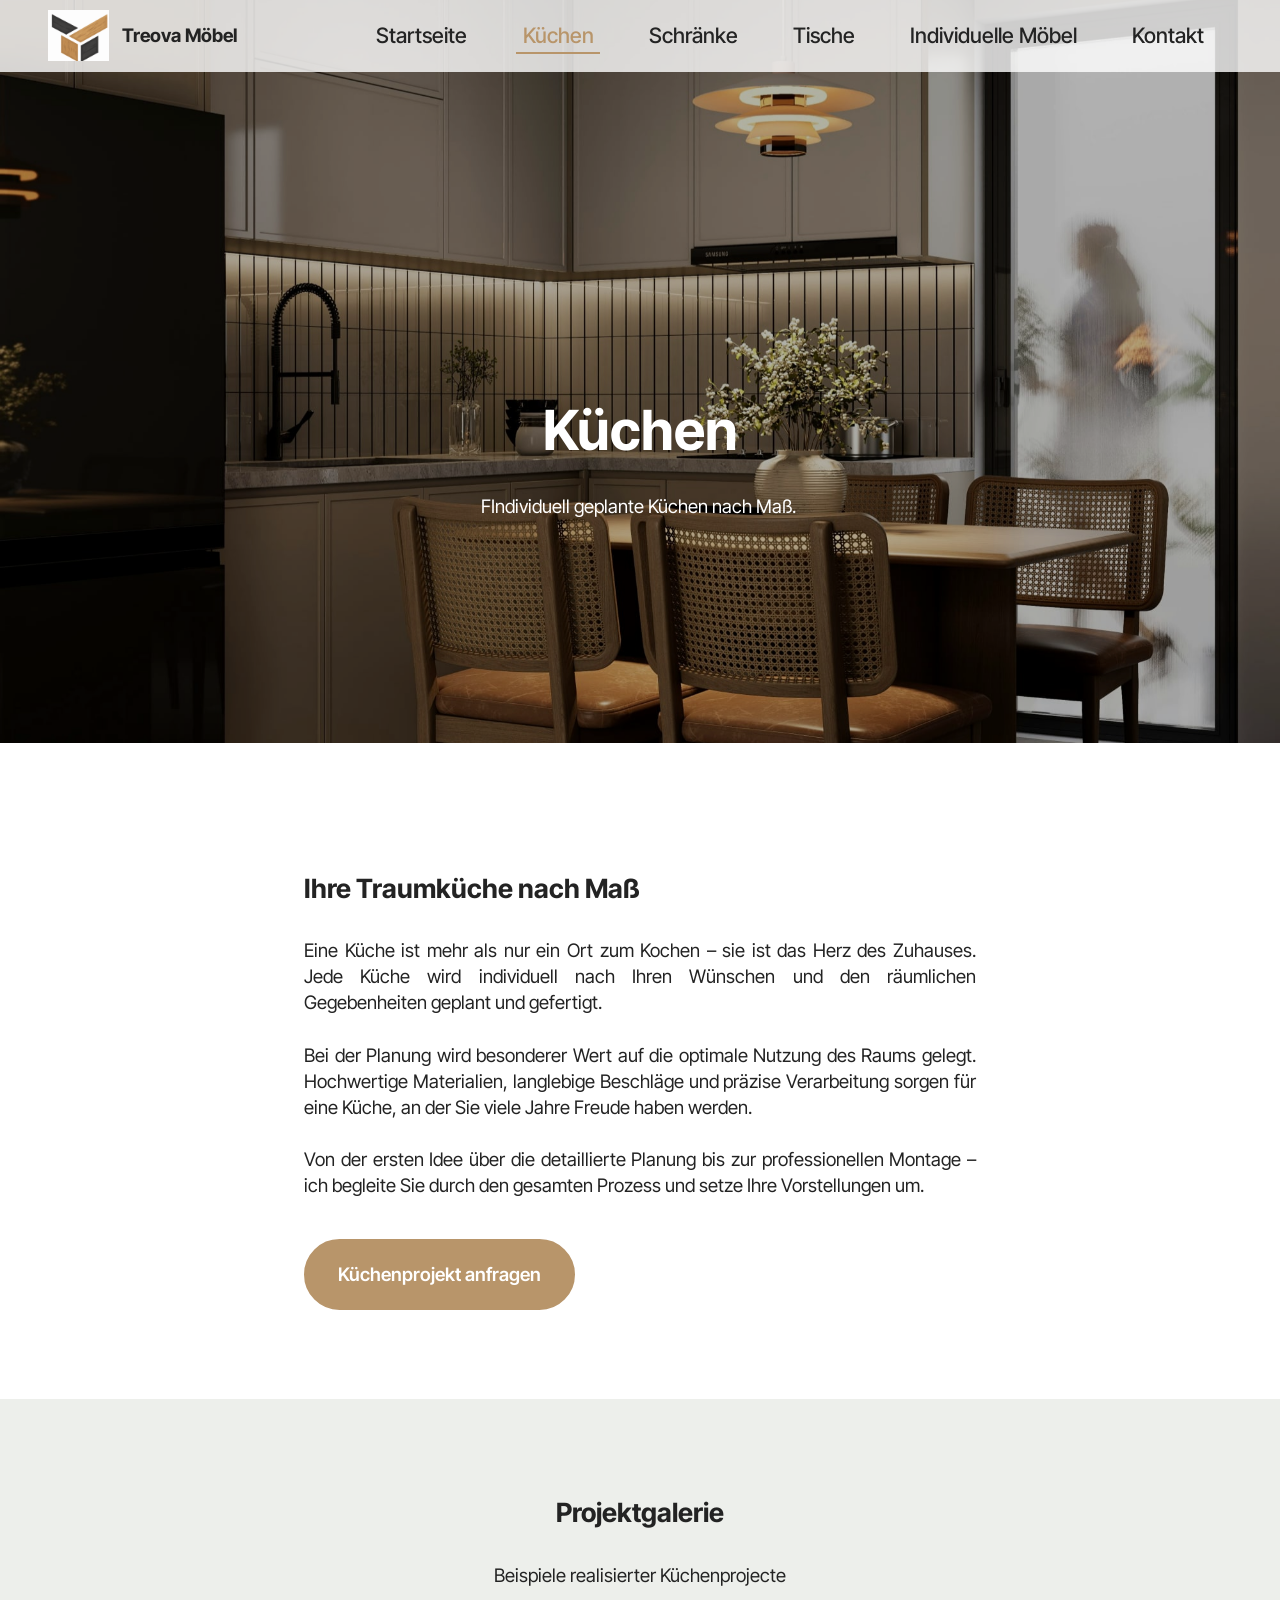
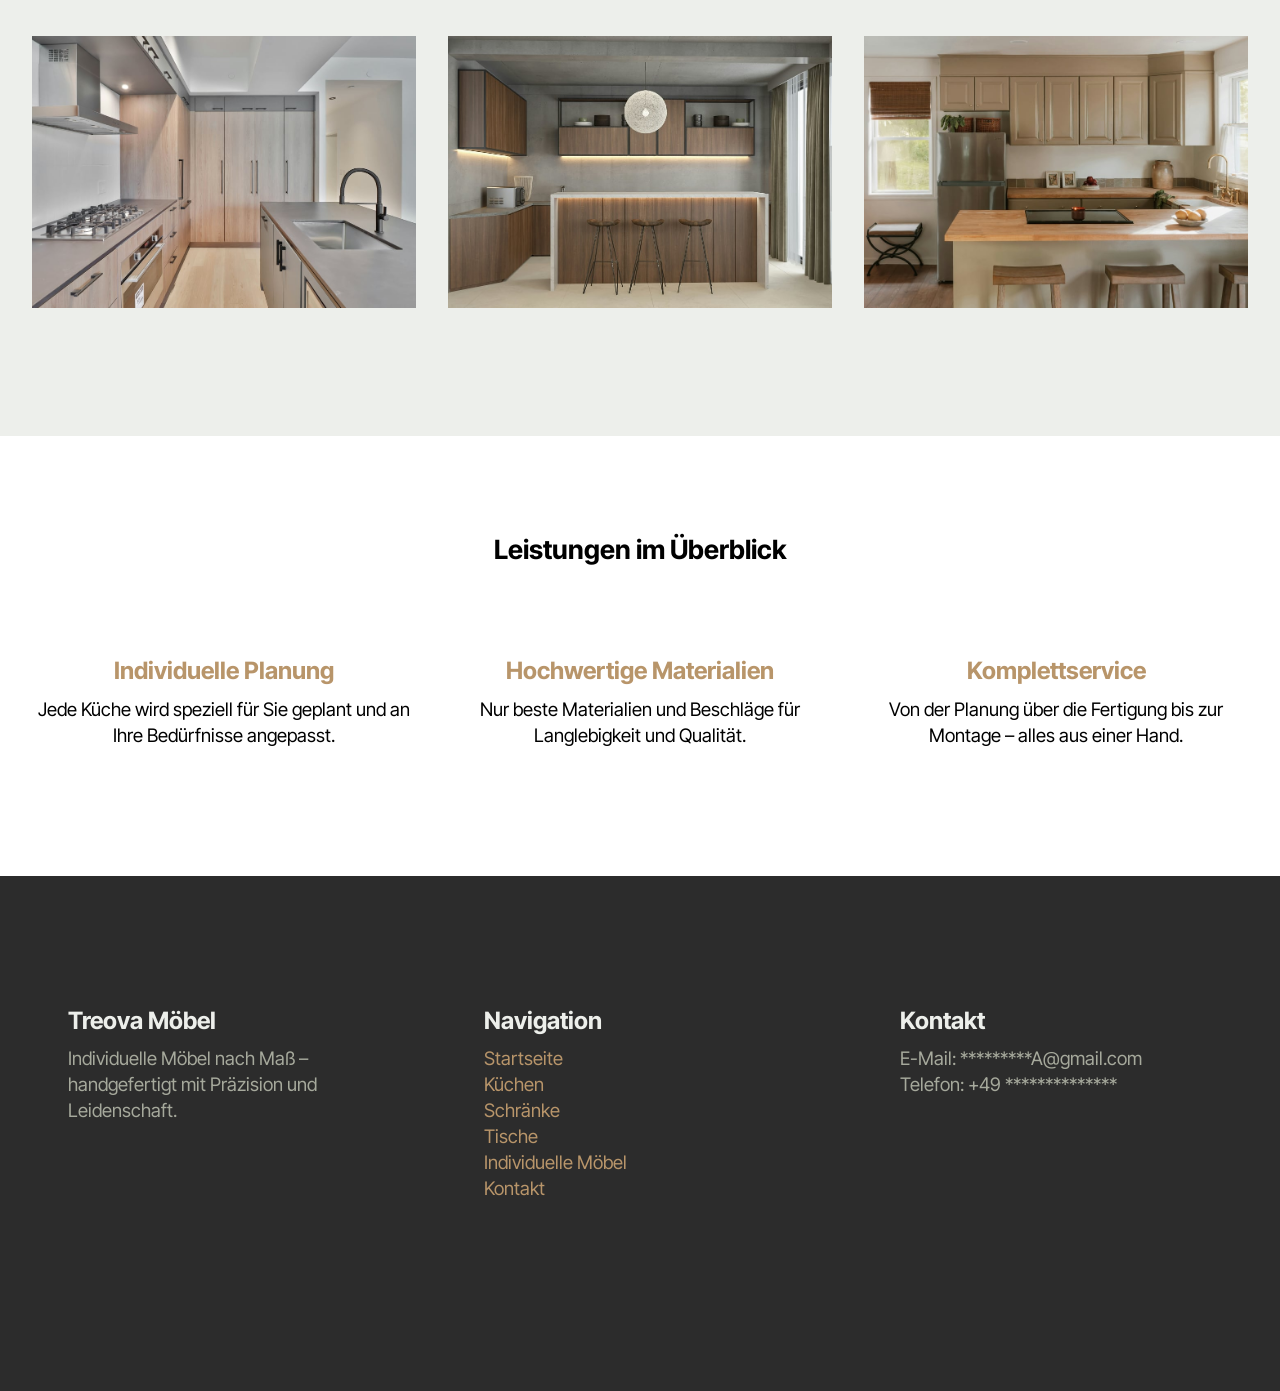
==== page1.html @ fdf32ff4 "3 коммит сдобавил все страницы" ====
<!DOCTYPE html>
<html  lang="de">
<head>
  <!-- Site made with Mobirise Website Builder v6.1.9, https://mobirise.com -->
  <meta charset="UTF-8">
  <meta http-equiv="X-UA-Compatible" content="IE=edge">
  <meta name="generator" content="Mobirise v6.1.9, mobirise.com">
  <meta name="viewport" content="width=device-width, initial-scale=1, minimum-scale=1">
  <link rel="shortcut icon" href="assets/images/logo-t20e2809420d0bad0bed0bfd0b8d18f-128x108.png" type="image/x-icon">
  <meta name="description" content="">
  
  
  <title>Küchen</title>
  <link rel="stylesheet" href="assets/web/assets/mobirise-icons2/mobirise2.css">
  <link rel="stylesheet" href="assets/bootstrap/css/bootstrap.min.css">
  <link rel="stylesheet" href="assets/parallax/jarallax.css">
  <link rel="stylesheet" href="assets/dropdown/css/style.css">
  <link rel="stylesheet" href="assets/socicon/css/styles.css">
  <link rel="stylesheet" href="assets/theme/css/style.css">
  <link rel="preload" href="https://fonts.googleapis.com/css?family=Inter+Tight:100,200,300,400,500,600,700,800,900,100i,200i,300i,400i,500i,600i,700i,800i,900i&display=swap" as="style" onload="this.onload=null;this.rel='stylesheet'">
  <noscript><link rel="stylesheet" href="https://fonts.googleapis.com/css?family=Inter+Tight:100,200,300,400,500,600,700,800,900,100i,200i,300i,400i,500i,600i,700i,800i,900i&display=swap"></noscript>
  <link rel="preload" as="style" href="assets/mobirise/css/mbr-additional.css?v=OpJB13"><link rel="stylesheet" href="assets/mobirise/css/mbr-additional.css?v=OpJB13" type="text/css">

  
  
  
</head>
<body>
  
  <section data-bs-version="5.1" class="menu menu1 cid-v5mU62yUip" once="menu" id="menu1-1c">
    

    <nav class="navbar navbar-dropdown navbar-fixed-top navbar-expand-lg">
        <div class="container-fluid">
            <div class="navbar-brand">
                <span class="navbar-logo">
                    <a href="index.html#header18-1">
                        <img src="assets/images/logo-t20e2809420d0bad0bed0bfd0b8d18f-102x86.webp" alt="" style="height: 3.2rem;">
                    </a>
                </span>
                <span class="navbar-caption-wrap"><a class="navbar-caption text-black display-7" href="index.html">Treova Möbel</a></span>
            </div>
            <button class="navbar-toggler" type="button" data-toggle="collapse" data-bs-toggle="collapse" data-target="#navbarSupportedContent" data-bs-target="#navbarSupportedContent" aria-controls="navbarNavAltMarkup" aria-expanded="false" aria-label="Toggle navigation">
                <div class="hamburger">
                    <span></span>
                    <span></span>
                    <span></span>
                    <span></span>
                </div>
            </button>
            <div class="collapse navbar-collapse" id="navbarSupportedContent">
                <ul class="navbar-nav nav-dropdown nav-right" data-app-modern-menu="true"><li class="nav-item"><a class="nav-link link text-black text-primary display-4" href="index.html#header18-1">Startseite</a></li>
                    <li class="nav-item"><a class="nav-link link text-black text-primary display-4" href="page1.html#header17-1d">
                            Küchen</a></li>
                    <li class="nav-item"><a class="nav-link link text-black text-primary display-4" href="page6.html#header17-1s">Schränke</a>
                    </li><li class="nav-item"><a class="nav-link link text-black text-primary display-4" href="page7.html#header17-1y">Tische</a></li><li class="nav-item"><a class="nav-link link text-black text-primary display-4" href="page8.html#header17-24">Individuelle Möbel</a></li><li class="nav-item"><a class="nav-link link text-black text-primary display-4" href="page5.html#header09-2h">Kontakt</a></li></ul>
                
                
            </div>
        </div>
    </nav>
</section>

<section data-bs-version="5.1" class="header16 cid-vdWvMymVgK mbr-parallax-background" id="header17-1d">
  
  <div class="mbr-overlay" style="opacity: 0.3; background-color: rgb(0, 0, 0);"></div>
  <div class="container-fluid">
    <div class="row">
      <div class="content-wrap col-12 col-md-4">
        <h1 class="mbr-section-title mbr-fonts-style mbr-white mb-4 display-1"><strong>Küchen</strong>
        </h1>
        
        <p class="mbr-fonts-style mbr-text mbr-white mb-4 display-7">FIndividuell geplante Küchen nach Maß.&nbsp;</p>
        
      </div>
    </div>
  </div>
</section>

<section data-bs-version="5.1" class="header14 cid-vdWwwZgrdV" id="header14-1e">
	

	
	
	<div class="container">
		<div class="row justify-content-center">
			<div class="card col-12 col-md-12 col-lg-8">
				<div class="card-wrapper">
					<div class="card-box align-center">
						<h1 class="card-title mbr-fonts-style mb-4 display-2"><strong>Ihre Traumküche nach Maß</strong></h1>
						<p class="mbr-text mbr-fonts-style mb-4 display-7">Eine Küche ist mehr als nur ein Ort zum Kochen – sie ist das Herz des Zuhauses. Jede Küche wird individuell nach Ihren Wünschen und den räumlichen Gegebenheiten geplant und gefertigt.
<br>
<br>Bei der Planung wird besonderer Wert auf die optimale Nutzung des Raums gelegt. Hochwertige Materialien, langlebige Beschläge und präzise Verarbeitung sorgen für eine Küche, an der Sie viele Jahre Freude haben werden.
<br>
<br>Von der ersten Idee über die detaillierte Planung bis zur professionellen Montage – ich begleite Sie durch den gesamten Prozess und setze Ihre Vorstellungen um.</p>
						<div class="mbr-section-btn mt-4"><a class="btn btn-primary display-7" href="page5.html">Küchenprojekt anfragen</a></div>
					</div>
				</div>
			</div>
		</div>
	</div>
</section>

<section data-bs-version="5.1" class="gallery1 mbr-gallery cid-vdWyjhDkTN" id="gallery01-1h">
    
    

    <div class="container-fluid">
        <div class="row justify-content-center">
            <div class="col-12 content-head">
                <div class="mb-5">
                    <h3 class="mbr-section-title mbr-fonts-style align-center m-0 display-2"><strong>Projektgalerie</strong></h3>
                    <h4 class="mbr-section-subtitle mbr-fonts-style align-center mb-0 mt-4 display-7">Beispiele realisierter Küchenprojecte</h4>
                </div>
            </div>
        </div>
        
        <div class="row mbr-gallery">
            <div class="col-12 col-md-6 col-lg-4 item gallery-image">
                <div class="item-wrapper mb-3" data-toggle="modal" data-bs-toggle="modal" data-target="#vdXbenD6Dq-modal" data-bs-target="#vdXbenD6Dq-modal">
                    <img class="w-100" src="assets/images/lotus-design-n-print-9b7wgjqascw-unsplash-997x665.webp" alt="Mobirise Website Builder" data-slide-to="0" data-bs-slide-to="0" data-target="#lb-vdXbenD6Dq" data-bs-target="#lb-vdXbenD6Dq">
                    <div class="icon-wrapper">
                        <span class="mobi-mbri mobi-mbri-search mbr-iconfont mbr-iconfont-btn"></span>
                    </div>
                </div>
                
            </div>
            <div class="col-12 col-md-6 col-lg-4 item gallery-image">
                <div class="item-wrapper mb-3" data-toggle="modal" data-bs-toggle="modal" data-target="#vdXbenD6Dq-modal" data-bs-target="#vdXbenD6Dq-modal">
                    <img class="w-100" src="assets/images/saiful-islam-80dabtnfh4k-unsplash-997x665.webp" alt="Mobirise Website Builder" data-slide-to="1" data-bs-slide-to="1" data-target="#lb-vdXbenD6Dq" data-bs-target="#lb-vdXbenD6Dq">
                    <div class="icon-wrapper">
                        <span class="mobi-mbri mobi-mbri-search mbr-iconfont mbr-iconfont-btn"></span>
                    </div>
                </div>
                
            </div>
            
            
            
            
            
            <div class="col-12 col-md-6 col-lg-4 item gallery-image">
                <div class="item-wrapper mb-3" data-toggle="modal" data-bs-toggle="modal" data-target="#vdXbenD6Dq-modal" data-bs-target="#vdXbenD6Dq-modal">
                    <img class="w-100" src="assets/images/clay-banks-mhdeeovbs9o-unsplash-997x665.webp" alt="Mobirise Website Builder" data-slide-to="2" data-bs-slide-to="2" data-target="#lb-vdXbenD6Dq" data-bs-target="#lb-vdXbenD6Dq">
                    <div class="icon-wrapper">
                        <span class="mobi-mbri mobi-mbri-search mbr-iconfont mbr-iconfont-btn"></span>
                    </div>
                </div>
                
            </div>
        </div>

        <div class="modal mbr-slider" tabindex="-1" role="dialog" aria-hidden="true" id="vdXbenD6Dq-modal">
            <div class="modal-dialog" role="document">
                <div class="modal-content">
                    <div class="modal-body">
                        <div class="carousel slide" data-pause="false" data-bs-pause="false" id="lb-vdXbenD6Dq" data-interval="5000" data-bs-interval="5000">
                            <div class="carousel-inner">
                                <div class="carousel-item active">
                                    <img class="d-block w-100" src="assets/images/lotus-design-n-print-9b7wgjqascw-unsplash-997x665.webp" alt="Mobirise Website Builder">
                                </div>
                                <div class="carousel-item">
                                    <img class="d-block w-100" src="assets/images/saiful-islam-80dabtnfh4k-unsplash-997x665.webp" alt="Mobirise Website Builder">
                                </div>
                                
                                
                                
                                
                                
                                <div class="carousel-item">
                                    <img class="d-block w-100" src="assets/images/clay-banks-mhdeeovbs9o-unsplash-997x665.webp" alt="Mobirise Website Builder">
                                </div>
                            </div>
                            <ol class="carousel-indicators">
                                <li data-slide-to="0" data-bs-slide-to="0" class="active" data-target="#lb-vdXbenD6Dq" data-bs-target="#lb-vdXbenD6Dq"></li>
                                <li data-slide-to="1" data-bs-slide-to="1" data-target="#lb-vdXbenD6Dq" data-bs-target="#lb-vdXbenD6Dq"></li>
                                <li data-slide-to="2" data-bs-slide-to="2" data-target="#lb-vdXbenD6Dq" data-bs-target="#lb-vdXbenD6Dq"></li>
                                
                                
                                
                                
                                
                            </ol>
                            <a role="button" href="" class="close" data-dismiss="modal" data-bs-dismiss="modal" aria-label="Close">
                            </a>
                            <a class="carousel-control-prev carousel-control" role="button" data-slide="prev" data-bs-slide="prev" href="#lb-vdXbenD6Dq">
                                <span class="mobi-mbri mobi-mbri-arrow-prev" aria-hidden="true"></span>
                                <span class="sr-only visually-hidden">Previous</span>
                            </a>
                            <a class="carousel-control-next carousel-control" role="button" data-slide="next" data-bs-slide="next" href="#lb-vdXbenD6Dq">
                                <span class="mobi-mbri mobi-mbri-arrow-next" aria-hidden="true"></span>
                                <span class="sr-only visually-hidden">Next</span>
                            </a>
                        </div>
                    </div>
                </div>
            </div>
        </div>
    </div>
</section>

<section data-bs-version="5.1" class="features10 cid-vdWBom36sv" id="features010-1i">
  

  
  
  <div class="container">
    <div class="row justify-content-center mb-5">
      <div class="col-12 mb-0 content-head">
        <h3 class="mbr-section-title mbr-fonts-style align-center display-2"><strong>Leistungen im Überblick</strong></h3>
        
      </div>
    </div>
    <div class="row">
      <div class="item features-without-image col-12 col-md-6 col-lg-4">
        <div class="item-wrapper">
          <div class="card-box align-left">
            
            <h5 class="card-title mbr-fonts-style display-5"><strong>Individuelle Planung</strong></h5>
            <p class="card-text mbr-fonts-style mb-3 display-7">
              Jede Küche wird speziell für Sie geplant und an Ihre Bedürfnisse angepasst.
            </p>
            
          </div>
        </div>
      </div>
      <div class="item features-without-image col-12 col-md-6 col-lg-4">
        <div class="item-wrapper">
          <div class="card-box align-left">
            
            <h5 class="card-title mbr-fonts-style display-5"><strong>Hochwertige Materialien</strong></h5>
            <p class="card-text mbr-fonts-style mb-3 display-7">
              Nur beste Materialien und Beschläge für Langlebigkeit und Qualität.
            </p>
            
          </div>
        </div>
      </div>
      <div class="item features-without-image col-12 col-md-6 col-lg-4">
        <div class="item-wrapper">
          <div class="card-box align-left">
            
            <h5 class="card-title mbr-fonts-style display-5">
              <strong>Komplettservice</strong>
            </h5>
            <p class="card-text mbr-fonts-style mb-3 display-7">
              Von der Planung über die Fertigung bis zur Montage – alles aus einer Hand.
            </p>
            
          </div>
        </div>
      </div>
    </div>
  </div>
</section>

<section data-bs-version="5.1" class="numbers01 cid-vdWTNvtXqt" id="numbers01-2a">
	
	
	<div class="container">
		<div class="row justify-content-center">
			<div class="col-12 content-head">
				
			</div>
		</div>
		<div class="row">
			<div class="item features-without-image col-12 col-md-6 col-lg-4 active">
				<div class="item-wrapper">
					<div class="item-content">
						
						<h4 class="card-title mbr-fonts-style display-5"><strong>Treova Möbel</strong></h4>
						<p class="card-text mbr-fonts-style mt-0 mb-3 display-7">
							Individuelle Möbel nach Maß – handgefertigt mit Präzision und Leidenschaft.
						</p>
						
					</div>

				</div>
			</div>
			<div class="item features-without-image col-12 col-md-6 col-lg-4">
				<div class="item-wrapper">
					<div class="item-content">
						
						<h4 class="card-title mbr-fonts-style display-5">
							<strong>Navigation</strong>
						</h4>
						<p class="card-text mbr-fonts-style mt-0 mb-3 display-7">
							<a href="index.html" class="text-primary">Startseite</a><br><a href="page1.html#header17-1d" class="text-primary">Küchen</a><br><a href="page6.html#header17-1s" class="text-primary">Schränke</a><br><a href="page7.html#header17-1y" class="text-primary">Tische</a><br><a href="page8.html#header17-24" class="text-primary">Individuelle Möbel</a><br><a href="page5.html" class="text-primary">Kontakt</a><br><br>
						</p>
						
					</div>

				</div>
			</div>
			<div class="item features-without-image col-12 col-md-6 col-lg-4">
				<div class="item-wrapper">
					<div class="item-content">
						
						<h4 class="card-title mbr-fonts-style display-5">
							<strong>Kontakt</strong>
						</h4>
						<p class="card-text mbr-fonts-style mt-0 mb-3 display-7">E-Mail: *********A@gmail.com
<br>Telefon: +49 **************</p>
						
					</div>
				</div>
			</div>
		</div>
	</div>
</section><section class="display-7" style="padding: 0;align-items: center;justify-content: center;flex-wrap: wrap;    align-content: center;display: flex;position: relative;height: 4rem;"><a href="https://mobiri.se/4233459" style="flex: 1 1;height: 4rem;position: absolute;width: 100%;z-index: 1;"><img alt="Mobirise" style="height: 4rem;" src="[data-uri]"></a><p style="margin: 0;text-align: center;" class="display-7">Made with &#8204;</p><a style="z-index:1" href="https://mobirise.com">Mobirise </a></section><script src="assets/bootstrap/js/bootstrap.bundle.min.js"></script>  <script src="assets/parallax/jarallax.js"></script>  <script src="assets/smoothscroll/smooth-scroll.js"></script>  <script src="assets/ytplayer/index.js"></script>  <script src="assets/dropdown/js/navbar-dropdown.js"></script>  <script src="assets/theme/js/script.js"></script>  
  
  
</body>
</html>
---- assets/web/assets/mobirise-icons2/mobirise2.css ----
@font-face {
  font-family: 'Moririse2';
  font-display: swap;
  src:  url('mobirise2.eot?f2bix4');
  src:  url('mobirise2.eot?f2bix4#iefix') format('embedded-opentype'),
    url('mobirise2.woff2?f2bix4') format('woff2'),
    url('mobirise2.woff?f2bix4') format('woff'),
    url('mobirise2.ttf?f2bix4') format('truetype'),
    url('mobirise2.svg?f2bix4#mobirise2') format('svg');
  font-weight: normal;
  font-style: normal;
}

[class^="mobi-"], [class*=" mobi-"] {
  /* use !important to prevent issues with browser extensions that change fonts */
  font-family: 'Moririse2' !important;
  speak: none;
  font-style: normal;
  font-weight: normal;
  font-variant: normal;
  text-transform: none;
  line-height: 1;

  /* Better Font Rendering =========== */
  -webkit-font-smoothing: antialiased;
  -moz-osx-font-smoothing: grayscale;
}

.mobi-mbri-add-submenu:before {
  content: "\e900";
}
.mobi-mbri-alert:before {
  content: "\e901";
}
.mobi-mbri-align-center:before {
  content: "\e902";
}
.mobi-mbri-align-justify:before {
  content: "\e903";
}
.mobi-mbri-align-left:before {
  content: "\e904";
}
.mobi-mbri-align-right:before {
  content: "\e905";
}
.mobi-mbri-android:before {
  content: "\e906";
}
.mobi-mbri-apple:before {
  content: "\e907";
}
.mobi-mbri-arrow-down:before {
  content: "\e908";
}
.mobi-mbri-arrow-next:before {
  content: "\e909";
}
.mobi-mbri-arrow-prev:before {
  content: "\e90a";
}
.mobi-mbri-arrow-up:before {
  content: "\e90b";
}
.mobi-mbri-bold:before {
  content: "\e90c";
}
.mobi-mbri-bookmark:before {
  content: "\e90d";
}
.mobi-mbri-bootstrap:before {
  content: "\e90e";
}
.mobi-mbri-briefcase:before {
  content: "\e90f";
}
.mobi-mbri-browse:before {
  content: "\e910";
}
.mobi-mbri-bulleted-list:before {
  content: "\e911";
}
.mobi-mbri-calendar:before {
  content: "\e912";
}
.mobi-mbri-camera:before {
  content: "\e913";
}
.mobi-mbri-cart-add:before {
  content: "\e914";
}
.mobi-mbri-cart-full:before {
  content: "\e915";
}
.mobi-mbri-cash:before {
  content: "\e916";
}
.mobi-mbri-change-style:before {
  content: "\e917";
}
.mobi-mbri-chat:before {
  content: "\e918";
}
.mobi-mbri-clock:before {
  content: "\e919";
}
.mobi-mbri-close:before {
  content: "\e91a";
}
.mobi-mbri-cloud:before {
  content: "\e91b";
}
.mobi-mbri-code:before {
  content: "\e91c";
}
.mobi-mbri-contact-form:before {
  content: "\e91d";
}
.mobi-mbri-credit-card:before {
  content: "\e91e";
}
.mobi-mbri-cursor-click:before {
  content: "\e91f";
}
.mobi-mbri-cust-feedback:before {
  content: "\e920";
}
.mobi-mbri-database:before {
  content: "\e921";
}
.mobi-mbri-delivery:before {
  content: "\e922";
}
.mobi-mbri-desktop:before {
  content: "\e923";
}
.mobi-mbri-devices:before {
  content: "\e924";
}
.mobi-mbri-down:before {
  content: "\e925";
}
.mobi-mbri-download-2:before {
  content: "\e926";
}
.mobi-mbri-download:before {
  content: "\e927";
}
.mobi-mbri-drag-n-drop-2:before {
  content: "\e928";
}
.mobi-mbri-drag-n-drop:before {
  content: "\e929";
}
.mobi-mbri-edit-2:before {
  content: "\e92a";
}
.mobi-mbri-edit:before {
  content: "\e92b";
}
.mobi-mbri-error:before {
  content: "\e92c";
}
.mobi-mbri-extension:before {
  content: "\e92d";
}
.mobi-mbri-features:before {
  content: "\e92e";
}
.mobi-mbri-file:before {
  content: "\e92f";
}
.mobi-mbri-flag:before {
  content: "\e930";
}
.mobi-mbri-folder:before {
  content: "\e931";
}
.mobi-mbri-gift:before {
  content: "\e932";
}
.mobi-mbri-github:before {
  content: "\e933";
}
.mobi-mbri-globe-2:before {
  content: "\e934";
}
.mobi-mbri-globe:before {
  content: "\e935";
}
.mobi-mbri-growing-chart:before {
  content: "\e936";
}
.mobi-mbri-hearth:before {
  content: "\e937";
}
.mobi-mbri-help:before {
  content: "\e938";
}
.mobi-mbri-home:before {
  content: "\e939";
}
.mobi-mbri-hot-cup:before {
  content: "\e93a";
}
.mobi-mbri-idea:before {
  content: "\e93b";
}
.mobi-mbri-image-gallery:before {
  content: "\e93c";
}
.mobi-mbri-image-slider:before {
  content: "\e93d";
}
.mobi-mbri-info:before {
  content: "\e93e";
}
.mobi-mbri-italic:before {
  content: "\e93f";
}
.mobi-mbri-key:before {
  content: "\e940";
}
.mobi-mbri-laptop:before {
  content: "\e941";
}
.mobi-mbri-layers:before {
  content: "\e942";
}
.mobi-mbri-left-right:before {
  content: "\e943";
}
.mobi-mbri-left:before {
  content: "\e944";
}
.mobi-mbri-letter:before {
  content: "\e945";
}
.mobi-mbri-like:before {
  content: "\e946";
}
.mobi-mbri-link:before {
  content: "\e947";
}
.mobi-mbri-lock:before {
  content: "\e948";
}
.mobi-mbri-login:before {
  content: "\e949";
}
.mobi-mbri-logout:before {
  content: "\e94a";
}
.mobi-mbri-magic-stick:before {
  content: "\e94b";
}
.mobi-mbri-map-pin:before {
  content: "\e94c";
}
.mobi-mbri-menu:before {
  content: "\e94d";
}
.mobi-mbri-mobile-2:before {
  content: "\e94e";
}
.mobi-mbri-mobile-horizontal:before {
  content: "\e94f";
}
.mobi-mbri-mobile:before {
  content: "\e950";
}
.mobi-mbri-mobirise:before {
  content: "\e951";
}
.mobi-mbri-more-horizontal:before {
  content: "\e952";
}
.mobi-mbri-more-vertical:before {
  content: "\e953";
}
.mobi-mbri-music:before {
  content: "\e954";
}
.mobi-mbri-new-file:before {
  content: "\e955";
}
.mobi-mbri-numbered-list:before {
  content: "\e956";
}
.mobi-mbri-opened-folder:before {
  content: "\e957";
}
.mobi-mbri-pages:before {
  content: "\e958";
}
.mobi-mbri-paper-plane:before {
  content: "\e959";
}
.mobi-mbri-paperclip:before {
  content: "\e95a";
}
.mobi-mbri-phone:before {
  content: "\e95b";
}
.mobi-mbri-photo:before {
  content: "\e95c";
}
.mobi-mbri-photos:before {
  content: "\e95d";
}
.mobi-mbri-pin:before {
  content: "\e95e";
}
.mobi-mbri-play:before {
  content: "\e95f";
}
.mobi-mbri-plus:before {
  content: "\e960";
}
.mobi-mbri-preview:before {
  content: "\e961";
}
.mobi-mbri-print:before {
  content: "\e962";
}
.mobi-mbri-protect:before {
  content: "\e963";
}
.mobi-mbri-question:before {
  content: "\e964";
}
.mobi-mbri-quote-left:before {
  content: "\e965";
}
.mobi-mbri-quote-right:before {
  content: "\e966";
}
.mobi-mbri-redo:before {
  content: "\e967";
}
.mobi-mbri-refresh:before {
  content: "\e968";
}
.mobi-mbri-responsive-2:before {
  content: "\e969";
}
.mobi-mbri-responsive:before {
  content: "\e96a";
}
.mobi-mbri-right:before {
  content: "\e96b";
}
.mobi-mbri-rocket:before {
  content: "\e96c";
}
.mobi-mbri-sad-face:before {
  content: "\e96d";
}
.mobi-mbri-sale:before {
  content: "\e96e";
}
.mobi-mbri-save:before {
  content: "\e96f";
}
.mobi-mbri-search:before {
  content: "\e970";
}
.mobi-mbri-setting-2:before {
  content: "\e971";
}
.mobi-mbri-setting-3:before {
  content: "\e972";
}
.mobi-mbri-setting:before {
  content: "\e973";
}
.mobi-mbri-share:before {
  content: "\e974";
}
.mobi-mbri-shopping-bag:before {
  content: "\e975";
}
.mobi-mbri-shopping-basket:before {
  content: "\e976";
}
.mobi-mbri-shopping-cart:before {
  content: "\e977";
}
.mobi-mbri-sites:before {
  content: "\e978";
}
.mobi-mbri-smile-face:before {
  content: "\e979";
}
.mobi-mbri-speed:before {
  content: "\e97a";
}
.mobi-mbri-star:before {
  content: "\e97b";
}
.mobi-mbri-success:before {
  content: "\e97c";
}
.mobi-mbri-sun:before {
  content: "\e97d";
}
.mobi-mbri-sun2:before {
  content: "\e97e";
}
.mobi-mbri-tablet-vertical:before {
  content: "\e97f";
}
.mobi-mbri-tablet:before {
  content: "\e980";
}
.mobi-mbri-target:before {
  content: "\e981";
}
.mobi-mbri-timer:before {
  content: "\e982";
}
.mobi-mbri-to-ftp:before {
  content: "\e983";
}
.mobi-mbri-to-local-drive:before {
  content: "\e984";
}
.mobi-mbri-touch-swipe:before {
  content: "\e985";
}
.mobi-mbri-touch:before {
  content: "\e986";
}
.mobi-mbri-trash:before {
  content: "\e987";
}
.mobi-mbri-underline:before {
  content: "\e988";
}
.mobi-mbri-undo:before {
  content: "\e989";
}
.mobi-mbri-unlink:before {
  content: "\e98a";
}
.mobi-mbri-unlock:before {
  content: "\e98b";
}
.mobi-mbri-up-down:before {
  content: "\e98c";
}
.mobi-mbri-up:before {
  content: "\e98d";
}
.mobi-mbri-update:before {
  content: "\e98e";
}
.mobi-mbri-upload-2:before {
  content: "\e98f";
}
.mobi-mbri-upload:before {
  content: "\e990";
}
.mobi-mbri-user-2:before {
  content: "\e991";
}
.mobi-mbri-user:before {
  content: "\e992";
}
.mobi-mbri-users:before {
  content: "\e993";
}
.mobi-mbri-video-play:before {
  content: "\e994";
}
.mobi-mbri-video:before {
  content: "\e995";
}
.mobi-mbri-watch:before {
  content: "\e996";
}
.mobi-mbri-website-theme-2:before {
  content: "\e997";
}
.mobi-mbri-website-theme:before {
  content: "\e998";
}
.mobi-mbri-wifi:before {
  content: "\e999";
}
.mobi-mbri-windows:before {
  content: "\e99a";
}
.mobi-mbri-zoom-in:before {
  content: "\e99b";
}
.mobi-mbri-zoom-out:before {
  content: "\e99c";
}
---- assets/parallax/jarallax.css ----
.jarallax {
    position: relative;
    z-index: 0;
}
.jarallax > .jarallax-img {
    position: absolute;
    object-fit: cover;
    /* support for plugin https://github.com/bfred-it/object-fit-images */
    font-family: 'object-fit: cover;';
    top: 0;
    left: 0;
    width: 100%;
    height: 100%;
    z-index: -1;
}
---- assets/dropdown/css/style.css ----
.navbar-dropdown {
  left: 0;
  padding: 0;
  position: absolute;
  right: 0;
  top: 0;
  transition: all 0.45s ease;
  z-index: 1030;
  background: #282828; }
  .navbar-dropdown .navbar-logo {
    margin-right: 0.8rem;
    transition: margin 0.3s ease-in-out;
    vertical-align: middle; }
    .navbar-dropdown .navbar-logo img {
      height: 3.125rem;
      transition: all 0.3s ease-in-out; }
    .navbar-dropdown .navbar-logo.mbr-iconfont {
      font-size: 3.125rem;
      line-height: 3.125rem; }
  .navbar-dropdown .navbar-caption {
    font-weight: 700;
    white-space: normal;
    vertical-align: -4px;
    line-height: 3.125rem !important; }
    .navbar-dropdown .navbar-caption, .navbar-dropdown .navbar-caption:hover {
      color: inherit;
      text-decoration: none; }
  .navbar-dropdown .mbr-iconfont + .navbar-caption {
    vertical-align: -1px; }
  .navbar-dropdown.navbar-fixed-top {
    position: fixed; }
  .navbar-dropdown .navbar-brand span {
    vertical-align: -4px; }
  .navbar-dropdown.bg-color.transparent {
    background: none; }
  .navbar-dropdown.navbar-short .navbar-brand {
    padding: 0.625rem 0; }
    .navbar-dropdown.navbar-short .navbar-brand span {
      vertical-align: -1px; }
  .navbar-dropdown.navbar-short .navbar-caption {
    line-height: 2.375rem !important;
    vertical-align: -2px; }
  .navbar-dropdown.navbar-short .navbar-logo {
    margin-right: 0.5rem; }
    .navbar-dropdown.navbar-short .navbar-logo img {
      height: 2.375rem; }
    .navbar-dropdown.navbar-short .navbar-logo.mbr-iconfont {
      font-size: 2.375rem;
      line-height: 2.375rem; }
  .navbar-dropdown.navbar-short .mbr-table-cell {
    height: 3.625rem; }
  .navbar-dropdown .navbar-close {
    left: 0.6875rem;
    position: fixed;
    top: 0.75rem;
    z-index: 1000; }
  .navbar-dropdown .hamburger-icon {
    content: "";
    display: inline-block;
    vertical-align: middle;
    width: 16px;
    -webkit-box-shadow: 0 -6px 0 1px #282828,0 0 0 1px #282828,0 6px 0 1px #282828;
    -moz-box-shadow: 0 -6px 0 1px #282828,0 0 0 1px #282828,0 6px 0 1px #282828;
    box-shadow: 0 -6px 0 1px #282828,0 0 0 1px #282828,0 6px 0 1px #282828; }

.dropdown-menu .dropdown-toggle[data-toggle="dropdown-submenu"]::after {
  border-bottom: 0.35em solid transparent;
  border-left: 0.35em solid;
  border-right: 0;
  border-top: 0.35em solid transparent;
  margin-left: 0.3rem; }

.dropdown-menu .dropdown-item:focus {
  outline: 0; }

.nav-dropdown {
  font-size: 0.75rem;
  font-weight: 500;
  height: auto !important; }
  .nav-dropdown .nav-btn {
    padding-left: 1rem; }
  .nav-dropdown .link {
    margin: .667em 1.667em;
    font-weight: 500;
    padding: 0;
    transition: color .2s ease-in-out; }
    .nav-dropdown .link.dropdown-toggle {
      margin-right: 2.583em; }
      .nav-dropdown .link.dropdown-toggle::after {
        margin-left: .25rem;
        border-top: 0.35em solid;
        border-right: 0.35em solid transparent;
        border-left: 0.35em solid transparent;
        border-bottom: 0; }
      .nav-dropdown .link.dropdown-toggle[aria-expanded="true"] {
        margin: 0;
        padding: 0.667em 3.263em  0.667em 1.667em; }
  .nav-dropdown .link::after,
  .nav-dropdown .dropdown-item::after {
    color: inherit; }
  .nav-dropdown .btn {
    font-size: 0.75rem;
    font-weight: 700;
    letter-spacing: 0;
    margin-bottom: 0;
    padding-left: 1.25rem;
    padding-right: 1.25rem; }
  .nav-dropdown .dropdown-menu {
    border-radius: 0;
    border: 0;
    left: 0;
    margin: 0;
    padding-bottom: 1.25rem;
    padding-top: 1.25rem;
    position: relative; }
  .nav-dropdown .dropdown-submenu {
    margin-left: 0.125rem;
    top: 0; }
  .nav-dropdown .dropdown-item {
    font-weight: 500;
    line-height: 2;
    padding: 0.3846em 4.615em 0.3846em 1.5385em;
    position: relative;
    transition: color .2s ease-in-out, background-color .2s ease-in-out; }
    .nav-dropdown .dropdown-item::after {
      margin-top: -0.3077em;
      position: absolute;
      right: 1.1538em;
      top: 50%; }
    .nav-dropdown .dropdown-item:focus, .nav-dropdown .dropdown-item:hover {
      background: none; }

@media (max-width: 767px) {
  .nav-dropdown.navbar-toggleable-sm {
    bottom: 0;
    display: none;
    left: 0;
    overflow-x: hidden;
    position: fixed;
    top: 0;
    transform: translateX(-100%);
    -ms-transform: translateX(-100%);
    -webkit-transform: translateX(-100%);
    width: 18.75rem;
    z-index: 999; } }
.nav-dropdown.navbar-toggleable-xl {
  bottom: 0;
  display: none;
  left: 0;
  overflow-x: hidden;
  position: fixed;
  top: 0;
  transform: translateX(-100%);
  -ms-transform: translateX(-100%);
  -webkit-transform: translateX(-100%);
  width: 18.75rem;
  z-index: 999; }

.nav-dropdown-sm {
  display: block !important;
  overflow-x: hidden;
  overflow: auto;
  padding-top: 3.875rem; }
  .nav-dropdown-sm::after {
    content: "";
    display: block;
    height: 3rem;
    width: 100%; }
  .nav-dropdown-sm.collapse.in ~ .navbar-close {
    display: block !important; }
  .nav-dropdown-sm.collapsing, .nav-dropdown-sm.collapse.in {
    transform: translateX(0);
    -ms-transform: translateX(0);
    -webkit-transform: translateX(0);
    transition: all 0.25s ease-out;
    -webkit-transition: all 0.25s ease-out;
    background: #282828; }
  .nav-dropdown-sm.collapsing[aria-expanded="false"] {
    transform: translateX(-100%);
    -ms-transform: translateX(-100%);
    -webkit-transform: translateX(-100%); }
  .nav-dropdown-sm .nav-item {
    display: block;
    margin-left: 0 !important;
    padding-left: 0; }
  .nav-dropdown-sm .link,
  .nav-dropdown-sm .dropdown-item {
    border-top: 1px dotted rgba(255, 255, 255, 0.1);
    font-size: 0.8125rem;
    line-height: 1.6;
    margin: 0 !important;
    padding: 0.875rem 2.4rem 0.875rem 1.5625rem !important;
    position: relative;
    white-space: normal; }
    .nav-dropdown-sm .link:focus, .nav-dropdown-sm .link:hover,
    .nav-dropdown-sm .dropdown-item:focus,
    .nav-dropdown-sm .dropdown-item:hover {
      background: rgba(0, 0, 0, 0.2) !important;
      color: #c0a375; }
  .nav-dropdown-sm .nav-btn {
    position: relative;
    padding: 1.5625rem 1.5625rem 0 1.5625rem; }
    .nav-dropdown-sm .nav-btn::before {
      border-top: 1px dotted rgba(255, 255, 255, 0.1);
      content: "";
      left: 0;
      position: absolute;
      top: 0;
      width: 100%; }
    .nav-dropdown-sm .nav-btn + .nav-btn {
      padding-top: 0.625rem; }
      .nav-dropdown-sm .nav-btn + .nav-btn::before {
        display: none; }
  .nav-dropdown-sm .btn {
    padding: 0.625rem 0; }
  .nav-dropdown-sm .dropdown-toggle[data-toggle="dropdown-submenu"]::after {
    margin-left: .25rem;
    border-top: 0.35em solid;
    border-right: 0.35em solid transparent;
    border-left: 0.35em solid transparent;
    border-bottom: 0; }
  .nav-dropdown-sm .dropdown-toggle[data-toggle="dropdown-submenu"][aria-expanded="true"]::after {
    border-top: 0;
    border-right: 0.35em solid transparent;
    border-left: 0.35em solid transparent;
    border-bottom: 0.35em solid; }
  .nav-dropdown-sm .dropdown-menu {
    margin: 0;
    padding: 0;
    position: relative;
    top: 0;
    left: 0;
    width: 100%;
    border: 0;
    float: none;
    border-radius: 0;
    background: none; }
  .nav-dropdown-sm .dropdown-submenu {
    left: 100%;
    margin-left: 0.125rem;
    margin-top: -1.25rem;
    top: 0; }

.navbar-toggleable-sm .nav-dropdown .dropdown-menu {
  position: absolute; }

.navbar-toggleable-sm .nav-dropdown .dropdown-submenu {
  left: 100%;
  margin-left: 0.125rem;
  margin-top: -1.25rem;
  top: 0; }

.navbar-toggleable-sm.opened .nav-dropdown .dropdown-menu {
  position: relative; }

.navbar-toggleable-sm.opened .nav-dropdown .dropdown-submenu {
  left: 0;
  margin-left: 00rem;
  margin-top: 0rem;
  top: 0; }

.is-builder .nav-dropdown.collapsing {
  transition: none !important; }
---- assets/socicon/css/styles.css ----
@charset "UTF-8";

@font-face {
  font-family: 'Socicon';
  src:  url('../fonts/socicon.eot');
  src:  url('../fonts/socicon.eot?#iefix') format('embedded-opentype'),
    url('../fonts/socicon.woff2') format('woff2'),
    url('../fonts/socicon.ttf') format('truetype'),
    url('../fonts/socicon.woff') format('woff'),
    url('../fonts/socicon.svg#socicon') format('svg');
  font-weight: normal;
  font-style: normal;
  font-display: swap;
}

[data-icon]:before {
  font-family: "socicon" !important;
  content: attr(data-icon);
  font-style: normal !important;
  font-weight: normal !important;
  font-variant: normal !important;
  text-transform: none !important;
  speak: none;
  line-height: 1;
  -webkit-font-smoothing: antialiased;
  -moz-osx-font-smoothing: grayscale;
}

[class^="socicon-"], [class*=" socicon-"] {
  /* use !important to prevent issues with browser extensions that change fonts */
  font-family: 'Socicon' !important;
  speak: none;
  font-style: normal;
  font-weight: normal;
  font-variant: normal;
  text-transform: none;
  line-height: 1;

  /* Better Font Rendering =========== */
  -webkit-font-smoothing: antialiased;
  -moz-osx-font-smoothing: grayscale;
}

.socicon-500px:before {
  content: "\e000";
}
.socicon-8tracks:before {
  content: "\e001";
}
.socicon-airbnb:before {
  content: "\e002";
}
.socicon-alliance:before {
  content: "\e003";
}
.socicon-amazon:before {
  content: "\e004";
}
.socicon-amplement:before {
  content: "\e005";
}
.socicon-android:before {
  content: "\e006";
}
.socicon-angellist:before {
  content: "\e007";
}
.socicon-apple:before {
  content: "\e008";
}
.socicon-appnet:before {
  content: "\e009";
}
.socicon-baidu:before {
  content: "\e00a";
}
.socicon-bandcamp:before {
  content: "\e00b";
}
.socicon-battlenet:before {
  content: "\e00c";
}
.socicon-mixer:before {
  content: "\e00d";
}
.socicon-bebee:before {
  content: "\e00e";
}
.socicon-bebo:before {
  content: "\e00f";
}
.socicon-behance:before {
  content: "\e010";
}
.socicon-blizzard:before {
  content: "\e011";
}
.socicon-blogger:before {
  content: "\e012";
}
.socicon-buffer:before {
  content: "\e013";
}
.socicon-chrome:before {
  content: "\e014";
}
.socicon-coderwall:before {
  content: "\e015";
}
.socicon-curse:before {
  content: "\e016";
}
.socicon-dailymotion:before {
  content: "\e017";
}
.socicon-deezer:before {
  content: "\e018";
}
.socicon-delicious:before {
  content: "\e019";
}
.socicon-deviantart:before {
  content: "\e01a";
}
.socicon-diablo:before {
  content: "\e01b";
}
.socicon-digg:before {
  content: "\e01c";
}
.socicon-discord:before {
  content: "\e01d";
}
.socicon-disqus:before {
  content: "\e01e";
}
.socicon-douban:before {
  content: "\e01f";
}
.socicon-draugiem:before {
  content: "\e020";
}
.socicon-dribbble:before {
  content: "\e021";
}
.socicon-drupal:before {
  content: "\e022";
}
.socicon-ebay:before {
  content: "\e023";
}
.socicon-ello:before {
  content: "\e024";
}
.socicon-endomodo:before {
  content: "\e025";
}
.socicon-envato:before {
  content: "\e026";
}
.socicon-etsy:before {
  content: "\e027";
}
.socicon-facebook:before {
  content: "\e028";
}
.socicon-feedburner:before {
  content: "\e029";
}
.socicon-filmweb:before {
  content: "\e02a";
}
.socicon-firefox:before {
  content: "\e02b";
}
.socicon-flattr:before {
  content: "\e02c";
}
.socicon-flickr:before {
  content: "\e02d";
}
.socicon-formulr:before {
  content: "\e02e";
}
.socicon-forrst:before {
  content: "\e02f";
}
.socicon-foursquare:before {
  content: "\e030";
}
.socicon-friendfeed:before {
  content: "\e031";
}
.socicon-github:before {
  content: "\e032";
}
.socicon-goodreads:before {
  content: "\e033";
}
.socicon-google:before {
  content: "\e034";
}
.socicon-googlescholar:before {
  content: "\e035";
}
.socicon-googlegroups:before {
  content: "\e036";
}
.socicon-googlephotos:before {
  content: "\e037";
}
.socicon-googleplus:before {
  content: "\e038";
}
.socicon-grooveshark:before {
  content: "\e039";
}
.socicon-hackerrank:before {
  content: "\e03a";
}
.socicon-hearthstone:before {
  content: "\e03b";
}
.socicon-hellocoton:before {
  content: "\e03c";
}
.socicon-heroes:before {
  content: "\e03d";
}
.socicon-smashcast:before {
  content: "\e03e";
}
.socicon-horde:before {
  content: "\e03f";
}
.socicon-houzz:before {
  content: "\e040";
}
.socicon-icq:before {
  content: "\e041";
}
.socicon-identica:before {
  content: "\e042";
}
.socicon-imdb:before {
  content: "\e043";
}
.socicon-instagram:before {
  content: "\e044";
}
.socicon-issuu:before {
  content: "\e045";
}
.socicon-istock:before {
  content: "\e046";
}
.socicon-itunes:before {
  content: "\e047";
}
.socicon-keybase:before {
  content: "\e048";
}
.socicon-lanyrd:before {
  content: "\e049";
}
.socicon-lastfm:before {
  content: "\e04a";
}
.socicon-line:before {
  content: "\e04b";
}
.socicon-linkedin:before {
  content: "\e04c";
}
.socicon-livejournal:before {
  content: "\e04d";
}
.socicon-lyft:before {
  content: "\e04e";
}
.socicon-macos:before {
  content: "\e04f";
}
.socicon-mail:before {
  content: "\e050";
}
.socicon-medium:before {
  content: "\e051";
}
.socicon-meetup:before {
  content: "\e052";
}
.socicon-mixcloud:before {
  content: "\e053";
}
.socicon-modelmayhem:before {
  content: "\e054";
}
.socicon-mumble:before {
  content: "\e055";
}
.socicon-myspace:before {
  content: "\e056";
}
.socicon-newsvine:before {
  content: "\e057";
}
.socicon-nintendo:before {
  content: "\e058";
}
.socicon-npm:before {
  content: "\e059";
}
.socicon-odnoklassniki:before {
  content: "\e05a";
}
.socicon-openid:before {
  content: "\e05b";
}
.socicon-opera:before {
  content: "\e05c";
}
.socicon-outlook:before {
  content: "\e05d";
}
.socicon-overwatch:before {
  content: "\e05e";
}
.socicon-patreon:before {
  content: "\e05f";
}
.socicon-paypal:before {
  content: "\e060";
}
.socicon-periscope:before {
  content: "\e061";
}
.socicon-persona:before {
  content: "\e062";
}
.socicon-pinterest:before {
  content: "\e063";
}
.socicon-play:before {
  content: "\e064";
}
.socicon-player:before {
  content: "\e065";
}
.socicon-playstation:before {
  content: "\e066";
}
.socicon-pocket:before {
  content: "\e067";
}
.socicon-qq:before {
  content: "\e068";
}
.socicon-quora:before {
  content: "\e069";
}
.socicon-raidcall:before {
  content: "\e06a";
}
.socicon-ravelry:before {
  content: "\e06b";
}
.socicon-reddit:before {
  content: "\e06c";
}
.socicon-renren:before {
  content: "\e06d";
}
.socicon-researchgate:before {
  content: "\e06e";
}
.socicon-residentadvisor:before {
  content: "\e06f";
}
.socicon-reverbnation:before {
  content: "\e070";
}
.socicon-rss:before {
  content: "\e071";
}
.socicon-sharethis:before {
  content: "\e072";
}
.socicon-skype:before {
  content: "\e073";
}
.socicon-slideshare:before {
  content: "\e074";
}
.socicon-smugmug:before {
  content: "\e075";
}
.socicon-snapchat:before {
  content: "\e076";
}
.socicon-songkick:before {
  content: "\e077";
}
.socicon-soundcloud:before {
  content: "\e078";
}
.socicon-spotify:before {
  content: "\e079";
}
.socicon-stackexchange:before {
  content: "\e07a";
}
.socicon-stackoverflow:before {
  content: "\e07b";
}
.socicon-starcraft:before {
  content: "\e07c";
}
.socicon-stayfriends:before {
  content: "\e07d";
}
.socicon-steam:before {
  content: "\e07e";
}
.socicon-storehouse:before {
  content: "\e07f";
}
.socicon-strava:before {
  content: "\e080";
}
.socicon-streamjar:before {
  content: "\e081";
}
.socicon-stumbleupon:before {
  content: "\e082";
}
.socicon-swarm:before {
  content: "\e083";
}
.socicon-teamspeak:before {
  content: "\e084";
}
.socicon-teamviewer:before {
  content: "\e085";
}
.socicon-technorati:before {
  content: "\e086";
}
.socicon-telegram:before {
  content: "\e087";
}
.socicon-tripadvisor:before {
  content: "\e088";
}
.socicon-tripit:before {
  content: "\e089";
}
.socicon-triplej:before {
  content: "\e08a";
}
.socicon-tumblr:before {
  content: "\e08b";
}
.socicon-twitch:before {
  content: "\e08c";
}
.socicon-twitter:before {
  content: "\e08d";
}
.socicon-uber:before {
  content: "\e08e";
}
.socicon-ventrilo:before {
  content: "\e08f";
}
.socicon-viadeo:before {
  content: "\e090";
}
.socicon-viber:before {
  content: "\e091";
}
.socicon-viewbug:before {
  content: "\e092";
}
.socicon-vimeo:before {
  content: "\e093";
}
.socicon-vine:before {
  content: "\e094";
}
.socicon-vkontakte:before {
  content: "\e095";
}
.socicon-warcraft:before {
  content: "\e096";
}
.socicon-wechat:before {
  content: "\e097";
}
.socicon-weibo:before {
  content: "\e098";
}
.socicon-whatsapp:before {
  content: "\e099";
}
.socicon-wikipedia:before {
  content: "\e09a";
}
.socicon-windows:before {
  content: "\e09b";
}
.socicon-wordpress:before {
  content: "\e09c";
}
.socicon-wykop:before {
  content: "\e09d";
}
.socicon-xbox:before {
  content: "\e09e";
}
.socicon-xing:before {
  content: "\e09f";
}
.socicon-yahoo:before {
  content: "\e0a0";
}
.socicon-yammer:before {
  content: "\e0a1";
}
.socicon-yandex:before {
  content: "\e0a2";
}
.socicon-yelp:before {
  content: "\e0a3";
}
.socicon-younow:before {
  content: "\e0a4";
}
.socicon-youtube:before {
  content: "\e0a5";
}
.socicon-zapier:before {
  content: "\e0a6";
}
.socicon-zerply:before {
  content: "\e0a7";
}
.socicon-zomato:before {
  content: "\e0a8";
}
.socicon-zynga:before {
  content: "\e0a9";
}
.socicon-bluesky:before {
  content: "\e0aa";
}
.socicon-threads:before {
  content: "\e0ab";
}
.socicon-spreadshirt:before {
  content: "\e901";
}
.socicon-gamejolt:before {
  content: "\e902";
}
.socicon-trello:before {
  content: "\e903";
}
.socicon-tunein:before {
  content: "\e904";
}
.socicon-bloglovin:before {
  content: "\e905";
}
.socicon-gamewisp:before {
  content: "\e906";
}
.socicon-messenger:before {
  content: "\e907";
}
.socicon-pandora:before {
  content: "\e908";
}
.socicon-augment:before {
  content: "\e909";
}
.socicon-bitbucket:before {
  content: "\e90a";
}
.socicon-fyuse:before {
  content: "\e90b";
}
.socicon-yt-gaming:before {
  content: "\e90c";
}
.socicon-sketchfab:before {
  content: "\e90d";
}
.socicon-mobcrush:before {
  content: "\e90e";
}
.socicon-microsoft:before {
  content: "\e90f";
}
.socicon-realtor:before {
  content: "\e910";
}
.socicon-tidal:before {
  content: "\e911";
}
.socicon-qobuz:before {
  content: "\e912";
}
.socicon-natgeo:before {
  content: "\e913";
}
.socicon-mastodon:before {
  content: "\e914";
}
.socicon-unsplash:before {
  content: "\e915";
}
.socicon-homeadvisor:before {
  content: "\e916";
}
.socicon-angieslist:before {
  content: "\e917";
}
.socicon-codepen:before {
  content: "\e918";
}
.socicon-slack:before {
  content: "\e919";
}
.socicon-openaigym:before {
  content: "\e91a";
}
.socicon-logmein:before {
  content: "\e91b";
}
.socicon-fiverr:before {
  content: "\e91c";
}
.socicon-gotomeeting:before {
  content: "\e91d";
}
.socicon-aliexpress:before {
  content: "\e91e";
}
.socicon-guru:before {
  content: "\e91f";
}
.socicon-appstore:before {
  content: "\e920";
}
.socicon-homes:before {
  content: "\e921";
}
.socicon-zoom:before {
  content: "\e922";
}
.socicon-alibaba:before {
  content: "\e923";
}
.socicon-craigslist:before {
  content: "\e924";
}
.socicon-wix:before {
  content: "\e925";
}
.socicon-redfin:before {
  content: "\e926";
}
.socicon-googlecalendar:before {
  content: "\e927";
}
.socicon-shopify:before {
  content: "\e928";
}
.socicon-freelancer:before {
  content: "\e929";
}
.socicon-seedrs:before {
  content: "\e92a";
}
.socicon-bing:before {
  content: "\e92b";
}
.socicon-doodle:before {
  content: "\e92c";
}
.socicon-bonanza:before {
  content: "\e92d";
}
.socicon-squarespace:before {
  content: "\e92e";
}
.socicon-toptal:before {
  content: "\e92f";
}
.socicon-gust:before {
  content: "\e930";
}
.socicon-ask:before {
  content: "\e931";
}
.socicon-trulia:before {
  content: "\e932";
}
.socicon-loomly:before {
  content: "\e933";
}
.socicon-ghost:before {
  content: "\e934";
}
.socicon-upwork:before {
  content: "\e935";
}
.socicon-fundable:before {
  content: "\e936";
}
.socicon-booking:before {
  content: "\e937";
}
.socicon-googlemaps:before {
  content: "\e938";
}
.socicon-zillow:before {
  content: "\e939";
}
.socicon-niconico:before {
  content: "\e93a";
}
.socicon-toneden:before {
  content: "\e93b";
}
.socicon-crunchbase:before {
  content: "\e93c";
}
.socicon-homefy:before {
  content: "\e93d";
}
.socicon-calendly:before {
  content: "\e93e";
}
.socicon-livemaster:before {
  content: "\e93f";
}
.socicon-udemy:before {
  content: "\e940";
}
.socicon-codered:before {
  content: "\e941";
}
.socicon-origin:before {
  content: "\e942";
}
.socicon-nextdoor:before {
  content: "\e943";
}
.socicon-portfolio:before {
  content: "\e944";
}
.socicon-instructables:before {
  content: "\e945";
}
.socicon-gitlab:before {
  content: "\e946";
}
.socicon-hackernews:before {
  content: "\e947";
}
.socicon-smashwords:before {
  content: "\e948";
}
.socicon-kobo:before {
  content: "\e949";
}
.socicon-bookbub:before {
  content: "\e94a";
}
.socicon-mailru:before {
  content: "\e94b";
}
.socicon-moddb:before {
  content: "\e94c";
}
.socicon-indiedb:before {
  content: "\e94d";
}
.socicon-traxsource:before {
  content: "\e94e";
}
.socicon-gamefor:before {
  content: "\e94f";
}
.socicon-pixiv:before {
  content: "\e950";
}
.socicon-myanimelist:before {
  content: "\e951";
}
.socicon-blackberry:before {
  content: "\e952";
}
.socicon-wickr:before {
  content: "\e953";
}
.socicon-spip:before {
  content: "\e954";
}
.socicon-napster:before {
  content: "\e955";
}
.socicon-beatport:before {
  content: "\e956";
}
.socicon-hackerone:before {
  content: "\e957";
}
.socicon-internet:before {
  content: "\e958";
}
.socicon-ubuntu:before {
  content: "\e959";
}
.socicon-artstation:before {
  content: "\e95a";
}
.socicon-invision:before {
  content: "\e95b";
}
.socicon-torial:before {
  content: "\e95c";
}
.socicon-collectorz:before {
  content: "\e95d";
}
.socicon-seenthis:before {
  content: "\e95e";
}
.socicon-googleplaymusic:before {
  content: "\e95f";
}
.socicon-debian:before {
  content: "\e960";
}
.socicon-filmfreeway:before {
  content: "\e961";
}
.socicon-gnome:before {
  content: "\e962";
}
.socicon-itchio:before {
  content: "\e963";
}
.socicon-jamendo:before {
  content: "\e964";
}
.socicon-mix:before {
  content: "\e965";
}
.socicon-sharepoint:before {
  content: "\e966";
}
.socicon-tinder:before {
  content: "\e967";
}
.socicon-windguru:before {
  content: "\e968";
}
.socicon-cdbaby:before {
  content: "\e969";
}
.socicon-elementaryos:before {
  content: "\e96a";
}
.socicon-stage32:before {
  content: "\e96b";
}
.socicon-tiktok:before {
  content: "\e96c";
}
.socicon-gitter:before {
  content: "\e96d";
}
.socicon-letterboxd:before {
  content: "\e96e";
}
.socicon-threema:before {
  content: "\e96f";
}
.socicon-splice:before {
  content: "\e970";
}
.socicon-metapop:before {
  content: "\e971";
}
.socicon-naver:before {
  content: "\e972";
}
.socicon-remote:before {
  content: "\e973";
}
.socicon-flipboard:before {
  content: "\e974";
}
.socicon-googlehangouts:before {
  content: "\e975";
}
.socicon-dlive:before {
  content: "\e976";
}
.socicon-vsco:before {
  content: "\e977";
}
.socicon-stitcher:before {
  content: "\e978";
}
.socicon-avvo:before {
  content: "\e979";
}
.socicon-redbubble:before {
  content: "\e97a";
}
.socicon-society6:before {
  content: "\e97b";
}
.socicon-zazzle:before {
  content: "\e97c";
}
.socicon-eitaa:before {
  content: "\e97d";
}
.socicon-soroush:before {
  content: "\e97e";
}
.socicon-bale:before {
  content: "\e97f";
}
---- assets/theme/css/style.css ----
@charset "UTF-8";
section {
  background-color: #ffffff;
}

body {
  font-style: normal;
  line-height: 1.5;
  font-weight: 400;
  color: #232323;
  position: relative;
}

button {
  background-color: transparent;
  border-color: transparent;
}

.embla__button,
.carousel-control {
  background-color: #edefea !important;
  opacity: 0.8 !important;
  color: #464845 !important;
  border-color: #edefea !important;
}

.carousel .close,
.modalWindow .close {
  background-color: #edefea !important;
  color: #464845 !important;
  border-color: #edefea !important;
  opacity: 0.8 !important;
}

.carousel .close:hover,
.modalWindow .close:hover {
  opacity: 1 !important;
}

.carousel-indicators li {
  background-color: #edefea !important;
  border: 2px solid #464845 !important;
}

.carousel-indicators li:hover,
.carousel-indicators li:active {
  opacity: 0.8 !important;
}

.embla__button:hover,
.carousel-control:hover {
  background-color: #edefea !important;
  opacity: 1 !important;
}

.modalWindow-video-container {
  height: 80%;
}

section,
.container,
.container-fluid {
  position: relative;
  word-wrap: break-word;
}

a.mbr-iconfont:hover {
  text-decoration: none;
}

.article .lead p,
.article .lead ul,
.article .lead ol,
.article .lead pre,
.article .lead blockquote {
  margin-bottom: 0;
}

a {
  font-style: normal;
  font-weight: 400;
  cursor: pointer;
}
a, a:hover {
  text-decoration: none;
}

.mbr-section-title {
  font-style: normal;
  line-height: 1.3;
}

.mbr-section-subtitle {
  line-height: 1.3;
}

.mbr-text {
  font-style: normal;
  line-height: 1.7;
}

h1,
h2,
h3,
h4,
h5,
h6,
.display-1,
.display-2,
.display-4,
.display-5,
.display-7,
span,
p,
a {
  line-height: 1;
  word-break: break-word;
  word-wrap: break-word;
  font-weight: 400;
}

b,
strong {
  font-weight: bold;
}

input:-webkit-autofill, input:-webkit-autofill:hover, input:-webkit-autofill:focus, input:-webkit-autofill:active {
  transition-delay: 9999s;
  -webkit-transition-property: background-color, color;
  transition-property: background-color, color;
}

textarea[type=hidden] {
  display: none;
}

section {
  background-position: 50% 50%;
  background-repeat: no-repeat;
  background-size: cover;
}
section .mbr-background-video,
section .mbr-background-video-preview {
  position: absolute;
  bottom: 0;
  left: 0;
  right: 0;
  top: 0;
}

.hidden {
  visibility: hidden;
}

.mbr-z-index20 {
  z-index: 20;
}

/*! Base colors */
.mbr-white {
  color: #ffffff;
}

.mbr-black {
  color: #111111;
}

.mbr-bg-white {
  background-color: #ffffff;
}

.mbr-bg-black {
  background-color: #000000;
}

/*! Text-aligns */
.align-left {
  text-align: left;
}

.align-center {
  text-align: center;
}

.align-right {
  text-align: right;
}

/*! Font-weight  */
.mbr-light {
  font-weight: 300;
}

.mbr-regular {
  font-weight: 400;
}

.mbr-semibold {
  font-weight: 500;
}

.mbr-bold {
  font-weight: 700;
}

/*! Media  */
.media-content {
  flex-basis: 100%;
}

.media-container-row {
  display: flex;
  flex-direction: row;
  flex-wrap: wrap;
  justify-content: center;
  align-content: center;
  align-items: start;
}
.media-container-row .media-size-item {
  width: 400px;
}

.media-container-column {
  display: flex;
  flex-direction: column;
  flex-wrap: wrap;
  justify-content: center;
  align-content: center;
  align-items: stretch;
}
.media-container-column > * {
  width: 100%;
}

@media (min-width: 992px) {
  .media-container-row {
    flex-wrap: nowrap;
  }
}
figure {
  margin-bottom: 0;
  overflow: hidden;
}

figure[mbr-media-size] {
  transition: width 0.1s;
}

img,
iframe {
  display: block;
  width: 100%;
}

.card {
  background-color: transparent;
  border: none;
}

.card-box {
  width: 100%;
}

.card-img {
  text-align: center;
  flex-shrink: 0;
  -webkit-flex-shrink: 0;
}

.media {
  max-width: 100%;
  margin: 0 auto;
}

.mbr-figure {
  align-self: center;
}

.media-container > div {
  max-width: 100%;
}

.mbr-figure img,
.card-img img {
  width: 100%;
}

@media (max-width: 991px) {
  .media-size-item {
    width: auto !important;
  }
  .media {
    width: auto;
  }
  .mbr-figure {
    width: 100% !important;
  }
}
/*! Buttons */
.mbr-section-btn {
  margin-left: -0.6rem;
  margin-right: -0.6rem;
  font-size: 0;
}

.btn {
  font-weight: 600;
  border-width: 1px;
  font-style: normal;
  margin: 0.6rem 0.6rem;
  white-space: normal;
  transition: all 0.2s ease-in-out;
  display: inline-flex;
  align-items: center;
  justify-content: center;
  word-break: break-word;
}

.btn-sm {
  font-weight: 600;
  letter-spacing: 0px;
  transition: all 0.3s ease-in-out;
}

.btn-md {
  font-weight: 600;
  letter-spacing: 0px;
  transition: all 0.3s ease-in-out;
}

.btn-lg {
  font-weight: 600;
  letter-spacing: 0px;
  transition: all 0.3s ease-in-out;
}

.btn-form {
  margin: 0;
}
.btn-form:hover {
  cursor: pointer;
}

nav .mbr-section-btn {
  margin-left: 0rem;
  margin-right: 0rem;
}

/*! Btn icon margin */
.btn .mbr-iconfont,
.btn.btn-sm .mbr-iconfont {
  order: 1;
  cursor: pointer;
  margin-left: 0.5rem;
  vertical-align: sub;
}

.btn.btn-md .mbr-iconfont,
.btn.btn-md .mbr-iconfont {
  margin-left: 0.8rem;
}

.mbr-regular {
  font-weight: 400;
}

.mbr-semibold {
  font-weight: 500;
}

.mbr-bold {
  font-weight: 700;
}

[type=submit] {
  -webkit-appearance: none;
}

/*! Full-screen */
.mbr-fullscreen .mbr-overlay {
  min-height: 100vh;
}

.mbr-fullscreen {
  display: flex;
  display: -moz-flex;
  display: -ms-flex;
  display: -o-flex;
  align-items: center;
  min-height: 100vh;
  padding-top: 3rem;
  padding-bottom: 3rem;
}

/*! Map */
.map {
  height: 25rem;
  position: relative;
}
.map iframe {
  width: 100%;
  height: 100%;
}

/*! Scroll to top arrow */
.mbr-arrow-up {
  bottom: 25px;
  right: 90px;
  position: fixed;
  text-align: right;
  z-index: 5000;
  color: #ffffff;
  font-size: 22px;
}

.mbr-arrow-up a {
  background: rgba(0, 0, 0, 0.2);
  border-radius: 50%;
  color: #fff;
  display: inline-block;
  height: 60px;
  width: 60px;
  border: 2px solid #fff;
  outline-style: none !important;
  position: relative;
  text-decoration: none;
  transition: all 0.3s ease-in-out;
  cursor: pointer;
  text-align: center;
}
.mbr-arrow-up a:hover {
  background-color: rgba(0, 0, 0, 0.4);
}
.mbr-arrow-up a i {
  line-height: 60px;
}

.mbr-arrow-up-icon {
  display: block;
  color: #fff;
}

.mbr-arrow-up-icon::before {
  content: "›";
  display: inline-block;
  font-family: serif;
  font-size: 22px;
  line-height: 1;
  font-style: normal;
  position: relative;
  top: 6px;
  left: -4px;
  transform: rotate(-90deg);
}

/*! Arrow Down */
.mbr-arrow {
  position: absolute;
  bottom: 45px;
  left: 50%;
  width: 60px;
  height: 60px;
  cursor: pointer;
  background-color: rgba(80, 80, 80, 0.5);
  border-radius: 50%;
  transform: translateX(-50%);
}
@media (max-width: 767px) {
  .mbr-arrow {
    display: none;
  }
}
.mbr-arrow > a {
  display: inline-block;
  text-decoration: none;
  outline-style: none;
  animation: arrowdown 1.7s ease-in-out infinite;
  color: #ffffff;
}
.mbr-arrow > a > i {
  position: absolute;
  top: -2px;
  left: 15px;
  font-size: 2rem;
}

#scrollToTop a i::before {
  content: "";
  position: absolute;
  display: block;
  border-bottom: 2.5px solid #fff;
  border-left: 2.5px solid #fff;
  width: 27.8%;
  height: 27.8%;
  left: 50%;
  top: 51%;
  transform: translateY(-30%) translateX(-50%) rotate(135deg);
}

@keyframes arrowdown {
  0% {
    transform: translateY(0px);
  }
  50% {
    transform: translateY(-5px);
  }
  100% {
    transform: translateY(0px);
  }
}
@media (max-width: 500px) {
  .mbr-arrow-up {
    left: 0;
    right: 0;
    text-align: center;
  }
}
/*Gradients animation*/
@keyframes gradient-animation {
  from {
    background-position: 0% 100%;
    animation-timing-function: ease-in-out;
  }
  to {
    background-position: 100% 0%;
    animation-timing-function: ease-in-out;
  }
}
.bg-gradient {
  background-size: 200% 200%;
  animation: gradient-animation 5s infinite alternate;
  -webkit-animation: gradient-animation 5s infinite alternate;
}

.menu .navbar-brand {
  display: -webkit-flex;
}
.menu .navbar-brand span {
  display: flex;
  display: -webkit-flex;
}
.menu .navbar-brand .navbar-caption-wrap {
  display: -webkit-flex;
}
.menu .navbar-brand .navbar-logo img {
  display: -webkit-flex;
  width: auto;
}
@media (min-width: 768px) and (max-width: 991px) {
  .menu .navbar-toggleable-sm .navbar-nav {
    display: -ms-flexbox;
  }
}
@media (max-width: 991px) {
  .menu .navbar-collapse {
    max-height: 93.5vh;
  }
  .menu .navbar-collapse.show {
    overflow: auto;
  }
}
@media (min-width: 992px) {
  .menu .navbar-nav.nav-dropdown {
    display: -webkit-flex;
  }
  .menu .navbar-toggleable-sm .navbar-collapse {
    display: -webkit-flex !important;
  }
  .menu .collapsed .navbar-collapse {
    max-height: 93.5vh;
  }
  .menu .collapsed .navbar-collapse.show {
    overflow: auto;
  }
}
@media (max-width: 767px) {
  .menu .navbar-collapse {
    max-height: 80vh;
  }
}

.nav-link .mbr-iconfont {
  margin-right: 0.5rem;
}

.navbar {
  display: -webkit-flex;
  -webkit-flex-wrap: wrap;
  -webkit-align-items: center;
  -webkit-justify-content: space-between;
}

.navbar-collapse {
  -webkit-flex-basis: 100%;
  -webkit-flex-grow: 1;
  -webkit-align-items: center;
}

.nav-dropdown .link {
  padding: 0.667em 1.667em !important;
  margin: 0 !important;
}

.nav {
  display: -webkit-flex;
  -webkit-flex-wrap: wrap;
}

.row {
  display: -webkit-flex;
  -webkit-flex-wrap: wrap;
}

.justify-content-center {
  -webkit-justify-content: center;
}

.form-inline {
  display: -webkit-flex;
}

.card-wrapper {
  -webkit-flex: 1;
}

.carousel-control {
  z-index: 10;
  display: -webkit-flex;
}

.carousel-controls {
  display: -webkit-flex;
}

.media {
  display: -webkit-flex;
}

.form-group:focus {
  outline: none;
}

.jq-selectbox__select {
  padding: 7px 0;
  position: relative;
}

.jq-selectbox__dropdown {
  overflow: hidden;
  border-radius: 10px;
  position: absolute;
  top: 100%;
  left: 0 !important;
  width: 100% !important;
}

.jq-selectbox__trigger-arrow {
  right: 0;
  transform: translateY(-50%);
}

.jq-selectbox li {
  padding: 1.07em 0.5em;
}

input[type=range] {
  padding-left: 0 !important;
  padding-right: 0 !important;
}

.modal-dialog,
.modal-content {
  height: 100%;
}

.modal-dialog .carousel-inner {
  height: calc(100vh - 1.75rem);
}
@media (max-width: 575px) {
  .modal-dialog .carousel-inner {
    height: calc(100vh - 1rem);
  }
}

.carousel-item {
  text-align: center;
}

.carousel-item img {
  margin: auto;
}

.navbar-toggler {
  align-self: flex-start;
  padding: 0.25rem 0.75rem;
  font-size: 1.25rem;
  line-height: 1;
  background: transparent;
  border: 1px solid transparent;
  border-radius: 0.25rem;
}

.navbar-toggler:focus,
.navbar-toggler:hover {
  text-decoration: none;
  box-shadow: none;
}

.navbar-toggler-icon {
  display: inline-block;
  width: 1.5em;
  height: 1.5em;
  vertical-align: middle;
  content: "";
  background: no-repeat center center;
  background-size: 100% 100%;
}

.navbar-toggler-left {
  position: absolute;
  left: 1rem;
}

.navbar-toggler-right {
  position: absolute;
  right: 1rem;
}

.card-img {
  width: auto;
}

.menu .navbar.collapsed:not(.beta-menu) {
  flex-direction: column;
}

.carousel-item.active,
.carousel-item-next,
.carousel-item-prev {
  display: flex;
}

.note-air-layout .dropup .dropdown-menu,
.note-air-layout .navbar-fixed-bottom .dropdown .dropdown-menu {
  bottom: initial !important;
}

html,
body {
  height: auto;
  min-height: 100vh;
}

.dropup .dropdown-toggle::after {
  display: none;
}

.form-asterisk {
  font-family: initial;
  position: absolute;
  top: -2px;
  font-weight: normal;
}

.form-control-label {
  position: relative;
  cursor: pointer;
  margin-bottom: 0.357em;
  padding: 0;
}

.alert {
  color: #ffffff;
  border-radius: 0;
  border: 0;
  font-size: 1.1rem;
  line-height: 1.5;
  margin-bottom: 1.875rem;
  padding: 1.25rem;
  position: relative;
  text-align: center;
}
.alert.alert-form::after {
  background-color: inherit;
  bottom: -7px;
  content: "";
  display: block;
  height: 14px;
  left: 50%;
  margin-left: -7px;
  position: absolute;
  transform: rotate(45deg);
  width: 14px;
}

.form-control {
  background-color: #ffffff;
  background-clip: border-box;
  color: #232323;
  line-height: 1rem !important;
  height: auto;
  padding: 1.2rem 2rem;
  transition: border-color 0.25s ease 0s;
  border: 1px solid transparent !important;
  border-radius: 4px;
  box-shadow: rgba(0, 0, 0, 0.07) 0px 1px 1px 0px, rgba(0, 0, 0, 0.07) 0px 1px 3px 0px, rgba(0, 0, 0, 0.03) 0px 0px 0px 1px;
}
.form-active .form-control:invalid {
  border-color: red;
}

.row > * {
  padding-right: 1rem;
  padding-left: 1rem;
}

form .row {
  margin-left: -0.6rem;
  margin-right: -0.6rem;
}
form .row [class*=col] {
  padding-left: 0.6rem;
  padding-right: 0.6rem;
}

form .mbr-section-btn {
  padding-left: 0.6rem;
  padding-right: 0.6rem;
}

form .form-check-input {
  margin-top: 0.5;
}

textarea.form-control {
  line-height: 1.5rem !important;
}

.form-group {
  margin-bottom: 1.2rem;
}

.form-control,
form .btn {
  min-height: 48px;
}

.gdpr-block label span.textGDPR input[name=gdpr] {
  top: 7px;
}

.form-control:focus {
  box-shadow: none;
}

:focus {
  outline: none;
}

.mbr-overlay {
  background-color: #000;
  bottom: 0;
  left: 0;
  opacity: 0.5;
  position: absolute;
  right: 0;
  top: 0;
  z-index: 0;
  pointer-events: none;
}

blockquote {
  font-style: italic;
  padding: 3rem;
  font-size: 1.09rem;
  position: relative;
  border-left: 3px solid;
}

ul,
ol,
pre,
blockquote {
  margin-bottom: 2.3125rem;
}

.mt-4 {
  margin-top: 2rem !important;
}

.mb-4 {
  margin-bottom: 2rem !important;
}

.container,
.container-fluid {
  padding-left: 16px;
  padding-right: 16px;
}

.row {
  margin-left: -16px;
  margin-right: -16px;
}
.row > [class*=col] {
  padding-left: 16px;
  padding-right: 16px;
}

@media (min-width: 992px) {
  .container-fluid {
    padding-left: 32px;
    padding-right: 32px;
  }
}
@media (max-width: 991px) {
  .mbr-container {
    padding-left: 16px;
    padding-right: 16px;
  }
}
.app-video-wrapper > img {
  opacity: 1;
}

.app-video-wrapper {
  background: transparent;
}

.item {
  position: relative;
}

.dropdown-menu .dropdown-menu {
  left: 100%;
}

.dropdown-item + .dropdown-menu {
  display: none;
}

.dropdown-item:hover + .dropdown-menu,
.dropdown-menu:hover {
  display: block;
}

@media (min-aspect-ratio: 16/9) {
  .mbr-video-foreground {
    height: 300% !important;
    top: -100% !important;
  }
}
@media (max-aspect-ratio: 16/9) {
  .mbr-video-foreground {
    width: 300% !important;
    left: -100% !important;
  }
}.engine {
	position: absolute;
	text-indent: -2400px;
	text-align: center;
	padding: 0;
	top: 0;
	left: -2400px;
}


section.display-7 {
  display: none !important;
}



/* Active menu item */
.navbar .nav-link.active {
  color: #b8956a !important;
  position: relative;
}

.navbar .nav-link.active::after {
  content: "";
  position: absolute;
  left: 0;
  bottom: -4px;
  width: 100%;
  height: 2px;
  background-color: #b8956a;
}
---- assets/mobirise/css/mbr-additional.css ----
.btn {
  border-width: 2px;
}
img,
.card-wrap,
.card-wrapper,
.video-wrapper,
.mbr-figure iframe,
.google-map iframe,
.slide-content,
.plan,
.card,
.item-wrapper,
.item-wrapper .mbr-overlay {
  border-radius: 0 !important;
}
.video-wrapper {
  overflow: hidden;
}
body {
  font-family: Inter Tight;
}
.display-1 {
  font-family: 'Inter Tight', sans-serif;
  font-size: 4rem;
  line-height: 1;
}
.display-1 > .mbr-iconfont {
  font-size: 5rem;
}
.display-2 {
  font-family: 'Inter Tight', sans-serif;
  font-size: 1.8rem;
  line-height: 1;
}
.display-2 > .mbr-iconfont {
  font-size: 2.25rem;
}
.display-4 {
  font-family: 'Inter Tight', sans-serif;
  font-size: 1.4rem;
  line-height: 1.5;
}
.display-4 > .mbr-iconfont {
  font-size: 1.75rem;
}
.display-5 {
  font-family: 'Inter Tight', sans-serif;
  font-size: 1.6rem;
  line-height: 1.5;
}
.display-5 > .mbr-iconfont {
  font-size: 2rem;
}
.display-7 {
  font-family: 'Inter Tight', sans-serif;
  font-size: 1.2rem;
  line-height: 1.3;
}
.display-7 > .mbr-iconfont {
  font-size: 1.5rem;
}
/* ---- Fluid typography for mobile devices ---- */
/* 1.4 - font scale ratio ( bootstrap == 1.42857 ) */
/* 100vw - current viewport width */
/* (48 - 20)  48 == 48rem == 768px, 20 == 20rem == 320px(minimal supported viewport) */
/* 0.65 - min scale variable, may vary */
@media (max-width: 992px) {
  .display-1 {
    font-size: 3.2rem;
  }
}
@media (max-width: 768px) {
  .display-1 {
    font-size: 2.8rem;
    font-size: calc( 2.05rem + (4 - 2.05) * ((100vw - 20rem) / (48 - 20)));
    line-height: calc( 1.1 * (2.05rem + (4 - 2.05) * ((100vw - 20rem) / (48 - 20))));
  }
  .display-2 {
    font-size: 1.44rem;
    font-size: calc( 1.28rem + (1.8 - 1.28) * ((100vw - 20rem) / (48 - 20)));
    line-height: calc( 1.3 * (1.28rem + (1.8 - 1.28) * ((100vw - 20rem) / (48 - 20))));
  }
  .display-4 {
    font-size: 1.12rem;
    font-size: calc( 1.14rem + (1.4 - 1.14) * ((100vw - 20rem) / (48 - 20)));
    line-height: calc( 1.4 * (1.14rem + (1.4 - 1.14) * ((100vw - 20rem) / (48 - 20))));
  }
  .display-5 {
    font-size: 1.28rem;
    font-size: calc( 1.21rem + (1.6 - 1.21) * ((100vw - 20rem) / (48 - 20)));
    line-height: calc( 1.4 * (1.21rem + (1.6 - 1.21) * ((100vw - 20rem) / (48 - 20))));
  }
  .display-7 {
    font-size: 0.96rem;
    font-size: calc( 1.07rem + (1.2 - 1.07) * ((100vw - 20rem) / (48 - 20)));
    line-height: calc( 1.4 * (1.07rem + (1.2 - 1.07) * ((100vw - 20rem) / (48 - 20))));
  }
}
@media (min-width: 992px) and (max-width: 1400px) {
  .display-1 {
    font-size: 2.8rem;
    font-size: calc( 2.05rem + (4 - 2.05) * ((100vw - 62rem) / (87 - 62)));
    line-height: calc( 1.1 * (2.05rem + (4 - 2.05) * ((100vw - 62rem) / (87 - 62))));
  }
  .display-2 {
    font-size: 1.44rem;
    font-size: calc( 1.28rem + (1.8 - 1.28) * ((100vw - 62rem) / (87 - 62)));
    line-height: calc( 1.3 * (1.28rem + (1.8 - 1.28) * ((100vw - 62rem) / (87 - 62))));
  }
  .display-4 {
    font-size: 1.12rem;
    font-size: calc( 1.14rem + (1.4 - 1.14) * ((100vw - 62rem) / (87 - 62)));
    line-height: calc( 1.4 * (1.14rem + (1.4 - 1.14) * ((100vw - 62rem) / (87 - 62))));
  }
  .display-5 {
    font-size: 1.28rem;
    font-size: calc( 1.21rem + (1.6 - 1.21) * ((100vw - 62rem) / (87 - 62)));
    line-height: calc( 1.4 * (1.21rem + (1.6 - 1.21) * ((100vw - 62rem) / (87 - 62))));
  }
  .display-7 {
    font-size: 0.96rem;
    font-size: calc( 1.07rem + (1.2 - 1.07) * ((100vw - 62rem) / (87 - 62)));
    line-height: calc( 1.4 * (1.07rem + (1.2 - 1.07) * ((100vw - 62rem) / (87 - 62))));
  }
}
/* Buttons */
.btn {
  padding: 1.25rem 2rem;
  border-radius: 4px;
}
@media (max-width: 767px) {
  .btn {
    padding: 0.75rem 1.5rem;
  }
}
.btn-sm {
  padding: 0.6rem 1.2rem;
  border-radius: 4px;
}
.btn-md {
  padding: 0.6rem 1.2rem;
  border-radius: 4px;
}
.btn-lg {
  padding: 1.25rem 2rem;
  border-radius: 4px;
}
.bg-primary {
  background-color: #b8956a !important;
}
.bg-success {
  background-color: #3a341c !important;
}
.bg-info {
  background-color: #320707 !important;
}
.bg-warning {
  background-color: #a0e2e1 !important;
}
.bg-danger {
  background-color: #ffea64 !important;
}
.btn-primary,
.btn-primary:active {
  background-color: #b8956a !important;
  border-color: #b8956a !important;
  color: #ffffff !important;
  box-shadow: none;
}
.btn-primary:hover,
.btn-primary:focus,
.btn-primary.focus,
.btn-primary.active {
  color: inherit;
  background-color: #c8ae8d !important;
  border-color: #c8ae8d !important;
  box-shadow: none;
}
.btn-primary.disabled,
.btn-primary:disabled {
  color: #ffffff !important;
  background-color: #c8ae8d !important;
  border-color: #c8ae8d !important;
}
.btn-secondary,
.btn-secondary:active {
  background-color: #ff6b00 !important;
  border-color: #ff6b00 !important;
  color: #ffffff !important;
  box-shadow: none;
}
.btn-secondary:hover,
.btn-secondary:focus,
.btn-secondary.focus,
.btn-secondary.active {
  color: inherit;
  background-color: #ff8933 !important;
  border-color: #ff8933 !important;
  box-shadow: none;
}
.btn-secondary.disabled,
.btn-secondary:disabled {
  color: #ffffff !important;
  background-color: #ff8933 !important;
  border-color: #ff8933 !important;
}
.btn-info,
.btn-info:active {
  background-color: #320707 !important;
  border-color: #320707 !important;
  color: #ffffff !important;
  box-shadow: none;
}
.btn-info:hover,
.btn-info:focus,
.btn-info.focus,
.btn-info.active {
  color: inherit;
  background-color: #5f0d0d !important;
  border-color: #5f0d0d !important;
  box-shadow: none;
}
.btn-info.disabled,
.btn-info:disabled {
  color: #ffffff !important;
  background-color: #5f0d0d !important;
  border-color: #5f0d0d !important;
}
.btn-success,
.btn-success:active {
  background-color: #3a341c !important;
  border-color: #3a341c !important;
  color: #ffffff !important;
  box-shadow: none;
}
.btn-success:hover,
.btn-success:focus,
.btn-success.focus,
.btn-success.active {
  color: inherit;
  background-color: #5c532d !important;
  border-color: #5c532d !important;
  box-shadow: none;
}
.btn-success.disabled,
.btn-success:disabled {
  color: #ffffff !important;
  background-color: #5c532d !important;
  border-color: #5c532d !important;
}
.btn-warning,
.btn-warning:active {
  background-color: #a0e2e1 !important;
  border-color: #a0e2e1 !important;
  color: #1f6463 !important;
  box-shadow: none;
}
.btn-warning:hover,
.btn-warning:focus,
.btn-warning.focus,
.btn-warning.active {
  color: inherit;
  background-color: #c7eeed !important;
  border-color: #c7eeed !important;
  box-shadow: none;
}
.btn-warning.disabled,
.btn-warning:disabled {
  color: #1f6463 !important;
  background-color: #c7eeed !important;
  border-color: #c7eeed !important;
}
.btn-danger,
.btn-danger:active {
  background-color: #ffea64 !important;
  border-color: #ffea64 !important;
  color: #645600 !important;
  box-shadow: none;
}
.btn-danger:hover,
.btn-danger:focus,
.btn-danger.focus,
.btn-danger.active {
  color: inherit;
  background-color: #fff197 !important;
  border-color: #fff197 !important;
  box-shadow: none;
}
.btn-danger.disabled,
.btn-danger:disabled {
  color: #645600 !important;
  background-color: #fff197 !important;
  border-color: #fff197 !important;
}
.btn-white,
.btn-white:active {
  background-color: #eff0ec !important;
  border-color: #eff0ec !important;
  color: #757b62 !important;
  box-shadow: none;
}
.btn-white:hover,
.btn-white:focus,
.btn-white.focus,
.btn-white.active {
  color: inherit;
  background-color: #ffffff !important;
  border-color: #ffffff !important;
  box-shadow: none;
}
.btn-white.disabled,
.btn-white:disabled {
  color: #757b62 !important;
  background-color: #ffffff !important;
  border-color: #ffffff !important;
}
.btn-black,
.btn-black:active {
  background-color: #232323 !important;
  border-color: #232323 !important;
  color: #ffffff !important;
  box-shadow: none;
}
.btn-black:hover,
.btn-black:focus,
.btn-black.focus,
.btn-black.active {
  color: inherit;
  background-color: #3d3d3d !important;
  border-color: #3d3d3d !important;
  box-shadow: none;
}
.btn-black.disabled,
.btn-black:disabled {
  color: #ffffff !important;
  background-color: #3d3d3d !important;
  border-color: #3d3d3d !important;
}
.btn-primary-outline,
.btn-primary-outline:active {
  background-color: transparent !important;
  border-color: #b8956a;
  color: #b8956a;
}
.btn-primary-outline:hover,
.btn-primary-outline:focus,
.btn-primary-outline.focus,
.btn-primary-outline.active {
  color: #8a6942 !important;
  background-color: transparent !important;
  border-color: #8a6942 !important;
  box-shadow: none !important;
}
.btn-primary-outline.disabled,
.btn-primary-outline:disabled {
  color: #ffffff !important;
  background-color: #b8956a !important;
  border-color: #b8956a !important;
}
.btn-secondary-outline,
.btn-secondary-outline:active {
  background-color: transparent !important;
  border-color: #ff6b00;
  color: #ff6b00;
}
.btn-secondary-outline:hover,
.btn-secondary-outline:focus,
.btn-secondary-outline.focus,
.btn-secondary-outline.active {
  color: #a84700 !important;
  background-color: transparent !important;
  border-color: #a84700 !important;
  box-shadow: none !important;
}
.btn-secondary-outline.disabled,
.btn-secondary-outline:disabled {
  color: #ffffff !important;
  background-color: #ff6b00 !important;
  border-color: #ff6b00 !important;
}
.btn-info-outline,
.btn-info-outline:active {
  background-color: transparent !important;
  border-color: #320707;
  color: #320707;
}
.btn-info-outline:hover,
.btn-info-outline:focus,
.btn-info-outline.focus,
.btn-info-outline.active {
  color: #000000 !important;
  background-color: transparent !important;
  border-color: #000000 !important;
  box-shadow: none !important;
}
.btn-info-outline.disabled,
.btn-info-outline:disabled {
  color: #ffffff !important;
  background-color: #320707 !important;
  border-color: #320707 !important;
}
.btn-success-outline,
.btn-success-outline:active {
  background-color: transparent !important;
  border-color: #3a341c;
  color: #3a341c;
}
.btn-success-outline:hover,
.btn-success-outline:focus,
.btn-success-outline.focus,
.btn-success-outline.active {
  color: #000000 !important;
  background-color: transparent !important;
  border-color: #000000 !important;
  box-shadow: none !important;
}
.btn-success-outline.disabled,
.btn-success-outline:disabled {
  color: #ffffff !important;
  background-color: #3a341c !important;
  border-color: #3a341c !important;
}
.btn-warning-outline,
.btn-warning-outline:active {
  background-color: transparent !important;
  border-color: #a0e2e1;
  color: #a0e2e1;
}
.btn-warning-outline:hover,
.btn-warning-outline:focus,
.btn-warning-outline.focus,
.btn-warning-outline.active {
  color: #5ececc !important;
  background-color: transparent !important;
  border-color: #5ececc !important;
  box-shadow: none !important;
}
.btn-warning-outline.disabled,
.btn-warning-outline:disabled {
  color: #1f6463 !important;
  background-color: #a0e2e1 !important;
  border-color: #a0e2e1 !important;
}
.btn-danger-outline,
.btn-danger-outline:active {
  background-color: transparent !important;
  border-color: #ffea64;
  color: #ffea64;
}
.btn-danger-outline:hover,
.btn-danger-outline:focus,
.btn-danger-outline.focus,
.btn-danger-outline.active {
  color: #ffde0d !important;
  background-color: transparent !important;
  border-color: #ffde0d !important;
  box-shadow: none !important;
}
.btn-danger-outline.disabled,
.btn-danger-outline:disabled {
  color: #645600 !important;
  background-color: #ffea64 !important;
  border-color: #ffea64 !important;
}
.btn-black-outline,
.btn-black-outline:active {
  background-color: transparent !important;
  border-color: #232323;
  color: #232323;
}
.btn-black-outline:hover,
.btn-black-outline:focus,
.btn-black-outline.focus,
.btn-black-outline.active {
  color: #000000 !important;
  background-color: transparent !important;
  border-color: #000000 !important;
  box-shadow: none !important;
}
.btn-black-outline.disabled,
.btn-black-outline:disabled {
  color: #ffffff !important;
  background-color: #232323 !important;
  border-color: #232323 !important;
}
.btn-white-outline,
.btn-white-outline:active {
  background-color: transparent !important;
  border-color: #fafafa;
  color: #fafafa;
}
.btn-white-outline:hover,
.btn-white-outline:focus,
.btn-white-outline.focus,
.btn-white-outline.active {
  color: #cfcfcf !important;
  background-color: transparent !important;
  border-color: #cfcfcf !important;
  box-shadow: none !important;
}
.btn-white-outline.disabled,
.btn-white-outline:disabled {
  color: #7a7a7a !important;
  background-color: #fafafa !important;
  border-color: #fafafa !important;
}
.text-primary {
  color: #b8956a !important;
}
.text-secondary {
  color: #ff6b00 !important;
}
.text-success {
  color: #3a341c !important;
}
.text-info {
  color: #320707 !important;
}
.text-warning {
  color: #a0e2e1 !important;
}
.text-danger {
  color: #ffea64 !important;
}
.text-white {
  color: #fafafa !important;
}
.text-black {
  color: #232323 !important;
}
a.text-primary:hover,
a.text-primary:focus,
a.text-primary.active {
  color: #7f613d !important;
}
a.text-secondary:hover,
a.text-secondary:focus,
a.text-secondary.active {
  color: #994000 !important;
}
a.text-success:hover,
a.text-success:focus,
a.text-success.active {
  color: #000000 !important;
}
a.text-info:hover,
a.text-info:focus,
a.text-info.active {
  color: #000000 !important;
}
a.text-warning:hover,
a.text-warning:focus,
a.text-warning.active {
  color: #52cac8 !important;
}
a.text-danger:hover,
a.text-danger:focus,
a.text-danger.active {
  color: #fddb00 !important;
}
a.text-white:hover,
a.text-white:focus,
a.text-white.active {
  color: #c7c7c7 !important;
}
a.text-black:hover,
a.text-black:focus,
a.text-black.active {
  color: #000000 !important;
}
a[class*="text-"]:not(.nav-link):not(.dropdown-item):not([role]):not(.navbar-caption) {
  position: relative;
  background-image: transparent;
  background-size: 10000px 2px;
  background-repeat: no-repeat;
  background-position: 0px 1.2em;
  background-position: -10000px 1.2em;
}
a[class*="text-"]:not(.nav-link):not(.dropdown-item):not([role]):not(.navbar-caption):hover {
  transition: background-position 2s ease-in-out;
  background-image: linear-gradient(currentColor 50%, currentColor 50%);
  background-position: 0px 1.2em;
}
.nav-tabs .nav-link.active {
  color: #b8956a;
}
.nav-tabs .nav-link:not(.active) {
  color: #232323;
}
.alert-success {
  background-color: #70c770;
}
.alert-info {
  background-color: #320707;
}
.alert-warning {
  background-color: #a0e2e1;
}
.alert-danger {
  background-color: #ffea64;
}
.mbr-section-btn .btn:not(.btn-form) {
  border-radius: 100px;
}
.mbr-gallery-filter li a {
  border-radius: 100px !important;
}
.mbr-gallery-filter li.active .btn {
  background-color: #b8956a;
  border-color: #b8956a;
  color: #ffffff;
}
.mbr-gallery-filter li.active .btn:focus {
  box-shadow: none;
}
.nav-tabs .nav-link {
  border-radius: 100px !important;
}
a,
a:hover {
  color: #b8956a;
}
.mbr-plan-header.bg-primary .mbr-plan-subtitle,
.mbr-plan-header.bg-primary .mbr-plan-price-desc {
  color: #e1d2c0;
}
.mbr-plan-header.bg-success .mbr-plan-subtitle,
.mbr-plan-header.bg-success .mbr-plan-price-desc {
  color: #c0b27c;
}
.mbr-plan-header.bg-info .mbr-plan-subtitle,
.mbr-plan-header.bg-info .mbr-plan-price-desc {
  color: #f3abab;
}
.mbr-plan-header.bg-warning .mbr-plan-subtitle,
.mbr-plan-header.bg-warning .mbr-plan-price-desc {
  color: #ffffff;
}
.mbr-plan-header.bg-danger .mbr-plan-subtitle,
.mbr-plan-header.bg-danger .mbr-plan-price-desc {
  color: #ffffff;
}
/* Scroll to top button*/
.scrollToTop_wraper {
  display: none;
}
.form-control {
  font-family: 'Inter Tight', sans-serif;
  font-size: 1.2rem;
  line-height: 1.3;
  font-weight: 400;
  border-radius: 40px !important;
}
.form-control > .mbr-iconfont {
  font-size: 1.5rem;
}
.form-control:hover,
.form-control:focus {
  box-shadow: rgba(0, 0, 0, 0.07) 0px 1px 1px 0px, rgba(0, 0, 0, 0.07) 0px 1px 3px 0px, rgba(0, 0, 0, 0.03) 0px 0px 0px 1px;
  border-color: #b8956a !important;
}
.form-control:-webkit-input-placeholder {
  font-family: 'Inter Tight', sans-serif;
  font-size: 1.2rem;
  line-height: 1.3;
  font-weight: 400;
}
.form-control:-webkit-input-placeholder > .mbr-iconfont {
  font-size: 1.5rem;
}
blockquote {
  border-color: #b8956a;
}
/* Forms */
.mbr-form .input-group-btn .btn {
  border-radius: 100px !important;
}
.mbr-form .input-group-btn .btn:hover {
  box-shadow: 0 10px 40px 0 rgba(0, 0, 0, 0.2);
}
.mbr-form .input-group-btn button[type="submit"] {
  border-radius: 100px !important;
  padding: 1rem 3rem;
}
.mbr-form .input-group-btn button[type="submit"]:hover {
  box-shadow: 0 10px 40px 0 rgba(0, 0, 0, 0.2);
}
.jq-selectbox li:hover,
.jq-selectbox li.selected {
  background-color: #b8956a;
  color: #ffffff;
}
.jq-number__spin {
  transition: 0.25s ease;
}
.jq-number__spin:hover {
  border-color: #b8956a;
}
.jq-selectbox .jq-selectbox__trigger-arrow,
.jq-number__spin.minus:after,
.jq-number__spin.plus:after {
  transition: 0.4s;
  border-top-color: #232323;
  border-bottom-color: #232323;
}
.jq-selectbox:hover .jq-selectbox__trigger-arrow,
.jq-number__spin.minus:hover:after,
.jq-number__spin.plus:hover:after {
  border-top-color: #b8956a;
  border-bottom-color: #b8956a;
}
.xdsoft_datetimepicker .xdsoft_calendar td.xdsoft_default,
.xdsoft_datetimepicker .xdsoft_calendar td.xdsoft_current,
.xdsoft_datetimepicker .xdsoft_timepicker .xdsoft_time_box > div > div.xdsoft_current {
  color: #000000 !important;
  background-color: #b8956a !important;
  box-shadow: none !important;
}
.xdsoft_datetimepicker .xdsoft_calendar td:hover,
.xdsoft_datetimepicker .xdsoft_timepicker .xdsoft_time_box > div > div:hover {
  color: #000000 !important;
  background: #ff6b00 !important;
  box-shadow: none !important;
}
.lazy-bg {
  background-image: none !important;
}
.lazy-placeholder:not(section),
.lazy-none {
  display: block;
  position: relative;
  padding-bottom: 56.25%;
  width: 100%;
  height: auto;
}
iframe.lazy-placeholder,
.lazy-placeholder:after {
  content: '';
  position: absolute;
  width: 200px;
  height: 200px;
  background: transparent no-repeat center;
  background-size: contain;
  top: 50%;
  left: 50%;
  transform: translateX(-50%) translateY(-50%);
  background-image: url("data:image/svg+xml;charset=UTF-8,%3csvg width='32' height='32' viewBox='0 0 64 64' xmlns='http://www.w3.org/2000/svg' stroke='%23b8956a' %3e%3cg fill='none' fill-rule='evenodd'%3e%3cg transform='translate(16 16)' stroke-width='2'%3e%3ccircle stroke-opacity='.5' cx='16' cy='16' r='16'/%3e%3cpath d='M32 16c0-9.94-8.06-16-16-16'%3e%3canimateTransform attributeName='transform' type='rotate' from='0 16 16' to='360 16 16' dur='1s' repeatCount='indefinite'/%3e%3c/path%3e%3c/g%3e%3c/g%3e%3c/svg%3e");
}
section.lazy-placeholder:after {
  opacity: 0.5;
}
body {
  overflow-x: hidden;
}
a {
  transition: color 0.6s;
}
@media (max-width: 1400px) {
  .container {
    max-width: 100%;
  }
}
@media (max-width: 1400px) and (min-width: 768px) {
  .container {
    padding-left: 32px;
    padding-right: 32px;
  }
}
@media (max-width: 1400px) and (min-width: 768px) {
  .container-fluid {
    padding-left: 32px;
    padding-right: 32px;
  }
}
@media (max-width: 767px) {
  .container-fluid {
    padding-left: 16px;
    padding-right: 16px;
  }
}
*:focus-visible {
  outline: red solid 2px !important;
  outline-offset: 2px !important;
  transition: outline 0.2s ease-in-out;
}
.new-font {
  font-family: 'Inter Tight', sans-serif;
  font-size: 0.6rem;
  line-height: 1.5;
}
.new-font > .mbr-iconfont {
  font-size: 0.6rem;
}
.cid-v5mU62yUip {
  z-index: 1000;
  width: 100%;
}
.cid-v5mU62yUip nav.navbar {
  position: fixed;
}
.cid-v5mU62yUip .dropdown-item:before {
  font-family: Moririse2 !important;
  content: "\e966";
  display: inline-block;
  width: 0;
  position: absolute;
  left: 1rem;
  top: 0.5rem;
  margin-right: 0.5rem;
  line-height: 1;
  font-size: inherit;
  vertical-align: middle;
  text-align: center;
  overflow: hidden;
  transform: scale(0, 1);
  transition: all 0.25s ease-in-out;
}
.cid-v5mU62yUip .dropdown-menu {
  padding: 0;
  border-radius: 4px;
  box-shadow: 0 1px 3px 0 rgba(0, 0, 0, 0.1);
}
.cid-v5mU62yUip .dropdown-item {
  border-bottom: 1px solid #e6e6e6;
}
.cid-v5mU62yUip .dropdown-item:hover,
.cid-v5mU62yUip .dropdown-item:focus {
  background: #b8956a !important;
  color: white !important;
}
.cid-v5mU62yUip .dropdown-item:hover span {
  color: white;
}
.cid-v5mU62yUip .dropdown-item:first-child {
  border-top-left-radius: 4px;
  border-top-right-radius: 4px;
}
.cid-v5mU62yUip .dropdown-item:last-child {
  border-bottom: none;
  border-bottom-left-radius: 4px;
  border-bottom-right-radius: 4px;
}
.cid-v5mU62yUip .nav-dropdown .link {
  padding: 0 0.3em !important;
  margin: 0.667em 1em !important;
}
.cid-v5mU62yUip .nav-dropdown .link.dropdown-toggle::after {
  margin-left: 0.5rem;
  margin-top: 0.2rem;
}
.cid-v5mU62yUip .nav-link {
  position: relative;
}
.cid-v5mU62yUip .container {
  display: flex;
  margin: auto;
}
@media (min-width: 992px) {
  .cid-v5mU62yUip .container {
    flex-wrap: nowrap;
  }
}
.cid-v5mU62yUip .iconfont-wrapper {
  color: #000000 !important;
  font-size: 1.5rem;
  padding-right: 0.5rem;
}
.cid-v5mU62yUip .dropdown-menu,
.cid-v5mU62yUip .navbar.opened {
  background: #ffffff !important;
}
.cid-v5mU62yUip .nav-item:focus,
.cid-v5mU62yUip .nav-link:focus {
  outline: none;
}
.cid-v5mU62yUip .dropdown .dropdown-menu .dropdown-item {
  width: auto;
  transition: all 0.25s ease-in-out;
}
.cid-v5mU62yUip .dropdown .dropdown-menu .dropdown-item::after {
  right: 0.5rem;
}
.cid-v5mU62yUip .dropdown .dropdown-menu .dropdown-item .mbr-iconfont {
  margin-right: 0.5rem;
  vertical-align: sub;
}
.cid-v5mU62yUip .dropdown .dropdown-menu .dropdown-item .mbr-iconfont:before {
  display: inline-block;
  transform: scale(1, 1);
  transition: all 0.25s ease-in-out;
}
.cid-v5mU62yUip .collapsed .dropdown-menu .dropdown-item:before {
  display: none;
}
.cid-v5mU62yUip .collapsed .dropdown .dropdown-menu .dropdown-item {
  padding: 0.235em 1.5em 0.235em 1.5em !important;
  transition: none;
  margin: 0 !important;
}
.cid-v5mU62yUip .navbar {
  min-height: 70px;
  transition: all 0.3s;
  border-bottom: 1px solid transparent;
  background: rgba(255, 255, 255, 0.8);
}
.cid-v5mU62yUip .navbar.opened {
  transition: all 0.3s;
}
.cid-v5mU62yUip .navbar .dropdown-item {
  padding: 0.5rem 1.8rem;
}
.cid-v5mU62yUip .navbar .navbar-logo img {
  width: auto;
}
.cid-v5mU62yUip .navbar .navbar-collapse {
  justify-content: flex-end;
  z-index: 1;
}
.cid-v5mU62yUip .navbar.collapsed {
  justify-content: center;
}
.cid-v5mU62yUip .navbar.collapsed .nav-item .nav-link::before {
  display: none;
}
.cid-v5mU62yUip .navbar.collapsed.opened .dropdown-menu {
  top: 0;
}
@media (min-width: 992px) {
  .cid-v5mU62yUip .navbar.collapsed.opened:not(.navbar-short) .navbar-collapse {
    max-height: calc(98.5vh - 3.2rem);
  }
}
.cid-v5mU62yUip .navbar.collapsed .dropdown-menu .dropdown-submenu {
  left: 0 !important;
}
.cid-v5mU62yUip .navbar.collapsed .dropdown-menu .dropdown-item:after {
  right: auto;
}
.cid-v5mU62yUip .navbar.collapsed .dropdown-menu .dropdown-toggle[data-toggle="dropdown-submenu"]:after {
  margin-left: 0.5rem;
  margin-top: 0.2rem;
  border-top: 0.35em solid;
  border-right: 0.35em solid transparent;
  border-left: 0.35em solid transparent;
  border-bottom: 0;
  top: 41%;
}
.cid-v5mU62yUip .navbar.collapsed ul.navbar-nav li {
  margin: auto;
}
.cid-v5mU62yUip .navbar.collapsed .dropdown-menu .dropdown-item {
  padding: 0.25rem 1.5rem;
  text-align: center;
}
.cid-v5mU62yUip .navbar.collapsed .icons-menu {
  padding-left: 0;
  padding-right: 0;
  padding-top: 0.5rem;
  padding-bottom: 0.5rem;
}
@media (max-width: 991px) {
  .cid-v5mU62yUip .navbar .nav-item .nav-link::before {
    display: none;
  }
  .cid-v5mU62yUip .navbar.opened .dropdown-menu {
    top: 0;
  }
  .cid-v5mU62yUip .navbar .dropdown-menu .dropdown-submenu {
    left: 0 !important;
  }
  .cid-v5mU62yUip .navbar .dropdown-menu .dropdown-item:after {
    right: auto;
  }
  .cid-v5mU62yUip .navbar .dropdown-menu .dropdown-toggle[data-toggle="dropdown-submenu"]:after {
    margin-left: 0.5rem;
    margin-top: 0.2rem;
    border-top: 0.35em solid;
    border-right: 0.35em solid transparent;
    border-left: 0.35em solid transparent;
    border-bottom: 0;
    top: 40%;
  }
  .cid-v5mU62yUip .navbar .navbar-logo img {
    height: 3rem !important;
  }
  .cid-v5mU62yUip .navbar ul.navbar-nav li {
    margin: auto;
  }
  .cid-v5mU62yUip .navbar .dropdown-menu .dropdown-item {
    padding: 0.25rem 1.5rem !important;
    text-align: center;
  }
  .cid-v5mU62yUip .navbar .navbar-brand {
    flex-shrink: initial;
    flex-basis: auto;
    word-break: break-word;
    padding-right: 2rem;
  }
  .cid-v5mU62yUip .navbar .navbar-toggler {
    flex-basis: auto;
  }
  .cid-v5mU62yUip .navbar .icons-menu {
    padding-left: 0;
    padding-top: 0.5rem;
    padding-bottom: 0.5rem;
  }
}
@media (max-width: 991px) and (max-width: 767px) {
  .cid-v5mU62yUip .navbar .navbar-brand {
    width: calc(100% - 31px);
  }
}
.cid-v5mU62yUip .navbar.navbar-short {
  min-height: 60px;
}
.cid-v5mU62yUip .navbar.navbar-short .navbar-logo img {
  height: 2.5rem !important;
}
.cid-v5mU62yUip .navbar.navbar-short .navbar-brand {
  min-height: 60px;
  padding: 0;
}
.cid-v5mU62yUip .navbar-brand {
  min-height: 70px;
  flex-shrink: 0;
  align-items: center;
  margin-right: 0;
  padding: 10px 0;
  transition: all 0.3s;
  word-break: break-word;
  z-index: 1;
}
.cid-v5mU62yUip .navbar-brand .navbar-caption {
  line-height: inherit !important;
}
.cid-v5mU62yUip .navbar-brand .navbar-logo a {
  outline: none;
}
.cid-v5mU62yUip .dropdown-item.active,
.cid-v5mU62yUip .dropdown-item:active {
  background-color: transparent;
}
.cid-v5mU62yUip .navbar-expand-lg .navbar-nav .nav-link {
  padding: 0;
}
.cid-v5mU62yUip .nav-dropdown .link.dropdown-toggle {
  margin-right: 1.667em;
}
.cid-v5mU62yUip .nav-dropdown .link.dropdown-toggle[aria-expanded="true"] {
  margin-right: 0;
  padding: 0.667em 1.667em;
}
.cid-v5mU62yUip .navbar.navbar-expand-lg .dropdown .dropdown-menu {
  background: #ffffff;
}
.cid-v5mU62yUip .navbar.navbar-expand-lg .dropdown .dropdown-menu .dropdown-submenu {
  margin: 0;
  left: 100%;
}
.cid-v5mU62yUip .navbar .dropdown.open > .dropdown-menu {
  display: block;
}
.cid-v5mU62yUip ul.navbar-nav {
  flex-wrap: wrap;
}
.cid-v5mU62yUip .navbar-buttons {
  text-align: center;
  min-width: 170px;
}
.cid-v5mU62yUip button.navbar-toggler {
  outline: none;
  width: 31px;
  height: 20px;
  cursor: pointer;
  transition: all 0.2s;
  position: relative;
  align-self: center;
}
.cid-v5mU62yUip button.navbar-toggler .hamburger span {
  position: absolute;
  right: 0;
  width: 30px;
  height: 2px;
  border-right: 5px;
  background-color: #edefeb;
}
.cid-v5mU62yUip button.navbar-toggler .hamburger span:nth-child(1) {
  top: 0;
  transition: all 0.2s;
}
.cid-v5mU62yUip button.navbar-toggler .hamburger span:nth-child(2) {
  top: 8px;
  transition: all 0.15s;
}
.cid-v5mU62yUip button.navbar-toggler .hamburger span:nth-child(3) {
  top: 8px;
  transition: all 0.15s;
}
.cid-v5mU62yUip button.navbar-toggler .hamburger span:nth-child(4) {
  top: 16px;
  transition: all 0.2s;
}
.cid-v5mU62yUip nav.opened .hamburger span:nth-child(1) {
  top: 8px;
  width: 0;
  opacity: 0;
  right: 50%;
  transition: all 0.2s;
}
.cid-v5mU62yUip nav.opened .hamburger span:nth-child(2) {
  transform: rotate(45deg);
  transition: all 0.25s;
}
.cid-v5mU62yUip nav.opened .hamburger span:nth-child(3) {
  transform: rotate(-45deg);
  transition: all 0.25s;
}
.cid-v5mU62yUip nav.opened .hamburger span:nth-child(4) {
  top: 8px;
  width: 0;
  opacity: 0;
  right: 50%;
  transition: all 0.2s;
}
.cid-v5mU62yUip .navbar-dropdown {
  padding: 0 1rem;
  position: fixed;
}
.cid-v5mU62yUip a.nav-link {
  display: flex;
  align-items: center;
  justify-content: center;
}
.cid-v5mU62yUip .icons-menu {
  flex-wrap: nowrap;
  display: flex;
  justify-content: center;
  padding-left: 1rem;
  padding-right: 1rem;
  padding-top: 0.3rem;
  text-align: center;
}
@media screen and (-ms-high-contrast: active), (-ms-high-contrast: none) {
  .cid-v5mU62yUip .navbar {
    height: 70px;
  }
  .cid-v5mU62yUip .navbar.opened {
    height: auto;
  }
  .cid-v5mU62yUip .nav-item .nav-link:hover::before {
    width: 175%;
    max-width: calc(100% + 2rem);
    left: -1rem;
  }
}
.cid-v5iQ4t1JHs {
  background-image: url("../../../assets/images/kuchnia.proekt.schwarz-1-1536x1024.webp");
}
.cid-v5iQ4t1JHs .mbr-fallback-image.disabled {
  display: none;
}
.cid-v5iQ4t1JHs .mbr-fallback-image {
  display: block;
  background-size: cover;
  background-position: center center;
  width: 100%;
  height: 100%;
  position: absolute;
  top: 0;
}
.cid-v5iQ4t1JHs .mbr-section-title {
  text-align: center;
  color: #edefeb;
}
.cid-v5iQ4t1JHs .mbr-text,
.cid-v5iQ4t1JHs .mbr-section-btn {
  text-align: justify;
  color: #f7f7f7;
}
.cid-v5iQ4t1JHs .mbr-section-subtitle {
  text-align: center;
  color: #f7f7f7;
}
.cid-v5iQ4t1JHs .mbr-section-subtitle DIV {
  text-align: center;
}
.cid-v5na5n8tZS {
  padding-top: 4rem;
  padding-bottom: 2rem;
  background-color: #ffffff;
}
.cid-v5na5n8tZS .mbr-fallback-image.disabled {
  display: none;
}
.cid-v5na5n8tZS .mbr-fallback-image {
  display: block;
  background-size: cover;
  background-position: center center;
  width: 100%;
  height: 100%;
  position: absolute;
  top: 0;
}
.cid-v5na5n8tZS .mbr-section-subtitle {
  text-align: justify;
  color: #2c2c2c;
}
.cid-v5na5n8tZS .mbr-section-title {
  text-align: center;
  color: #2c2c2c;
}
.cid-v5na5n8tZS .mbr-section-subtitle P {
  text-align: center;
}
.cid-vdRN24aabG {
  padding-top: 6rem;
  padding-bottom: 6rem;
  background-color: #f9fafb;
}
.cid-vdRN24aabG .mbr-fallback-image.disabled {
  display: none;
}
.cid-vdRN24aabG .item-wrapper {
  margin-bottom: 2rem;
  margin-top: 2rem;
}
@media (max-width: 767px) {
  .cid-vdRN24aabG .item-wrapper {
    margin-bottom: 1rem;
  }
}
.cid-vdRN24aabG .mbr-fallback-image {
  display: block;
  background-size: cover;
  background-position: center center;
  width: 100%;
  height: 100%;
  position: absolute;
  top: 0;
}
.cid-vdRN24aabG .mbr-iconfont {
  display: inline-flex;
  font-size: 2rem;
  color: #b8956a;
  width: 80px;
  justify-content: center;
  align-items: center;
  background: #b8956a;
  height: 80px;
  border-radius: 50%;
}
.cid-vdRN24aabG .card-title,
.cid-vdRN24aabG .iconfont-wrapper,
.cid-vdRN24aabG .card-text {
  color: #000000;
  text-align: center;
}
.cid-vdRN24aabG .content-head {
  max-width: 800px;
}
.cid-vdRN24aabG .mbr-section-title {
  color: #000000;
}
.cid-vdRN24aabG .mbr-section-btn {
  text-align: center;
}
.cid-vdRN24aabG .card-text,
.cid-vdRN24aabG .mbr-section-btn {
  text-align: right;
}
.cid-vdRN24aabG .card-title,
.cid-vdRN24aabG .iconfont-wrapper {
  color: #2c2c2c;
}
.cid-vdS11C3sQA {
  padding-top: 5rem;
  padding-bottom: 5rem;
  background-color: #ffffff;
}
.cid-vdS11C3sQA .mbr-text {
  color: #000000;
  text-align: justify;
}
.cid-vdS11C3sQA .mbr-section-subtitle {
  color: #000000;
}
.cid-vdS11C3sQA .mbr-section-title {
  color: #000000;
  text-align: center;
}
.cid-vdS1R44DK9 {
  padding-top: 5rem;
  padding-bottom: 4rem;
  background-color: #ffffff;
}
.cid-vdS1R44DK9 img,
.cid-vdS1R44DK9 .item-img {
  width: 100%;
  height: 100%;
  height: 400px;
  object-fit: cover;
}
@media (max-width: 767px) {
  .cid-vdS1R44DK9 img,
  .cid-vdS1R44DK9 .item-img {
    max-height: 300px;
  }
}
.cid-vdS1R44DK9 .item:focus,
.cid-vdS1R44DK9 span:focus {
  outline: none;
}
.cid-vdS1R44DK9 .item-wrapper {
  position: relative;
}
.cid-vdS1R44DK9 .slide-content {
  position: relative;
  border-radius: 4px;
  background: #ffffff;
  height: 100%;
  display: flex;
  overflow: hidden;
  flex-flow: column nowrap;
}
.cid-vdS1R44DK9 .slide-content .item-content {
  padding: 2.25rem 2.25rem 0;
}
.cid-vdS1R44DK9 .slide-content .item-footer {
  padding: 0 2.25rem 2.25rem;
}
@media (min-width: 992px) and (max-width: 1200px) {
  .cid-vdS1R44DK9 .slide-content .item-content {
    padding: 2rem 1.5rem 0;
  }
  .cid-vdS1R44DK9 .slide-content .item-footer {
    padding: 0 1.5rem 1.5rem;
  }
}
@media (max-width: 767px) {
  .cid-vdS1R44DK9 .slide-content .item-content {
    padding: 1.5rem 1.5rem 0;
  }
  .cid-vdS1R44DK9 .slide-content .item-footer {
    padding: 0 1.5rem 1.5rem;
  }
}
.cid-vdS1R44DK9 .mbr-section-btn {
  margin-top: auto !important;
}
.cid-vdS1R44DK9 .mbr-section-title {
  color: #232323;
}
.cid-vdS1R44DK9 .mbr-text,
.cid-vdS1R44DK9 .mbr-section-btn {
  text-align: left;
}
.cid-vdS1R44DK9 .item-title {
  text-align: left;
}
.cid-vdS1R44DK9 .item-subtitle {
  text-align: left;
  color: #bbbbbb;
}
.cid-vdS1R44DK9 .embla__slide {
  display: flex;
  justify-content: center;
  position: relative;
  min-width: 370px;
  max-width: 370px;
}
@media (max-width: 768px) {
  .cid-vdS1R44DK9 .embla__slide {
    min-width: 85%;
    max-width: initial;
  }
}
.cid-vdS1R44DK9 .embla__button--next,
.cid-vdS1R44DK9 .embla__button--prev {
  display: flex;
}
.cid-vdS1R44DK9 .embla__button {
  top: 50%;
  width: 60px;
  height: 60px;
  margin-top: -1.5rem;
  font-size: 22px;
  background-color: rgba(0, 0, 0, 0.5);
  color: #fff;
  border: 2px solid #fff;
  border-radius: 50%;
  transition: all 0.3s;
  position: absolute;
  display: flex;
  justify-content: center;
  align-items: center;
}
@media (max-width: 768px) {
  .cid-vdS1R44DK9 .embla__button {
    display: none;
  }
}
.cid-vdS1R44DK9 .embla__button:disabled {
  cursor: default;
  display: none;
}
.cid-vdS1R44DK9 .embla__button:hover {
  background: #000;
  color: rgba(255, 255, 255, 0.5);
}
.cid-vdS1R44DK9 .embla__button.embla__button--prev {
  left: 0;
  margin-left: 2.5rem;
}
.cid-vdS1R44DK9 .embla__button.embla__button--next {
  right: 0;
  margin-right: 2.5rem;
}
@media (max-width: 767px) {
  .cid-vdS1R44DK9 .embla__button {
    top: auto;
  }
}
.cid-vdS1R44DK9 .embla {
  position: relative;
  width: 100%;
}
.cid-vdS1R44DK9 .embla__viewport {
  overflow: hidden;
  width: 100%;
}
.cid-vdS1R44DK9 .embla__viewport.is-draggable {
  cursor: grab;
}
.cid-vdS1R44DK9 .embla__viewport.is-dragging {
  cursor: grabbing;
}
.cid-vdS1R44DK9 .embla__container {
  display: flex;
  user-select: none;
  -webkit-touch-callout: none;
  -khtml-user-select: none;
  -webkit-tap-highlight-color: transparent;
}
@media (max-width: 768px) {
  .cid-vdS1R44DK9 .embla__container .embla__slide:first-child {
    margin-left: 2rem !important;
  }
  .cid-vdS1R44DK9 .embla__container .embla__slide:last-child {
    margin-right: 2rem !important;
  }
}
.cid-vdS1R44DK9 .content-head {
  max-width: 800px;
}
.cid-vdS9AsMY2x {
  padding-top: 6rem;
  padding-bottom: 6rem;
  background-color: #f9fafb;
}
.cid-vdS9AsMY2x .item {
  margin-bottom: 2rem;
}
@media (max-width: 767px) {
  .cid-vdS9AsMY2x .item {
    margin-bottom: 1rem;
  }
}
.cid-vdS9AsMY2x .item-wrapper {
  height: 100%;
  position: relative;
}
.cid-vdS9AsMY2x .item-wrapper img {
  height: 100%;
  object-fit: cover;
}
.cid-vdS9AsMY2x .item-wrapper .icon-wrapper {
  pointer-events: none;
  position: absolute;
  width: 60px;
  height: 60px;
  font-size: 22px;
  left: 50%;
  top: 50%;
  display: flex;
  align-items: center;
  justify-content: center;
  border: 2px solid transparent;
  border-radius: 50%;
  opacity: 0;
  color: #464845 !important;
  transform: translateX(-50%) translateY(-50%);
  background-color: #edefea !important;
  transition: 0.2s;
}
.cid-vdS9AsMY2x .item-wrapper:hover .icon-wrapper {
  opacity: 1;
}
.cid-vdS9AsMY2x .carousel-control,
.cid-vdS9AsMY2x .close {
  background: #1b1b1b;
}
.cid-vdS9AsMY2x .carousel-control-prev {
  margin-left: 2.5rem;
}
.cid-vdS9AsMY2x .carousel-control-prev span {
  margin-right: 5px;
}
.cid-vdS9AsMY2x .carousel-control-next {
  margin-right: 2.5rem;
}
.cid-vdS9AsMY2x .carousel-control-next span {
  margin-left: 5px;
}
.cid-vdS9AsMY2x .close {
  position: fixed;
  opacity: 0.5;
  font-size: 22px;
  font-weight: 300;
  width: 60px;
  height: 60px;
  border-radius: 50%;
  color: #fff;
  top: 2.5rem;
  right: 2.5rem;
  border: 2px solid #fff;
  text-shadow: none;
  z-index: 5;
  transition: opacity 0.3s ease;
  font-family: 'Moririse2';
  align-items: center;
  justify-content: center;
  display: flex;
}
.cid-vdS9AsMY2x .close::before {
  content: '\e91a';
}
.cid-vdS9AsMY2x .close:hover {
  opacity: 1;
  background: #000;
  color: #fff;
}
.cid-vdS9AsMY2x .carousel-control {
  display: flex;
  top: 50%;
  width: 60px;
  height: 60px;
  margin-top: -1.5rem;
  font-size: 22px;
  background-color: rgba(0, 0, 0, 0.5);
  border: 2px solid #fff;
  border-radius: 50%;
  transition: all 0.3s;
}
.cid-vdS9AsMY2x .carousel-control.carousel-control-prev {
  left: 0;
  margin-left: 2.5rem;
}
.cid-vdS9AsMY2x .carousel-control.carousel-control-next {
  right: 0;
  margin-right: 2.5rem;
}
@media (max-width: 767px) {
  .cid-vdS9AsMY2x .carousel-control {
    top: auto;
    bottom: 1rem;
  }
}
.cid-vdS9AsMY2x .carousel-indicators {
  position: absolute;
  bottom: 0;
  margin-bottom: 3px;
}
.cid-vdS9AsMY2x .carousel-indicators li {
  max-width: 15px;
  height: 15px;
  width: 15px;
  max-height: 15px;
  margin: 3px;
  background-color: rgba(0, 0, 0, 0.5);
  border: 2px solid #fff;
  border-radius: 50%;
  opacity: 0.5;
  transition: all 0.3s;
}
.cid-vdS9AsMY2x .carousel-indicators li.active,
.cid-vdS9AsMY2x .carousel-indicators li:hover {
  opacity: 0.9;
}
.cid-vdS9AsMY2x .carousel-indicators li::after,
.cid-vdS9AsMY2x .carousel-indicators li::before {
  content: none;
}
.cid-vdS9AsMY2x .carousel-indicators.ie-fix {
  left: 50%;
  display: block;
  width: 60%;
  margin-left: -30%;
  text-align: center;
}
@media (max-width: 768px) {
  .cid-vdS9AsMY2x .carousel-indicators {
    display: none !important;
  }
}
@media (max-width: 991px) {
  .cid-vdS9AsMY2x .carousel-indicators {
    margin-bottom: 3.625rem !important;
    padding-left: 2.5rem;
    padding-right: 2.5rem;
  }
}
@media (max-width: 767px) {
  .cid-vdS9AsMY2x .carousel-indicators {
    display: none;
  }
}
.cid-vdS9AsMY2x .carousel-inner {
  display: flex;
  align-items: center;
}
.cid-vdS9AsMY2x .carousel-inner > .active {
  display: block;
}
.cid-vdS9AsMY2x .carousel-control.left {
  left: 0;
  margin-left: 2.5rem;
}
.cid-vdS9AsMY2x .carousel-control.right {
  right: 0;
  margin-right: 2.5rem;
}
.cid-vdS9AsMY2x .carousel-control:hover {
  background: #1b1b1b;
  color: #fff;
  opacity: 1;
}
@media (max-width: 768px) {
  .cid-vdS9AsMY2x .carousel-control,
  .cid-vdS9AsMY2x .carousel-indicators,
  .cid-vdS9AsMY2x .modal .close {
    position: fixed;
  }
}
@media (max-width: 767px) {
  .cid-vdS9AsMY2x .mbr-slider .carousel-control {
    top: auto;
    bottom: 20px;
  }
  .cid-vdS9AsMY2x .mbr-slider > .container .carousel-control {
    margin-bottom: 0;
  }
}
.cid-vdS9AsMY2x .carousel-indicators .active,
.cid-vdS9AsMY2x .carousel-indicators li {
  width: 7px;
  height: 7px;
  margin: 3px;
  background: #000000;
  opacity: 0.5;
  border: 4px solid #000000;
}
.cid-vdS9AsMY2x .carousel-indicators .active {
  background: #fff;
}
.cid-vdS9AsMY2x .carousel-indicators li {
  max-width: 15px;
  max-height: 15px;
  border-radius: 50%;
}
.cid-vdS9AsMY2x .modal {
  padding-left: 0 !important;
  position: fixed;
  overflow: hidden;
  padding-right: 0 !important;
}
.cid-vdS9AsMY2x .modal-dialog {
  margin: 0 auto;
  max-width: 100%;
  padding-left: 1rem;
  padding-right: 1rem;
}
.cid-vdS9AsMY2x .modal-content {
  border-radius: 0;
  border: none;
  background: transparent;
}
.cid-vdS9AsMY2x .modal-body {
  padding: 0;
  display: flex;
  align-items: center;
}
.cid-vdS9AsMY2x .modal-body img {
  width: 100%;
  object-fit: contain;
  max-height: calc(100vh - 1.75rem);
}
.cid-vdS9AsMY2x .carousel {
  width: 100%;
}
.cid-vdS9AsMY2x .modal-backdrop.in {
  opacity: 0.8;
}
.cid-vdS9AsMY2x .modal.fade .modal-dialog {
  transition: margin-top 0.3s ease-out;
}
.cid-vdS9AsMY2x .modal.fade .modal-dialog,
.cid-vdS9AsMY2x .modal.in .modal-dialog {
  transform: none;
}
.cid-vdS9AsMY2x .mbr-gallery .item-wrapper {
  cursor: pointer;
}
.cid-vdS9AsMY2x .content-head {
  max-width: 800px;
}
.cid-vdSbtx95A5 {
  padding-top: 6rem;
  padding-bottom: 6rem;
  background-color: #2c2c2c;
}
.cid-vdSbtx95A5 .mbr-fallback-image.disabled {
  display: none;
}
.cid-vdSbtx95A5 .mbr-fallback-image {
  display: block;
  background-size: cover;
  background-position: center center;
  width: 100%;
  height: 100%;
  position: absolute;
  top: 0;
}
.cid-vdSbtx95A5 .mbr-section-title {
  color: #edefeb;
}
.cid-vdSbtx95A5 .mbr-section-subtitle {
  color: #edefeb;
}
.cid-vdScfgJIbc {
  padding-top: 7rem;
  padding-bottom: 0rem;
  background-color: #ffffff;
}
.cid-vdScfgJIbc .mbr-fallback-image.disabled {
  display: none;
}
.cid-vdScfgJIbc .mbr-fallback-image {
  display: block;
  background-size: cover;
  background-position: center center;
  width: 100%;
  height: 100%;
  position: absolute;
  top: 0;
}
.cid-vdWCFkhLcB {
  padding-top: 6rem;
  padding-bottom: 5rem;
  background-color: #2c2c2c;
}
.cid-vdWCFkhLcB .item:focus,
.cid-vdWCFkhLcB span:focus {
  outline: none;
}
.cid-vdWCFkhLcB .item {
  margin-bottom: 2rem;
}
@media (max-width: 767px) {
  .cid-vdWCFkhLcB .item {
    margin-bottom: 1rem;
  }
}
.cid-vdWCFkhLcB .item-content {
  margin-top: 2rem;
  padding: 0 2.25rem 2.25rem;
  display: flex;
  flex-direction: column;
  height: 100%;
}
@media (min-width: 992px) and (max-width: 1200px) {
  .cid-vdWCFkhLcB .item-content {
    padding: 2rem 1.5rem;
    padding-top: 1rem;
    margin-top: 1rem;
  }
}
@media (max-width: 767px) {
  .cid-vdWCFkhLcB .item-content {
    padding: 2rem 1.5rem;
    padding-top: 1rem;
    margin-top: 1rem;
  }
}
.cid-vdWCFkhLcB .item-wrapper {
  position: relative;
  background: #2c2c2c;
  height: 100%;
  display: flex;
  flex-flow: column nowrap;
}
.cid-vdWCFkhLcB .item-wrapper .item-footer {
  margin-top: auto;
}
.cid-vdWCFkhLcB .mbr-section-title {
  color: #edefeb;
  text-align: center;
}
.cid-vdWCFkhLcB .mbr-text,
.cid-vdWCFkhLcB .item .mbr-section-btn {
  text-align: center;
}
.cid-vdWCFkhLcB .content-head {
  max-width: 800px;
}
.cid-vdWCFkhLcB .mbr-number {
  color: #9fe870;
}
.cid-vdWCFkhLcB .mbr-section-subtitle,
.cid-vdWCFkhLcB .mbr-section-head .mbr-section-btn {
  text-align: center;
}
.cid-vdWCFkhLcB .mbr-text {
  text-align: left;
}
.cid-vdWCFkhLcB .mbr-text,
.cid-vdWCFkhLcB .mbr-card-btn {
  text-align: left;
}
.cid-vdWCFkhLcB .mbr-text,
.cid-vdWCFkhLcB .mbr-section-btn {
  text-align: left;
}
.cid-vdWCFkhLcB .mbr-text,
.cid-vdWCFkhLcB .item-footer .mbr-section-btn {
  text-align: left;
}
.cid-vdWCFkhLcB .card-text,
.cid-vdWCFkhLcB .item .mbr-section-btn {
  text-align: left;
  color: #a6a99c;
}
.cid-vdWCFkhLcB .card-title {
  text-align: left;
  color: #edefeb;
}
.cid-v5mU62yUip {
  z-index: 1000;
  width: 100%;
}
.cid-v5mU62yUip nav.navbar {
  position: fixed;
}
.cid-v5mU62yUip .dropdown-item:before {
  font-family: Moririse2 !important;
  content: "\e966";
  display: inline-block;
  width: 0;
  position: absolute;
  left: 1rem;
  top: 0.5rem;
  margin-right: 0.5rem;
  line-height: 1;
  font-size: inherit;
  vertical-align: middle;
  text-align: center;
  overflow: hidden;
  transform: scale(0, 1);
  transition: all 0.25s ease-in-out;
}
.cid-v5mU62yUip .dropdown-menu {
  padding: 0;
  border-radius: 4px;
  box-shadow: 0 1px 3px 0 rgba(0, 0, 0, 0.1);
}
.cid-v5mU62yUip .dropdown-item {
  border-bottom: 1px solid #e6e6e6;
}
.cid-v5mU62yUip .dropdown-item:hover,
.cid-v5mU62yUip .dropdown-item:focus {
  background: #b8956a !important;
  color: white !important;
}
.cid-v5mU62yUip .dropdown-item:hover span {
  color: white;
}
.cid-v5mU62yUip .dropdown-item:first-child {
  border-top-left-radius: 4px;
  border-top-right-radius: 4px;
}
.cid-v5mU62yUip .dropdown-item:last-child {
  border-bottom: none;
  border-bottom-left-radius: 4px;
  border-bottom-right-radius: 4px;
}
.cid-v5mU62yUip .nav-dropdown .link {
  padding: 0 0.3em !important;
  margin: 0.667em 1em !important;
}
.cid-v5mU62yUip .nav-dropdown .link.dropdown-toggle::after {
  margin-left: 0.5rem;
  margin-top: 0.2rem;
}
.cid-v5mU62yUip .nav-link {
  position: relative;
}
.cid-v5mU62yUip .container {
  display: flex;
  margin: auto;
}
@media (min-width: 992px) {
  .cid-v5mU62yUip .container {
    flex-wrap: nowrap;
  }
}
.cid-v5mU62yUip .iconfont-wrapper {
  color: #000000 !important;
  font-size: 1.5rem;
  padding-right: 0.5rem;
}
.cid-v5mU62yUip .dropdown-menu,
.cid-v5mU62yUip .navbar.opened {
  background: #ffffff !important;
}
.cid-v5mU62yUip .nav-item:focus,
.cid-v5mU62yUip .nav-link:focus {
  outline: none;
}
.cid-v5mU62yUip .dropdown .dropdown-menu .dropdown-item {
  width: auto;
  transition: all 0.25s ease-in-out;
}
.cid-v5mU62yUip .dropdown .dropdown-menu .dropdown-item::after {
  right: 0.5rem;
}
.cid-v5mU62yUip .dropdown .dropdown-menu .dropdown-item .mbr-iconfont {
  margin-right: 0.5rem;
  vertical-align: sub;
}
.cid-v5mU62yUip .dropdown .dropdown-menu .dropdown-item .mbr-iconfont:before {
  display: inline-block;
  transform: scale(1, 1);
  transition: all 0.25s ease-in-out;
}
.cid-v5mU62yUip .collapsed .dropdown-menu .dropdown-item:before {
  display: none;
}
.cid-v5mU62yUip .collapsed .dropdown .dropdown-menu .dropdown-item {
  padding: 0.235em 1.5em 0.235em 1.5em !important;
  transition: none;
  margin: 0 !important;
}
.cid-v5mU62yUip .navbar {
  min-height: 70px;
  transition: all 0.3s;
  border-bottom: 1px solid transparent;
  background: rgba(255, 255, 255, 0.8);
}
.cid-v5mU62yUip .navbar.opened {
  transition: all 0.3s;
}
.cid-v5mU62yUip .navbar .dropdown-item {
  padding: 0.5rem 1.8rem;
}
.cid-v5mU62yUip .navbar .navbar-logo img {
  width: auto;
}
.cid-v5mU62yUip .navbar .navbar-collapse {
  justify-content: flex-end;
  z-index: 1;
}
.cid-v5mU62yUip .navbar.collapsed {
  justify-content: center;
}
.cid-v5mU62yUip .navbar.collapsed .nav-item .nav-link::before {
  display: none;
}
.cid-v5mU62yUip .navbar.collapsed.opened .dropdown-menu {
  top: 0;
}
@media (min-width: 992px) {
  .cid-v5mU62yUip .navbar.collapsed.opened:not(.navbar-short) .navbar-collapse {
    max-height: calc(98.5vh - 3.2rem);
  }
}
.cid-v5mU62yUip .navbar.collapsed .dropdown-menu .dropdown-submenu {
  left: 0 !important;
}
.cid-v5mU62yUip .navbar.collapsed .dropdown-menu .dropdown-item:after {
  right: auto;
}
.cid-v5mU62yUip .navbar.collapsed .dropdown-menu .dropdown-toggle[data-toggle="dropdown-submenu"]:after {
  margin-left: 0.5rem;
  margin-top: 0.2rem;
  border-top: 0.35em solid;
  border-right: 0.35em solid transparent;
  border-left: 0.35em solid transparent;
  border-bottom: 0;
  top: 41%;
}
.cid-v5mU62yUip .navbar.collapsed ul.navbar-nav li {
  margin: auto;
}
.cid-v5mU62yUip .navbar.collapsed .dropdown-menu .dropdown-item {
  padding: 0.25rem 1.5rem;
  text-align: center;
}
.cid-v5mU62yUip .navbar.collapsed .icons-menu {
  padding-left: 0;
  padding-right: 0;
  padding-top: 0.5rem;
  padding-bottom: 0.5rem;
}
@media (max-width: 991px) {
  .cid-v5mU62yUip .navbar .nav-item .nav-link::before {
    display: none;
  }
  .cid-v5mU62yUip .navbar.opened .dropdown-menu {
    top: 0;
  }
  .cid-v5mU62yUip .navbar .dropdown-menu .dropdown-submenu {
    left: 0 !important;
  }
  .cid-v5mU62yUip .navbar .dropdown-menu .dropdown-item:after {
    right: auto;
  }
  .cid-v5mU62yUip .navbar .dropdown-menu .dropdown-toggle[data-toggle="dropdown-submenu"]:after {
    margin-left: 0.5rem;
    margin-top: 0.2rem;
    border-top: 0.35em solid;
    border-right: 0.35em solid transparent;
    border-left: 0.35em solid transparent;
    border-bottom: 0;
    top: 40%;
  }
  .cid-v5mU62yUip .navbar .navbar-logo img {
    height: 3rem !important;
  }
  .cid-v5mU62yUip .navbar ul.navbar-nav li {
    margin: auto;
  }
  .cid-v5mU62yUip .navbar .dropdown-menu .dropdown-item {
    padding: 0.25rem 1.5rem !important;
    text-align: center;
  }
  .cid-v5mU62yUip .navbar .navbar-brand {
    flex-shrink: initial;
    flex-basis: auto;
    word-break: break-word;
    padding-right: 2rem;
  }
  .cid-v5mU62yUip .navbar .navbar-toggler {
    flex-basis: auto;
  }
  .cid-v5mU62yUip .navbar .icons-menu {
    padding-left: 0;
    padding-top: 0.5rem;
    padding-bottom: 0.5rem;
  }
}
@media (max-width: 991px) and (max-width: 767px) {
  .cid-v5mU62yUip .navbar .navbar-brand {
    width: calc(100% - 31px);
  }
}
.cid-v5mU62yUip .navbar.navbar-short {
  min-height: 60px;
}
.cid-v5mU62yUip .navbar.navbar-short .navbar-logo img {
  height: 2.5rem !important;
}
.cid-v5mU62yUip .navbar.navbar-short .navbar-brand {
  min-height: 60px;
  padding: 0;
}
.cid-v5mU62yUip .navbar-brand {
  min-height: 70px;
  flex-shrink: 0;
  align-items: center;
  margin-right: 0;
  padding: 10px 0;
  transition: all 0.3s;
  word-break: break-word;
  z-index: 1;
}
.cid-v5mU62yUip .navbar-brand .navbar-caption {
  line-height: inherit !important;
}
.cid-v5mU62yUip .navbar-brand .navbar-logo a {
  outline: none;
}
.cid-v5mU62yUip .dropdown-item.active,
.cid-v5mU62yUip .dropdown-item:active {
  background-color: transparent;
}
.cid-v5mU62yUip .navbar-expand-lg .navbar-nav .nav-link {
  padding: 0;
}
.cid-v5mU62yUip .nav-dropdown .link.dropdown-toggle {
  margin-right: 1.667em;
}
.cid-v5mU62yUip .nav-dropdown .link.dropdown-toggle[aria-expanded="true"] {
  margin-right: 0;
  padding: 0.667em 1.667em;
}
.cid-v5mU62yUip .navbar.navbar-expand-lg .dropdown .dropdown-menu {
  background: #ffffff;
}
.cid-v5mU62yUip .navbar.navbar-expand-lg .dropdown .dropdown-menu .dropdown-submenu {
  margin: 0;
  left: 100%;
}
.cid-v5mU62yUip .navbar .dropdown.open > .dropdown-menu {
  display: block;
}
.cid-v5mU62yUip ul.navbar-nav {
  flex-wrap: wrap;
}
.cid-v5mU62yUip .navbar-buttons {
  text-align: center;
  min-width: 170px;
}
.cid-v5mU62yUip button.navbar-toggler {
  outline: none;
  width: 31px;
  height: 20px;
  cursor: pointer;
  transition: all 0.2s;
  position: relative;
  align-self: center;
}
.cid-v5mU62yUip button.navbar-toggler .hamburger span {
  position: absolute;
  right: 0;
  width: 30px;
  height: 2px;
  border-right: 5px;
  background-color: #edefeb;
}
.cid-v5mU62yUip button.navbar-toggler .hamburger span:nth-child(1) {
  top: 0;
  transition: all 0.2s;
}
.cid-v5mU62yUip button.navbar-toggler .hamburger span:nth-child(2) {
  top: 8px;
  transition: all 0.15s;
}
.cid-v5mU62yUip button.navbar-toggler .hamburger span:nth-child(3) {
  top: 8px;
  transition: all 0.15s;
}
.cid-v5mU62yUip button.navbar-toggler .hamburger span:nth-child(4) {
  top: 16px;
  transition: all 0.2s;
}
.cid-v5mU62yUip nav.opened .hamburger span:nth-child(1) {
  top: 8px;
  width: 0;
  opacity: 0;
  right: 50%;
  transition: all 0.2s;
}
.cid-v5mU62yUip nav.opened .hamburger span:nth-child(2) {
  transform: rotate(45deg);
  transition: all 0.25s;
}
.cid-v5mU62yUip nav.opened .hamburger span:nth-child(3) {
  transform: rotate(-45deg);
  transition: all 0.25s;
}
.cid-v5mU62yUip nav.opened .hamburger span:nth-child(4) {
  top: 8px;
  width: 0;
  opacity: 0;
  right: 50%;
  transition: all 0.2s;
}
.cid-v5mU62yUip .navbar-dropdown {
  padding: 0 1rem;
  position: fixed;
}
.cid-v5mU62yUip a.nav-link {
  display: flex;
  align-items: center;
  justify-content: center;
}
.cid-v5mU62yUip .icons-menu {
  flex-wrap: nowrap;
  display: flex;
  justify-content: center;
  padding-left: 1rem;
  padding-right: 1rem;
  padding-top: 0.3rem;
  text-align: center;
}
@media screen and (-ms-high-contrast: active), (-ms-high-contrast: none) {
  .cid-v5mU62yUip .navbar {
    height: 70px;
  }
  .cid-v5mU62yUip .navbar.opened {
    height: auto;
  }
  .cid-v5mU62yUip .nav-item .nav-link:hover::before {
    width: 175%;
    max-width: calc(100% + 2rem);
    left: -1rem;
  }
}
.cid-vdWvMymVgK {
  display: flex;
  padding-top: 24rem;
  padding-bottom: 11rem;
  background-image: url("../../../assets/images/poojan-thanekar-cmuuvd2osws-unsplash-2000x1332.webp");
}
.cid-vdWvMymVgK .mbr-overlay {
  background-color: #000000;
  opacity: 0.3;
}
@media (min-width: 768px) {
  .cid-vdWvMymVgK {
    align-items: flex-end;
  }
  .cid-vdWvMymVgK .row {
    justify-content: center;
  }
  .cid-vdWvMymVgK .content-wrap {
    padding: 1rem 3rem;
  }
}
@media (max-width: 991px) and (min-width: 768px) {
  .cid-vdWvMymVgK .content-wrap {
    min-width: 50%;
  }
}
@media (max-width: 767px) {
  .cid-vdWvMymVgK {
    -webkit-align-items: center;
    align-items: flex-end;
  }
  .cid-vdWvMymVgK .mbr-row {
    -webkit-justify-content: center;
    justify-content: center;
  }
  .cid-vdWvMymVgK .content-wrap {
    width: 100%;
  }
}
.cid-vdWvMymVgK .mbr-section-title,
.cid-vdWvMymVgK .mbr-section-subtitle {
  text-align: center;
}
.cid-vdWvMymVgK .mbr-text,
.cid-vdWvMymVgK .mbr-section-btn {
  text-align: center;
}
.cid-vdWwwZgrdV {
  padding-top: 4rem;
  padding-bottom: 1rem;
  background-color: #ffffff;
}
.cid-vdWwwZgrdV .mbr-fallback-image.disabled {
  display: none;
}
.cid-vdWwwZgrdV .mbr-fallback-image {
  display: block;
  background-size: cover;
  background-position: center center;
  width: 100%;
  height: 100%;
  position: absolute;
  top: 0;
}
.cid-vdWwwZgrdV .card-wrapper {
  background: #ffffff;
}
@media (max-width: 767px) {
  .cid-vdWwwZgrdV .card-wrapper {
    padding: 2rem 1.5rem;
    margin-bottom: 1rem;
  }
}
@media (min-width: 768px) and (max-width: 991px) {
  .cid-vdWwwZgrdV .card-wrapper {
    padding: 2.25rem;
  }
}
@media (min-width: 992px) {
  .cid-vdWwwZgrdV .card-wrapper {
    padding: 4rem;
  }
}
.cid-vdWwwZgrdV .mbr-text,
.cid-vdWwwZgrdV .mbr-section-btn {
  text-align: justify;
}
.cid-vdWwwZgrdV .card-title {
  text-align: justify;
}
.cid-vdWyjhDkTN {
  padding-top: 6rem;
  padding-bottom: 6rem;
  background-color: #edefeb;
}
.cid-vdWyjhDkTN .item {
  margin-bottom: 2rem;
}
@media (max-width: 767px) {
  .cid-vdWyjhDkTN .item {
    margin-bottom: 1rem;
  }
}
.cid-vdWyjhDkTN .item-wrapper {
  height: 100%;
  position: relative;
}
.cid-vdWyjhDkTN .item-wrapper img {
  height: 100%;
  object-fit: cover;
}
.cid-vdWyjhDkTN .item-wrapper .icon-wrapper {
  pointer-events: none;
  position: absolute;
  width: 60px;
  height: 60px;
  font-size: 22px;
  left: 50%;
  top: 50%;
  display: flex;
  align-items: center;
  justify-content: center;
  border: 2px solid transparent;
  border-radius: 50%;
  opacity: 0;
  color: #464845 !important;
  transform: translateX(-50%) translateY(-50%);
  background-color: #edefea !important;
  transition: 0.2s;
}
.cid-vdWyjhDkTN .item-wrapper:hover .icon-wrapper {
  opacity: 1;
}
.cid-vdWyjhDkTN .carousel-control,
.cid-vdWyjhDkTN .close {
  background: #1b1b1b;
}
.cid-vdWyjhDkTN .carousel-control-prev {
  margin-left: 2.5rem;
}
.cid-vdWyjhDkTN .carousel-control-prev span {
  margin-right: 5px;
}
.cid-vdWyjhDkTN .carousel-control-next {
  margin-right: 2.5rem;
}
.cid-vdWyjhDkTN .carousel-control-next span {
  margin-left: 5px;
}
.cid-vdWyjhDkTN .close {
  position: fixed;
  opacity: 0.5;
  font-size: 22px;
  font-weight: 300;
  width: 60px;
  height: 60px;
  border-radius: 50%;
  color: #fff;
  top: 2.5rem;
  right: 2.5rem;
  border: 2px solid #fff;
  text-shadow: none;
  z-index: 5;
  transition: opacity 0.3s ease;
  font-family: 'Moririse2';
  align-items: center;
  justify-content: center;
  display: flex;
}
.cid-vdWyjhDkTN .close::before {
  content: '\e91a';
}
.cid-vdWyjhDkTN .close:hover {
  opacity: 1;
  background: #000;
  color: #fff;
}
.cid-vdWyjhDkTN .carousel-control {
  display: flex;
  top: 50%;
  width: 60px;
  height: 60px;
  margin-top: -1.5rem;
  font-size: 22px;
  background-color: rgba(0, 0, 0, 0.5);
  border: 2px solid #fff;
  border-radius: 50%;
  transition: all 0.3s;
}
.cid-vdWyjhDkTN .carousel-control.carousel-control-prev {
  left: 0;
  margin-left: 2.5rem;
}
.cid-vdWyjhDkTN .carousel-control.carousel-control-next {
  right: 0;
  margin-right: 2.5rem;
}
@media (max-width: 767px) {
  .cid-vdWyjhDkTN .carousel-control {
    top: auto;
    bottom: 1rem;
  }
}
.cid-vdWyjhDkTN .carousel-indicators {
  position: absolute;
  bottom: 0;
  margin-bottom: 3px;
}
.cid-vdWyjhDkTN .carousel-indicators li {
  max-width: 15px;
  height: 15px;
  width: 15px;
  max-height: 15px;
  margin: 3px;
  background-color: rgba(0, 0, 0, 0.5);
  border: 2px solid #fff;
  border-radius: 50%;
  opacity: 0.5;
  transition: all 0.3s;
}
.cid-vdWyjhDkTN .carousel-indicators li.active,
.cid-vdWyjhDkTN .carousel-indicators li:hover {
  opacity: 0.9;
}
.cid-vdWyjhDkTN .carousel-indicators li::after,
.cid-vdWyjhDkTN .carousel-indicators li::before {
  content: none;
}
.cid-vdWyjhDkTN .carousel-indicators.ie-fix {
  left: 50%;
  display: block;
  width: 60%;
  margin-left: -30%;
  text-align: center;
}
@media (max-width: 768px) {
  .cid-vdWyjhDkTN .carousel-indicators {
    display: none !important;
  }
}
@media (max-width: 991px) {
  .cid-vdWyjhDkTN .carousel-indicators {
    margin-bottom: 3.625rem !important;
    padding-left: 2.5rem;
    padding-right: 2.5rem;
  }
}
@media (max-width: 767px) {
  .cid-vdWyjhDkTN .carousel-indicators {
    display: none;
  }
}
.cid-vdWyjhDkTN .carousel-inner {
  display: flex;
  align-items: center;
}
.cid-vdWyjhDkTN .carousel-inner > .active {
  display: block;
}
.cid-vdWyjhDkTN .carousel-control.left {
  left: 0;
  margin-left: 2.5rem;
}
.cid-vdWyjhDkTN .carousel-control.right {
  right: 0;
  margin-right: 2.5rem;
}
.cid-vdWyjhDkTN .carousel-control:hover {
  background: #1b1b1b;
  color: #fff;
  opacity: 1;
}
@media (max-width: 768px) {
  .cid-vdWyjhDkTN .carousel-control,
  .cid-vdWyjhDkTN .carousel-indicators,
  .cid-vdWyjhDkTN .modal .close {
    position: fixed;
  }
}
@media (max-width: 767px) {
  .cid-vdWyjhDkTN .mbr-slider .carousel-control {
    top: auto;
    bottom: 20px;
  }
  .cid-vdWyjhDkTN .mbr-slider > .container .carousel-control {
    margin-bottom: 0;
  }
}
.cid-vdWyjhDkTN .carousel-indicators .active,
.cid-vdWyjhDkTN .carousel-indicators li {
  width: 7px;
  height: 7px;
  margin: 3px;
  background: #000000;
  opacity: 0.5;
  border: 4px solid #000000;
}
.cid-vdWyjhDkTN .carousel-indicators .active {
  background: #fff;
}
.cid-vdWyjhDkTN .carousel-indicators li {
  max-width: 15px;
  max-height: 15px;
  border-radius: 50%;
}
.cid-vdWyjhDkTN .modal {
  padding-left: 0 !important;
  position: fixed;
  overflow: hidden;
  padding-right: 0 !important;
}
.cid-vdWyjhDkTN .modal-dialog {
  margin: 0 auto;
  max-width: 100%;
  padding-left: 1rem;
  padding-right: 1rem;
}
.cid-vdWyjhDkTN .modal-content {
  border-radius: 0;
  border: none;
  background: transparent;
}
.cid-vdWyjhDkTN .modal-body {
  padding: 0;
  display: flex;
  align-items: center;
}
.cid-vdWyjhDkTN .modal-body img {
  width: 100%;
  object-fit: contain;
  max-height: calc(100vh - 1.75rem);
}
.cid-vdWyjhDkTN .carousel {
  width: 100%;
}
.cid-vdWyjhDkTN .modal-backdrop.in {
  opacity: 0.8;
}
.cid-vdWyjhDkTN .modal.fade .modal-dialog {
  transition: margin-top 0.3s ease-out;
}
.cid-vdWyjhDkTN .modal.fade .modal-dialog,
.cid-vdWyjhDkTN .modal.in .modal-dialog {
  transform: none;
}
.cid-vdWyjhDkTN .mbr-gallery .item-wrapper {
  cursor: pointer;
}
.cid-vdWyjhDkTN .content-head {
  max-width: 800px;
}
.cid-vdWBom36sv {
  padding-top: 6rem;
  padding-bottom: 6rem;
  background-color: #ffffff;
}
.cid-vdWBom36sv .mbr-fallback-image.disabled {
  display: none;
}
.cid-vdWBom36sv .item-wrapper {
  margin-bottom: 2rem;
  margin-top: 2rem;
}
@media (max-width: 767px) {
  .cid-vdWBom36sv .item-wrapper {
    margin-bottom: 1rem;
  }
}
.cid-vdWBom36sv .mbr-fallback-image {
  display: block;
  background-size: cover;
  background-position: center center;
  width: 100%;
  height: 100%;
  position: absolute;
  top: 0;
}
.cid-vdWBom36sv .mbr-iconfont {
  display: inline-flex;
  font-size: 2rem;
  color: #d70081;
  width: 80px;
  justify-content: center;
  align-items: center;
  background: #ffd7ef;
  height: 80px;
  border-radius: 50%;
}
.cid-vdWBom36sv .card-title,
.cid-vdWBom36sv .iconfont-wrapper,
.cid-vdWBom36sv .card-text {
  color: #000000;
  text-align: center;
}
.cid-vdWBom36sv .content-head {
  max-width: 800px;
}
.cid-vdWBom36sv .mbr-section-title {
  color: #000000;
}
.cid-vdWBom36sv .mbr-section-btn {
  text-align: center;
}
.cid-vdWBom36sv .card-title,
.cid-vdWBom36sv .iconfont-wrapper {
  color: #b8956a;
  text-align: center;
}
.cid-vdWBom36sv .card-text,
.cid-vdWBom36sv .mbr-section-btn {
  text-align: center;
}
.cid-vdWTNvtXqt {
  padding-top: 6rem;
  padding-bottom: 5rem;
  background-color: #2c2c2c;
}
.cid-vdWTNvtXqt .item:focus,
.cid-vdWTNvtXqt span:focus {
  outline: none;
}
.cid-vdWTNvtXqt .item {
  margin-bottom: 2rem;
}
@media (max-width: 767px) {
  .cid-vdWTNvtXqt .item {
    margin-bottom: 1rem;
  }
}
.cid-vdWTNvtXqt .item-content {
  margin-top: 2rem;
  padding: 0 2.25rem 2.25rem;
  display: flex;
  flex-direction: column;
  height: 100%;
}
@media (min-width: 992px) and (max-width: 1200px) {
  .cid-vdWTNvtXqt .item-content {
    padding: 2rem 1.5rem;
    padding-top: 1rem;
    margin-top: 1rem;
  }
}
@media (max-width: 767px) {
  .cid-vdWTNvtXqt .item-content {
    padding: 2rem 1.5rem;
    padding-top: 1rem;
    margin-top: 1rem;
  }
}
.cid-vdWTNvtXqt .item-wrapper {
  position: relative;
  background: #2c2c2c;
  height: 100%;
  display: flex;
  flex-flow: column nowrap;
}
.cid-vdWTNvtXqt .item-wrapper .item-footer {
  margin-top: auto;
}
.cid-vdWTNvtXqt .mbr-section-title {
  color: #edefeb;
  text-align: center;
}
.cid-vdWTNvtXqt .mbr-text,
.cid-vdWTNvtXqt .item .mbr-section-btn {
  text-align: center;
}
.cid-vdWTNvtXqt .content-head {
  max-width: 800px;
}
.cid-vdWTNvtXqt .mbr-number {
  color: #9fe870;
}
.cid-vdWTNvtXqt .mbr-section-subtitle,
.cid-vdWTNvtXqt .mbr-section-head .mbr-section-btn {
  text-align: center;
}
.cid-vdWTNvtXqt .mbr-text {
  text-align: left;
}
.cid-vdWTNvtXqt .mbr-text,
.cid-vdWTNvtXqt .mbr-card-btn {
  text-align: left;
}
.cid-vdWTNvtXqt .mbr-text,
.cid-vdWTNvtXqt .mbr-section-btn {
  text-align: left;
}
.cid-vdWTNvtXqt .mbr-text,
.cid-vdWTNvtXqt .item-footer .mbr-section-btn {
  text-align: left;
}
.cid-vdWTNvtXqt .card-text,
.cid-vdWTNvtXqt .item .mbr-section-btn {
  text-align: left;
  color: #a6a99c;
}
.cid-vdWTNvtXqt .card-title {
  text-align: left;
  color: #edefeb;
}
.cid-v5mU62yUip {
  z-index: 1000;
  width: 100%;
}
.cid-v5mU62yUip nav.navbar {
  position: fixed;
}
.cid-v5mU62yUip .dropdown-item:before {
  font-family: Moririse2 !important;
  content: "\e966";
  display: inline-block;
  width: 0;
  position: absolute;
  left: 1rem;
  top: 0.5rem;
  margin-right: 0.5rem;
  line-height: 1;
  font-size: inherit;
  vertical-align: middle;
  text-align: center;
  overflow: hidden;
  transform: scale(0, 1);
  transition: all 0.25s ease-in-out;
}
.cid-v5mU62yUip .dropdown-menu {
  padding: 0;
  border-radius: 4px;
  box-shadow: 0 1px 3px 0 rgba(0, 0, 0, 0.1);
}
.cid-v5mU62yUip .dropdown-item {
  border-bottom: 1px solid #e6e6e6;
}
.cid-v5mU62yUip .dropdown-item:hover,
.cid-v5mU62yUip .dropdown-item:focus {
  background: #b8956a !important;
  color: white !important;
}
.cid-v5mU62yUip .dropdown-item:hover span {
  color: white;
}
.cid-v5mU62yUip .dropdown-item:first-child {
  border-top-left-radius: 4px;
  border-top-right-radius: 4px;
}
.cid-v5mU62yUip .dropdown-item:last-child {
  border-bottom: none;
  border-bottom-left-radius: 4px;
  border-bottom-right-radius: 4px;
}
.cid-v5mU62yUip .nav-dropdown .link {
  padding: 0 0.3em !important;
  margin: 0.667em 1em !important;
}
.cid-v5mU62yUip .nav-dropdown .link.dropdown-toggle::after {
  margin-left: 0.5rem;
  margin-top: 0.2rem;
}
.cid-v5mU62yUip .nav-link {
  position: relative;
}
.cid-v5mU62yUip .container {
  display: flex;
  margin: auto;
}
@media (min-width: 992px) {
  .cid-v5mU62yUip .container {
    flex-wrap: nowrap;
  }
}
.cid-v5mU62yUip .iconfont-wrapper {
  color: #000000 !important;
  font-size: 1.5rem;
  padding-right: 0.5rem;
}
.cid-v5mU62yUip .dropdown-menu,
.cid-v5mU62yUip .navbar.opened {
  background: #ffffff !important;
}
.cid-v5mU62yUip .nav-item:focus,
.cid-v5mU62yUip .nav-link:focus {
  outline: none;
}
.cid-v5mU62yUip .dropdown .dropdown-menu .dropdown-item {
  width: auto;
  transition: all 0.25s ease-in-out;
}
.cid-v5mU62yUip .dropdown .dropdown-menu .dropdown-item::after {
  right: 0.5rem;
}
.cid-v5mU62yUip .dropdown .dropdown-menu .dropdown-item .mbr-iconfont {
  margin-right: 0.5rem;
  vertical-align: sub;
}
.cid-v5mU62yUip .dropdown .dropdown-menu .dropdown-item .mbr-iconfont:before {
  display: inline-block;
  transform: scale(1, 1);
  transition: all 0.25s ease-in-out;
}
.cid-v5mU62yUip .collapsed .dropdown-menu .dropdown-item:before {
  display: none;
}
.cid-v5mU62yUip .collapsed .dropdown .dropdown-menu .dropdown-item {
  padding: 0.235em 1.5em 0.235em 1.5em !important;
  transition: none;
  margin: 0 !important;
}
.cid-v5mU62yUip .navbar {
  min-height: 70px;
  transition: all 0.3s;
  border-bottom: 1px solid transparent;
  background: rgba(255, 255, 255, 0.8);
}
.cid-v5mU62yUip .navbar.opened {
  transition: all 0.3s;
}
.cid-v5mU62yUip .navbar .dropdown-item {
  padding: 0.5rem 1.8rem;
}
.cid-v5mU62yUip .navbar .navbar-logo img {
  width: auto;
}
.cid-v5mU62yUip .navbar .navbar-collapse {
  justify-content: flex-end;
  z-index: 1;
}
.cid-v5mU62yUip .navbar.collapsed {
  justify-content: center;
}
.cid-v5mU62yUip .navbar.collapsed .nav-item .nav-link::before {
  display: none;
}
.cid-v5mU62yUip .navbar.collapsed.opened .dropdown-menu {
  top: 0;
}
@media (min-width: 992px) {
  .cid-v5mU62yUip .navbar.collapsed.opened:not(.navbar-short) .navbar-collapse {
    max-height: calc(98.5vh - 3.2rem);
  }
}
.cid-v5mU62yUip .navbar.collapsed .dropdown-menu .dropdown-submenu {
  left: 0 !important;
}
.cid-v5mU62yUip .navbar.collapsed .dropdown-menu .dropdown-item:after {
  right: auto;
}
.cid-v5mU62yUip .navbar.collapsed .dropdown-menu .dropdown-toggle[data-toggle="dropdown-submenu"]:after {
  margin-left: 0.5rem;
  margin-top: 0.2rem;
  border-top: 0.35em solid;
  border-right: 0.35em solid transparent;
  border-left: 0.35em solid transparent;
  border-bottom: 0;
  top: 41%;
}
.cid-v5mU62yUip .navbar.collapsed ul.navbar-nav li {
  margin: auto;
}
.cid-v5mU62yUip .navbar.collapsed .dropdown-menu .dropdown-item {
  padding: 0.25rem 1.5rem;
  text-align: center;
}
.cid-v5mU62yUip .navbar.collapsed .icons-menu {
  padding-left: 0;
  padding-right: 0;
  padding-top: 0.5rem;
  padding-bottom: 0.5rem;
}
@media (max-width: 991px) {
  .cid-v5mU62yUip .navbar .nav-item .nav-link::before {
    display: none;
  }
  .cid-v5mU62yUip .navbar.opened .dropdown-menu {
    top: 0;
  }
  .cid-v5mU62yUip .navbar .dropdown-menu .dropdown-submenu {
    left: 0 !important;
  }
  .cid-v5mU62yUip .navbar .dropdown-menu .dropdown-item:after {
    right: auto;
  }
  .cid-v5mU62yUip .navbar .dropdown-menu .dropdown-toggle[data-toggle="dropdown-submenu"]:after {
    margin-left: 0.5rem;
    margin-top: 0.2rem;
    border-top: 0.35em solid;
    border-right: 0.35em solid transparent;
    border-left: 0.35em solid transparent;
    border-bottom: 0;
    top: 40%;
  }
  .cid-v5mU62yUip .navbar .navbar-logo img {
    height: 3rem !important;
  }
  .cid-v5mU62yUip .navbar ul.navbar-nav li {
    margin: auto;
  }
  .cid-v5mU62yUip .navbar .dropdown-menu .dropdown-item {
    padding: 0.25rem 1.5rem !important;
    text-align: center;
  }
  .cid-v5mU62yUip .navbar .navbar-brand {
    flex-shrink: initial;
    flex-basis: auto;
    word-break: break-word;
    padding-right: 2rem;
  }
  .cid-v5mU62yUip .navbar .navbar-toggler {
    flex-basis: auto;
  }
  .cid-v5mU62yUip .navbar .icons-menu {
    padding-left: 0;
    padding-top: 0.5rem;
    padding-bottom: 0.5rem;
  }
}
@media (max-width: 991px) and (max-width: 767px) {
  .cid-v5mU62yUip .navbar .navbar-brand {
    width: calc(100% - 31px);
  }
}
.cid-v5mU62yUip .navbar.navbar-short {
  min-height: 60px;
}
.cid-v5mU62yUip .navbar.navbar-short .navbar-logo img {
  height: 2.5rem !important;
}
.cid-v5mU62yUip .navbar.navbar-short .navbar-brand {
  min-height: 60px;
  padding: 0;
}
.cid-v5mU62yUip .navbar-brand {
  min-height: 70px;
  flex-shrink: 0;
  align-items: center;
  margin-right: 0;
  padding: 10px 0;
  transition: all 0.3s;
  word-break: break-word;
  z-index: 1;
}
.cid-v5mU62yUip .navbar-brand .navbar-caption {
  line-height: inherit !important;
}
.cid-v5mU62yUip .navbar-brand .navbar-logo a {
  outline: none;
}
.cid-v5mU62yUip .dropdown-item.active,
.cid-v5mU62yUip .dropdown-item:active {
  background-color: transparent;
}
.cid-v5mU62yUip .navbar-expand-lg .navbar-nav .nav-link {
  padding: 0;
}
.cid-v5mU62yUip .nav-dropdown .link.dropdown-toggle {
  margin-right: 1.667em;
}
.cid-v5mU62yUip .nav-dropdown .link.dropdown-toggle[aria-expanded="true"] {
  margin-right: 0;
  padding: 0.667em 1.667em;
}
.cid-v5mU62yUip .navbar.navbar-expand-lg .dropdown .dropdown-menu {
  background: #ffffff;
}
.cid-v5mU62yUip .navbar.navbar-expand-lg .dropdown .dropdown-menu .dropdown-submenu {
  margin: 0;
  left: 100%;
}
.cid-v5mU62yUip .navbar .dropdown.open > .dropdown-menu {
  display: block;
}
.cid-v5mU62yUip ul.navbar-nav {
  flex-wrap: wrap;
}
.cid-v5mU62yUip .navbar-buttons {
  text-align: center;
  min-width: 170px;
}
.cid-v5mU62yUip button.navbar-toggler {
  outline: none;
  width: 31px;
  height: 20px;
  cursor: pointer;
  transition: all 0.2s;
  position: relative;
  align-self: center;
}
.cid-v5mU62yUip button.navbar-toggler .hamburger span {
  position: absolute;
  right: 0;
  width: 30px;
  height: 2px;
  border-right: 5px;
  background-color: #edefeb;
}
.cid-v5mU62yUip button.navbar-toggler .hamburger span:nth-child(1) {
  top: 0;
  transition: all 0.2s;
}
.cid-v5mU62yUip button.navbar-toggler .hamburger span:nth-child(2) {
  top: 8px;
  transition: all 0.15s;
}
.cid-v5mU62yUip button.navbar-toggler .hamburger span:nth-child(3) {
  top: 8px;
  transition: all 0.15s;
}
.cid-v5mU62yUip button.navbar-toggler .hamburger span:nth-child(4) {
  top: 16px;
  transition: all 0.2s;
}
.cid-v5mU62yUip nav.opened .hamburger span:nth-child(1) {
  top: 8px;
  width: 0;
  opacity: 0;
  right: 50%;
  transition: all 0.2s;
}
.cid-v5mU62yUip nav.opened .hamburger span:nth-child(2) {
  transform: rotate(45deg);
  transition: all 0.25s;
}
.cid-v5mU62yUip nav.opened .hamburger span:nth-child(3) {
  transform: rotate(-45deg);
  transition: all 0.25s;
}
.cid-v5mU62yUip nav.opened .hamburger span:nth-child(4) {
  top: 8px;
  width: 0;
  opacity: 0;
  right: 50%;
  transition: all 0.2s;
}
.cid-v5mU62yUip .navbar-dropdown {
  padding: 0 1rem;
  position: fixed;
}
.cid-v5mU62yUip a.nav-link {
  display: flex;
  align-items: center;
  justify-content: center;
}
.cid-v5mU62yUip .icons-menu {
  flex-wrap: nowrap;
  display: flex;
  justify-content: center;
  padding-left: 1rem;
  padding-right: 1rem;
  padding-top: 0.3rem;
  text-align: center;
}
@media screen and (-ms-high-contrast: active), (-ms-high-contrast: none) {
  .cid-v5mU62yUip .navbar {
    height: 70px;
  }
  .cid-v5mU62yUip .navbar.opened {
    height: auto;
  }
  .cid-v5mU62yUip .nav-item .nav-link:hover::before {
    width: 175%;
    max-width: calc(100% + 2rem);
    left: -1rem;
  }
}
.cid-vdWZOsB16x {
  display: flex;
  background-image: url("../../../assets/images/luca-bravo-9l-326fiszk-unsplash-2000x1333.webp");
}
.cid-vdWZOsB16x .mbr-overlay {
  background-color: #1e2b3f;
  opacity: 0.3;
}
.cid-vdWZOsB16x .mbr-fallback-image.disabled {
  display: none;
}
.cid-vdWZOsB16x .mbr-fallback-image {
  display: block;
  background-size: cover;
  background-position: center center;
  width: 100%;
  height: 100%;
  position: absolute;
  top: 0;
}
.cid-vdWZOsB16x .content-wrap {
  padding: 5rem 1rem;
}
@media (min-width: 992px) {
  .cid-vdWZOsB16x .content-wrap {
    padding: 5rem 3rem;
  }
}
@media (min-width: 768px) {
  .cid-vdWZOsB16x {
    align-items: center;
  }
  .cid-vdWZOsB16x .row {
    justify-content: center;
  }
}
@media (max-width: 991px) and (min-width: 768px) {
  .cid-vdWZOsB16x .content-wrap {
    min-width: 50%;
  }
}
@media (max-width: 767px) {
  .cid-vdWZOsB16x {
    -webkit-align-items: center;
    align-items: center;
  }
  .cid-vdWZOsB16x .mbr-row {
    -webkit-justify-content: center;
    justify-content: center;
  }
  .cid-vdWZOsB16x .content-wrap {
    width: 100%;
  }
}
.cid-vdWZOsB16x .mbr-section-title {
  text-align: center;
}
.cid-vdWZOsB16x .mbr-text,
.cid-vdWZOsB16x .mbr-section-btn {
  text-align: center;
}
.cid-vdX8KTSs1L {
  padding-top: 6rem;
  padding-bottom: 6rem;
  background-color: #edefeb;
}
.cid-vdX8KTSs1L .item:focus,
.cid-vdX8KTSs1L span:focus {
  outline: none;
}
.cid-vdX8KTSs1L .item {
  margin-bottom: 2rem;
}
@media (max-width: 767px) {
  .cid-vdX8KTSs1L .item {
    margin-bottom: 1rem;
  }
}
.cid-vdX8KTSs1L .item-content {
  margin-top: 2rem;
  padding: 0 2.25rem 2.25rem;
  display: flex;
  flex-direction: column;
  height: 100%;
}
@media (min-width: 992px) and (max-width: 1200px) {
  .cid-vdX8KTSs1L .item-content {
    padding: 2rem 1.5rem;
    padding-top: 1rem;
    margin-top: 1rem;
  }
}
@media (max-width: 767px) {
  .cid-vdX8KTSs1L .item-content {
    padding: 2rem 1.5rem;
    padding-top: 1rem;
    margin-top: 1rem;
  }
}
.cid-vdX8KTSs1L .item-wrapper {
  position: relative;
  background: #ffffff;
  height: 100%;
  display: flex;
  flex-flow: column nowrap;
}
.cid-vdX8KTSs1L .item-wrapper .item-footer {
  margin-top: auto;
}
.cid-vdX8KTSs1L .mbr-section-title {
  color: #000000;
  text-align: center;
}
.cid-vdX8KTSs1L .mbr-text,
.cid-vdX8KTSs1L .item .mbr-section-btn {
  text-align: center;
}
.cid-vdX8KTSs1L .content-head {
  max-width: 800px;
}
.cid-vdX8KTSs1L .mbr-number {
  color: #b8956a;
}
.cid-vdX8KTSs1L .mbr-section-subtitle,
.cid-vdX8KTSs1L .mbr-section-head .mbr-section-btn {
  text-align: center;
}
.cid-vdX8KTSs1L .mbr-text {
  text-align: left;
}
.cid-vdX8KTSs1L .mbr-text,
.cid-vdX8KTSs1L .mbr-card-btn {
  text-align: left;
}
.cid-vdX8KTSs1L .mbr-text,
.cid-vdX8KTSs1L .mbr-section-btn {
  text-align: left;
}
.cid-vdX8KTSs1L .mbr-text,
.cid-vdX8KTSs1L .item-footer .mbr-section-btn {
  text-align: left;
}
.cid-vdX8KTSs1L .card-text,
.cid-vdX8KTSs1L .item .mbr-section-btn {
  text-align: left;
}
.cid-vdX8KTSs1L .card-title {
  text-align: left;
}
.cid-vdX9ul4Nzd {
  padding-top: 6rem;
  padding-bottom: 6rem;
  background-color: #ffffff;
}
.cid-vdX9ul4Nzd .mbr-fallback-image.disabled {
  display: none;
}
.cid-vdX9ul4Nzd .item-wrapper img {
  width: 80px;
  height: 80px;
  object-fit: cover;
  border-radius: 50% !important;
}
.cid-vdX9ul4Nzd .item-mb {
  margin-bottom: 2rem;
}
@media (max-width: 767px) {
  .cid-vdX9ul4Nzd .item-mb {
    margin-bottom: 1rem;
  }
}
.cid-vdX9ul4Nzd .mbr-fallback-image {
  display: block;
  background-size: cover;
  background-position: center center;
  width: 100%;
  height: 100%;
  position: absolute;
  top: 0;
}
.cid-vdX9ul4Nzd .item-wrapper {
  background: #ffffff;
  padding: 2.25rem;
  height: 100%;
}
@media (min-width: 992px) and (max-width: 1200px) {
  .cid-vdX9ul4Nzd .item-wrapper {
    padding: 2rem 1.5rem;
  }
}
@media (max-width: 767px) {
  .cid-vdX9ul4Nzd .item-wrapper {
    padding: 2rem 1.5rem;
  }
}
.cid-vdX9ul4Nzd .card-title,
.cid-vdX9ul4Nzd .iconfont-wrapper {
  color: #000000;
}
.cid-vdX9ul4Nzd .card-text {
  color: #000000;
}
.cid-vdX9ul4Nzd .content-head {
  max-width: 800px;
}
.cid-vdX9ul4Nzd .mbr-section-title {
  color: #000000;
}
.cid-vdX82ZR5CW {
  display: flex;
  background-color: #2c2c2c;
}
.cid-vdX82ZR5CW .mbr-fallback-image.disabled {
  display: none;
}
.cid-vdX82ZR5CW .mbr-fallback-image {
  display: block;
  background-size: cover;
  background-position: center center;
  width: 100%;
  height: 100%;
  position: absolute;
  top: 0;
}
.cid-vdX82ZR5CW .content-wrap {
  padding: 5rem 1rem;
}
@media (min-width: 992px) {
  .cid-vdX82ZR5CW .content-wrap {
    padding: 5rem 3rem;
  }
}
@media (min-width: 768px) {
  .cid-vdX82ZR5CW {
    align-items: center;
  }
  .cid-vdX82ZR5CW .row {
    justify-content: center;
  }
}
@media (max-width: 991px) and (min-width: 768px) {
  .cid-vdX82ZR5CW .content-wrap {
    min-width: 50%;
  }
}
@media (max-width: 767px) {
  .cid-vdX82ZR5CW {
    -webkit-align-items: center;
    align-items: center;
  }
  .cid-vdX82ZR5CW .mbr-row {
    -webkit-justify-content: center;
    justify-content: center;
  }
  .cid-vdX82ZR5CW .content-wrap {
    width: 100%;
  }
}
.cid-vdX82ZR5CW .mbr-section-title {
  text-align: center;
}
.cid-vdX82ZR5CW .mbr-text,
.cid-vdX82ZR5CW .mbr-section-btn {
  text-align: center;
}
.cid-vdX1KNucoh {
  padding-top: 2rem;
  padding-bottom: 1rem;
  background-color: #2c2c2c;
}
.cid-vdX1KNucoh .item:focus,
.cid-vdX1KNucoh span:focus {
  outline: none;
}
.cid-vdX1KNucoh .item {
  margin-bottom: 2rem;
}
@media (max-width: 767px) {
  .cid-vdX1KNucoh .item {
    margin-bottom: 1rem;
  }
}
.cid-vdX1KNucoh .item-content {
  margin-top: 2rem;
  padding: 0 2.25rem 2.25rem;
  display: flex;
  flex-direction: column;
  height: 100%;
}
@media (min-width: 992px) and (max-width: 1200px) {
  .cid-vdX1KNucoh .item-content {
    padding: 2rem 1.5rem;
    padding-top: 1rem;
    margin-top: 1rem;
  }
}
@media (max-width: 767px) {
  .cid-vdX1KNucoh .item-content {
    padding: 2rem 1.5rem;
    padding-top: 1rem;
    margin-top: 1rem;
  }
}
.cid-vdX1KNucoh .item-wrapper {
  position: relative;
  background: #2c2c2c;
  height: 100%;
  display: flex;
  flex-flow: column nowrap;
}
.cid-vdX1KNucoh .item-wrapper .item-footer {
  margin-top: auto;
}
.cid-vdX1KNucoh .mbr-section-title {
  color: #edefeb;
  text-align: center;
}
.cid-vdX1KNucoh .mbr-text,
.cid-vdX1KNucoh .item .mbr-section-btn {
  text-align: center;
}
.cid-vdX1KNucoh .content-head {
  max-width: 800px;
}
.cid-vdX1KNucoh .mbr-number {
  color: #9fe870;
}
.cid-vdX1KNucoh .mbr-section-subtitle,
.cid-vdX1KNucoh .mbr-section-head .mbr-section-btn {
  text-align: center;
}
.cid-vdX1KNucoh .mbr-text {
  text-align: left;
}
.cid-vdX1KNucoh .mbr-text,
.cid-vdX1KNucoh .mbr-card-btn {
  text-align: left;
}
.cid-vdX1KNucoh .mbr-text,
.cid-vdX1KNucoh .mbr-section-btn {
  text-align: left;
}
.cid-vdX1KNucoh .mbr-text,
.cid-vdX1KNucoh .item-footer .mbr-section-btn {
  text-align: left;
}
.cid-vdX1KNucoh .card-text,
.cid-vdX1KNucoh .item .mbr-section-btn {
  text-align: left;
  color: #a6a99c;
}
.cid-vdX1KNucoh .card-title {
  text-align: left;
  color: #edefeb;
}
.cid-vdX1ArQX4W {
  padding-top: 9rem;
  padding-bottom: 0rem;
  background-color: #232323;
}
.cid-vdX1ArQX4W .mbr-fallback-image.disabled {
  display: none;
}
.cid-vdX1ArQX4W .mbr-fallback-image {
  display: block;
  background-size: cover;
  background-position: center center;
  width: 100%;
  height: 100%;
  position: absolute;
  top: 0;
}
.cid-vdX1ArQX4W .item-wrapper {
  display: flex;
}
@media (max-width: 991px) {
  .cid-vdX1ArQX4W .item-wrapper {
    margin-bottom: 2rem;
  }
}
.cid-vdX1ArQX4W .mbr-iconfont {
  font-size: 2rem;
  color: #6592e6;
  padding-right: 1.5rem;
}
.cid-vdX1ArQX4W .card-text {
  color: #a6a99c;
}
.cid-vdWFTGJRYg {
  z-index: 1000;
  width: 100%;
}
.cid-vdWFTGJRYg nav.navbar {
  position: fixed;
}
.cid-vdWFTGJRYg .dropdown-item:before {
  font-family: Moririse2 !important;
  content: "\e966";
  display: inline-block;
  width: 0;
  position: absolute;
  left: 1rem;
  top: 0.5rem;
  margin-right: 0.5rem;
  line-height: 1;
  font-size: inherit;
  vertical-align: middle;
  text-align: center;
  overflow: hidden;
  transform: scale(0, 1);
  transition: all 0.25s ease-in-out;
}
.cid-vdWFTGJRYg .dropdown-menu {
  padding: 0;
  border-radius: 4px;
  box-shadow: 0 1px 3px 0 rgba(0, 0, 0, 0.1);
}
.cid-vdWFTGJRYg .dropdown-item {
  border-bottom: 1px solid #e6e6e6;
}
.cid-vdWFTGJRYg .dropdown-item:hover,
.cid-vdWFTGJRYg .dropdown-item:focus {
  background: #b8956a !important;
  color: white !important;
}
.cid-vdWFTGJRYg .dropdown-item:hover span {
  color: white;
}
.cid-vdWFTGJRYg .dropdown-item:first-child {
  border-top-left-radius: 4px;
  border-top-right-radius: 4px;
}
.cid-vdWFTGJRYg .dropdown-item:last-child {
  border-bottom: none;
  border-bottom-left-radius: 4px;
  border-bottom-right-radius: 4px;
}
.cid-vdWFTGJRYg .nav-dropdown .link {
  padding: 0 0.3em !important;
  margin: 0.667em 1em !important;
}
.cid-vdWFTGJRYg .nav-dropdown .link.dropdown-toggle::after {
  margin-left: 0.5rem;
  margin-top: 0.2rem;
}
.cid-vdWFTGJRYg .nav-link {
  position: relative;
}
.cid-vdWFTGJRYg .container {
  display: flex;
  margin: auto;
}
@media (min-width: 992px) {
  .cid-vdWFTGJRYg .container {
    flex-wrap: nowrap;
  }
}
.cid-vdWFTGJRYg .iconfont-wrapper {
  color: #000000 !important;
  font-size: 1.5rem;
  padding-right: 0.5rem;
}
.cid-vdWFTGJRYg .dropdown-menu,
.cid-vdWFTGJRYg .navbar.opened {
  background: #ffffff !important;
}
.cid-vdWFTGJRYg .nav-item:focus,
.cid-vdWFTGJRYg .nav-link:focus {
  outline: none;
}
.cid-vdWFTGJRYg .dropdown .dropdown-menu .dropdown-item {
  width: auto;
  transition: all 0.25s ease-in-out;
}
.cid-vdWFTGJRYg .dropdown .dropdown-menu .dropdown-item::after {
  right: 0.5rem;
}
.cid-vdWFTGJRYg .dropdown .dropdown-menu .dropdown-item .mbr-iconfont {
  margin-right: 0.5rem;
  vertical-align: sub;
}
.cid-vdWFTGJRYg .dropdown .dropdown-menu .dropdown-item .mbr-iconfont:before {
  display: inline-block;
  transform: scale(1, 1);
  transition: all 0.25s ease-in-out;
}
.cid-vdWFTGJRYg .collapsed .dropdown-menu .dropdown-item:before {
  display: none;
}
.cid-vdWFTGJRYg .collapsed .dropdown .dropdown-menu .dropdown-item {
  padding: 0.235em 1.5em 0.235em 1.5em !important;
  transition: none;
  margin: 0 !important;
}
.cid-vdWFTGJRYg .navbar {
  min-height: 70px;
  transition: all 0.3s;
  border-bottom: 1px solid transparent;
  background: rgba(255, 255, 255, 0.8);
}
.cid-vdWFTGJRYg .navbar.opened {
  transition: all 0.3s;
}
.cid-vdWFTGJRYg .navbar .dropdown-item {
  padding: 0.5rem 1.8rem;
}
.cid-vdWFTGJRYg .navbar .navbar-logo img {
  width: auto;
}
.cid-vdWFTGJRYg .navbar .navbar-collapse {
  justify-content: flex-end;
  z-index: 1;
}
.cid-vdWFTGJRYg .navbar.collapsed {
  justify-content: center;
}
.cid-vdWFTGJRYg .navbar.collapsed .nav-item .nav-link::before {
  display: none;
}
.cid-vdWFTGJRYg .navbar.collapsed.opened .dropdown-menu {
  top: 0;
}
@media (min-width: 992px) {
  .cid-vdWFTGJRYg .navbar.collapsed.opened:not(.navbar-short) .navbar-collapse {
    max-height: calc(98.5vh - 3.2rem);
  }
}
.cid-vdWFTGJRYg .navbar.collapsed .dropdown-menu .dropdown-submenu {
  left: 0 !important;
}
.cid-vdWFTGJRYg .navbar.collapsed .dropdown-menu .dropdown-item:after {
  right: auto;
}
.cid-vdWFTGJRYg .navbar.collapsed .dropdown-menu .dropdown-toggle[data-toggle="dropdown-submenu"]:after {
  margin-left: 0.5rem;
  margin-top: 0.2rem;
  border-top: 0.35em solid;
  border-right: 0.35em solid transparent;
  border-left: 0.35em solid transparent;
  border-bottom: 0;
  top: 41%;
}
.cid-vdWFTGJRYg .navbar.collapsed ul.navbar-nav li {
  margin: auto;
}
.cid-vdWFTGJRYg .navbar.collapsed .dropdown-menu .dropdown-item {
  padding: 0.25rem 1.5rem;
  text-align: center;
}
.cid-vdWFTGJRYg .navbar.collapsed .icons-menu {
  padding-left: 0;
  padding-right: 0;
  padding-top: 0.5rem;
  padding-bottom: 0.5rem;
}
@media (max-width: 991px) {
  .cid-vdWFTGJRYg .navbar .nav-item .nav-link::before {
    display: none;
  }
  .cid-vdWFTGJRYg .navbar.opened .dropdown-menu {
    top: 0;
  }
  .cid-vdWFTGJRYg .navbar .dropdown-menu .dropdown-submenu {
    left: 0 !important;
  }
  .cid-vdWFTGJRYg .navbar .dropdown-menu .dropdown-item:after {
    right: auto;
  }
  .cid-vdWFTGJRYg .navbar .dropdown-menu .dropdown-toggle[data-toggle="dropdown-submenu"]:after {
    margin-left: 0.5rem;
    margin-top: 0.2rem;
    border-top: 0.35em solid;
    border-right: 0.35em solid transparent;
    border-left: 0.35em solid transparent;
    border-bottom: 0;
    top: 40%;
  }
  .cid-vdWFTGJRYg .navbar .navbar-logo img {
    height: 3rem !important;
  }
  .cid-vdWFTGJRYg .navbar ul.navbar-nav li {
    margin: auto;
  }
  .cid-vdWFTGJRYg .navbar .dropdown-menu .dropdown-item {
    padding: 0.25rem 1.5rem !important;
    text-align: center;
  }
  .cid-vdWFTGJRYg .navbar .navbar-brand {
    flex-shrink: initial;
    flex-basis: auto;
    word-break: break-word;
    padding-right: 2rem;
  }
  .cid-vdWFTGJRYg .navbar .navbar-toggler {
    flex-basis: auto;
  }
  .cid-vdWFTGJRYg .navbar .icons-menu {
    padding-left: 0;
    padding-top: 0.5rem;
    padding-bottom: 0.5rem;
  }
}
@media (max-width: 991px) and (max-width: 767px) {
  .cid-vdWFTGJRYg .navbar .navbar-brand {
    width: calc(100% - 31px);
  }
}
.cid-vdWFTGJRYg .navbar.navbar-short {
  min-height: 60px;
}
.cid-vdWFTGJRYg .navbar.navbar-short .navbar-logo img {
  height: 2.5rem !important;
}
.cid-vdWFTGJRYg .navbar.navbar-short .navbar-brand {
  min-height: 60px;
  padding: 0;
}
.cid-vdWFTGJRYg .navbar-brand {
  min-height: 70px;
  flex-shrink: 0;
  align-items: center;
  margin-right: 0;
  padding: 10px 0;
  transition: all 0.3s;
  word-break: break-word;
  z-index: 1;
}
.cid-vdWFTGJRYg .navbar-brand .navbar-caption {
  line-height: inherit !important;
}
.cid-vdWFTGJRYg .navbar-brand .navbar-logo a {
  outline: none;
}
.cid-vdWFTGJRYg .dropdown-item.active,
.cid-vdWFTGJRYg .dropdown-item:active {
  background-color: transparent;
}
.cid-vdWFTGJRYg .navbar-expand-lg .navbar-nav .nav-link {
  padding: 0;
}
.cid-vdWFTGJRYg .nav-dropdown .link.dropdown-toggle {
  margin-right: 1.667em;
}
.cid-vdWFTGJRYg .nav-dropdown .link.dropdown-toggle[aria-expanded="true"] {
  margin-right: 0;
  padding: 0.667em 1.667em;
}
.cid-vdWFTGJRYg .navbar.navbar-expand-lg .dropdown .dropdown-menu {
  background: #ffffff;
}
.cid-vdWFTGJRYg .navbar.navbar-expand-lg .dropdown .dropdown-menu .dropdown-submenu {
  margin: 0;
  left: 100%;
}
.cid-vdWFTGJRYg .navbar .dropdown.open > .dropdown-menu {
  display: block;
}
.cid-vdWFTGJRYg ul.navbar-nav {
  flex-wrap: wrap;
}
.cid-vdWFTGJRYg .navbar-buttons {
  text-align: center;
  min-width: 170px;
}
.cid-vdWFTGJRYg button.navbar-toggler {
  outline: none;
  width: 31px;
  height: 20px;
  cursor: pointer;
  transition: all 0.2s;
  position: relative;
  align-self: center;
}
.cid-vdWFTGJRYg button.navbar-toggler .hamburger span {
  position: absolute;
  right: 0;
  width: 30px;
  height: 2px;
  border-right: 5px;
  background-color: #edefeb;
}
.cid-vdWFTGJRYg button.navbar-toggler .hamburger span:nth-child(1) {
  top: 0;
  transition: all 0.2s;
}
.cid-vdWFTGJRYg button.navbar-toggler .hamburger span:nth-child(2) {
  top: 8px;
  transition: all 0.15s;
}
.cid-vdWFTGJRYg button.navbar-toggler .hamburger span:nth-child(3) {
  top: 8px;
  transition: all 0.15s;
}
.cid-vdWFTGJRYg button.navbar-toggler .hamburger span:nth-child(4) {
  top: 16px;
  transition: all 0.2s;
}
.cid-vdWFTGJRYg nav.opened .hamburger span:nth-child(1) {
  top: 8px;
  width: 0;
  opacity: 0;
  right: 50%;
  transition: all 0.2s;
}
.cid-vdWFTGJRYg nav.opened .hamburger span:nth-child(2) {
  transform: rotate(45deg);
  transition: all 0.25s;
}
.cid-vdWFTGJRYg nav.opened .hamburger span:nth-child(3) {
  transform: rotate(-45deg);
  transition: all 0.25s;
}
.cid-vdWFTGJRYg nav.opened .hamburger span:nth-child(4) {
  top: 8px;
  width: 0;
  opacity: 0;
  right: 50%;
  transition: all 0.2s;
}
.cid-vdWFTGJRYg .navbar-dropdown {
  padding: 0 1rem;
  position: fixed;
}
.cid-vdWFTGJRYg a.nav-link {
  display: flex;
  align-items: center;
  justify-content: center;
}
.cid-vdWFTGJRYg .icons-menu {
  flex-wrap: nowrap;
  display: flex;
  justify-content: center;
  padding-left: 1rem;
  padding-right: 1rem;
  padding-top: 0.3rem;
  text-align: center;
}
@media screen and (-ms-high-contrast: active), (-ms-high-contrast: none) {
  .cid-vdWFTGJRYg .navbar {
    height: 70px;
  }
  .cid-vdWFTGJRYg .navbar.opened {
    height: auto;
  }
  .cid-vdWFTGJRYg .nav-item .nav-link:hover::before {
    width: 175%;
    max-width: calc(100% + 2rem);
    left: -1rem;
  }
}
.cid-vdWFTH0h8R {
  display: flex;
  padding-top: 24rem;
  padding-bottom: 11rem;
  background-image: url("../../../assets/images/billy-jo-catbagan-ssenv6ycb1c-unsplash-2000x1500.webp");
}
.cid-vdWFTH0h8R .mbr-overlay {
  background-color: #000000;
  opacity: 0.3;
}
@media (min-width: 768px) {
  .cid-vdWFTH0h8R {
    align-items: flex-end;
  }
  .cid-vdWFTH0h8R .row {
    justify-content: center;
  }
  .cid-vdWFTH0h8R .content-wrap {
    padding: 1rem 3rem;
  }
}
@media (max-width: 991px) and (min-width: 768px) {
  .cid-vdWFTH0h8R .content-wrap {
    min-width: 50%;
  }
}
@media (max-width: 767px) {
  .cid-vdWFTH0h8R {
    -webkit-align-items: center;
    align-items: flex-end;
  }
  .cid-vdWFTH0h8R .mbr-row {
    -webkit-justify-content: center;
    justify-content: center;
  }
  .cid-vdWFTH0h8R .content-wrap {
    width: 100%;
  }
}
.cid-vdWFTH0h8R .mbr-section-title,
.cid-vdWFTH0h8R .mbr-section-subtitle {
  text-align: center;
}
.cid-vdWFTH0h8R .mbr-text,
.cid-vdWFTH0h8R .mbr-section-btn {
  text-align: center;
}
.cid-vdWFTHaD7p {
  padding-top: 4rem;
  padding-bottom: 1rem;
  background-color: #ffffff;
}
.cid-vdWFTHaD7p .mbr-fallback-image.disabled {
  display: none;
}
.cid-vdWFTHaD7p .mbr-fallback-image {
  display: block;
  background-size: cover;
  background-position: center center;
  width: 100%;
  height: 100%;
  position: absolute;
  top: 0;
}
.cid-vdWFTHaD7p .card-wrapper {
  background: #ffffff;
}
@media (max-width: 767px) {
  .cid-vdWFTHaD7p .card-wrapper {
    padding: 2rem 1.5rem;
    margin-bottom: 1rem;
  }
}
@media (min-width: 768px) and (max-width: 991px) {
  .cid-vdWFTHaD7p .card-wrapper {
    padding: 2.25rem;
  }
}
@media (min-width: 992px) {
  .cid-vdWFTHaD7p .card-wrapper {
    padding: 4rem;
  }
}
.cid-vdWFTHaD7p .mbr-text,
.cid-vdWFTHaD7p .mbr-section-btn {
  text-align: justify;
}
.cid-vdWFTHaD7p .card-title {
  text-align: justify;
}
.cid-vdWFTHkvj8 {
  padding-top: 6rem;
  padding-bottom: 7rem;
  background-color: #edefeb;
}
.cid-vdWFTHkvj8 .item {
  margin-bottom: 2rem;
}
@media (max-width: 767px) {
  .cid-vdWFTHkvj8 .item {
    margin-bottom: 1rem;
  }
}
.cid-vdWFTHkvj8 .item-wrapper {
  height: 500px;
  position: relative;
}
.cid-vdWFTHkvj8 .item-wrapper img {
  height: 100%;
  object-fit: cover;
}
.cid-vdWFTHkvj8 .item-wrapper .icon-wrapper {
  pointer-events: none;
  position: absolute;
  width: 60px;
  height: 60px;
  font-size: 22px;
  left: 50%;
  top: 50%;
  display: flex;
  align-items: center;
  justify-content: center;
  border: 2px solid transparent;
  border-radius: 50%;
  opacity: 0;
  color: #464845 !important;
  transform: translateX(-50%) translateY(-50%);
  background-color: #edefea !important;
  transition: 0.2s;
}
.cid-vdWFTHkvj8 .item-wrapper:hover .icon-wrapper {
  opacity: 1;
}
.cid-vdWFTHkvj8 .carousel-control,
.cid-vdWFTHkvj8 .close {
  background: #1b1b1b;
}
.cid-vdWFTHkvj8 .carousel-control-prev {
  margin-left: 2.5rem;
}
.cid-vdWFTHkvj8 .carousel-control-prev span {
  margin-right: 5px;
}
.cid-vdWFTHkvj8 .carousel-control-next {
  margin-right: 2.5rem;
}
.cid-vdWFTHkvj8 .carousel-control-next span {
  margin-left: 5px;
}
.cid-vdWFTHkvj8 .close {
  position: fixed;
  opacity: 0.5;
  font-size: 22px;
  font-weight: 300;
  width: 60px;
  height: 60px;
  border-radius: 50%;
  color: #fff;
  top: 2.5rem;
  right: 2.5rem;
  border: 2px solid #fff;
  text-shadow: none;
  z-index: 5;
  transition: opacity 0.3s ease;
  font-family: 'Moririse2';
  align-items: center;
  justify-content: center;
  display: flex;
}
.cid-vdWFTHkvj8 .close::before {
  content: '\e91a';
}
.cid-vdWFTHkvj8 .close:hover {
  opacity: 1;
  background: #000;
  color: #fff;
}
.cid-vdWFTHkvj8 .carousel-control {
  display: flex;
  top: 50%;
  width: 60px;
  height: 60px;
  margin-top: -1.5rem;
  font-size: 22px;
  background-color: rgba(0, 0, 0, 0.5);
  border: 2px solid #fff;
  border-radius: 50%;
  transition: all 0.3s;
}
.cid-vdWFTHkvj8 .carousel-control.carousel-control-prev {
  left: 0;
  margin-left: 2.5rem;
}
.cid-vdWFTHkvj8 .carousel-control.carousel-control-next {
  right: 0;
  margin-right: 2.5rem;
}
@media (max-width: 767px) {
  .cid-vdWFTHkvj8 .carousel-control {
    top: auto;
    bottom: 1rem;
  }
}
.cid-vdWFTHkvj8 .carousel-indicators {
  position: absolute;
  bottom: 0;
  margin-bottom: 3px;
}
.cid-vdWFTHkvj8 .carousel-indicators li {
  max-width: 15px;
  height: 15px;
  width: 15px;
  max-height: 15px;
  margin: 3px;
  background-color: rgba(0, 0, 0, 0.5);
  border: 2px solid #fff;
  border-radius: 50%;
  opacity: 0.5;
  transition: all 0.3s;
}
.cid-vdWFTHkvj8 .carousel-indicators li.active,
.cid-vdWFTHkvj8 .carousel-indicators li:hover {
  opacity: 0.9;
}
.cid-vdWFTHkvj8 .carousel-indicators li::after,
.cid-vdWFTHkvj8 .carousel-indicators li::before {
  content: none;
}
.cid-vdWFTHkvj8 .carousel-indicators.ie-fix {
  left: 50%;
  display: block;
  width: 60%;
  margin-left: -30%;
  text-align: center;
}
@media (max-width: 768px) {
  .cid-vdWFTHkvj8 .carousel-indicators {
    display: none !important;
  }
}
@media (max-width: 991px) {
  .cid-vdWFTHkvj8 .carousel-indicators {
    margin-bottom: 3.625rem !important;
    padding-left: 2.5rem;
    padding-right: 2.5rem;
  }
}
@media (max-width: 767px) {
  .cid-vdWFTHkvj8 .carousel-indicators {
    display: none;
  }
}
.cid-vdWFTHkvj8 .carousel-inner {
  display: flex;
  align-items: center;
}
.cid-vdWFTHkvj8 .carousel-inner > .active {
  display: block;
}
.cid-vdWFTHkvj8 .carousel-control.left {
  left: 0;
  margin-left: 2.5rem;
}
.cid-vdWFTHkvj8 .carousel-control.right {
  right: 0;
  margin-right: 2.5rem;
}
.cid-vdWFTHkvj8 .carousel-control:hover {
  background: #1b1b1b;
  color: #fff;
  opacity: 1;
}
@media (max-width: 768px) {
  .cid-vdWFTHkvj8 .carousel-control,
  .cid-vdWFTHkvj8 .carousel-indicators,
  .cid-vdWFTHkvj8 .modal .close {
    position: fixed;
  }
}
@media (max-width: 767px) {
  .cid-vdWFTHkvj8 .mbr-slider .carousel-control {
    top: auto;
    bottom: 20px;
  }
  .cid-vdWFTHkvj8 .mbr-slider > .container .carousel-control {
    margin-bottom: 0;
  }
}
.cid-vdWFTHkvj8 .carousel-indicators .active,
.cid-vdWFTHkvj8 .carousel-indicators li {
  width: 7px;
  height: 7px;
  margin: 3px;
  background: #000000;
  opacity: 0.5;
  border: 4px solid #000000;
}
.cid-vdWFTHkvj8 .carousel-indicators .active {
  background: #fff;
}
.cid-vdWFTHkvj8 .carousel-indicators li {
  max-width: 15px;
  max-height: 15px;
  border-radius: 50%;
}
.cid-vdWFTHkvj8 .modal {
  padding-left: 0 !important;
  position: fixed;
  overflow: hidden;
  padding-right: 0 !important;
}
.cid-vdWFTHkvj8 .modal-dialog {
  margin: 0 auto;
  max-width: 100%;
  padding-left: 1rem;
  padding-right: 1rem;
}
.cid-vdWFTHkvj8 .modal-content {
  border-radius: 0;
  border: none;
  background: transparent;
}
.cid-vdWFTHkvj8 .modal-body {
  padding: 0;
  display: flex;
  align-items: center;
}
.cid-vdWFTHkvj8 .modal-body img {
  width: 100%;
  object-fit: contain;
  max-height: calc(100vh - 1.75rem);
}
.cid-vdWFTHkvj8 .carousel {
  width: 100%;
}
.cid-vdWFTHkvj8 .modal-backdrop.in {
  opacity: 0.8;
}
.cid-vdWFTHkvj8 .modal.fade .modal-dialog {
  transition: margin-top 0.3s ease-out;
}
.cid-vdWFTHkvj8 .modal.fade .modal-dialog,
.cid-vdWFTHkvj8 .modal.in .modal-dialog {
  transform: none;
}
.cid-vdWFTHkvj8 .mbr-gallery .item-wrapper {
  cursor: pointer;
}
.cid-vdWFTHkvj8 .content-head {
  max-width: 800px;
}
.cid-vdWFTHCcVp {
  padding-top: 6rem;
  padding-bottom: 6rem;
  background-color: #ffffff;
}
.cid-vdWFTHCcVp .mbr-fallback-image.disabled {
  display: none;
}
.cid-vdWFTHCcVp .item-wrapper {
  margin-bottom: 2rem;
  margin-top: 2rem;
}
@media (max-width: 767px) {
  .cid-vdWFTHCcVp .item-wrapper {
    margin-bottom: 1rem;
  }
}
.cid-vdWFTHCcVp .mbr-fallback-image {
  display: block;
  background-size: cover;
  background-position: center center;
  width: 100%;
  height: 100%;
  position: absolute;
  top: 0;
}
.cid-vdWFTHCcVp .mbr-iconfont {
  display: inline-flex;
  font-size: 2rem;
  color: #d70081;
  width: 80px;
  justify-content: center;
  align-items: center;
  background: #ffd7ef;
  height: 80px;
  border-radius: 50%;
}
.cid-vdWFTHCcVp .card-title,
.cid-vdWFTHCcVp .iconfont-wrapper,
.cid-vdWFTHCcVp .card-text {
  color: #000000;
  text-align: center;
}
.cid-vdWFTHCcVp .content-head {
  max-width: 800px;
}
.cid-vdWFTHCcVp .mbr-section-title {
  color: #000000;
}
.cid-vdWFTHCcVp .mbr-section-btn {
  text-align: center;
}
.cid-vdWFTHCcVp .card-title,
.cid-vdWFTHCcVp .iconfont-wrapper {
  color: #b8956a;
  text-align: center;
}
.cid-vdWFTHCcVp .card-text,
.cid-vdWFTHCcVp .mbr-section-btn {
  text-align: center;
}
.cid-vdWTSeDoze {
  padding-top: 6rem;
  padding-bottom: 5rem;
  background-color: #2c2c2c;
}
.cid-vdWTSeDoze .item:focus,
.cid-vdWTSeDoze span:focus {
  outline: none;
}
.cid-vdWTSeDoze .item {
  margin-bottom: 2rem;
}
@media (max-width: 767px) {
  .cid-vdWTSeDoze .item {
    margin-bottom: 1rem;
  }
}
.cid-vdWTSeDoze .item-content {
  margin-top: 2rem;
  padding: 0 2.25rem 2.25rem;
  display: flex;
  flex-direction: column;
  height: 100%;
}
@media (min-width: 992px) and (max-width: 1200px) {
  .cid-vdWTSeDoze .item-content {
    padding: 2rem 1.5rem;
    padding-top: 1rem;
    margin-top: 1rem;
  }
}
@media (max-width: 767px) {
  .cid-vdWTSeDoze .item-content {
    padding: 2rem 1.5rem;
    padding-top: 1rem;
    margin-top: 1rem;
  }
}
.cid-vdWTSeDoze .item-wrapper {
  position: relative;
  background: #2c2c2c;
  height: 100%;
  display: flex;
  flex-flow: column nowrap;
}
.cid-vdWTSeDoze .item-wrapper .item-footer {
  margin-top: auto;
}
.cid-vdWTSeDoze .mbr-section-title {
  color: #edefeb;
  text-align: center;
}
.cid-vdWTSeDoze .mbr-text,
.cid-vdWTSeDoze .item .mbr-section-btn {
  text-align: center;
}
.cid-vdWTSeDoze .content-head {
  max-width: 800px;
}
.cid-vdWTSeDoze .mbr-number {
  color: #9fe870;
}
.cid-vdWTSeDoze .mbr-section-subtitle,
.cid-vdWTSeDoze .mbr-section-head .mbr-section-btn {
  text-align: center;
}
.cid-vdWTSeDoze .mbr-text {
  text-align: left;
}
.cid-vdWTSeDoze .mbr-text,
.cid-vdWTSeDoze .mbr-card-btn {
  text-align: left;
}
.cid-vdWTSeDoze .mbr-text,
.cid-vdWTSeDoze .mbr-section-btn {
  text-align: left;
}
.cid-vdWTSeDoze .mbr-text,
.cid-vdWTSeDoze .item-footer .mbr-section-btn {
  text-align: left;
}
.cid-vdWTSeDoze .card-text,
.cid-vdWTSeDoze .item .mbr-section-btn {
  text-align: left;
  color: #a6a99c;
}
.cid-vdWTSeDoze .card-title {
  text-align: left;
  color: #edefeb;
}
.cid-vdWKCxwnR6 {
  z-index: 1000;
  width: 100%;
}
.cid-vdWKCxwnR6 nav.navbar {
  position: fixed;
}
.cid-vdWKCxwnR6 .dropdown-item:before {
  font-family: Moririse2 !important;
  content: "\e966";
  display: inline-block;
  width: 0;
  position: absolute;
  left: 1rem;
  top: 0.5rem;
  margin-right: 0.5rem;
  line-height: 1;
  font-size: inherit;
  vertical-align: middle;
  text-align: center;
  overflow: hidden;
  transform: scale(0, 1);
  transition: all 0.25s ease-in-out;
}
.cid-vdWKCxwnR6 .dropdown-menu {
  padding: 0;
  border-radius: 4px;
  box-shadow: 0 1px 3px 0 rgba(0, 0, 0, 0.1);
}
.cid-vdWKCxwnR6 .dropdown-item {
  border-bottom: 1px solid #e6e6e6;
}
.cid-vdWKCxwnR6 .dropdown-item:hover,
.cid-vdWKCxwnR6 .dropdown-item:focus {
  background: #b8956a !important;
  color: white !important;
}
.cid-vdWKCxwnR6 .dropdown-item:hover span {
  color: white;
}
.cid-vdWKCxwnR6 .dropdown-item:first-child {
  border-top-left-radius: 4px;
  border-top-right-radius: 4px;
}
.cid-vdWKCxwnR6 .dropdown-item:last-child {
  border-bottom: none;
  border-bottom-left-radius: 4px;
  border-bottom-right-radius: 4px;
}
.cid-vdWKCxwnR6 .nav-dropdown .link {
  padding: 0 0.3em !important;
  margin: 0.667em 1em !important;
}
.cid-vdWKCxwnR6 .nav-dropdown .link.dropdown-toggle::after {
  margin-left: 0.5rem;
  margin-top: 0.2rem;
}
.cid-vdWKCxwnR6 .nav-link {
  position: relative;
}
.cid-vdWKCxwnR6 .container {
  display: flex;
  margin: auto;
}
@media (min-width: 992px) {
  .cid-vdWKCxwnR6 .container {
    flex-wrap: nowrap;
  }
}
.cid-vdWKCxwnR6 .iconfont-wrapper {
  color: #000000 !important;
  font-size: 1.5rem;
  padding-right: 0.5rem;
}
.cid-vdWKCxwnR6 .dropdown-menu,
.cid-vdWKCxwnR6 .navbar.opened {
  background: #ffffff !important;
}
.cid-vdWKCxwnR6 .nav-item:focus,
.cid-vdWKCxwnR6 .nav-link:focus {
  outline: none;
}
.cid-vdWKCxwnR6 .dropdown .dropdown-menu .dropdown-item {
  width: auto;
  transition: all 0.25s ease-in-out;
}
.cid-vdWKCxwnR6 .dropdown .dropdown-menu .dropdown-item::after {
  right: 0.5rem;
}
.cid-vdWKCxwnR6 .dropdown .dropdown-menu .dropdown-item .mbr-iconfont {
  margin-right: 0.5rem;
  vertical-align: sub;
}
.cid-vdWKCxwnR6 .dropdown .dropdown-menu .dropdown-item .mbr-iconfont:before {
  display: inline-block;
  transform: scale(1, 1);
  transition: all 0.25s ease-in-out;
}
.cid-vdWKCxwnR6 .collapsed .dropdown-menu .dropdown-item:before {
  display: none;
}
.cid-vdWKCxwnR6 .collapsed .dropdown .dropdown-menu .dropdown-item {
  padding: 0.235em 1.5em 0.235em 1.5em !important;
  transition: none;
  margin: 0 !important;
}
.cid-vdWKCxwnR6 .navbar {
  min-height: 70px;
  transition: all 0.3s;
  border-bottom: 1px solid transparent;
  background: rgba(255, 255, 255, 0.8);
}
.cid-vdWKCxwnR6 .navbar.opened {
  transition: all 0.3s;
}
.cid-vdWKCxwnR6 .navbar .dropdown-item {
  padding: 0.5rem 1.8rem;
}
.cid-vdWKCxwnR6 .navbar .navbar-logo img {
  width: auto;
}
.cid-vdWKCxwnR6 .navbar .navbar-collapse {
  justify-content: flex-end;
  z-index: 1;
}
.cid-vdWKCxwnR6 .navbar.collapsed {
  justify-content: center;
}
.cid-vdWKCxwnR6 .navbar.collapsed .nav-item .nav-link::before {
  display: none;
}
.cid-vdWKCxwnR6 .navbar.collapsed.opened .dropdown-menu {
  top: 0;
}
@media (min-width: 992px) {
  .cid-vdWKCxwnR6 .navbar.collapsed.opened:not(.navbar-short) .navbar-collapse {
    max-height: calc(98.5vh - 3.2rem);
  }
}
.cid-vdWKCxwnR6 .navbar.collapsed .dropdown-menu .dropdown-submenu {
  left: 0 !important;
}
.cid-vdWKCxwnR6 .navbar.collapsed .dropdown-menu .dropdown-item:after {
  right: auto;
}
.cid-vdWKCxwnR6 .navbar.collapsed .dropdown-menu .dropdown-toggle[data-toggle="dropdown-submenu"]:after {
  margin-left: 0.5rem;
  margin-top: 0.2rem;
  border-top: 0.35em solid;
  border-right: 0.35em solid transparent;
  border-left: 0.35em solid transparent;
  border-bottom: 0;
  top: 41%;
}
.cid-vdWKCxwnR6 .navbar.collapsed ul.navbar-nav li {
  margin: auto;
}
.cid-vdWKCxwnR6 .navbar.collapsed .dropdown-menu .dropdown-item {
  padding: 0.25rem 1.5rem;
  text-align: center;
}
.cid-vdWKCxwnR6 .navbar.collapsed .icons-menu {
  padding-left: 0;
  padding-right: 0;
  padding-top: 0.5rem;
  padding-bottom: 0.5rem;
}
@media (max-width: 991px) {
  .cid-vdWKCxwnR6 .navbar .nav-item .nav-link::before {
    display: none;
  }
  .cid-vdWKCxwnR6 .navbar.opened .dropdown-menu {
    top: 0;
  }
  .cid-vdWKCxwnR6 .navbar .dropdown-menu .dropdown-submenu {
    left: 0 !important;
  }
  .cid-vdWKCxwnR6 .navbar .dropdown-menu .dropdown-item:after {
    right: auto;
  }
  .cid-vdWKCxwnR6 .navbar .dropdown-menu .dropdown-toggle[data-toggle="dropdown-submenu"]:after {
    margin-left: 0.5rem;
    margin-top: 0.2rem;
    border-top: 0.35em solid;
    border-right: 0.35em solid transparent;
    border-left: 0.35em solid transparent;
    border-bottom: 0;
    top: 40%;
  }
  .cid-vdWKCxwnR6 .navbar .navbar-logo img {
    height: 3rem !important;
  }
  .cid-vdWKCxwnR6 .navbar ul.navbar-nav li {
    margin: auto;
  }
  .cid-vdWKCxwnR6 .navbar .dropdown-menu .dropdown-item {
    padding: 0.25rem 1.5rem !important;
    text-align: center;
  }
  .cid-vdWKCxwnR6 .navbar .navbar-brand {
    flex-shrink: initial;
    flex-basis: auto;
    word-break: break-word;
    padding-right: 2rem;
  }
  .cid-vdWKCxwnR6 .navbar .navbar-toggler {
    flex-basis: auto;
  }
  .cid-vdWKCxwnR6 .navbar .icons-menu {
    padding-left: 0;
    padding-top: 0.5rem;
    padding-bottom: 0.5rem;
  }
}
@media (max-width: 991px) and (max-width: 767px) {
  .cid-vdWKCxwnR6 .navbar .navbar-brand {
    width: calc(100% - 31px);
  }
}
.cid-vdWKCxwnR6 .navbar.navbar-short {
  min-height: 60px;
}
.cid-vdWKCxwnR6 .navbar.navbar-short .navbar-logo img {
  height: 2.5rem !important;
}
.cid-vdWKCxwnR6 .navbar.navbar-short .navbar-brand {
  min-height: 60px;
  padding: 0;
}
.cid-vdWKCxwnR6 .navbar-brand {
  min-height: 70px;
  flex-shrink: 0;
  align-items: center;
  margin-right: 0;
  padding: 10px 0;
  transition: all 0.3s;
  word-break: break-word;
  z-index: 1;
}
.cid-vdWKCxwnR6 .navbar-brand .navbar-caption {
  line-height: inherit !important;
}
.cid-vdWKCxwnR6 .navbar-brand .navbar-logo a {
  outline: none;
}
.cid-vdWKCxwnR6 .dropdown-item.active,
.cid-vdWKCxwnR6 .dropdown-item:active {
  background-color: transparent;
}
.cid-vdWKCxwnR6 .navbar-expand-lg .navbar-nav .nav-link {
  padding: 0;
}
.cid-vdWKCxwnR6 .nav-dropdown .link.dropdown-toggle {
  margin-right: 1.667em;
}
.cid-vdWKCxwnR6 .nav-dropdown .link.dropdown-toggle[aria-expanded="true"] {
  margin-right: 0;
  padding: 0.667em 1.667em;
}
.cid-vdWKCxwnR6 .navbar.navbar-expand-lg .dropdown .dropdown-menu {
  background: #ffffff;
}
.cid-vdWKCxwnR6 .navbar.navbar-expand-lg .dropdown .dropdown-menu .dropdown-submenu {
  margin: 0;
  left: 100%;
}
.cid-vdWKCxwnR6 .navbar .dropdown.open > .dropdown-menu {
  display: block;
}
.cid-vdWKCxwnR6 ul.navbar-nav {
  flex-wrap: wrap;
}
.cid-vdWKCxwnR6 .navbar-buttons {
  text-align: center;
  min-width: 170px;
}
.cid-vdWKCxwnR6 button.navbar-toggler {
  outline: none;
  width: 31px;
  height: 20px;
  cursor: pointer;
  transition: all 0.2s;
  position: relative;
  align-self: center;
}
.cid-vdWKCxwnR6 button.navbar-toggler .hamburger span {
  position: absolute;
  right: 0;
  width: 30px;
  height: 2px;
  border-right: 5px;
  background-color: #edefeb;
}
.cid-vdWKCxwnR6 button.navbar-toggler .hamburger span:nth-child(1) {
  top: 0;
  transition: all 0.2s;
}
.cid-vdWKCxwnR6 button.navbar-toggler .hamburger span:nth-child(2) {
  top: 8px;
  transition: all 0.15s;
}
.cid-vdWKCxwnR6 button.navbar-toggler .hamburger span:nth-child(3) {
  top: 8px;
  transition: all 0.15s;
}
.cid-vdWKCxwnR6 button.navbar-toggler .hamburger span:nth-child(4) {
  top: 16px;
  transition: all 0.2s;
}
.cid-vdWKCxwnR6 nav.opened .hamburger span:nth-child(1) {
  top: 8px;
  width: 0;
  opacity: 0;
  right: 50%;
  transition: all 0.2s;
}
.cid-vdWKCxwnR6 nav.opened .hamburger span:nth-child(2) {
  transform: rotate(45deg);
  transition: all 0.25s;
}
.cid-vdWKCxwnR6 nav.opened .hamburger span:nth-child(3) {
  transform: rotate(-45deg);
  transition: all 0.25s;
}
.cid-vdWKCxwnR6 nav.opened .hamburger span:nth-child(4) {
  top: 8px;
  width: 0;
  opacity: 0;
  right: 50%;
  transition: all 0.2s;
}
.cid-vdWKCxwnR6 .navbar-dropdown {
  padding: 0 1rem;
  position: fixed;
}
.cid-vdWKCxwnR6 a.nav-link {
  display: flex;
  align-items: center;
  justify-content: center;
}
.cid-vdWKCxwnR6 .icons-menu {
  flex-wrap: nowrap;
  display: flex;
  justify-content: center;
  padding-left: 1rem;
  padding-right: 1rem;
  padding-top: 0.3rem;
  text-align: center;
}
@media screen and (-ms-high-contrast: active), (-ms-high-contrast: none) {
  .cid-vdWKCxwnR6 .navbar {
    height: 70px;
  }
  .cid-vdWKCxwnR6 .navbar.opened {
    height: auto;
  }
  .cid-vdWKCxwnR6 .nav-item .nav-link:hover::before {
    width: 175%;
    max-width: calc(100% + 2rem);
    left: -1rem;
  }
}
.cid-vdWKCxJZcr {
  display: flex;
  padding-top: 24rem;
  padding-bottom: 11rem;
  background-image: url("../../../assets/images/hannah-busing-nme9tubztso-unsplash-2000x2000.webp");
}
.cid-vdWKCxJZcr .mbr-overlay {
  background-color: #000000;
  opacity: 0.5;
}
@media (min-width: 768px) {
  .cid-vdWKCxJZcr {
    align-items: flex-end;
  }
  .cid-vdWKCxJZcr .row {
    justify-content: center;
  }
  .cid-vdWKCxJZcr .content-wrap {
    padding: 1rem 3rem;
  }
}
@media (max-width: 991px) and (min-width: 768px) {
  .cid-vdWKCxJZcr .content-wrap {
    min-width: 50%;
  }
}
@media (max-width: 767px) {
  .cid-vdWKCxJZcr {
    -webkit-align-items: center;
    align-items: flex-end;
  }
  .cid-vdWKCxJZcr .mbr-row {
    -webkit-justify-content: center;
    justify-content: center;
  }
  .cid-vdWKCxJZcr .content-wrap {
    width: 100%;
  }
}
.cid-vdWKCxJZcr .mbr-section-title,
.cid-vdWKCxJZcr .mbr-section-subtitle {
  text-align: center;
}
.cid-vdWKCxJZcr .mbr-text,
.cid-vdWKCxJZcr .mbr-section-btn {
  text-align: center;
}
.cid-vdWKCxWG6u {
  padding-top: 4rem;
  padding-bottom: 1rem;
  background-color: #ffffff;
}
.cid-vdWKCxWG6u .mbr-fallback-image.disabled {
  display: none;
}
.cid-vdWKCxWG6u .mbr-fallback-image {
  display: block;
  background-size: cover;
  background-position: center center;
  width: 100%;
  height: 100%;
  position: absolute;
  top: 0;
}
.cid-vdWKCxWG6u .card-wrapper {
  background: #ffffff;
}
@media (max-width: 767px) {
  .cid-vdWKCxWG6u .card-wrapper {
    padding: 2rem 1.5rem;
    margin-bottom: 1rem;
  }
}
@media (min-width: 768px) and (max-width: 991px) {
  .cid-vdWKCxWG6u .card-wrapper {
    padding: 2.25rem;
  }
}
@media (min-width: 992px) {
  .cid-vdWKCxWG6u .card-wrapper {
    padding: 4rem;
  }
}
.cid-vdWKCxWG6u .mbr-text,
.cid-vdWKCxWG6u .mbr-section-btn {
  text-align: justify;
}
.cid-vdWKCxWG6u .card-title {
  text-align: justify;
}
.cid-vdWKCy7y2z {
  padding-top: 6rem;
  padding-bottom: 7rem;
  background-color: #edefeb;
}
.cid-vdWKCy7y2z .item {
  margin-bottom: 2rem;
}
@media (max-width: 767px) {
  .cid-vdWKCy7y2z .item {
    margin-bottom: 1rem;
  }
}
.cid-vdWKCy7y2z .item-wrapper {
  height: 500px;
  position: relative;
}
.cid-vdWKCy7y2z .item-wrapper img {
  height: 100%;
  object-fit: cover;
}
.cid-vdWKCy7y2z .item-wrapper .icon-wrapper {
  pointer-events: none;
  position: absolute;
  width: 60px;
  height: 60px;
  font-size: 22px;
  left: 50%;
  top: 50%;
  display: flex;
  align-items: center;
  justify-content: center;
  border: 2px solid transparent;
  border-radius: 50%;
  opacity: 0;
  color: #464845 !important;
  transform: translateX(-50%) translateY(-50%);
  background-color: #edefea !important;
  transition: 0.2s;
}
.cid-vdWKCy7y2z .item-wrapper:hover .icon-wrapper {
  opacity: 1;
}
.cid-vdWKCy7y2z .carousel-control,
.cid-vdWKCy7y2z .close {
  background: #1b1b1b;
}
.cid-vdWKCy7y2z .carousel-control-prev {
  margin-left: 2.5rem;
}
.cid-vdWKCy7y2z .carousel-control-prev span {
  margin-right: 5px;
}
.cid-vdWKCy7y2z .carousel-control-next {
  margin-right: 2.5rem;
}
.cid-vdWKCy7y2z .carousel-control-next span {
  margin-left: 5px;
}
.cid-vdWKCy7y2z .close {
  position: fixed;
  opacity: 0.5;
  font-size: 22px;
  font-weight: 300;
  width: 60px;
  height: 60px;
  border-radius: 50%;
  color: #fff;
  top: 2.5rem;
  right: 2.5rem;
  border: 2px solid #fff;
  text-shadow: none;
  z-index: 5;
  transition: opacity 0.3s ease;
  font-family: 'Moririse2';
  align-items: center;
  justify-content: center;
  display: flex;
}
.cid-vdWKCy7y2z .close::before {
  content: '\e91a';
}
.cid-vdWKCy7y2z .close:hover {
  opacity: 1;
  background: #000;
  color: #fff;
}
.cid-vdWKCy7y2z .carousel-control {
  display: flex;
  top: 50%;
  width: 60px;
  height: 60px;
  margin-top: -1.5rem;
  font-size: 22px;
  background-color: rgba(0, 0, 0, 0.5);
  border: 2px solid #fff;
  border-radius: 50%;
  transition: all 0.3s;
}
.cid-vdWKCy7y2z .carousel-control.carousel-control-prev {
  left: 0;
  margin-left: 2.5rem;
}
.cid-vdWKCy7y2z .carousel-control.carousel-control-next {
  right: 0;
  margin-right: 2.5rem;
}
@media (max-width: 767px) {
  .cid-vdWKCy7y2z .carousel-control {
    top: auto;
    bottom: 1rem;
  }
}
.cid-vdWKCy7y2z .carousel-indicators {
  position: absolute;
  bottom: 0;
  margin-bottom: 3px;
}
.cid-vdWKCy7y2z .carousel-indicators li {
  max-width: 15px;
  height: 15px;
  width: 15px;
  max-height: 15px;
  margin: 3px;
  background-color: rgba(0, 0, 0, 0.5);
  border: 2px solid #fff;
  border-radius: 50%;
  opacity: 0.5;
  transition: all 0.3s;
}
.cid-vdWKCy7y2z .carousel-indicators li.active,
.cid-vdWKCy7y2z .carousel-indicators li:hover {
  opacity: 0.9;
}
.cid-vdWKCy7y2z .carousel-indicators li::after,
.cid-vdWKCy7y2z .carousel-indicators li::before {
  content: none;
}
.cid-vdWKCy7y2z .carousel-indicators.ie-fix {
  left: 50%;
  display: block;
  width: 60%;
  margin-left: -30%;
  text-align: center;
}
@media (max-width: 768px) {
  .cid-vdWKCy7y2z .carousel-indicators {
    display: none !important;
  }
}
@media (max-width: 991px) {
  .cid-vdWKCy7y2z .carousel-indicators {
    margin-bottom: 3.625rem !important;
    padding-left: 2.5rem;
    padding-right: 2.5rem;
  }
}
@media (max-width: 767px) {
  .cid-vdWKCy7y2z .carousel-indicators {
    display: none;
  }
}
.cid-vdWKCy7y2z .carousel-inner {
  display: flex;
  align-items: center;
}
.cid-vdWKCy7y2z .carousel-inner > .active {
  display: block;
}
.cid-vdWKCy7y2z .carousel-control.left {
  left: 0;
  margin-left: 2.5rem;
}
.cid-vdWKCy7y2z .carousel-control.right {
  right: 0;
  margin-right: 2.5rem;
}
.cid-vdWKCy7y2z .carousel-control:hover {
  background: #1b1b1b;
  color: #fff;
  opacity: 1;
}
@media (max-width: 768px) {
  .cid-vdWKCy7y2z .carousel-control,
  .cid-vdWKCy7y2z .carousel-indicators,
  .cid-vdWKCy7y2z .modal .close {
    position: fixed;
  }
}
@media (max-width: 767px) {
  .cid-vdWKCy7y2z .mbr-slider .carousel-control {
    top: auto;
    bottom: 20px;
  }
  .cid-vdWKCy7y2z .mbr-slider > .container .carousel-control {
    margin-bottom: 0;
  }
}
.cid-vdWKCy7y2z .carousel-indicators .active,
.cid-vdWKCy7y2z .carousel-indicators li {
  width: 7px;
  height: 7px;
  margin: 3px;
  background: #000000;
  opacity: 0.5;
  border: 4px solid #000000;
}
.cid-vdWKCy7y2z .carousel-indicators .active {
  background: #fff;
}
.cid-vdWKCy7y2z .carousel-indicators li {
  max-width: 15px;
  max-height: 15px;
  border-radius: 50%;
}
.cid-vdWKCy7y2z .modal {
  padding-left: 0 !important;
  position: fixed;
  overflow: hidden;
  padding-right: 0 !important;
}
.cid-vdWKCy7y2z .modal-dialog {
  margin: 0 auto;
  max-width: 100%;
  padding-left: 1rem;
  padding-right: 1rem;
}
.cid-vdWKCy7y2z .modal-content {
  border-radius: 0;
  border: none;
  background: transparent;
}
.cid-vdWKCy7y2z .modal-body {
  padding: 0;
  display: flex;
  align-items: center;
}
.cid-vdWKCy7y2z .modal-body img {
  width: 100%;
  object-fit: contain;
  max-height: calc(100vh - 1.75rem);
}
.cid-vdWKCy7y2z .carousel {
  width: 100%;
}
.cid-vdWKCy7y2z .modal-backdrop.in {
  opacity: 0.8;
}
.cid-vdWKCy7y2z .modal.fade .modal-dialog {
  transition: margin-top 0.3s ease-out;
}
.cid-vdWKCy7y2z .modal.fade .modal-dialog,
.cid-vdWKCy7y2z .modal.in .modal-dialog {
  transform: none;
}
.cid-vdWKCy7y2z .mbr-gallery .item-wrapper {
  cursor: pointer;
}
.cid-vdWKCy7y2z .content-head {
  max-width: 800px;
}
.cid-vdWKCyn89c {
  padding-top: 6rem;
  padding-bottom: 6rem;
  background-color: #ffffff;
}
.cid-vdWKCyn89c .mbr-fallback-image.disabled {
  display: none;
}
.cid-vdWKCyn89c .item-wrapper {
  margin-bottom: 2rem;
  margin-top: 2rem;
}
@media (max-width: 767px) {
  .cid-vdWKCyn89c .item-wrapper {
    margin-bottom: 1rem;
  }
}
.cid-vdWKCyn89c .mbr-fallback-image {
  display: block;
  background-size: cover;
  background-position: center center;
  width: 100%;
  height: 100%;
  position: absolute;
  top: 0;
}
.cid-vdWKCyn89c .mbr-iconfont {
  display: inline-flex;
  font-size: 2rem;
  color: #d70081;
  width: 80px;
  justify-content: center;
  align-items: center;
  background: #ffd7ef;
  height: 80px;
  border-radius: 50%;
}
.cid-vdWKCyn89c .card-title,
.cid-vdWKCyn89c .iconfont-wrapper,
.cid-vdWKCyn89c .card-text {
  color: #000000;
  text-align: center;
}
.cid-vdWKCyn89c .content-head {
  max-width: 800px;
}
.cid-vdWKCyn89c .mbr-section-title {
  color: #000000;
}
.cid-vdWKCyn89c .mbr-section-btn {
  text-align: center;
}
.cid-vdWKCyn89c .card-title,
.cid-vdWKCyn89c .iconfont-wrapper {
  color: #b8956a;
  text-align: center;
}
.cid-vdWKCyn89c .card-text,
.cid-vdWKCyn89c .mbr-section-btn {
  text-align: center;
}
.cid-vdWTVYK10s {
  padding-top: 6rem;
  padding-bottom: 5rem;
  background-color: #2c2c2c;
}
.cid-vdWTVYK10s .item:focus,
.cid-vdWTVYK10s span:focus {
  outline: none;
}
.cid-vdWTVYK10s .item {
  margin-bottom: 2rem;
}
@media (max-width: 767px) {
  .cid-vdWTVYK10s .item {
    margin-bottom: 1rem;
  }
}
.cid-vdWTVYK10s .item-content {
  margin-top: 2rem;
  padding: 0 2.25rem 2.25rem;
  display: flex;
  flex-direction: column;
  height: 100%;
}
@media (min-width: 992px) and (max-width: 1200px) {
  .cid-vdWTVYK10s .item-content {
    padding: 2rem 1.5rem;
    padding-top: 1rem;
    margin-top: 1rem;
  }
}
@media (max-width: 767px) {
  .cid-vdWTVYK10s .item-content {
    padding: 2rem 1.5rem;
    padding-top: 1rem;
    margin-top: 1rem;
  }
}
.cid-vdWTVYK10s .item-wrapper {
  position: relative;
  background: #2c2c2c;
  height: 100%;
  display: flex;
  flex-flow: column nowrap;
}
.cid-vdWTVYK10s .item-wrapper .item-footer {
  margin-top: auto;
}
.cid-vdWTVYK10s .mbr-section-title {
  color: #edefeb;
  text-align: center;
}
.cid-vdWTVYK10s .mbr-text,
.cid-vdWTVYK10s .item .mbr-section-btn {
  text-align: center;
}
.cid-vdWTVYK10s .content-head {
  max-width: 800px;
}
.cid-vdWTVYK10s .mbr-number {
  color: #9fe870;
}
.cid-vdWTVYK10s .mbr-section-subtitle,
.cid-vdWTVYK10s .mbr-section-head .mbr-section-btn {
  text-align: center;
}
.cid-vdWTVYK10s .mbr-text {
  text-align: left;
}
.cid-vdWTVYK10s .mbr-text,
.cid-vdWTVYK10s .mbr-card-btn {
  text-align: left;
}
.cid-vdWTVYK10s .mbr-text,
.cid-vdWTVYK10s .mbr-section-btn {
  text-align: left;
}
.cid-vdWTVYK10s .mbr-text,
.cid-vdWTVYK10s .item-footer .mbr-section-btn {
  text-align: left;
}
.cid-vdWTVYK10s .card-text,
.cid-vdWTVYK10s .item .mbr-section-btn {
  text-align: left;
  color: #a6a99c;
}
.cid-vdWTVYK10s .card-title {
  text-align: left;
  color: #edefeb;
}
.cid-vdWN75iRLt {
  z-index: 1000;
  width: 100%;
}
.cid-vdWN75iRLt nav.navbar {
  position: fixed;
}
.cid-vdWN75iRLt .dropdown-item:before {
  font-family: Moririse2 !important;
  content: "\e966";
  display: inline-block;
  width: 0;
  position: absolute;
  left: 1rem;
  top: 0.5rem;
  margin-right: 0.5rem;
  line-height: 1;
  font-size: inherit;
  vertical-align: middle;
  text-align: center;
  overflow: hidden;
  transform: scale(0, 1);
  transition: all 0.25s ease-in-out;
}
.cid-vdWN75iRLt .dropdown-menu {
  padding: 0;
  border-radius: 4px;
  box-shadow: 0 1px 3px 0 rgba(0, 0, 0, 0.1);
}
.cid-vdWN75iRLt .dropdown-item {
  border-bottom: 1px solid #e6e6e6;
}
.cid-vdWN75iRLt .dropdown-item:hover,
.cid-vdWN75iRLt .dropdown-item:focus {
  background: #b8956a !important;
  color: white !important;
}
.cid-vdWN75iRLt .dropdown-item:hover span {
  color: white;
}
.cid-vdWN75iRLt .dropdown-item:first-child {
  border-top-left-radius: 4px;
  border-top-right-radius: 4px;
}
.cid-vdWN75iRLt .dropdown-item:last-child {
  border-bottom: none;
  border-bottom-left-radius: 4px;
  border-bottom-right-radius: 4px;
}
.cid-vdWN75iRLt .nav-dropdown .link {
  padding: 0 0.3em !important;
  margin: 0.667em 1em !important;
}
.cid-vdWN75iRLt .nav-dropdown .link.dropdown-toggle::after {
  margin-left: 0.5rem;
  margin-top: 0.2rem;
}
.cid-vdWN75iRLt .nav-link {
  position: relative;
}
.cid-vdWN75iRLt .container {
  display: flex;
  margin: auto;
}
@media (min-width: 992px) {
  .cid-vdWN75iRLt .container {
    flex-wrap: nowrap;
  }
}
.cid-vdWN75iRLt .iconfont-wrapper {
  color: #000000 !important;
  font-size: 1.5rem;
  padding-right: 0.5rem;
}
.cid-vdWN75iRLt .dropdown-menu,
.cid-vdWN75iRLt .navbar.opened {
  background: #ffffff !important;
}
.cid-vdWN75iRLt .nav-item:focus,
.cid-vdWN75iRLt .nav-link:focus {
  outline: none;
}
.cid-vdWN75iRLt .dropdown .dropdown-menu .dropdown-item {
  width: auto;
  transition: all 0.25s ease-in-out;
}
.cid-vdWN75iRLt .dropdown .dropdown-menu .dropdown-item::after {
  right: 0.5rem;
}
.cid-vdWN75iRLt .dropdown .dropdown-menu .dropdown-item .mbr-iconfont {
  margin-right: 0.5rem;
  vertical-align: sub;
}
.cid-vdWN75iRLt .dropdown .dropdown-menu .dropdown-item .mbr-iconfont:before {
  display: inline-block;
  transform: scale(1, 1);
  transition: all 0.25s ease-in-out;
}
.cid-vdWN75iRLt .collapsed .dropdown-menu .dropdown-item:before {
  display: none;
}
.cid-vdWN75iRLt .collapsed .dropdown .dropdown-menu .dropdown-item {
  padding: 0.235em 1.5em 0.235em 1.5em !important;
  transition: none;
  margin: 0 !important;
}
.cid-vdWN75iRLt .navbar {
  min-height: 70px;
  transition: all 0.3s;
  border-bottom: 1px solid transparent;
  background: rgba(255, 255, 255, 0.8);
}
.cid-vdWN75iRLt .navbar.opened {
  transition: all 0.3s;
}
.cid-vdWN75iRLt .navbar .dropdown-item {
  padding: 0.5rem 1.8rem;
}
.cid-vdWN75iRLt .navbar .navbar-logo img {
  width: auto;
}
.cid-vdWN75iRLt .navbar .navbar-collapse {
  justify-content: flex-end;
  z-index: 1;
}
.cid-vdWN75iRLt .navbar.collapsed {
  justify-content: center;
}
.cid-vdWN75iRLt .navbar.collapsed .nav-item .nav-link::before {
  display: none;
}
.cid-vdWN75iRLt .navbar.collapsed.opened .dropdown-menu {
  top: 0;
}
@media (min-width: 992px) {
  .cid-vdWN75iRLt .navbar.collapsed.opened:not(.navbar-short) .navbar-collapse {
    max-height: calc(98.5vh - 3.2rem);
  }
}
.cid-vdWN75iRLt .navbar.collapsed .dropdown-menu .dropdown-submenu {
  left: 0 !important;
}
.cid-vdWN75iRLt .navbar.collapsed .dropdown-menu .dropdown-item:after {
  right: auto;
}
.cid-vdWN75iRLt .navbar.collapsed .dropdown-menu .dropdown-toggle[data-toggle="dropdown-submenu"]:after {
  margin-left: 0.5rem;
  margin-top: 0.2rem;
  border-top: 0.35em solid;
  border-right: 0.35em solid transparent;
  border-left: 0.35em solid transparent;
  border-bottom: 0;
  top: 41%;
}
.cid-vdWN75iRLt .navbar.collapsed ul.navbar-nav li {
  margin: auto;
}
.cid-vdWN75iRLt .navbar.collapsed .dropdown-menu .dropdown-item {
  padding: 0.25rem 1.5rem;
  text-align: center;
}
.cid-vdWN75iRLt .navbar.collapsed .icons-menu {
  padding-left: 0;
  padding-right: 0;
  padding-top: 0.5rem;
  padding-bottom: 0.5rem;
}
@media (max-width: 991px) {
  .cid-vdWN75iRLt .navbar .nav-item .nav-link::before {
    display: none;
  }
  .cid-vdWN75iRLt .navbar.opened .dropdown-menu {
    top: 0;
  }
  .cid-vdWN75iRLt .navbar .dropdown-menu .dropdown-submenu {
    left: 0 !important;
  }
  .cid-vdWN75iRLt .navbar .dropdown-menu .dropdown-item:after {
    right: auto;
  }
  .cid-vdWN75iRLt .navbar .dropdown-menu .dropdown-toggle[data-toggle="dropdown-submenu"]:after {
    margin-left: 0.5rem;
    margin-top: 0.2rem;
    border-top: 0.35em solid;
    border-right: 0.35em solid transparent;
    border-left: 0.35em solid transparent;
    border-bottom: 0;
    top: 40%;
  }
  .cid-vdWN75iRLt .navbar .navbar-logo img {
    height: 3rem !important;
  }
  .cid-vdWN75iRLt .navbar ul.navbar-nav li {
    margin: auto;
  }
  .cid-vdWN75iRLt .navbar .dropdown-menu .dropdown-item {
    padding: 0.25rem 1.5rem !important;
    text-align: center;
  }
  .cid-vdWN75iRLt .navbar .navbar-brand {
    flex-shrink: initial;
    flex-basis: auto;
    word-break: break-word;
    padding-right: 2rem;
  }
  .cid-vdWN75iRLt .navbar .navbar-toggler {
    flex-basis: auto;
  }
  .cid-vdWN75iRLt .navbar .icons-menu {
    padding-left: 0;
    padding-top: 0.5rem;
    padding-bottom: 0.5rem;
  }
}
@media (max-width: 991px) and (max-width: 767px) {
  .cid-vdWN75iRLt .navbar .navbar-brand {
    width: calc(100% - 31px);
  }
}
.cid-vdWN75iRLt .navbar.navbar-short {
  min-height: 60px;
}
.cid-vdWN75iRLt .navbar.navbar-short .navbar-logo img {
  height: 2.5rem !important;
}
.cid-vdWN75iRLt .navbar.navbar-short .navbar-brand {
  min-height: 60px;
  padding: 0;
}
.cid-vdWN75iRLt .navbar-brand {
  min-height: 70px;
  flex-shrink: 0;
  align-items: center;
  margin-right: 0;
  padding: 10px 0;
  transition: all 0.3s;
  word-break: break-word;
  z-index: 1;
}
.cid-vdWN75iRLt .navbar-brand .navbar-caption {
  line-height: inherit !important;
}
.cid-vdWN75iRLt .navbar-brand .navbar-logo a {
  outline: none;
}
.cid-vdWN75iRLt .dropdown-item.active,
.cid-vdWN75iRLt .dropdown-item:active {
  background-color: transparent;
}
.cid-vdWN75iRLt .navbar-expand-lg .navbar-nav .nav-link {
  padding: 0;
}
.cid-vdWN75iRLt .nav-dropdown .link.dropdown-toggle {
  margin-right: 1.667em;
}
.cid-vdWN75iRLt .nav-dropdown .link.dropdown-toggle[aria-expanded="true"] {
  margin-right: 0;
  padding: 0.667em 1.667em;
}
.cid-vdWN75iRLt .navbar.navbar-expand-lg .dropdown .dropdown-menu {
  background: #ffffff;
}
.cid-vdWN75iRLt .navbar.navbar-expand-lg .dropdown .dropdown-menu .dropdown-submenu {
  margin: 0;
  left: 100%;
}
.cid-vdWN75iRLt .navbar .dropdown.open > .dropdown-menu {
  display: block;
}
.cid-vdWN75iRLt ul.navbar-nav {
  flex-wrap: wrap;
}
.cid-vdWN75iRLt .navbar-buttons {
  text-align: center;
  min-width: 170px;
}
.cid-vdWN75iRLt button.navbar-toggler {
  outline: none;
  width: 31px;
  height: 20px;
  cursor: pointer;
  transition: all 0.2s;
  position: relative;
  align-self: center;
}
.cid-vdWN75iRLt button.navbar-toggler .hamburger span {
  position: absolute;
  right: 0;
  width: 30px;
  height: 2px;
  border-right: 5px;
  background-color: #edefeb;
}
.cid-vdWN75iRLt button.navbar-toggler .hamburger span:nth-child(1) {
  top: 0;
  transition: all 0.2s;
}
.cid-vdWN75iRLt button.navbar-toggler .hamburger span:nth-child(2) {
  top: 8px;
  transition: all 0.15s;
}
.cid-vdWN75iRLt button.navbar-toggler .hamburger span:nth-child(3) {
  top: 8px;
  transition: all 0.15s;
}
.cid-vdWN75iRLt button.navbar-toggler .hamburger span:nth-child(4) {
  top: 16px;
  transition: all 0.2s;
}
.cid-vdWN75iRLt nav.opened .hamburger span:nth-child(1) {
  top: 8px;
  width: 0;
  opacity: 0;
  right: 50%;
  transition: all 0.2s;
}
.cid-vdWN75iRLt nav.opened .hamburger span:nth-child(2) {
  transform: rotate(45deg);
  transition: all 0.25s;
}
.cid-vdWN75iRLt nav.opened .hamburger span:nth-child(3) {
  transform: rotate(-45deg);
  transition: all 0.25s;
}
.cid-vdWN75iRLt nav.opened .hamburger span:nth-child(4) {
  top: 8px;
  width: 0;
  opacity: 0;
  right: 50%;
  transition: all 0.2s;
}
.cid-vdWN75iRLt .navbar-dropdown {
  padding: 0 1rem;
  position: fixed;
}
.cid-vdWN75iRLt a.nav-link {
  display: flex;
  align-items: center;
  justify-content: center;
}
.cid-vdWN75iRLt .icons-menu {
  flex-wrap: nowrap;
  display: flex;
  justify-content: center;
  padding-left: 1rem;
  padding-right: 1rem;
  padding-top: 0.3rem;
  text-align: center;
}
@media screen and (-ms-high-contrast: active), (-ms-high-contrast: none) {
  .cid-vdWN75iRLt .navbar {
    height: 70px;
  }
  .cid-vdWN75iRLt .navbar.opened {
    height: auto;
  }
  .cid-vdWN75iRLt .nav-item .nav-link:hover::before {
    width: 175%;
    max-width: calc(100% + 2rem);
    left: -1rem;
  }
}
.cid-vdWN75xmer {
  display: flex;
  padding-top: 24rem;
  padding-bottom: 11rem;
  background-image: url("../../../assets/images/eran-design-zfhztjol8y0-unsplash-2000x1333.webp");
}
.cid-vdWN75xmer .mbr-overlay {
  background-color: #000000;
  opacity: 0.5;
}
@media (min-width: 768px) {
  .cid-vdWN75xmer {
    align-items: flex-end;
  }
  .cid-vdWN75xmer .row {
    justify-content: center;
  }
  .cid-vdWN75xmer .content-wrap {
    padding: 1rem 3rem;
  }
}
@media (max-width: 991px) and (min-width: 768px) {
  .cid-vdWN75xmer .content-wrap {
    min-width: 50%;
  }
}
@media (max-width: 767px) {
  .cid-vdWN75xmer {
    -webkit-align-items: center;
    align-items: flex-end;
  }
  .cid-vdWN75xmer .mbr-row {
    -webkit-justify-content: center;
    justify-content: center;
  }
  .cid-vdWN75xmer .content-wrap {
    width: 100%;
  }
}
.cid-vdWN75xmer .mbr-section-title,
.cid-vdWN75xmer .mbr-section-subtitle {
  text-align: center;
}
.cid-vdWN75xmer .mbr-text,
.cid-vdWN75xmer .mbr-section-btn {
  text-align: center;
}
.cid-vdWN75KPM0 {
  padding-top: 4rem;
  padding-bottom: 1rem;
  background-color: #ffffff;
}
.cid-vdWN75KPM0 .mbr-fallback-image.disabled {
  display: none;
}
.cid-vdWN75KPM0 .mbr-fallback-image {
  display: block;
  background-size: cover;
  background-position: center center;
  width: 100%;
  height: 100%;
  position: absolute;
  top: 0;
}
.cid-vdWN75KPM0 .card-wrapper {
  background: #ffffff;
}
@media (max-width: 767px) {
  .cid-vdWN75KPM0 .card-wrapper {
    padding: 2rem 1.5rem;
    margin-bottom: 1rem;
  }
}
@media (min-width: 768px) and (max-width: 991px) {
  .cid-vdWN75KPM0 .card-wrapper {
    padding: 2.25rem;
  }
}
@media (min-width: 992px) {
  .cid-vdWN75KPM0 .card-wrapper {
    padding: 4rem;
  }
}
.cid-vdWN75KPM0 .mbr-text,
.cid-vdWN75KPM0 .mbr-section-btn {
  text-align: justify;
}
.cid-vdWN75KPM0 .card-title {
  text-align: justify;
}
.cid-vdWRFRdwym {
  padding-top: 6rem;
  padding-bottom: 6rem;
  background-color: #edefeb;
}
.cid-vdWRFRdwym .item-wrapper img {
  width: 80px;
  height: 80px;
  object-fit: cover;
  border-radius: 50% !important;
}
.cid-vdWRFRdwym .mbr-fallback-image.disabled {
  display: none;
}
.cid-vdWRFRdwym .mbr-fallback-image {
  display: block;
  background-size: cover;
  background-position: center center;
  width: 100%;
  height: 100%;
  position: absolute;
  top: 0;
}
.cid-vdWRFRdwym .item-wrapper {
  background: #f9fafb;
  padding: 2.25rem;
  height: 100%;
}
@media (max-width: 767px) {
  .cid-vdWRFRdwym .item-wrapper {
    padding: 1.5rem;
    margin-bottom: 1rem;
  }
}
@media (min-width: 992px) and (max-width: 1200px) {
  .cid-vdWRFRdwym .item-wrapper {
    padding: 2rem 1.5rem;
    margin-bottom: 1rem;
  }
}
.cid-vdWRFRdwym .card-title,
.cid-vdWRFRdwym .iconfont-wrapper {
  color: #000000;
  text-align: center;
}
.cid-vdWRFRdwym .content-head {
  max-width: 800px;
}
.cid-vdWRFRdwym .mbr-section-title {
  color: #000000;
}
.cid-vdWRFRdwym .mbr-section-subtitle {
  color: #000000;
}
.cid-vdWRFRdwym .card-text {
  color: #000000;
}
.cid-vdWRFRdwym .item-mb {
  margin-bottom: 2rem;
}
@media (max-width: 767px) {
  .cid-vdWRFRdwym .item-mb {
    margin-bottom: 1rem;
  }
}
.cid-vdWN75U89L {
  padding-top: 6rem;
  padding-bottom: 7rem;
  background-color: #f9fafb;
}
.cid-vdWN75U89L .item {
  margin-bottom: 2rem;
}
@media (max-width: 767px) {
  .cid-vdWN75U89L .item {
    margin-bottom: 1rem;
  }
}
.cid-vdWN75U89L .item-wrapper {
  height: 500px;
  position: relative;
}
.cid-vdWN75U89L .item-wrapper img {
  height: 100%;
  object-fit: cover;
}
.cid-vdWN75U89L .item-wrapper .icon-wrapper {
  pointer-events: none;
  position: absolute;
  width: 60px;
  height: 60px;
  font-size: 22px;
  left: 50%;
  top: 50%;
  display: flex;
  align-items: center;
  justify-content: center;
  border: 2px solid transparent;
  border-radius: 50%;
  opacity: 0;
  color: #464845 !important;
  transform: translateX(-50%) translateY(-50%);
  background-color: #edefea !important;
  transition: 0.2s;
}
.cid-vdWN75U89L .item-wrapper:hover .icon-wrapper {
  opacity: 1;
}
.cid-vdWN75U89L .carousel-control,
.cid-vdWN75U89L .close {
  background: #1b1b1b;
}
.cid-vdWN75U89L .carousel-control-prev {
  margin-left: 2.5rem;
}
.cid-vdWN75U89L .carousel-control-prev span {
  margin-right: 5px;
}
.cid-vdWN75U89L .carousel-control-next {
  margin-right: 2.5rem;
}
.cid-vdWN75U89L .carousel-control-next span {
  margin-left: 5px;
}
.cid-vdWN75U89L .close {
  position: fixed;
  opacity: 0.5;
  font-size: 22px;
  font-weight: 300;
  width: 60px;
  height: 60px;
  border-radius: 50%;
  color: #fff;
  top: 2.5rem;
  right: 2.5rem;
  border: 2px solid #fff;
  text-shadow: none;
  z-index: 5;
  transition: opacity 0.3s ease;
  font-family: 'Moririse2';
  align-items: center;
  justify-content: center;
  display: flex;
}
.cid-vdWN75U89L .close::before {
  content: '\e91a';
}
.cid-vdWN75U89L .close:hover {
  opacity: 1;
  background: #000;
  color: #fff;
}
.cid-vdWN75U89L .carousel-control {
  display: flex;
  top: 50%;
  width: 60px;
  height: 60px;
  margin-top: -1.5rem;
  font-size: 22px;
  background-color: rgba(0, 0, 0, 0.5);
  border: 2px solid #fff;
  border-radius: 50%;
  transition: all 0.3s;
}
.cid-vdWN75U89L .carousel-control.carousel-control-prev {
  left: 0;
  margin-left: 2.5rem;
}
.cid-vdWN75U89L .carousel-control.carousel-control-next {
  right: 0;
  margin-right: 2.5rem;
}
@media (max-width: 767px) {
  .cid-vdWN75U89L .carousel-control {
    top: auto;
    bottom: 1rem;
  }
}
.cid-vdWN75U89L .carousel-indicators {
  position: absolute;
  bottom: 0;
  margin-bottom: 3px;
}
.cid-vdWN75U89L .carousel-indicators li {
  max-width: 15px;
  height: 15px;
  width: 15px;
  max-height: 15px;
  margin: 3px;
  background-color: rgba(0, 0, 0, 0.5);
  border: 2px solid #fff;
  border-radius: 50%;
  opacity: 0.5;
  transition: all 0.3s;
}
.cid-vdWN75U89L .carousel-indicators li.active,
.cid-vdWN75U89L .carousel-indicators li:hover {
  opacity: 0.9;
}
.cid-vdWN75U89L .carousel-indicators li::after,
.cid-vdWN75U89L .carousel-indicators li::before {
  content: none;
}
.cid-vdWN75U89L .carousel-indicators.ie-fix {
  left: 50%;
  display: block;
  width: 60%;
  margin-left: -30%;
  text-align: center;
}
@media (max-width: 768px) {
  .cid-vdWN75U89L .carousel-indicators {
    display: none !important;
  }
}
@media (max-width: 991px) {
  .cid-vdWN75U89L .carousel-indicators {
    margin-bottom: 3.625rem !important;
    padding-left: 2.5rem;
    padding-right: 2.5rem;
  }
}
@media (max-width: 767px) {
  .cid-vdWN75U89L .carousel-indicators {
    display: none;
  }
}
.cid-vdWN75U89L .carousel-inner {
  display: flex;
  align-items: center;
}
.cid-vdWN75U89L .carousel-inner > .active {
  display: block;
}
.cid-vdWN75U89L .carousel-control.left {
  left: 0;
  margin-left: 2.5rem;
}
.cid-vdWN75U89L .carousel-control.right {
  right: 0;
  margin-right: 2.5rem;
}
.cid-vdWN75U89L .carousel-control:hover {
  background: #1b1b1b;
  color: #fff;
  opacity: 1;
}
@media (max-width: 768px) {
  .cid-vdWN75U89L .carousel-control,
  .cid-vdWN75U89L .carousel-indicators,
  .cid-vdWN75U89L .modal .close {
    position: fixed;
  }
}
@media (max-width: 767px) {
  .cid-vdWN75U89L .mbr-slider .carousel-control {
    top: auto;
    bottom: 20px;
  }
  .cid-vdWN75U89L .mbr-slider > .container .carousel-control {
    margin-bottom: 0;
  }
}
.cid-vdWN75U89L .carousel-indicators .active,
.cid-vdWN75U89L .carousel-indicators li {
  width: 7px;
  height: 7px;
  margin: 3px;
  background: #000000;
  opacity: 0.5;
  border: 4px solid #000000;
}
.cid-vdWN75U89L .carousel-indicators .active {
  background: #fff;
}
.cid-vdWN75U89L .carousel-indicators li {
  max-width: 15px;
  max-height: 15px;
  border-radius: 50%;
}
.cid-vdWN75U89L .modal {
  padding-left: 0 !important;
  position: fixed;
  overflow: hidden;
  padding-right: 0 !important;
}
.cid-vdWN75U89L .modal-dialog {
  margin: 0 auto;
  max-width: 100%;
  padding-left: 1rem;
  padding-right: 1rem;
}
.cid-vdWN75U89L .modal-content {
  border-radius: 0;
  border: none;
  background: transparent;
}
.cid-vdWN75U89L .modal-body {
  padding: 0;
  display: flex;
  align-items: center;
}
.cid-vdWN75U89L .modal-body img {
  width: 100%;
  object-fit: contain;
  max-height: calc(100vh - 1.75rem);
}
.cid-vdWN75U89L .carousel {
  width: 100%;
}
.cid-vdWN75U89L .modal-backdrop.in {
  opacity: 0.8;
}
.cid-vdWN75U89L .modal.fade .modal-dialog {
  transition: margin-top 0.3s ease-out;
}
.cid-vdWN75U89L .modal.fade .modal-dialog,
.cid-vdWN75U89L .modal.in .modal-dialog {
  transform: none;
}
.cid-vdWN75U89L .mbr-gallery .item-wrapper {
  cursor: pointer;
}
.cid-vdWN75U89L .content-head {
  max-width: 800px;
}
.cid-vdWN76g0YO {
  padding-top: 6rem;
  padding-bottom: 6rem;
  background-color: #edefeb;
}
.cid-vdWN76g0YO .mbr-fallback-image.disabled {
  display: none;
}
.cid-vdWN76g0YO .item-wrapper {
  margin-bottom: 2rem;
  margin-top: 2rem;
}
@media (max-width: 767px) {
  .cid-vdWN76g0YO .item-wrapper {
    margin-bottom: 1rem;
  }
}
.cid-vdWN76g0YO .mbr-fallback-image {
  display: block;
  background-size: cover;
  background-position: center center;
  width: 100%;
  height: 100%;
  position: absolute;
  top: 0;
}
.cid-vdWN76g0YO .mbr-iconfont {
  display: inline-flex;
  font-size: 2rem;
  color: #edefeb;
  width: 80px;
  justify-content: center;
  align-items: center;
  background: #b8956a;
  height: 80px;
  border-radius: 50%;
}
.cid-vdWN76g0YO .card-title,
.cid-vdWN76g0YO .iconfont-wrapper,
.cid-vdWN76g0YO .card-text {
  color: #000000;
  text-align: center;
}
.cid-vdWN76g0YO .content-head {
  max-width: 800px;
}
.cid-vdWN76g0YO .mbr-section-title {
  color: #000000;
}
.cid-vdWN76g0YO .mbr-section-btn {
  text-align: center;
}
.cid-vdWN76g0YO .card-title,
.cid-vdWN76g0YO .iconfont-wrapper {
  color: #b8956a;
  text-align: center;
}
.cid-vdWN76g0YO .card-text,
.cid-vdWN76g0YO .mbr-section-btn {
  text-align: center;
}
.cid-vdWTZ4l4OY {
  padding-top: 6rem;
  padding-bottom: 5rem;
  background-color: #2c2c2c;
}
.cid-vdWTZ4l4OY .item:focus,
.cid-vdWTZ4l4OY span:focus {
  outline: none;
}
.cid-vdWTZ4l4OY .item {
  margin-bottom: 2rem;
}
@media (max-width: 767px) {
  .cid-vdWTZ4l4OY .item {
    margin-bottom: 1rem;
  }
}
.cid-vdWTZ4l4OY .item-content {
  margin-top: 2rem;
  padding: 0 2.25rem 2.25rem;
  display: flex;
  flex-direction: column;
  height: 100%;
}
@media (min-width: 992px) and (max-width: 1200px) {
  .cid-vdWTZ4l4OY .item-content {
    padding: 2rem 1.5rem;
    padding-top: 1rem;
    margin-top: 1rem;
  }
}
@media (max-width: 767px) {
  .cid-vdWTZ4l4OY .item-content {
    padding: 2rem 1.5rem;
    padding-top: 1rem;
    margin-top: 1rem;
  }
}
.cid-vdWTZ4l4OY .item-wrapper {
  position: relative;
  background: #2c2c2c;
  height: 100%;
  display: flex;
  flex-flow: column nowrap;
}
.cid-vdWTZ4l4OY .item-wrapper .item-footer {
  margin-top: auto;
}
.cid-vdWTZ4l4OY .mbr-section-title {
  color: #edefeb;
  text-align: center;
}
.cid-vdWTZ4l4OY .mbr-text,
.cid-vdWTZ4l4OY .item .mbr-section-btn {
  text-align: center;
}
.cid-vdWTZ4l4OY .content-head {
  max-width: 800px;
}
.cid-vdWTZ4l4OY .mbr-number {
  color: #9fe870;
}
.cid-vdWTZ4l4OY .mbr-section-subtitle,
.cid-vdWTZ4l4OY .mbr-section-head .mbr-section-btn {
  text-align: center;
}
.cid-vdWTZ4l4OY .mbr-text {
  text-align: left;
}
.cid-vdWTZ4l4OY .mbr-text,
.cid-vdWTZ4l4OY .mbr-card-btn {
  text-align: left;
}
.cid-vdWTZ4l4OY .mbr-text,
.cid-vdWTZ4l4OY .mbr-section-btn {
  text-align: left;
}
.cid-vdWTZ4l4OY .mbr-text,
.cid-vdWTZ4l4OY .item-footer .mbr-section-btn {
  text-align: left;
}
.cid-vdWTZ4l4OY .card-text,
.cid-vdWTZ4l4OY .item .mbr-section-btn {
  text-align: left;
  color: #a6a99c;
}
.cid-vdWTZ4l4OY .card-title {
  text-align: left;
  color: #edefeb;
}
---- assets/mobirise/css/mbr-additional.css ----
.btn {
  border-width: 2px;
}
img,
.card-wrap,
.card-wrapper,
.video-wrapper,
.mbr-figure iframe,
.google-map iframe,
.slide-content,
.plan,
.card,
.item-wrapper,
.item-wrapper .mbr-overlay {
  border-radius: 0 !important;
}
.video-wrapper {
  overflow: hidden;
}
body {
  font-family: Inter Tight;
}
.display-1 {
  font-family: 'Inter Tight', sans-serif;
  font-size: 4rem;
  line-height: 1;
}
.display-1 > .mbr-iconfont {
  font-size: 5rem;
}
.display-2 {
  font-family: 'Inter Tight', sans-serif;
  font-size: 1.8rem;
  line-height: 1;
}
.display-2 > .mbr-iconfont {
  font-size: 2.25rem;
}
.display-4 {
  font-family: 'Inter Tight', sans-serif;
  font-size: 1.4rem;
  line-height: 1.5;
}
.display-4 > .mbr-iconfont {
  font-size: 1.75rem;
}
.display-5 {
  font-family: 'Inter Tight', sans-serif;
  font-size: 1.6rem;
  line-height: 1.5;
}
.display-5 > .mbr-iconfont {
  font-size: 2rem;
}
.display-7 {
  font-family: 'Inter Tight', sans-serif;
  font-size: 1.2rem;
  line-height: 1.3;
}
.display-7 > .mbr-iconfont {
  font-size: 1.5rem;
}
/* ---- Fluid typography for mobile devices ---- */
/* 1.4 - font scale ratio ( bootstrap == 1.42857 ) */
/* 100vw - current viewport width */
/* (48 - 20)  48 == 48rem == 768px, 20 == 20rem == 320px(minimal supported viewport) */
/* 0.65 - min scale variable, may vary */
@media (max-width: 992px) {
  .display-1 {
    font-size: 3.2rem;
  }
}
@media (max-width: 768px) {
  .display-1 {
    font-size: 2.8rem;
    font-size: calc( 2.05rem + (4 - 2.05) * ((100vw - 20rem) / (48 - 20)));
    line-height: calc( 1.1 * (2.05rem + (4 - 2.05) * ((100vw - 20rem) / (48 - 20))));
  }
  .display-2 {
    font-size: 1.44rem;
    font-size: calc( 1.28rem + (1.8 - 1.28) * ((100vw - 20rem) / (48 - 20)));
    line-height: calc( 1.3 * (1.28rem + (1.8 - 1.28) * ((100vw - 20rem) / (48 - 20))));
  }
  .display-4 {
    font-size: 1.12rem;
    font-size: calc( 1.14rem + (1.4 - 1.14) * ((100vw - 20rem) / (48 - 20)));
    line-height: calc( 1.4 * (1.14rem + (1.4 - 1.14) * ((100vw - 20rem) / (48 - 20))));
  }
  .display-5 {
    font-size: 1.28rem;
    font-size: calc( 1.21rem + (1.6 - 1.21) * ((100vw - 20rem) / (48 - 20)));
    line-height: calc( 1.4 * (1.21rem + (1.6 - 1.21) * ((100vw - 20rem) / (48 - 20))));
  }
  .display-7 {
    font-size: 0.96rem;
    font-size: calc( 1.07rem + (1.2 - 1.07) * ((100vw - 20rem) / (48 - 20)));
    line-height: calc( 1.4 * (1.07rem + (1.2 - 1.07) * ((100vw - 20rem) / (48 - 20))));
  }
}
@media (min-width: 992px) and (max-width: 1400px) {
  .display-1 {
    font-size: 2.8rem;
    font-size: calc( 2.05rem + (4 - 2.05) * ((100vw - 62rem) / (87 - 62)));
    line-height: calc( 1.1 * (2.05rem + (4 - 2.05) * ((100vw - 62rem) / (87 - 62))));
  }
  .display-2 {
    font-size: 1.44rem;
    font-size: calc( 1.28rem + (1.8 - 1.28) * ((100vw - 62rem) / (87 - 62)));
    line-height: calc( 1.3 * (1.28rem + (1.8 - 1.28) * ((100vw - 62rem) / (87 - 62))));
  }
  .display-4 {
    font-size: 1.12rem;
    font-size: calc( 1.14rem + (1.4 - 1.14) * ((100vw - 62rem) / (87 - 62)));
    line-height: calc( 1.4 * (1.14rem + (1.4 - 1.14) * ((100vw - 62rem) / (87 - 62))));
  }
  .display-5 {
    font-size: 1.28rem;
    font-size: calc( 1.21rem + (1.6 - 1.21) * ((100vw - 62rem) / (87 - 62)));
    line-height: calc( 1.4 * (1.21rem + (1.6 - 1.21) * ((100vw - 62rem) / (87 - 62))));
  }
  .display-7 {
    font-size: 0.96rem;
    font-size: calc( 1.07rem + (1.2 - 1.07) * ((100vw - 62rem) / (87 - 62)));
    line-height: calc( 1.4 * (1.07rem + (1.2 - 1.07) * ((100vw - 62rem) / (87 - 62))));
  }
}
/* Buttons */
.btn {
  padding: 1.25rem 2rem;
  border-radius: 4px;
}
@media (max-width: 767px) {
  .btn {
    padding: 0.75rem 1.5rem;
  }
}
.btn-sm {
  padding: 0.6rem 1.2rem;
  border-radius: 4px;
}
.btn-md {
  padding: 0.6rem 1.2rem;
  border-radius: 4px;
}
.btn-lg {
  padding: 1.25rem 2rem;
  border-radius: 4px;
}
.bg-primary {
  background-color: #b8956a !important;
}
.bg-success {
  background-color: #3a341c !important;
}
.bg-info {
  background-color: #320707 !important;
}
.bg-warning {
  background-color: #a0e2e1 !important;
}
.bg-danger {
  background-color: #ffea64 !important;
}
.btn-primary,
.btn-primary:active {
  background-color: #b8956a !important;
  border-color: #b8956a !important;
  color: #ffffff !important;
  box-shadow: none;
}
.btn-primary:hover,
.btn-primary:focus,
.btn-primary.focus,
.btn-primary.active {
  color: inherit;
  background-color: #c8ae8d !important;
  border-color: #c8ae8d !important;
  box-shadow: none;
}
.btn-primary.disabled,
.btn-primary:disabled {
  color: #ffffff !important;
  background-color: #c8ae8d !important;
  border-color: #c8ae8d !important;
}
.btn-secondary,
.btn-secondary:active {
  background-color: #ff6b00 !important;
  border-color: #ff6b00 !important;
  color: #ffffff !important;
  box-shadow: none;
}
.btn-secondary:hover,
.btn-secondary:focus,
.btn-secondary.focus,
.btn-secondary.active {
  color: inherit;
  background-color: #ff8933 !important;
  border-color: #ff8933 !important;
  box-shadow: none;
}
.btn-secondary.disabled,
.btn-secondary:disabled {
  color: #ffffff !important;
  background-color: #ff8933 !important;
  border-color: #ff8933 !important;
}
.btn-info,
.btn-info:active {
  background-color: #320707 !important;
  border-color: #320707 !important;
  color: #ffffff !important;
  box-shadow: none;
}
.btn-info:hover,
.btn-info:focus,
.btn-info.focus,
.btn-info.active {
  color: inherit;
  background-color: #5f0d0d !important;
  border-color: #5f0d0d !important;
  box-shadow: none;
}
.btn-info.disabled,
.btn-info:disabled {
  color: #ffffff !important;
  background-color: #5f0d0d !important;
  border-color: #5f0d0d !important;
}
.btn-success,
.btn-success:active {
  background-color: #3a341c !important;
  border-color: #3a341c !important;
  color: #ffffff !important;
  box-shadow: none;
}
.btn-success:hover,
.btn-success:focus,
.btn-success.focus,
.btn-success.active {
  color: inherit;
  background-color: #5c532d !important;
  border-color: #5c532d !important;
  box-shadow: none;
}
.btn-success.disabled,
.btn-success:disabled {
  color: #ffffff !important;
  background-color: #5c532d !important;
  border-color: #5c532d !important;
}
.btn-warning,
.btn-warning:active {
  background-color: #a0e2e1 !important;
  border-color: #a0e2e1 !important;
  color: #1f6463 !important;
  box-shadow: none;
}
.btn-warning:hover,
.btn-warning:focus,
.btn-warning.focus,
.btn-warning.active {
  color: inherit;
  background-color: #c7eeed !important;
  border-color: #c7eeed !important;
  box-shadow: none;
}
.btn-warning.disabled,
.btn-warning:disabled {
  color: #1f6463 !important;
  background-color: #c7eeed !important;
  border-color: #c7eeed !important;
}
.btn-danger,
.btn-danger:active {
  background-color: #ffea64 !important;
  border-color: #ffea64 !important;
  color: #645600 !important;
  box-shadow: none;
}
.btn-danger:hover,
.btn-danger:focus,
.btn-danger.focus,
.btn-danger.active {
  color: inherit;
  background-color: #fff197 !important;
  border-color: #fff197 !important;
  box-shadow: none;
}
.btn-danger.disabled,
.btn-danger:disabled {
  color: #645600 !important;
  background-color: #fff197 !important;
  border-color: #fff197 !important;
}
.btn-white,
.btn-white:active {
  background-color: #eff0ec !important;
  border-color: #eff0ec !important;
  color: #757b62 !important;
  box-shadow: none;
}
.btn-white:hover,
.btn-white:focus,
.btn-white.focus,
.btn-white.active {
  color: inherit;
  background-color: #ffffff !important;
  border-color: #ffffff !important;
  box-shadow: none;
}
.btn-white.disabled,
.btn-white:disabled {
  color: #757b62 !important;
  background-color: #ffffff !important;
  border-color: #ffffff !important;
}
.btn-black,
.btn-black:active {
  background-color: #232323 !important;
  border-color: #232323 !important;
  color: #ffffff !important;
  box-shadow: none;
}
.btn-black:hover,
.btn-black:focus,
.btn-black.focus,
.btn-black.active {
  color: inherit;
  background-color: #3d3d3d !important;
  border-color: #3d3d3d !important;
  box-shadow: none;
}
.btn-black.disabled,
.btn-black:disabled {
  color: #ffffff !important;
  background-color: #3d3d3d !important;
  border-color: #3d3d3d !important;
}
.btn-primary-outline,
.btn-primary-outline:active {
  background-color: transparent !important;
  border-color: #b8956a;
  color: #b8956a;
}
.btn-primary-outline:hover,
.btn-primary-outline:focus,
.btn-primary-outline.focus,
.btn-primary-outline.active {
  color: #8a6942 !important;
  background-color: transparent !important;
  border-color: #8a6942 !important;
  box-shadow: none !important;
}
.btn-primary-outline.disabled,
.btn-primary-outline:disabled {
  color: #ffffff !important;
  background-color: #b8956a !important;
  border-color: #b8956a !important;
}
.btn-secondary-outline,
.btn-secondary-outline:active {
  background-color: transparent !important;
  border-color: #ff6b00;
  color: #ff6b00;
}
.btn-secondary-outline:hover,
.btn-secondary-outline:focus,
.btn-secondary-outline.focus,
.btn-secondary-outline.active {
  color: #a84700 !important;
  background-color: transparent !important;
  border-color: #a84700 !important;
  box-shadow: none !important;
}
.btn-secondary-outline.disabled,
.btn-secondary-outline:disabled {
  color: #ffffff !important;
  background-color: #ff6b00 !important;
  border-color: #ff6b00 !important;
}
.btn-info-outline,
.btn-info-outline:active {
  background-color: transparent !important;
  border-color: #320707;
  color: #320707;
}
.btn-info-outline:hover,
.btn-info-outline:focus,
.btn-info-outline.focus,
.btn-info-outline.active {
  color: #000000 !important;
  background-color: transparent !important;
  border-color: #000000 !important;
  box-shadow: none !important;
}
.btn-info-outline.disabled,
.btn-info-outline:disabled {
  color: #ffffff !important;
  background-color: #320707 !important;
  border-color: #320707 !important;
}
.btn-success-outline,
.btn-success-outline:active {
  background-color: transparent !important;
  border-color: #3a341c;
  color: #3a341c;
}
.btn-success-outline:hover,
.btn-success-outline:focus,
.btn-success-outline.focus,
.btn-success-outline.active {
  color: #000000 !important;
  background-color: transparent !important;
  border-color: #000000 !important;
  box-shadow: none !important;
}
.btn-success-outline.disabled,
.btn-success-outline:disabled {
  color: #ffffff !important;
  background-color: #3a341c !important;
  border-color: #3a341c !important;
}
.btn-warning-outline,
.btn-warning-outline:active {
  background-color: transparent !important;
  border-color: #a0e2e1;
  color: #a0e2e1;
}
.btn-warning-outline:hover,
.btn-warning-outline:focus,
.btn-warning-outline.focus,
.btn-warning-outline.active {
  color: #5ececc !important;
  background-color: transparent !important;
  border-color: #5ececc !important;
  box-shadow: none !important;
}
.btn-warning-outline.disabled,
.btn-warning-outline:disabled {
  color: #1f6463 !important;
  background-color: #a0e2e1 !important;
  border-color: #a0e2e1 !important;
}
.btn-danger-outline,
.btn-danger-outline:active {
  background-color: transparent !important;
  border-color: #ffea64;
  color: #ffea64;
}
.btn-danger-outline:hover,
.btn-danger-outline:focus,
.btn-danger-outline.focus,
.btn-danger-outline.active {
  color: #ffde0d !important;
  background-color: transparent !important;
  border-color: #ffde0d !important;
  box-shadow: none !important;
}
.btn-danger-outline.disabled,
.btn-danger-outline:disabled {
  color: #645600 !important;
  background-color: #ffea64 !important;
  border-color: #ffea64 !important;
}
.btn-black-outline,
.btn-black-outline:active {
  background-color: transparent !important;
  border-color: #232323;
  color: #232323;
}
.btn-black-outline:hover,
.btn-black-outline:focus,
.btn-black-outline.focus,
.btn-black-outline.active {
  color: #000000 !important;
  background-color: transparent !important;
  border-color: #000000 !important;
  box-shadow: none !important;
}
.btn-black-outline.disabled,
.btn-black-outline:disabled {
  color: #ffffff !important;
  background-color: #232323 !important;
  border-color: #232323 !important;
}
.btn-white-outline,
.btn-white-outline:active {
  background-color: transparent !important;
  border-color: #fafafa;
  color: #fafafa;
}
.btn-white-outline:hover,
.btn-white-outline:focus,
.btn-white-outline.focus,
.btn-white-outline.active {
  color: #cfcfcf !important;
  background-color: transparent !important;
  border-color: #cfcfcf !important;
  box-shadow: none !important;
}
.btn-white-outline.disabled,
.btn-white-outline:disabled {
  color: #7a7a7a !important;
  background-color: #fafafa !important;
  border-color: #fafafa !important;
}
.text-primary {
  color: #b8956a !important;
}
.text-secondary {
  color: #ff6b00 !important;
}
.text-success {
  color: #3a341c !important;
}
.text-info {
  color: #320707 !important;
}
.text-warning {
  color: #a0e2e1 !important;
}
.text-danger {
  color: #ffea64 !important;
}
.text-white {
  color: #fafafa !important;
}
.text-black {
  color: #232323 !important;
}
a.text-primary:hover,
a.text-primary:focus,
a.text-primary.active {
  color: #7f613d !important;
}
a.text-secondary:hover,
a.text-secondary:focus,
a.text-secondary.active {
  color: #994000 !important;
}
a.text-success:hover,
a.text-success:focus,
a.text-success.active {
  color: #000000 !important;
}
a.text-info:hover,
a.text-info:focus,
a.text-info.active {
  color: #000000 !important;
}
a.text-warning:hover,
a.text-warning:focus,
a.text-warning.active {
  color: #52cac8 !important;
}
a.text-danger:hover,
a.text-danger:focus,
a.text-danger.active {
  color: #fddb00 !important;
}
a.text-white:hover,
a.text-white:focus,
a.text-white.active {
  color: #c7c7c7 !important;
}
a.text-black:hover,
a.text-black:focus,
a.text-black.active {
  color: #000000 !important;
}
a[class*="text-"]:not(.nav-link):not(.dropdown-item):not([role]):not(.navbar-caption) {
  position: relative;
  background-image: transparent;
  background-size: 10000px 2px;
  background-repeat: no-repeat;
  background-position: 0px 1.2em;
  background-position: -10000px 1.2em;
}
a[class*="text-"]:not(.nav-link):not(.dropdown-item):not([role]):not(.navbar-caption):hover {
  transition: background-position 2s ease-in-out;
  background-image: linear-gradient(currentColor 50%, currentColor 50%);
  background-position: 0px 1.2em;
}
.nav-tabs .nav-link.active {
  color: #b8956a;
}
.nav-tabs .nav-link:not(.active) {
  color: #232323;
}
.alert-success {
  background-color: #70c770;
}
.alert-info {
  background-color: #320707;
}
.alert-warning {
  background-color: #a0e2e1;
}
.alert-danger {
  background-color: #ffea64;
}
.mbr-section-btn .btn:not(.btn-form) {
  border-radius: 100px;
}
.mbr-gallery-filter li a {
  border-radius: 100px !important;
}
.mbr-gallery-filter li.active .btn {
  background-color: #b8956a;
  border-color: #b8956a;
  color: #ffffff;
}
.mbr-gallery-filter li.active .btn:focus {
  box-shadow: none;
}
.nav-tabs .nav-link {
  border-radius: 100px !important;
}
a,
a:hover {
  color: #b8956a;
}
.mbr-plan-header.bg-primary .mbr-plan-subtitle,
.mbr-plan-header.bg-primary .mbr-plan-price-desc {
  color: #e1d2c0;
}
.mbr-plan-header.bg-success .mbr-plan-subtitle,
.mbr-plan-header.bg-success .mbr-plan-price-desc {
  color: #c0b27c;
}
.mbr-plan-header.bg-info .mbr-plan-subtitle,
.mbr-plan-header.bg-info .mbr-plan-price-desc {
  color: #f3abab;
}
.mbr-plan-header.bg-warning .mbr-plan-subtitle,
.mbr-plan-header.bg-warning .mbr-plan-price-desc {
  color: #ffffff;
}
.mbr-plan-header.bg-danger .mbr-plan-subtitle,
.mbr-plan-header.bg-danger .mbr-plan-price-desc {
  color: #ffffff;
}
/* Scroll to top button*/
.scrollToTop_wraper {
  display: none;
}
.form-control {
  font-family: 'Inter Tight', sans-serif;
  font-size: 1.2rem;
  line-height: 1.3;
  font-weight: 400;
  border-radius: 40px !important;
}
.form-control > .mbr-iconfont {
  font-size: 1.5rem;
}
.form-control:hover,
.form-control:focus {
  box-shadow: rgba(0, 0, 0, 0.07) 0px 1px 1px 0px, rgba(0, 0, 0, 0.07) 0px 1px 3px 0px, rgba(0, 0, 0, 0.03) 0px 0px 0px 1px;
  border-color: #b8956a !important;
}
.form-control:-webkit-input-placeholder {
  font-family: 'Inter Tight', sans-serif;
  font-size: 1.2rem;
  line-height: 1.3;
  font-weight: 400;
}
.form-control:-webkit-input-placeholder > .mbr-iconfont {
  font-size: 1.5rem;
}
blockquote {
  border-color: #b8956a;
}
/* Forms */
.mbr-form .input-group-btn .btn {
  border-radius: 100px !important;
}
.mbr-form .input-group-btn .btn:hover {
  box-shadow: 0 10px 40px 0 rgba(0, 0, 0, 0.2);
}
.mbr-form .input-group-btn button[type="submit"] {
  border-radius: 100px !important;
  padding: 1rem 3rem;
}
.mbr-form .input-group-btn button[type="submit"]:hover {
  box-shadow: 0 10px 40px 0 rgba(0, 0, 0, 0.2);
}
.jq-selectbox li:hover,
.jq-selectbox li.selected {
  background-color: #b8956a;
  color: #ffffff;
}
.jq-number__spin {
  transition: 0.25s ease;
}
.jq-number__spin:hover {
  border-color: #b8956a;
}
.jq-selectbox .jq-selectbox__trigger-arrow,
.jq-number__spin.minus:after,
.jq-number__spin.plus:after {
  transition: 0.4s;
  border-top-color: #232323;
  border-bottom-color: #232323;
}
.jq-selectbox:hover .jq-selectbox__trigger-arrow,
.jq-number__spin.minus:hover:after,
.jq-number__spin.plus:hover:after {
  border-top-color: #b8956a;
  border-bottom-color: #b8956a;
}
.xdsoft_datetimepicker .xdsoft_calendar td.xdsoft_default,
.xdsoft_datetimepicker .xdsoft_calendar td.xdsoft_current,
.xdsoft_datetimepicker .xdsoft_timepicker .xdsoft_time_box > div > div.xdsoft_current {
  color: #000000 !important;
  background-color: #b8956a !important;
  box-shadow: none !important;
}
.xdsoft_datetimepicker .xdsoft_calendar td:hover,
.xdsoft_datetimepicker .xdsoft_timepicker .xdsoft_time_box > div > div:hover {
  color: #000000 !important;
  background: #ff6b00 !important;
  box-shadow: none !important;
}
.lazy-bg {
  background-image: none !important;
}
.lazy-placeholder:not(section),
.lazy-none {
  display: block;
  position: relative;
  padding-bottom: 56.25%;
  width: 100%;
  height: auto;
}
iframe.lazy-placeholder,
.lazy-placeholder:after {
  content: '';
  position: absolute;
  width: 200px;
  height: 200px;
  background: transparent no-repeat center;
  background-size: contain;
  top: 50%;
  left: 50%;
  transform: translateX(-50%) translateY(-50%);
  background-image: url("data:image/svg+xml;charset=UTF-8,%3csvg width='32' height='32' viewBox='0 0 64 64' xmlns='http://www.w3.org/2000/svg' stroke='%23b8956a' %3e%3cg fill='none' fill-rule='evenodd'%3e%3cg transform='translate(16 16)' stroke-width='2'%3e%3ccircle stroke-opacity='.5' cx='16' cy='16' r='16'/%3e%3cpath d='M32 16c0-9.94-8.06-16-16-16'%3e%3canimateTransform attributeName='transform' type='rotate' from='0 16 16' to='360 16 16' dur='1s' repeatCount='indefinite'/%3e%3c/path%3e%3c/g%3e%3c/g%3e%3c/svg%3e");
}
section.lazy-placeholder:after {
  opacity: 0.5;
}
body {
  overflow-x: hidden;
}
a {
  transition: color 0.6s;
}
@media (max-width: 1400px) {
  .container {
    max-width: 100%;
  }
}
@media (max-width: 1400px) and (min-width: 768px) {
  .container {
    padding-left: 32px;
    padding-right: 32px;
  }
}
@media (max-width: 1400px) and (min-width: 768px) {
  .container-fluid {
    padding-left: 32px;
    padding-right: 32px;
  }
}
@media (max-width: 767px) {
  .container-fluid {
    padding-left: 16px;
    padding-right: 16px;
  }
}
*:focus-visible {
  outline: red solid 2px !important;
  outline-offset: 2px !important;
  transition: outline 0.2s ease-in-out;
}
.new-font {
  font-family: 'Inter Tight', sans-serif;
  font-size: 0.6rem;
  line-height: 1.5;
}
.new-font > .mbr-iconfont {
  font-size: 0.6rem;
}
.cid-v5mU62yUip {
  z-index: 1000;
  width: 100%;
}
.cid-v5mU62yUip nav.navbar {
  position: fixed;
}
.cid-v5mU62yUip .dropdown-item:before {
  font-family: Moririse2 !important;
  content: "\e966";
  display: inline-block;
  width: 0;
  position: absolute;
  left: 1rem;
  top: 0.5rem;
  margin-right: 0.5rem;
  line-height: 1;
  font-size: inherit;
  vertical-align: middle;
  text-align: center;
  overflow: hidden;
  transform: scale(0, 1);
  transition: all 0.25s ease-in-out;
}
.cid-v5mU62yUip .dropdown-menu {
  padding: 0;
  border-radius: 4px;
  box-shadow: 0 1px 3px 0 rgba(0, 0, 0, 0.1);
}
.cid-v5mU62yUip .dropdown-item {
  border-bottom: 1px solid #e6e6e6;
}
.cid-v5mU62yUip .dropdown-item:hover,
.cid-v5mU62yUip .dropdown-item:focus {
  background: #b8956a !important;
  color: white !important;
}
.cid-v5mU62yUip .dropdown-item:hover span {
  color: white;
}
.cid-v5mU62yUip .dropdown-item:first-child {
  border-top-left-radius: 4px;
  border-top-right-radius: 4px;
}
.cid-v5mU62yUip .dropdown-item:last-child {
  border-bottom: none;
  border-bottom-left-radius: 4px;
  border-bottom-right-radius: 4px;
}
.cid-v5mU62yUip .nav-dropdown .link {
  padding: 0 0.3em !important;
  margin: 0.667em 1em !important;
}
.cid-v5mU62yUip .nav-dropdown .link.dropdown-toggle::after {
  margin-left: 0.5rem;
  margin-top: 0.2rem;
}
.cid-v5mU62yUip .nav-link {
  position: relative;
}
.cid-v5mU62yUip .container {
  display: flex;
  margin: auto;
}
@media (min-width: 992px) {
  .cid-v5mU62yUip .container {
    flex-wrap: nowrap;
  }
}
.cid-v5mU62yUip .iconfont-wrapper {
  color: #000000 !important;
  font-size: 1.5rem;
  padding-right: 0.5rem;
}
.cid-v5mU62yUip .dropdown-menu,
.cid-v5mU62yUip .navbar.opened {
  background: #ffffff !important;
}
.cid-v5mU62yUip .nav-item:focus,
.cid-v5mU62yUip .nav-link:focus {
  outline: none;
}
.cid-v5mU62yUip .dropdown .dropdown-menu .dropdown-item {
  width: auto;
  transition: all 0.25s ease-in-out;
}
.cid-v5mU62yUip .dropdown .dropdown-menu .dropdown-item::after {
  right: 0.5rem;
}
.cid-v5mU62yUip .dropdown .dropdown-menu .dropdown-item .mbr-iconfont {
  margin-right: 0.5rem;
  vertical-align: sub;
}
.cid-v5mU62yUip .dropdown .dropdown-menu .dropdown-item .mbr-iconfont:before {
  display: inline-block;
  transform: scale(1, 1);
  transition: all 0.25s ease-in-out;
}
.cid-v5mU62yUip .collapsed .dropdown-menu .dropdown-item:before {
  display: none;
}
.cid-v5mU62yUip .collapsed .dropdown .dropdown-menu .dropdown-item {
  padding: 0.235em 1.5em 0.235em 1.5em !important;
  transition: none;
  margin: 0 !important;
}
.cid-v5mU62yUip .navbar {
  min-height: 70px;
  transition: all 0.3s;
  border-bottom: 1px solid transparent;
  background: rgba(255, 255, 255, 0.8);
}
.cid-v5mU62yUip .navbar.opened {
  transition: all 0.3s;
}
.cid-v5mU62yUip .navbar .dropdown-item {
  padding: 0.5rem 1.8rem;
}
.cid-v5mU62yUip .navbar .navbar-logo img {
  width: auto;
}
.cid-v5mU62yUip .navbar .navbar-collapse {
  justify-content: flex-end;
  z-index: 1;
}
.cid-v5mU62yUip .navbar.collapsed {
  justify-content: center;
}
.cid-v5mU62yUip .navbar.collapsed .nav-item .nav-link::before {
  display: none;
}
.cid-v5mU62yUip .navbar.collapsed.opened .dropdown-menu {
  top: 0;
}
@media (min-width: 992px) {
  .cid-v5mU62yUip .navbar.collapsed.opened:not(.navbar-short) .navbar-collapse {
    max-height: calc(98.5vh - 3.2rem);
  }
}
.cid-v5mU62yUip .navbar.collapsed .dropdown-menu .dropdown-submenu {
  left: 0 !important;
}
.cid-v5mU62yUip .navbar.collapsed .dropdown-menu .dropdown-item:after {
  right: auto;
}
.cid-v5mU62yUip .navbar.collapsed .dropdown-menu .dropdown-toggle[data-toggle="dropdown-submenu"]:after {
  margin-left: 0.5rem;
  margin-top: 0.2rem;
  border-top: 0.35em solid;
  border-right: 0.35em solid transparent;
  border-left: 0.35em solid transparent;
  border-bottom: 0;
  top: 41%;
}
.cid-v5mU62yUip .navbar.collapsed ul.navbar-nav li {
  margin: auto;
}
.cid-v5mU62yUip .navbar.collapsed .dropdown-menu .dropdown-item {
  padding: 0.25rem 1.5rem;
  text-align: center;
}
.cid-v5mU62yUip .navbar.collapsed .icons-menu {
  padding-left: 0;
  padding-right: 0;
  padding-top: 0.5rem;
  padding-bottom: 0.5rem;
}
@media (max-width: 991px) {
  .cid-v5mU62yUip .navbar .nav-item .nav-link::before {
    display: none;
  }
  .cid-v5mU62yUip .navbar.opened .dropdown-menu {
    top: 0;
  }
  .cid-v5mU62yUip .navbar .dropdown-menu .dropdown-submenu {
    left: 0 !important;
  }
  .cid-v5mU62yUip .navbar .dropdown-menu .dropdown-item:after {
    right: auto;
  }
  .cid-v5mU62yUip .navbar .dropdown-menu .dropdown-toggle[data-toggle="dropdown-submenu"]:after {
    margin-left: 0.5rem;
    margin-top: 0.2rem;
    border-top: 0.35em solid;
    border-right: 0.35em solid transparent;
    border-left: 0.35em solid transparent;
    border-bottom: 0;
    top: 40%;
  }
  .cid-v5mU62yUip .navbar .navbar-logo img {
    height: 3rem !important;
  }
  .cid-v5mU62yUip .navbar ul.navbar-nav li {
    margin: auto;
  }
  .cid-v5mU62yUip .navbar .dropdown-menu .dropdown-item {
    padding: 0.25rem 1.5rem !important;
    text-align: center;
  }
  .cid-v5mU62yUip .navbar .navbar-brand {
    flex-shrink: initial;
    flex-basis: auto;
    word-break: break-word;
    padding-right: 2rem;
  }
  .cid-v5mU62yUip .navbar .navbar-toggler {
    flex-basis: auto;
  }
  .cid-v5mU62yUip .navbar .icons-menu {
    padding-left: 0;
    padding-top: 0.5rem;
    padding-bottom: 0.5rem;
  }
}
@media (max-width: 991px) and (max-width: 767px) {
  .cid-v5mU62yUip .navbar .navbar-brand {
    width: calc(100% - 31px);
  }
}
.cid-v5mU62yUip .navbar.navbar-short {
  min-height: 60px;
}
.cid-v5mU62yUip .navbar.navbar-short .navbar-logo img {
  height: 2.5rem !important;
}
.cid-v5mU62yUip .navbar.navbar-short .navbar-brand {
  min-height: 60px;
  padding: 0;
}
.cid-v5mU62yUip .navbar-brand {
  min-height: 70px;
  flex-shrink: 0;
  align-items: center;
  margin-right: 0;
  padding: 10px 0;
  transition: all 0.3s;
  word-break: break-word;
  z-index: 1;
}
.cid-v5mU62yUip .navbar-brand .navbar-caption {
  line-height: inherit !important;
}
.cid-v5mU62yUip .navbar-brand .navbar-logo a {
  outline: none;
}
.cid-v5mU62yUip .dropdown-item.active,
.cid-v5mU62yUip .dropdown-item:active {
  background-color: transparent;
}
.cid-v5mU62yUip .navbar-expand-lg .navbar-nav .nav-link {
  padding: 0;
}
.cid-v5mU62yUip .nav-dropdown .link.dropdown-toggle {
  margin-right: 1.667em;
}
.cid-v5mU62yUip .nav-dropdown .link.dropdown-toggle[aria-expanded="true"] {
  margin-right: 0;
  padding: 0.667em 1.667em;
}
.cid-v5mU62yUip .navbar.navbar-expand-lg .dropdown .dropdown-menu {
  background: #ffffff;
}
.cid-v5mU62yUip .navbar.navbar-expand-lg .dropdown .dropdown-menu .dropdown-submenu {
  margin: 0;
  left: 100%;
}
.cid-v5mU62yUip .navbar .dropdown.open > .dropdown-menu {
  display: block;
}
.cid-v5mU62yUip ul.navbar-nav {
  flex-wrap: wrap;
}
.cid-v5mU62yUip .navbar-buttons {
  text-align: center;
  min-width: 170px;
}
.cid-v5mU62yUip button.navbar-toggler {
  outline: none;
  width: 31px;
  height: 20px;
  cursor: pointer;
  transition: all 0.2s;
  position: relative;
  align-self: center;
}
.cid-v5mU62yUip button.navbar-toggler .hamburger span {
  position: absolute;
  right: 0;
  width: 30px;
  height: 2px;
  border-right: 5px;
  background-color: #edefeb;
}
.cid-v5mU62yUip button.navbar-toggler .hamburger span:nth-child(1) {
  top: 0;
  transition: all 0.2s;
}
.cid-v5mU62yUip button.navbar-toggler .hamburger span:nth-child(2) {
  top: 8px;
  transition: all 0.15s;
}
.cid-v5mU62yUip button.navbar-toggler .hamburger span:nth-child(3) {
  top: 8px;
  transition: all 0.15s;
}
.cid-v5mU62yUip button.navbar-toggler .hamburger span:nth-child(4) {
  top: 16px;
  transition: all 0.2s;
}
.cid-v5mU62yUip nav.opened .hamburger span:nth-child(1) {
  top: 8px;
  width: 0;
  opacity: 0;
  right: 50%;
  transition: all 0.2s;
}
.cid-v5mU62yUip nav.opened .hamburger span:nth-child(2) {
  transform: rotate(45deg);
  transition: all 0.25s;
}
.cid-v5mU62yUip nav.opened .hamburger span:nth-child(3) {
  transform: rotate(-45deg);
  transition: all 0.25s;
}
.cid-v5mU62yUip nav.opened .hamburger span:nth-child(4) {
  top: 8px;
  width: 0;
  opacity: 0;
  right: 50%;
  transition: all 0.2s;
}
.cid-v5mU62yUip .navbar-dropdown {
  padding: 0 1rem;
  position: fixed;
}
.cid-v5mU62yUip a.nav-link {
  display: flex;
  align-items: center;
  justify-content: center;
}
.cid-v5mU62yUip .icons-menu {
  flex-wrap: nowrap;
  display: flex;
  justify-content: center;
  padding-left: 1rem;
  padding-right: 1rem;
  padding-top: 0.3rem;
  text-align: center;
}
@media screen and (-ms-high-contrast: active), (-ms-high-contrast: none) {
  .cid-v5mU62yUip .navbar {
    height: 70px;
  }
  .cid-v5mU62yUip .navbar.opened {
    height: auto;
  }
  .cid-v5mU62yUip .nav-item .nav-link:hover::before {
    width: 175%;
    max-width: calc(100% + 2rem);
    left: -1rem;
  }
}
.cid-v5iQ4t1JHs {
  background-image: url("../../../assets/images/kuchnia.proekt.schwarz-1-1536x1024.webp");
}
.cid-v5iQ4t1JHs .mbr-fallback-image.disabled {
  display: none;
}
.cid-v5iQ4t1JHs .mbr-fallback-image {
  display: block;
  background-size: cover;
  background-position: center center;
  width: 100%;
  height: 100%;
  position: absolute;
  top: 0;
}
.cid-v5iQ4t1JHs .mbr-section-title {
  text-align: center;
  color: #edefeb;
}
.cid-v5iQ4t1JHs .mbr-text,
.cid-v5iQ4t1JHs .mbr-section-btn {
  text-align: justify;
  color: #f7f7f7;
}
.cid-v5iQ4t1JHs .mbr-section-subtitle {
  text-align: center;
  color: #f7f7f7;
}
.cid-v5iQ4t1JHs .mbr-section-subtitle DIV {
  text-align: center;
}
.cid-v5na5n8tZS {
  padding-top: 4rem;
  padding-bottom: 2rem;
  background-color: #ffffff;
}
.cid-v5na5n8tZS .mbr-fallback-image.disabled {
  display: none;
}
.cid-v5na5n8tZS .mbr-fallback-image {
  display: block;
  background-size: cover;
  background-position: center center;
  width: 100%;
  height: 100%;
  position: absolute;
  top: 0;
}
.cid-v5na5n8tZS .mbr-section-subtitle {
  text-align: justify;
  color: #2c2c2c;
}
.cid-v5na5n8tZS .mbr-section-title {
  text-align: center;
  color: #2c2c2c;
}
.cid-v5na5n8tZS .mbr-section-subtitle P {
  text-align: center;
}
.cid-vdRN24aabG {
  padding-top: 6rem;
  padding-bottom: 6rem;
  background-color: #f9fafb;
}
.cid-vdRN24aabG .mbr-fallback-image.disabled {
  display: none;
}
.cid-vdRN24aabG .item-wrapper {
  margin-bottom: 2rem;
  margin-top: 2rem;
}
@media (max-width: 767px) {
  .cid-vdRN24aabG .item-wrapper {
    margin-bottom: 1rem;
  }
}
.cid-vdRN24aabG .mbr-fallback-image {
  display: block;
  background-size: cover;
  background-position: center center;
  width: 100%;
  height: 100%;
  position: absolute;
  top: 0;
}
.cid-vdRN24aabG .mbr-iconfont {
  display: inline-flex;
  font-size: 2rem;
  color: #b8956a;
  width: 80px;
  justify-content: center;
  align-items: center;
  background: #b8956a;
  height: 80px;
  border-radius: 50%;
}
.cid-vdRN24aabG .card-title,
.cid-vdRN24aabG .iconfont-wrapper,
.cid-vdRN24aabG .card-text {
  color: #000000;
  text-align: center;
}
.cid-vdRN24aabG .content-head {
  max-width: 800px;
}
.cid-vdRN24aabG .mbr-section-title {
  color: #000000;
}
.cid-vdRN24aabG .mbr-section-btn {
  text-align: center;
}
.cid-vdRN24aabG .card-text,
.cid-vdRN24aabG .mbr-section-btn {
  text-align: right;
}
.cid-vdRN24aabG .card-title,
.cid-vdRN24aabG .iconfont-wrapper {
  color: #2c2c2c;
}
.cid-vdS11C3sQA {
  padding-top: 5rem;
  padding-bottom: 5rem;
  background-color: #ffffff;
}
.cid-vdS11C3sQA .mbr-text {
  color: #000000;
  text-align: justify;
}
.cid-vdS11C3sQA .mbr-section-subtitle {
  color: #000000;
}
.cid-vdS11C3sQA .mbr-section-title {
  color: #000000;
  text-align: center;
}
.cid-vdS1R44DK9 {
  padding-top: 5rem;
  padding-bottom: 4rem;
  background-color: #ffffff;
}
.cid-vdS1R44DK9 img,
.cid-vdS1R44DK9 .item-img {
  width: 100%;
  height: 100%;
  height: 400px;
  object-fit: cover;
}
@media (max-width: 767px) {
  .cid-vdS1R44DK9 img,
  .cid-vdS1R44DK9 .item-img {
    max-height: 300px;
  }
}
.cid-vdS1R44DK9 .item:focus,
.cid-vdS1R44DK9 span:focus {
  outline: none;
}
.cid-vdS1R44DK9 .item-wrapper {
  position: relative;
}
.cid-vdS1R44DK9 .slide-content {
  position: relative;
  border-radius: 4px;
  background: #ffffff;
  height: 100%;
  display: flex;
  overflow: hidden;
  flex-flow: column nowrap;
}
.cid-vdS1R44DK9 .slide-content .item-content {
  padding: 2.25rem 2.25rem 0;
}
.cid-vdS1R44DK9 .slide-content .item-footer {
  padding: 0 2.25rem 2.25rem;
}
@media (min-width: 992px) and (max-width: 1200px) {
  .cid-vdS1R44DK9 .slide-content .item-content {
    padding: 2rem 1.5rem 0;
  }
  .cid-vdS1R44DK9 .slide-content .item-footer {
    padding: 0 1.5rem 1.5rem;
  }
}
@media (max-width: 767px) {
  .cid-vdS1R44DK9 .slide-content .item-content {
    padding: 1.5rem 1.5rem 0;
  }
  .cid-vdS1R44DK9 .slide-content .item-footer {
    padding: 0 1.5rem 1.5rem;
  }
}
.cid-vdS1R44DK9 .mbr-section-btn {
  margin-top: auto !important;
}
.cid-vdS1R44DK9 .mbr-section-title {
  color: #232323;
}
.cid-vdS1R44DK9 .mbr-text,
.cid-vdS1R44DK9 .mbr-section-btn {
  text-align: left;
}
.cid-vdS1R44DK9 .item-title {
  text-align: left;
}
.cid-vdS1R44DK9 .item-subtitle {
  text-align: left;
  color: #bbbbbb;
}
.cid-vdS1R44DK9 .embla__slide {
  display: flex;
  justify-content: center;
  position: relative;
  min-width: 370px;
  max-width: 370px;
}
@media (max-width: 768px) {
  .cid-vdS1R44DK9 .embla__slide {
    min-width: 85%;
    max-width: initial;
  }
}
.cid-vdS1R44DK9 .embla__button--next,
.cid-vdS1R44DK9 .embla__button--prev {
  display: flex;
}
.cid-vdS1R44DK9 .embla__button {
  top: 50%;
  width: 60px;
  height: 60px;
  margin-top: -1.5rem;
  font-size: 22px;
  background-color: rgba(0, 0, 0, 0.5);
  color: #fff;
  border: 2px solid #fff;
  border-radius: 50%;
  transition: all 0.3s;
  position: absolute;
  display: flex;
  justify-content: center;
  align-items: center;
}
@media (max-width: 768px) {
  .cid-vdS1R44DK9 .embla__button {
    display: none;
  }
}
.cid-vdS1R44DK9 .embla__button:disabled {
  cursor: default;
  display: none;
}
.cid-vdS1R44DK9 .embla__button:hover {
  background: #000;
  color: rgba(255, 255, 255, 0.5);
}
.cid-vdS1R44DK9 .embla__button.embla__button--prev {
  left: 0;
  margin-left: 2.5rem;
}
.cid-vdS1R44DK9 .embla__button.embla__button--next {
  right: 0;
  margin-right: 2.5rem;
}
@media (max-width: 767px) {
  .cid-vdS1R44DK9 .embla__button {
    top: auto;
  }
}
.cid-vdS1R44DK9 .embla {
  position: relative;
  width: 100%;
}
.cid-vdS1R44DK9 .embla__viewport {
  overflow: hidden;
  width: 100%;
}
.cid-vdS1R44DK9 .embla__viewport.is-draggable {
  cursor: grab;
}
.cid-vdS1R44DK9 .embla__viewport.is-dragging {
  cursor: grabbing;
}
.cid-vdS1R44DK9 .embla__container {
  display: flex;
  user-select: none;
  -webkit-touch-callout: none;
  -khtml-user-select: none;
  -webkit-tap-highlight-color: transparent;
}
@media (max-width: 768px) {
  .cid-vdS1R44DK9 .embla__container .embla__slide:first-child {
    margin-left: 2rem !important;
  }
  .cid-vdS1R44DK9 .embla__container .embla__slide:last-child {
    margin-right: 2rem !important;
  }
}
.cid-vdS1R44DK9 .content-head {
  max-width: 800px;
}
.cid-vdS9AsMY2x {
  padding-top: 6rem;
  padding-bottom: 6rem;
  background-color: #f9fafb;
}
.cid-vdS9AsMY2x .item {
  margin-bottom: 2rem;
}
@media (max-width: 767px) {
  .cid-vdS9AsMY2x .item {
    margin-bottom: 1rem;
  }
}
.cid-vdS9AsMY2x .item-wrapper {
  height: 100%;
  position: relative;
}
.cid-vdS9AsMY2x .item-wrapper img {
  height: 100%;
  object-fit: cover;
}
.cid-vdS9AsMY2x .item-wrapper .icon-wrapper {
  pointer-events: none;
  position: absolute;
  width: 60px;
  height: 60px;
  font-size: 22px;
  left: 50%;
  top: 50%;
  display: flex;
  align-items: center;
  justify-content: center;
  border: 2px solid transparent;
  border-radius: 50%;
  opacity: 0;
  color: #464845 !important;
  transform: translateX(-50%) translateY(-50%);
  background-color: #edefea !important;
  transition: 0.2s;
}
.cid-vdS9AsMY2x .item-wrapper:hover .icon-wrapper {
  opacity: 1;
}
.cid-vdS9AsMY2x .carousel-control,
.cid-vdS9AsMY2x .close {
  background: #1b1b1b;
}
.cid-vdS9AsMY2x .carousel-control-prev {
  margin-left: 2.5rem;
}
.cid-vdS9AsMY2x .carousel-control-prev span {
  margin-right: 5px;
}
.cid-vdS9AsMY2x .carousel-control-next {
  margin-right: 2.5rem;
}
.cid-vdS9AsMY2x .carousel-control-next span {
  margin-left: 5px;
}
.cid-vdS9AsMY2x .close {
  position: fixed;
  opacity: 0.5;
  font-size: 22px;
  font-weight: 300;
  width: 60px;
  height: 60px;
  border-radius: 50%;
  color: #fff;
  top: 2.5rem;
  right: 2.5rem;
  border: 2px solid #fff;
  text-shadow: none;
  z-index: 5;
  transition: opacity 0.3s ease;
  font-family: 'Moririse2';
  align-items: center;
  justify-content: center;
  display: flex;
}
.cid-vdS9AsMY2x .close::before {
  content: '\e91a';
}
.cid-vdS9AsMY2x .close:hover {
  opacity: 1;
  background: #000;
  color: #fff;
}
.cid-vdS9AsMY2x .carousel-control {
  display: flex;
  top: 50%;
  width: 60px;
  height: 60px;
  margin-top: -1.5rem;
  font-size: 22px;
  background-color: rgba(0, 0, 0, 0.5);
  border: 2px solid #fff;
  border-radius: 50%;
  transition: all 0.3s;
}
.cid-vdS9AsMY2x .carousel-control.carousel-control-prev {
  left: 0;
  margin-left: 2.5rem;
}
.cid-vdS9AsMY2x .carousel-control.carousel-control-next {
  right: 0;
  margin-right: 2.5rem;
}
@media (max-width: 767px) {
  .cid-vdS9AsMY2x .carousel-control {
    top: auto;
    bottom: 1rem;
  }
}
.cid-vdS9AsMY2x .carousel-indicators {
  position: absolute;
  bottom: 0;
  margin-bottom: 3px;
}
.cid-vdS9AsMY2x .carousel-indicators li {
  max-width: 15px;
  height: 15px;
  width: 15px;
  max-height: 15px;
  margin: 3px;
  background-color: rgba(0, 0, 0, 0.5);
  border: 2px solid #fff;
  border-radius: 50%;
  opacity: 0.5;
  transition: all 0.3s;
}
.cid-vdS9AsMY2x .carousel-indicators li.active,
.cid-vdS9AsMY2x .carousel-indicators li:hover {
  opacity: 0.9;
}
.cid-vdS9AsMY2x .carousel-indicators li::after,
.cid-vdS9AsMY2x .carousel-indicators li::before {
  content: none;
}
.cid-vdS9AsMY2x .carousel-indicators.ie-fix {
  left: 50%;
  display: block;
  width: 60%;
  margin-left: -30%;
  text-align: center;
}
@media (max-width: 768px) {
  .cid-vdS9AsMY2x .carousel-indicators {
    display: none !important;
  }
}
@media (max-width: 991px) {
  .cid-vdS9AsMY2x .carousel-indicators {
    margin-bottom: 3.625rem !important;
    padding-left: 2.5rem;
    padding-right: 2.5rem;
  }
}
@media (max-width: 767px) {
  .cid-vdS9AsMY2x .carousel-indicators {
    display: none;
  }
}
.cid-vdS9AsMY2x .carousel-inner {
  display: flex;
  align-items: center;
}
.cid-vdS9AsMY2x .carousel-inner > .active {
  display: block;
}
.cid-vdS9AsMY2x .carousel-control.left {
  left: 0;
  margin-left: 2.5rem;
}
.cid-vdS9AsMY2x .carousel-control.right {
  right: 0;
  margin-right: 2.5rem;
}
.cid-vdS9AsMY2x .carousel-control:hover {
  background: #1b1b1b;
  color: #fff;
  opacity: 1;
}
@media (max-width: 768px) {
  .cid-vdS9AsMY2x .carousel-control,
  .cid-vdS9AsMY2x .carousel-indicators,
  .cid-vdS9AsMY2x .modal .close {
    position: fixed;
  }
}
@media (max-width: 767px) {
  .cid-vdS9AsMY2x .mbr-slider .carousel-control {
    top: auto;
    bottom: 20px;
  }
  .cid-vdS9AsMY2x .mbr-slider > .container .carousel-control {
    margin-bottom: 0;
  }
}
.cid-vdS9AsMY2x .carousel-indicators .active,
.cid-vdS9AsMY2x .carousel-indicators li {
  width: 7px;
  height: 7px;
  margin: 3px;
  background: #000000;
  opacity: 0.5;
  border: 4px solid #000000;
}
.cid-vdS9AsMY2x .carousel-indicators .active {
  background: #fff;
}
.cid-vdS9AsMY2x .carousel-indicators li {
  max-width: 15px;
  max-height: 15px;
  border-radius: 50%;
}
.cid-vdS9AsMY2x .modal {
  padding-left: 0 !important;
  position: fixed;
  overflow: hidden;
  padding-right: 0 !important;
}
.cid-vdS9AsMY2x .modal-dialog {
  margin: 0 auto;
  max-width: 100%;
  padding-left: 1rem;
  padding-right: 1rem;
}
.cid-vdS9AsMY2x .modal-content {
  border-radius: 0;
  border: none;
  background: transparent;
}
.cid-vdS9AsMY2x .modal-body {
  padding: 0;
  display: flex;
  align-items: center;
}
.cid-vdS9AsMY2x .modal-body img {
  width: 100%;
  object-fit: contain;
  max-height: calc(100vh - 1.75rem);
}
.cid-vdS9AsMY2x .carousel {
  width: 100%;
}
.cid-vdS9AsMY2x .modal-backdrop.in {
  opacity: 0.8;
}
.cid-vdS9AsMY2x .modal.fade .modal-dialog {
  transition: margin-top 0.3s ease-out;
}
.cid-vdS9AsMY2x .modal.fade .modal-dialog,
.cid-vdS9AsMY2x .modal.in .modal-dialog {
  transform: none;
}
.cid-vdS9AsMY2x .mbr-gallery .item-wrapper {
  cursor: pointer;
}
.cid-vdS9AsMY2x .content-head {
  max-width: 800px;
}
.cid-vdSbtx95A5 {
  padding-top: 6rem;
  padding-bottom: 6rem;
  background-color: #2c2c2c;
}
.cid-vdSbtx95A5 .mbr-fallback-image.disabled {
  display: none;
}
.cid-vdSbtx95A5 .mbr-fallback-image {
  display: block;
  background-size: cover;
  background-position: center center;
  width: 100%;
  height: 100%;
  position: absolute;
  top: 0;
}
.cid-vdSbtx95A5 .mbr-section-title {
  color: #edefeb;
}
.cid-vdSbtx95A5 .mbr-section-subtitle {
  color: #edefeb;
}
.cid-vdScfgJIbc {
  padding-top: 7rem;
  padding-bottom: 0rem;
  background-color: #ffffff;
}
.cid-vdScfgJIbc .mbr-fallback-image.disabled {
  display: none;
}
.cid-vdScfgJIbc .mbr-fallback-image {
  display: block;
  background-size: cover;
  background-position: center center;
  width: 100%;
  height: 100%;
  position: absolute;
  top: 0;
}
.cid-vdWCFkhLcB {
  padding-top: 6rem;
  padding-bottom: 5rem;
  background-color: #2c2c2c;
}
.cid-vdWCFkhLcB .item:focus,
.cid-vdWCFkhLcB span:focus {
  outline: none;
}
.cid-vdWCFkhLcB .item {
  margin-bottom: 2rem;
}
@media (max-width: 767px) {
  .cid-vdWCFkhLcB .item {
    margin-bottom: 1rem;
  }
}
.cid-vdWCFkhLcB .item-content {
  margin-top: 2rem;
  padding: 0 2.25rem 2.25rem;
  display: flex;
  flex-direction: column;
  height: 100%;
}
@media (min-width: 992px) and (max-width: 1200px) {
  .cid-vdWCFkhLcB .item-content {
    padding: 2rem 1.5rem;
    padding-top: 1rem;
    margin-top: 1rem;
  }
}
@media (max-width: 767px) {
  .cid-vdWCFkhLcB .item-content {
    padding: 2rem 1.5rem;
    padding-top: 1rem;
    margin-top: 1rem;
  }
}
.cid-vdWCFkhLcB .item-wrapper {
  position: relative;
  background: #2c2c2c;
  height: 100%;
  display: flex;
  flex-flow: column nowrap;
}
.cid-vdWCFkhLcB .item-wrapper .item-footer {
  margin-top: auto;
}
.cid-vdWCFkhLcB .mbr-section-title {
  color: #edefeb;
  text-align: center;
}
.cid-vdWCFkhLcB .mbr-text,
.cid-vdWCFkhLcB .item .mbr-section-btn {
  text-align: center;
}
.cid-vdWCFkhLcB .content-head {
  max-width: 800px;
}
.cid-vdWCFkhLcB .mbr-number {
  color: #9fe870;
}
.cid-vdWCFkhLcB .mbr-section-subtitle,
.cid-vdWCFkhLcB .mbr-section-head .mbr-section-btn {
  text-align: center;
}
.cid-vdWCFkhLcB .mbr-text {
  text-align: left;
}
.cid-vdWCFkhLcB .mbr-text,
.cid-vdWCFkhLcB .mbr-card-btn {
  text-align: left;
}
.cid-vdWCFkhLcB .mbr-text,
.cid-vdWCFkhLcB .mbr-section-btn {
  text-align: left;
}
.cid-vdWCFkhLcB .mbr-text,
.cid-vdWCFkhLcB .item-footer .mbr-section-btn {
  text-align: left;
}
.cid-vdWCFkhLcB .card-text,
.cid-vdWCFkhLcB .item .mbr-section-btn {
  text-align: left;
  color: #a6a99c;
}
.cid-vdWCFkhLcB .card-title {
  text-align: left;
  color: #edefeb;
}
.cid-v5mU62yUip {
  z-index: 1000;
  width: 100%;
}
.cid-v5mU62yUip nav.navbar {
  position: fixed;
}
.cid-v5mU62yUip .dropdown-item:before {
  font-family: Moririse2 !important;
  content: "\e966";
  display: inline-block;
  width: 0;
  position: absolute;
  left: 1rem;
  top: 0.5rem;
  margin-right: 0.5rem;
  line-height: 1;
  font-size: inherit;
  vertical-align: middle;
  text-align: center;
  overflow: hidden;
  transform: scale(0, 1);
  transition: all 0.25s ease-in-out;
}
.cid-v5mU62yUip .dropdown-menu {
  padding: 0;
  border-radius: 4px;
  box-shadow: 0 1px 3px 0 rgba(0, 0, 0, 0.1);
}
.cid-v5mU62yUip .dropdown-item {
  border-bottom: 1px solid #e6e6e6;
}
.cid-v5mU62yUip .dropdown-item:hover,
.cid-v5mU62yUip .dropdown-item:focus {
  background: #b8956a !important;
  color: white !important;
}
.cid-v5mU62yUip .dropdown-item:hover span {
  color: white;
}
.cid-v5mU62yUip .dropdown-item:first-child {
  border-top-left-radius: 4px;
  border-top-right-radius: 4px;
}
.cid-v5mU62yUip .dropdown-item:last-child {
  border-bottom: none;
  border-bottom-left-radius: 4px;
  border-bottom-right-radius: 4px;
}
.cid-v5mU62yUip .nav-dropdown .link {
  padding: 0 0.3em !important;
  margin: 0.667em 1em !important;
}
.cid-v5mU62yUip .nav-dropdown .link.dropdown-toggle::after {
  margin-left: 0.5rem;
  margin-top: 0.2rem;
}
.cid-v5mU62yUip .nav-link {
  position: relative;
}
.cid-v5mU62yUip .container {
  display: flex;
  margin: auto;
}
@media (min-width: 992px) {
  .cid-v5mU62yUip .container {
    flex-wrap: nowrap;
  }
}
.cid-v5mU62yUip .iconfont-wrapper {
  color: #000000 !important;
  font-size: 1.5rem;
  padding-right: 0.5rem;
}
.cid-v5mU62yUip .dropdown-menu,
.cid-v5mU62yUip .navbar.opened {
  background: #ffffff !important;
}
.cid-v5mU62yUip .nav-item:focus,
.cid-v5mU62yUip .nav-link:focus {
  outline: none;
}
.cid-v5mU62yUip .dropdown .dropdown-menu .dropdown-item {
  width: auto;
  transition: all 0.25s ease-in-out;
}
.cid-v5mU62yUip .dropdown .dropdown-menu .dropdown-item::after {
  right: 0.5rem;
}
.cid-v5mU62yUip .dropdown .dropdown-menu .dropdown-item .mbr-iconfont {
  margin-right: 0.5rem;
  vertical-align: sub;
}
.cid-v5mU62yUip .dropdown .dropdown-menu .dropdown-item .mbr-iconfont:before {
  display: inline-block;
  transform: scale(1, 1);
  transition: all 0.25s ease-in-out;
}
.cid-v5mU62yUip .collapsed .dropdown-menu .dropdown-item:before {
  display: none;
}
.cid-v5mU62yUip .collapsed .dropdown .dropdown-menu .dropdown-item {
  padding: 0.235em 1.5em 0.235em 1.5em !important;
  transition: none;
  margin: 0 !important;
}
.cid-v5mU62yUip .navbar {
  min-height: 70px;
  transition: all 0.3s;
  border-bottom: 1px solid transparent;
  background: rgba(255, 255, 255, 0.8);
}
.cid-v5mU62yUip .navbar.opened {
  transition: all 0.3s;
}
.cid-v5mU62yUip .navbar .dropdown-item {
  padding: 0.5rem 1.8rem;
}
.cid-v5mU62yUip .navbar .navbar-logo img {
  width: auto;
}
.cid-v5mU62yUip .navbar .navbar-collapse {
  justify-content: flex-end;
  z-index: 1;
}
.cid-v5mU62yUip .navbar.collapsed {
  justify-content: center;
}
.cid-v5mU62yUip .navbar.collapsed .nav-item .nav-link::before {
  display: none;
}
.cid-v5mU62yUip .navbar.collapsed.opened .dropdown-menu {
  top: 0;
}
@media (min-width: 992px) {
  .cid-v5mU62yUip .navbar.collapsed.opened:not(.navbar-short) .navbar-collapse {
    max-height: calc(98.5vh - 3.2rem);
  }
}
.cid-v5mU62yUip .navbar.collapsed .dropdown-menu .dropdown-submenu {
  left: 0 !important;
}
.cid-v5mU62yUip .navbar.collapsed .dropdown-menu .dropdown-item:after {
  right: auto;
}
.cid-v5mU62yUip .navbar.collapsed .dropdown-menu .dropdown-toggle[data-toggle="dropdown-submenu"]:after {
  margin-left: 0.5rem;
  margin-top: 0.2rem;
  border-top: 0.35em solid;
  border-right: 0.35em solid transparent;
  border-left: 0.35em solid transparent;
  border-bottom: 0;
  top: 41%;
}
.cid-v5mU62yUip .navbar.collapsed ul.navbar-nav li {
  margin: auto;
}
.cid-v5mU62yUip .navbar.collapsed .dropdown-menu .dropdown-item {
  padding: 0.25rem 1.5rem;
  text-align: center;
}
.cid-v5mU62yUip .navbar.collapsed .icons-menu {
  padding-left: 0;
  padding-right: 0;
  padding-top: 0.5rem;
  padding-bottom: 0.5rem;
}
@media (max-width: 991px) {
  .cid-v5mU62yUip .navbar .nav-item .nav-link::before {
    display: none;
  }
  .cid-v5mU62yUip .navbar.opened .dropdown-menu {
    top: 0;
  }
  .cid-v5mU62yUip .navbar .dropdown-menu .dropdown-submenu {
    left: 0 !important;
  }
  .cid-v5mU62yUip .navbar .dropdown-menu .dropdown-item:after {
    right: auto;
  }
  .cid-v5mU62yUip .navbar .dropdown-menu .dropdown-toggle[data-toggle="dropdown-submenu"]:after {
    margin-left: 0.5rem;
    margin-top: 0.2rem;
    border-top: 0.35em solid;
    border-right: 0.35em solid transparent;
    border-left: 0.35em solid transparent;
    border-bottom: 0;
    top: 40%;
  }
  .cid-v5mU62yUip .navbar .navbar-logo img {
    height: 3rem !important;
  }
  .cid-v5mU62yUip .navbar ul.navbar-nav li {
    margin: auto;
  }
  .cid-v5mU62yUip .navbar .dropdown-menu .dropdown-item {
    padding: 0.25rem 1.5rem !important;
    text-align: center;
  }
  .cid-v5mU62yUip .navbar .navbar-brand {
    flex-shrink: initial;
    flex-basis: auto;
    word-break: break-word;
    padding-right: 2rem;
  }
  .cid-v5mU62yUip .navbar .navbar-toggler {
    flex-basis: auto;
  }
  .cid-v5mU62yUip .navbar .icons-menu {
    padding-left: 0;
    padding-top: 0.5rem;
    padding-bottom: 0.5rem;
  }
}
@media (max-width: 991px) and (max-width: 767px) {
  .cid-v5mU62yUip .navbar .navbar-brand {
    width: calc(100% - 31px);
  }
}
.cid-v5mU62yUip .navbar.navbar-short {
  min-height: 60px;
}
.cid-v5mU62yUip .navbar.navbar-short .navbar-logo img {
  height: 2.5rem !important;
}
.cid-v5mU62yUip .navbar.navbar-short .navbar-brand {
  min-height: 60px;
  padding: 0;
}
.cid-v5mU62yUip .navbar-brand {
  min-height: 70px;
  flex-shrink: 0;
  align-items: center;
  margin-right: 0;
  padding: 10px 0;
  transition: all 0.3s;
  word-break: break-word;
  z-index: 1;
}
.cid-v5mU62yUip .navbar-brand .navbar-caption {
  line-height: inherit !important;
}
.cid-v5mU62yUip .navbar-brand .navbar-logo a {
  outline: none;
}
.cid-v5mU62yUip .dropdown-item.active,
.cid-v5mU62yUip .dropdown-item:active {
  background-color: transparent;
}
.cid-v5mU62yUip .navbar-expand-lg .navbar-nav .nav-link {
  padding: 0;
}
.cid-v5mU62yUip .nav-dropdown .link.dropdown-toggle {
  margin-right: 1.667em;
}
.cid-v5mU62yUip .nav-dropdown .link.dropdown-toggle[aria-expanded="true"] {
  margin-right: 0;
  padding: 0.667em 1.667em;
}
.cid-v5mU62yUip .navbar.navbar-expand-lg .dropdown .dropdown-menu {
  background: #ffffff;
}
.cid-v5mU62yUip .navbar.navbar-expand-lg .dropdown .dropdown-menu .dropdown-submenu {
  margin: 0;
  left: 100%;
}
.cid-v5mU62yUip .navbar .dropdown.open > .dropdown-menu {
  display: block;
}
.cid-v5mU62yUip ul.navbar-nav {
  flex-wrap: wrap;
}
.cid-v5mU62yUip .navbar-buttons {
  text-align: center;
  min-width: 170px;
}
.cid-v5mU62yUip button.navbar-toggler {
  outline: none;
  width: 31px;
  height: 20px;
  cursor: pointer;
  transition: all 0.2s;
  position: relative;
  align-self: center;
}
.cid-v5mU62yUip button.navbar-toggler .hamburger span {
  position: absolute;
  right: 0;
  width: 30px;
  height: 2px;
  border-right: 5px;
  background-color: #edefeb;
}
.cid-v5mU62yUip button.navbar-toggler .hamburger span:nth-child(1) {
  top: 0;
  transition: all 0.2s;
}
.cid-v5mU62yUip button.navbar-toggler .hamburger span:nth-child(2) {
  top: 8px;
  transition: all 0.15s;
}
.cid-v5mU62yUip button.navbar-toggler .hamburger span:nth-child(3) {
  top: 8px;
  transition: all 0.15s;
}
.cid-v5mU62yUip button.navbar-toggler .hamburger span:nth-child(4) {
  top: 16px;
  transition: all 0.2s;
}
.cid-v5mU62yUip nav.opened .hamburger span:nth-child(1) {
  top: 8px;
  width: 0;
  opacity: 0;
  right: 50%;
  transition: all 0.2s;
}
.cid-v5mU62yUip nav.opened .hamburger span:nth-child(2) {
  transform: rotate(45deg);
  transition: all 0.25s;
}
.cid-v5mU62yUip nav.opened .hamburger span:nth-child(3) {
  transform: rotate(-45deg);
  transition: all 0.25s;
}
.cid-v5mU62yUip nav.opened .hamburger span:nth-child(4) {
  top: 8px;
  width: 0;
  opacity: 0;
  right: 50%;
  transition: all 0.2s;
}
.cid-v5mU62yUip .navbar-dropdown {
  padding: 0 1rem;
  position: fixed;
}
.cid-v5mU62yUip a.nav-link {
  display: flex;
  align-items: center;
  justify-content: center;
}
.cid-v5mU62yUip .icons-menu {
  flex-wrap: nowrap;
  display: flex;
  justify-content: center;
  padding-left: 1rem;
  padding-right: 1rem;
  padding-top: 0.3rem;
  text-align: center;
}
@media screen and (-ms-high-contrast: active), (-ms-high-contrast: none) {
  .cid-v5mU62yUip .navbar {
    height: 70px;
  }
  .cid-v5mU62yUip .navbar.opened {
    height: auto;
  }
  .cid-v5mU62yUip .nav-item .nav-link:hover::before {
    width: 175%;
    max-width: calc(100% + 2rem);
    left: -1rem;
  }
}
.cid-vdWvMymVgK {
  display: flex;
  padding-top: 24rem;
  padding-bottom: 11rem;
  background-image: url("../../../assets/images/poojan-thanekar-cmuuvd2osws-unsplash-2000x1332.webp");
}
.cid-vdWvMymVgK .mbr-overlay {
  background-color: #000000;
  opacity: 0.3;
}
@media (min-width: 768px) {
  .cid-vdWvMymVgK {
    align-items: flex-end;
  }
  .cid-vdWvMymVgK .row {
    justify-content: center;
  }
  .cid-vdWvMymVgK .content-wrap {
    padding: 1rem 3rem;
  }
}
@media (max-width: 991px) and (min-width: 768px) {
  .cid-vdWvMymVgK .content-wrap {
    min-width: 50%;
  }
}
@media (max-width: 767px) {
  .cid-vdWvMymVgK {
    -webkit-align-items: center;
    align-items: flex-end;
  }
  .cid-vdWvMymVgK .mbr-row {
    -webkit-justify-content: center;
    justify-content: center;
  }
  .cid-vdWvMymVgK .content-wrap {
    width: 100%;
  }
}
.cid-vdWvMymVgK .mbr-section-title,
.cid-vdWvMymVgK .mbr-section-subtitle {
  text-align: center;
}
.cid-vdWvMymVgK .mbr-text,
.cid-vdWvMymVgK .mbr-section-btn {
  text-align: center;
}
.cid-vdWwwZgrdV {
  padding-top: 4rem;
  padding-bottom: 1rem;
  background-color: #ffffff;
}
.cid-vdWwwZgrdV .mbr-fallback-image.disabled {
  display: none;
}
.cid-vdWwwZgrdV .mbr-fallback-image {
  display: block;
  background-size: cover;
  background-position: center center;
  width: 100%;
  height: 100%;
  position: absolute;
  top: 0;
}
.cid-vdWwwZgrdV .card-wrapper {
  background: #ffffff;
}
@media (max-width: 767px) {
  .cid-vdWwwZgrdV .card-wrapper {
    padding: 2rem 1.5rem;
    margin-bottom: 1rem;
  }
}
@media (min-width: 768px) and (max-width: 991px) {
  .cid-vdWwwZgrdV .card-wrapper {
    padding: 2.25rem;
  }
}
@media (min-width: 992px) {
  .cid-vdWwwZgrdV .card-wrapper {
    padding: 4rem;
  }
}
.cid-vdWwwZgrdV .mbr-text,
.cid-vdWwwZgrdV .mbr-section-btn {
  text-align: justify;
}
.cid-vdWwwZgrdV .card-title {
  text-align: justify;
}
.cid-vdWyjhDkTN {
  padding-top: 6rem;
  padding-bottom: 6rem;
  background-color: #edefeb;
}
.cid-vdWyjhDkTN .item {
  margin-bottom: 2rem;
}
@media (max-width: 767px) {
  .cid-vdWyjhDkTN .item {
    margin-bottom: 1rem;
  }
}
.cid-vdWyjhDkTN .item-wrapper {
  height: 100%;
  position: relative;
}
.cid-vdWyjhDkTN .item-wrapper img {
  height: 100%;
  object-fit: cover;
}
.cid-vdWyjhDkTN .item-wrapper .icon-wrapper {
  pointer-events: none;
  position: absolute;
  width: 60px;
  height: 60px;
  font-size: 22px;
  left: 50%;
  top: 50%;
  display: flex;
  align-items: center;
  justify-content: center;
  border: 2px solid transparent;
  border-radius: 50%;
  opacity: 0;
  color: #464845 !important;
  transform: translateX(-50%) translateY(-50%);
  background-color: #edefea !important;
  transition: 0.2s;
}
.cid-vdWyjhDkTN .item-wrapper:hover .icon-wrapper {
  opacity: 1;
}
.cid-vdWyjhDkTN .carousel-control,
.cid-vdWyjhDkTN .close {
  background: #1b1b1b;
}
.cid-vdWyjhDkTN .carousel-control-prev {
  margin-left: 2.5rem;
}
.cid-vdWyjhDkTN .carousel-control-prev span {
  margin-right: 5px;
}
.cid-vdWyjhDkTN .carousel-control-next {
  margin-right: 2.5rem;
}
.cid-vdWyjhDkTN .carousel-control-next span {
  margin-left: 5px;
}
.cid-vdWyjhDkTN .close {
  position: fixed;
  opacity: 0.5;
  font-size: 22px;
  font-weight: 300;
  width: 60px;
  height: 60px;
  border-radius: 50%;
  color: #fff;
  top: 2.5rem;
  right: 2.5rem;
  border: 2px solid #fff;
  text-shadow: none;
  z-index: 5;
  transition: opacity 0.3s ease;
  font-family: 'Moririse2';
  align-items: center;
  justify-content: center;
  display: flex;
}
.cid-vdWyjhDkTN .close::before {
  content: '\e91a';
}
.cid-vdWyjhDkTN .close:hover {
  opacity: 1;
  background: #000;
  color: #fff;
}
.cid-vdWyjhDkTN .carousel-control {
  display: flex;
  top: 50%;
  width: 60px;
  height: 60px;
  margin-top: -1.5rem;
  font-size: 22px;
  background-color: rgba(0, 0, 0, 0.5);
  border: 2px solid #fff;
  border-radius: 50%;
  transition: all 0.3s;
}
.cid-vdWyjhDkTN .carousel-control.carousel-control-prev {
  left: 0;
  margin-left: 2.5rem;
}
.cid-vdWyjhDkTN .carousel-control.carousel-control-next {
  right: 0;
  margin-right: 2.5rem;
}
@media (max-width: 767px) {
  .cid-vdWyjhDkTN .carousel-control {
    top: auto;
    bottom: 1rem;
  }
}
.cid-vdWyjhDkTN .carousel-indicators {
  position: absolute;
  bottom: 0;
  margin-bottom: 3px;
}
.cid-vdWyjhDkTN .carousel-indicators li {
  max-width: 15px;
  height: 15px;
  width: 15px;
  max-height: 15px;
  margin: 3px;
  background-color: rgba(0, 0, 0, 0.5);
  border: 2px solid #fff;
  border-radius: 50%;
  opacity: 0.5;
  transition: all 0.3s;
}
.cid-vdWyjhDkTN .carousel-indicators li.active,
.cid-vdWyjhDkTN .carousel-indicators li:hover {
  opacity: 0.9;
}
.cid-vdWyjhDkTN .carousel-indicators li::after,
.cid-vdWyjhDkTN .carousel-indicators li::before {
  content: none;
}
.cid-vdWyjhDkTN .carousel-indicators.ie-fix {
  left: 50%;
  display: block;
  width: 60%;
  margin-left: -30%;
  text-align: center;
}
@media (max-width: 768px) {
  .cid-vdWyjhDkTN .carousel-indicators {
    display: none !important;
  }
}
@media (max-width: 991px) {
  .cid-vdWyjhDkTN .carousel-indicators {
    margin-bottom: 3.625rem !important;
    padding-left: 2.5rem;
    padding-right: 2.5rem;
  }
}
@media (max-width: 767px) {
  .cid-vdWyjhDkTN .carousel-indicators {
    display: none;
  }
}
.cid-vdWyjhDkTN .carousel-inner {
  display: flex;
  align-items: center;
}
.cid-vdWyjhDkTN .carousel-inner > .active {
  display: block;
}
.cid-vdWyjhDkTN .carousel-control.left {
  left: 0;
  margin-left: 2.5rem;
}
.cid-vdWyjhDkTN .carousel-control.right {
  right: 0;
  margin-right: 2.5rem;
}
.cid-vdWyjhDkTN .carousel-control:hover {
  background: #1b1b1b;
  color: #fff;
  opacity: 1;
}
@media (max-width: 768px) {
  .cid-vdWyjhDkTN .carousel-control,
  .cid-vdWyjhDkTN .carousel-indicators,
  .cid-vdWyjhDkTN .modal .close {
    position: fixed;
  }
}
@media (max-width: 767px) {
  .cid-vdWyjhDkTN .mbr-slider .carousel-control {
    top: auto;
    bottom: 20px;
  }
  .cid-vdWyjhDkTN .mbr-slider > .container .carousel-control {
    margin-bottom: 0;
  }
}
.cid-vdWyjhDkTN .carousel-indicators .active,
.cid-vdWyjhDkTN .carousel-indicators li {
  width: 7px;
  height: 7px;
  margin: 3px;
  background: #000000;
  opacity: 0.5;
  border: 4px solid #000000;
}
.cid-vdWyjhDkTN .carousel-indicators .active {
  background: #fff;
}
.cid-vdWyjhDkTN .carousel-indicators li {
  max-width: 15px;
  max-height: 15px;
  border-radius: 50%;
}
.cid-vdWyjhDkTN .modal {
  padding-left: 0 !important;
  position: fixed;
  overflow: hidden;
  padding-right: 0 !important;
}
.cid-vdWyjhDkTN .modal-dialog {
  margin: 0 auto;
  max-width: 100%;
  padding-left: 1rem;
  padding-right: 1rem;
}
.cid-vdWyjhDkTN .modal-content {
  border-radius: 0;
  border: none;
  background: transparent;
}
.cid-vdWyjhDkTN .modal-body {
  padding: 0;
  display: flex;
  align-items: center;
}
.cid-vdWyjhDkTN .modal-body img {
  width: 100%;
  object-fit: contain;
  max-height: calc(100vh - 1.75rem);
}
.cid-vdWyjhDkTN .carousel {
  width: 100%;
}
.cid-vdWyjhDkTN .modal-backdrop.in {
  opacity: 0.8;
}
.cid-vdWyjhDkTN .modal.fade .modal-dialog {
  transition: margin-top 0.3s ease-out;
}
.cid-vdWyjhDkTN .modal.fade .modal-dialog,
.cid-vdWyjhDkTN .modal.in .modal-dialog {
  transform: none;
}
.cid-vdWyjhDkTN .mbr-gallery .item-wrapper {
  cursor: pointer;
}
.cid-vdWyjhDkTN .content-head {
  max-width: 800px;
}
.cid-vdWBom36sv {
  padding-top: 6rem;
  padding-bottom: 6rem;
  background-color: #ffffff;
}
.cid-vdWBom36sv .mbr-fallback-image.disabled {
  display: none;
}
.cid-vdWBom36sv .item-wrapper {
  margin-bottom: 2rem;
  margin-top: 2rem;
}
@media (max-width: 767px) {
  .cid-vdWBom36sv .item-wrapper {
    margin-bottom: 1rem;
  }
}
.cid-vdWBom36sv .mbr-fallback-image {
  display: block;
  background-size: cover;
  background-position: center center;
  width: 100%;
  height: 100%;
  position: absolute;
  top: 0;
}
.cid-vdWBom36sv .mbr-iconfont {
  display: inline-flex;
  font-size: 2rem;
  color: #d70081;
  width: 80px;
  justify-content: center;
  align-items: center;
  background: #ffd7ef;
  height: 80px;
  border-radius: 50%;
}
.cid-vdWBom36sv .card-title,
.cid-vdWBom36sv .iconfont-wrapper,
.cid-vdWBom36sv .card-text {
  color: #000000;
  text-align: center;
}
.cid-vdWBom36sv .content-head {
  max-width: 800px;
}
.cid-vdWBom36sv .mbr-section-title {
  color: #000000;
}
.cid-vdWBom36sv .mbr-section-btn {
  text-align: center;
}
.cid-vdWBom36sv .card-title,
.cid-vdWBom36sv .iconfont-wrapper {
  color: #b8956a;
  text-align: center;
}
.cid-vdWBom36sv .card-text,
.cid-vdWBom36sv .mbr-section-btn {
  text-align: center;
}
.cid-vdWTNvtXqt {
  padding-top: 6rem;
  padding-bottom: 5rem;
  background-color: #2c2c2c;
}
.cid-vdWTNvtXqt .item:focus,
.cid-vdWTNvtXqt span:focus {
  outline: none;
}
.cid-vdWTNvtXqt .item {
  margin-bottom: 2rem;
}
@media (max-width: 767px) {
  .cid-vdWTNvtXqt .item {
    margin-bottom: 1rem;
  }
}
.cid-vdWTNvtXqt .item-content {
  margin-top: 2rem;
  padding: 0 2.25rem 2.25rem;
  display: flex;
  flex-direction: column;
  height: 100%;
}
@media (min-width: 992px) and (max-width: 1200px) {
  .cid-vdWTNvtXqt .item-content {
    padding: 2rem 1.5rem;
    padding-top: 1rem;
    margin-top: 1rem;
  }
}
@media (max-width: 767px) {
  .cid-vdWTNvtXqt .item-content {
    padding: 2rem 1.5rem;
    padding-top: 1rem;
    margin-top: 1rem;
  }
}
.cid-vdWTNvtXqt .item-wrapper {
  position: relative;
  background: #2c2c2c;
  height: 100%;
  display: flex;
  flex-flow: column nowrap;
}
.cid-vdWTNvtXqt .item-wrapper .item-footer {
  margin-top: auto;
}
.cid-vdWTNvtXqt .mbr-section-title {
  color: #edefeb;
  text-align: center;
}
.cid-vdWTNvtXqt .mbr-text,
.cid-vdWTNvtXqt .item .mbr-section-btn {
  text-align: center;
}
.cid-vdWTNvtXqt .content-head {
  max-width: 800px;
}
.cid-vdWTNvtXqt .mbr-number {
  color: #9fe870;
}
.cid-vdWTNvtXqt .mbr-section-subtitle,
.cid-vdWTNvtXqt .mbr-section-head .mbr-section-btn {
  text-align: center;
}
.cid-vdWTNvtXqt .mbr-text {
  text-align: left;
}
.cid-vdWTNvtXqt .mbr-text,
.cid-vdWTNvtXqt .mbr-card-btn {
  text-align: left;
}
.cid-vdWTNvtXqt .mbr-text,
.cid-vdWTNvtXqt .mbr-section-btn {
  text-align: left;
}
.cid-vdWTNvtXqt .mbr-text,
.cid-vdWTNvtXqt .item-footer .mbr-section-btn {
  text-align: left;
}
.cid-vdWTNvtXqt .card-text,
.cid-vdWTNvtXqt .item .mbr-section-btn {
  text-align: left;
  color: #a6a99c;
}
.cid-vdWTNvtXqt .card-title {
  text-align: left;
  color: #edefeb;
}
.cid-v5mU62yUip {
  z-index: 1000;
  width: 100%;
}
.cid-v5mU62yUip nav.navbar {
  position: fixed;
}
.cid-v5mU62yUip .dropdown-item:before {
  font-family: Moririse2 !important;
  content: "\e966";
  display: inline-block;
  width: 0;
  position: absolute;
  left: 1rem;
  top: 0.5rem;
  margin-right: 0.5rem;
  line-height: 1;
  font-size: inherit;
  vertical-align: middle;
  text-align: center;
  overflow: hidden;
  transform: scale(0, 1);
  transition: all 0.25s ease-in-out;
}
.cid-v5mU62yUip .dropdown-menu {
  padding: 0;
  border-radius: 4px;
  box-shadow: 0 1px 3px 0 rgba(0, 0, 0, 0.1);
}
.cid-v5mU62yUip .dropdown-item {
  border-bottom: 1px solid #e6e6e6;
}
.cid-v5mU62yUip .dropdown-item:hover,
.cid-v5mU62yUip .dropdown-item:focus {
  background: #b8956a !important;
  color: white !important;
}
.cid-v5mU62yUip .dropdown-item:hover span {
  color: white;
}
.cid-v5mU62yUip .dropdown-item:first-child {
  border-top-left-radius: 4px;
  border-top-right-radius: 4px;
}
.cid-v5mU62yUip .dropdown-item:last-child {
  border-bottom: none;
  border-bottom-left-radius: 4px;
  border-bottom-right-radius: 4px;
}
.cid-v5mU62yUip .nav-dropdown .link {
  padding: 0 0.3em !important;
  margin: 0.667em 1em !important;
}
.cid-v5mU62yUip .nav-dropdown .link.dropdown-toggle::after {
  margin-left: 0.5rem;
  margin-top: 0.2rem;
}
.cid-v5mU62yUip .nav-link {
  position: relative;
}
.cid-v5mU62yUip .container {
  display: flex;
  margin: auto;
}
@media (min-width: 992px) {
  .cid-v5mU62yUip .container {
    flex-wrap: nowrap;
  }
}
.cid-v5mU62yUip .iconfont-wrapper {
  color: #000000 !important;
  font-size: 1.5rem;
  padding-right: 0.5rem;
}
.cid-v5mU62yUip .dropdown-menu,
.cid-v5mU62yUip .navbar.opened {
  background: #ffffff !important;
}
.cid-v5mU62yUip .nav-item:focus,
.cid-v5mU62yUip .nav-link:focus {
  outline: none;
}
.cid-v5mU62yUip .dropdown .dropdown-menu .dropdown-item {
  width: auto;
  transition: all 0.25s ease-in-out;
}
.cid-v5mU62yUip .dropdown .dropdown-menu .dropdown-item::after {
  right: 0.5rem;
}
.cid-v5mU62yUip .dropdown .dropdown-menu .dropdown-item .mbr-iconfont {
  margin-right: 0.5rem;
  vertical-align: sub;
}
.cid-v5mU62yUip .dropdown .dropdown-menu .dropdown-item .mbr-iconfont:before {
  display: inline-block;
  transform: scale(1, 1);
  transition: all 0.25s ease-in-out;
}
.cid-v5mU62yUip .collapsed .dropdown-menu .dropdown-item:before {
  display: none;
}
.cid-v5mU62yUip .collapsed .dropdown .dropdown-menu .dropdown-item {
  padding: 0.235em 1.5em 0.235em 1.5em !important;
  transition: none;
  margin: 0 !important;
}
.cid-v5mU62yUip .navbar {
  min-height: 70px;
  transition: all 0.3s;
  border-bottom: 1px solid transparent;
  background: rgba(255, 255, 255, 0.8);
}
.cid-v5mU62yUip .navbar.opened {
  transition: all 0.3s;
}
.cid-v5mU62yUip .navbar .dropdown-item {
  padding: 0.5rem 1.8rem;
}
.cid-v5mU62yUip .navbar .navbar-logo img {
  width: auto;
}
.cid-v5mU62yUip .navbar .navbar-collapse {
  justify-content: flex-end;
  z-index: 1;
}
.cid-v5mU62yUip .navbar.collapsed {
  justify-content: center;
}
.cid-v5mU62yUip .navbar.collapsed .nav-item .nav-link::before {
  display: none;
}
.cid-v5mU62yUip .navbar.collapsed.opened .dropdown-menu {
  top: 0;
}
@media (min-width: 992px) {
  .cid-v5mU62yUip .navbar.collapsed.opened:not(.navbar-short) .navbar-collapse {
    max-height: calc(98.5vh - 3.2rem);
  }
}
.cid-v5mU62yUip .navbar.collapsed .dropdown-menu .dropdown-submenu {
  left: 0 !important;
}
.cid-v5mU62yUip .navbar.collapsed .dropdown-menu .dropdown-item:after {
  right: auto;
}
.cid-v5mU62yUip .navbar.collapsed .dropdown-menu .dropdown-toggle[data-toggle="dropdown-submenu"]:after {
  margin-left: 0.5rem;
  margin-top: 0.2rem;
  border-top: 0.35em solid;
  border-right: 0.35em solid transparent;
  border-left: 0.35em solid transparent;
  border-bottom: 0;
  top: 41%;
}
.cid-v5mU62yUip .navbar.collapsed ul.navbar-nav li {
  margin: auto;
}
.cid-v5mU62yUip .navbar.collapsed .dropdown-menu .dropdown-item {
  padding: 0.25rem 1.5rem;
  text-align: center;
}
.cid-v5mU62yUip .navbar.collapsed .icons-menu {
  padding-left: 0;
  padding-right: 0;
  padding-top: 0.5rem;
  padding-bottom: 0.5rem;
}
@media (max-width: 991px) {
  .cid-v5mU62yUip .navbar .nav-item .nav-link::before {
    display: none;
  }
  .cid-v5mU62yUip .navbar.opened .dropdown-menu {
    top: 0;
  }
  .cid-v5mU62yUip .navbar .dropdown-menu .dropdown-submenu {
    left: 0 !important;
  }
  .cid-v5mU62yUip .navbar .dropdown-menu .dropdown-item:after {
    right: auto;
  }
  .cid-v5mU62yUip .navbar .dropdown-menu .dropdown-toggle[data-toggle="dropdown-submenu"]:after {
    margin-left: 0.5rem;
    margin-top: 0.2rem;
    border-top: 0.35em solid;
    border-right: 0.35em solid transparent;
    border-left: 0.35em solid transparent;
    border-bottom: 0;
    top: 40%;
  }
  .cid-v5mU62yUip .navbar .navbar-logo img {
    height: 3rem !important;
  }
  .cid-v5mU62yUip .navbar ul.navbar-nav li {
    margin: auto;
  }
  .cid-v5mU62yUip .navbar .dropdown-menu .dropdown-item {
    padding: 0.25rem 1.5rem !important;
    text-align: center;
  }
  .cid-v5mU62yUip .navbar .navbar-brand {
    flex-shrink: initial;
    flex-basis: auto;
    word-break: break-word;
    padding-right: 2rem;
  }
  .cid-v5mU62yUip .navbar .navbar-toggler {
    flex-basis: auto;
  }
  .cid-v5mU62yUip .navbar .icons-menu {
    padding-left: 0;
    padding-top: 0.5rem;
    padding-bottom: 0.5rem;
  }
}
@media (max-width: 991px) and (max-width: 767px) {
  .cid-v5mU62yUip .navbar .navbar-brand {
    width: calc(100% - 31px);
  }
}
.cid-v5mU62yUip .navbar.navbar-short {
  min-height: 60px;
}
.cid-v5mU62yUip .navbar.navbar-short .navbar-logo img {
  height: 2.5rem !important;
}
.cid-v5mU62yUip .navbar.navbar-short .navbar-brand {
  min-height: 60px;
  padding: 0;
}
.cid-v5mU62yUip .navbar-brand {
  min-height: 70px;
  flex-shrink: 0;
  align-items: center;
  margin-right: 0;
  padding: 10px 0;
  transition: all 0.3s;
  word-break: break-word;
  z-index: 1;
}
.cid-v5mU62yUip .navbar-brand .navbar-caption {
  line-height: inherit !important;
}
.cid-v5mU62yUip .navbar-brand .navbar-logo a {
  outline: none;
}
.cid-v5mU62yUip .dropdown-item.active,
.cid-v5mU62yUip .dropdown-item:active {
  background-color: transparent;
}
.cid-v5mU62yUip .navbar-expand-lg .navbar-nav .nav-link {
  padding: 0;
}
.cid-v5mU62yUip .nav-dropdown .link.dropdown-toggle {
  margin-right: 1.667em;
}
.cid-v5mU62yUip .nav-dropdown .link.dropdown-toggle[aria-expanded="true"] {
  margin-right: 0;
  padding: 0.667em 1.667em;
}
.cid-v5mU62yUip .navbar.navbar-expand-lg .dropdown .dropdown-menu {
  background: #ffffff;
}
.cid-v5mU62yUip .navbar.navbar-expand-lg .dropdown .dropdown-menu .dropdown-submenu {
  margin: 0;
  left: 100%;
}
.cid-v5mU62yUip .navbar .dropdown.open > .dropdown-menu {
  display: block;
}
.cid-v5mU62yUip ul.navbar-nav {
  flex-wrap: wrap;
}
.cid-v5mU62yUip .navbar-buttons {
  text-align: center;
  min-width: 170px;
}
.cid-v5mU62yUip button.navbar-toggler {
  outline: none;
  width: 31px;
  height: 20px;
  cursor: pointer;
  transition: all 0.2s;
  position: relative;
  align-self: center;
}
.cid-v5mU62yUip button.navbar-toggler .hamburger span {
  position: absolute;
  right: 0;
  width: 30px;
  height: 2px;
  border-right: 5px;
  background-color: #edefeb;
}
.cid-v5mU62yUip button.navbar-toggler .hamburger span:nth-child(1) {
  top: 0;
  transition: all 0.2s;
}
.cid-v5mU62yUip button.navbar-toggler .hamburger span:nth-child(2) {
  top: 8px;
  transition: all 0.15s;
}
.cid-v5mU62yUip button.navbar-toggler .hamburger span:nth-child(3) {
  top: 8px;
  transition: all 0.15s;
}
.cid-v5mU62yUip button.navbar-toggler .hamburger span:nth-child(4) {
  top: 16px;
  transition: all 0.2s;
}
.cid-v5mU62yUip nav.opened .hamburger span:nth-child(1) {
  top: 8px;
  width: 0;
  opacity: 0;
  right: 50%;
  transition: all 0.2s;
}
.cid-v5mU62yUip nav.opened .hamburger span:nth-child(2) {
  transform: rotate(45deg);
  transition: all 0.25s;
}
.cid-v5mU62yUip nav.opened .hamburger span:nth-child(3) {
  transform: rotate(-45deg);
  transition: all 0.25s;
}
.cid-v5mU62yUip nav.opened .hamburger span:nth-child(4) {
  top: 8px;
  width: 0;
  opacity: 0;
  right: 50%;
  transition: all 0.2s;
}
.cid-v5mU62yUip .navbar-dropdown {
  padding: 0 1rem;
  position: fixed;
}
.cid-v5mU62yUip a.nav-link {
  display: flex;
  align-items: center;
  justify-content: center;
}
.cid-v5mU62yUip .icons-menu {
  flex-wrap: nowrap;
  display: flex;
  justify-content: center;
  padding-left: 1rem;
  padding-right: 1rem;
  padding-top: 0.3rem;
  text-align: center;
}
@media screen and (-ms-high-contrast: active), (-ms-high-contrast: none) {
  .cid-v5mU62yUip .navbar {
    height: 70px;
  }
  .cid-v5mU62yUip .navbar.opened {
    height: auto;
  }
  .cid-v5mU62yUip .nav-item .nav-link:hover::before {
    width: 175%;
    max-width: calc(100% + 2rem);
    left: -1rem;
  }
}
.cid-vdWZOsB16x {
  display: flex;
  background-image: url("../../../assets/images/luca-bravo-9l-326fiszk-unsplash-2000x1333.webp");
}
.cid-vdWZOsB16x .mbr-overlay {
  background-color: #1e2b3f;
  opacity: 0.3;
}
.cid-vdWZOsB16x .mbr-fallback-image.disabled {
  display: none;
}
.cid-vdWZOsB16x .mbr-fallback-image {
  display: block;
  background-size: cover;
  background-position: center center;
  width: 100%;
  height: 100%;
  position: absolute;
  top: 0;
}
.cid-vdWZOsB16x .content-wrap {
  padding: 5rem 1rem;
}
@media (min-width: 992px) {
  .cid-vdWZOsB16x .content-wrap {
    padding: 5rem 3rem;
  }
}
@media (min-width: 768px) {
  .cid-vdWZOsB16x {
    align-items: center;
  }
  .cid-vdWZOsB16x .row {
    justify-content: center;
  }
}
@media (max-width: 991px) and (min-width: 768px) {
  .cid-vdWZOsB16x .content-wrap {
    min-width: 50%;
  }
}
@media (max-width: 767px) {
  .cid-vdWZOsB16x {
    -webkit-align-items: center;
    align-items: center;
  }
  .cid-vdWZOsB16x .mbr-row {
    -webkit-justify-content: center;
    justify-content: center;
  }
  .cid-vdWZOsB16x .content-wrap {
    width: 100%;
  }
}
.cid-vdWZOsB16x .mbr-section-title {
  text-align: center;
}
.cid-vdWZOsB16x .mbr-text,
.cid-vdWZOsB16x .mbr-section-btn {
  text-align: center;
}
.cid-vdX8KTSs1L {
  padding-top: 6rem;
  padding-bottom: 6rem;
  background-color: #edefeb;
}
.cid-vdX8KTSs1L .item:focus,
.cid-vdX8KTSs1L span:focus {
  outline: none;
}
.cid-vdX8KTSs1L .item {
  margin-bottom: 2rem;
}
@media (max-width: 767px) {
  .cid-vdX8KTSs1L .item {
    margin-bottom: 1rem;
  }
}
.cid-vdX8KTSs1L .item-content {
  margin-top: 2rem;
  padding: 0 2.25rem 2.25rem;
  display: flex;
  flex-direction: column;
  height: 100%;
}
@media (min-width: 992px) and (max-width: 1200px) {
  .cid-vdX8KTSs1L .item-content {
    padding: 2rem 1.5rem;
    padding-top: 1rem;
    margin-top: 1rem;
  }
}
@media (max-width: 767px) {
  .cid-vdX8KTSs1L .item-content {
    padding: 2rem 1.5rem;
    padding-top: 1rem;
    margin-top: 1rem;
  }
}
.cid-vdX8KTSs1L .item-wrapper {
  position: relative;
  background: #ffffff;
  height: 100%;
  display: flex;
  flex-flow: column nowrap;
}
.cid-vdX8KTSs1L .item-wrapper .item-footer {
  margin-top: auto;
}
.cid-vdX8KTSs1L .mbr-section-title {
  color: #000000;
  text-align: center;
}
.cid-vdX8KTSs1L .mbr-text,
.cid-vdX8KTSs1L .item .mbr-section-btn {
  text-align: center;
}
.cid-vdX8KTSs1L .content-head {
  max-width: 800px;
}
.cid-vdX8KTSs1L .mbr-number {
  color: #b8956a;
}
.cid-vdX8KTSs1L .mbr-section-subtitle,
.cid-vdX8KTSs1L .mbr-section-head .mbr-section-btn {
  text-align: center;
}
.cid-vdX8KTSs1L .mbr-text {
  text-align: left;
}
.cid-vdX8KTSs1L .mbr-text,
.cid-vdX8KTSs1L .mbr-card-btn {
  text-align: left;
}
.cid-vdX8KTSs1L .mbr-text,
.cid-vdX8KTSs1L .mbr-section-btn {
  text-align: left;
}
.cid-vdX8KTSs1L .mbr-text,
.cid-vdX8KTSs1L .item-footer .mbr-section-btn {
  text-align: left;
}
.cid-vdX8KTSs1L .card-text,
.cid-vdX8KTSs1L .item .mbr-section-btn {
  text-align: left;
}
.cid-vdX8KTSs1L .card-title {
  text-align: left;
}
.cid-vdX9ul4Nzd {
  padding-top: 6rem;
  padding-bottom: 6rem;
  background-color: #ffffff;
}
.cid-vdX9ul4Nzd .mbr-fallback-image.disabled {
  display: none;
}
.cid-vdX9ul4Nzd .item-wrapper img {
  width: 80px;
  height: 80px;
  object-fit: cover;
  border-radius: 50% !important;
}
.cid-vdX9ul4Nzd .item-mb {
  margin-bottom: 2rem;
}
@media (max-width: 767px) {
  .cid-vdX9ul4Nzd .item-mb {
    margin-bottom: 1rem;
  }
}
.cid-vdX9ul4Nzd .mbr-fallback-image {
  display: block;
  background-size: cover;
  background-position: center center;
  width: 100%;
  height: 100%;
  position: absolute;
  top: 0;
}
.cid-vdX9ul4Nzd .item-wrapper {
  background: #ffffff;
  padding: 2.25rem;
  height: 100%;
}
@media (min-width: 992px) and (max-width: 1200px) {
  .cid-vdX9ul4Nzd .item-wrapper {
    padding: 2rem 1.5rem;
  }
}
@media (max-width: 767px) {
  .cid-vdX9ul4Nzd .item-wrapper {
    padding: 2rem 1.5rem;
  }
}
.cid-vdX9ul4Nzd .card-title,
.cid-vdX9ul4Nzd .iconfont-wrapper {
  color: #000000;
}
.cid-vdX9ul4Nzd .card-text {
  color: #000000;
}
.cid-vdX9ul4Nzd .content-head {
  max-width: 800px;
}
.cid-vdX9ul4Nzd .mbr-section-title {
  color: #000000;
}
.cid-vdX82ZR5CW {
  display: flex;
  background-color: #2c2c2c;
}
.cid-vdX82ZR5CW .mbr-fallback-image.disabled {
  display: none;
}
.cid-vdX82ZR5CW .mbr-fallback-image {
  display: block;
  background-size: cover;
  background-position: center center;
  width: 100%;
  height: 100%;
  position: absolute;
  top: 0;
}
.cid-vdX82ZR5CW .content-wrap {
  padding: 5rem 1rem;
}
@media (min-width: 992px) {
  .cid-vdX82ZR5CW .content-wrap {
    padding: 5rem 3rem;
  }
}
@media (min-width: 768px) {
  .cid-vdX82ZR5CW {
    align-items: center;
  }
  .cid-vdX82ZR5CW .row {
    justify-content: center;
  }
}
@media (max-width: 991px) and (min-width: 768px) {
  .cid-vdX82ZR5CW .content-wrap {
    min-width: 50%;
  }
}
@media (max-width: 767px) {
  .cid-vdX82ZR5CW {
    -webkit-align-items: center;
    align-items: center;
  }
  .cid-vdX82ZR5CW .mbr-row {
    -webkit-justify-content: center;
    justify-content: center;
  }
  .cid-vdX82ZR5CW .content-wrap {
    width: 100%;
  }
}
.cid-vdX82ZR5CW .mbr-section-title {
  text-align: center;
}
.cid-vdX82ZR5CW .mbr-text,
.cid-vdX82ZR5CW .mbr-section-btn {
  text-align: center;
}
.cid-vdX1KNucoh {
  padding-top: 2rem;
  padding-bottom: 1rem;
  background-color: #2c2c2c;
}
.cid-vdX1KNucoh .item:focus,
.cid-vdX1KNucoh span:focus {
  outline: none;
}
.cid-vdX1KNucoh .item {
  margin-bottom: 2rem;
}
@media (max-width: 767px) {
  .cid-vdX1KNucoh .item {
    margin-bottom: 1rem;
  }
}
.cid-vdX1KNucoh .item-content {
  margin-top: 2rem;
  padding: 0 2.25rem 2.25rem;
  display: flex;
  flex-direction: column;
  height: 100%;
}
@media (min-width: 992px) and (max-width: 1200px) {
  .cid-vdX1KNucoh .item-content {
    padding: 2rem 1.5rem;
    padding-top: 1rem;
    margin-top: 1rem;
  }
}
@media (max-width: 767px) {
  .cid-vdX1KNucoh .item-content {
    padding: 2rem 1.5rem;
    padding-top: 1rem;
    margin-top: 1rem;
  }
}
.cid-vdX1KNucoh .item-wrapper {
  position: relative;
  background: #2c2c2c;
  height: 100%;
  display: flex;
  flex-flow: column nowrap;
}
.cid-vdX1KNucoh .item-wrapper .item-footer {
  margin-top: auto;
}
.cid-vdX1KNucoh .mbr-section-title {
  color: #edefeb;
  text-align: center;
}
.cid-vdX1KNucoh .mbr-text,
.cid-vdX1KNucoh .item .mbr-section-btn {
  text-align: center;
}
.cid-vdX1KNucoh .content-head {
  max-width: 800px;
}
.cid-vdX1KNucoh .mbr-number {
  color: #9fe870;
}
.cid-vdX1KNucoh .mbr-section-subtitle,
.cid-vdX1KNucoh .mbr-section-head .mbr-section-btn {
  text-align: center;
}
.cid-vdX1KNucoh .mbr-text {
  text-align: left;
}
.cid-vdX1KNucoh .mbr-text,
.cid-vdX1KNucoh .mbr-card-btn {
  text-align: left;
}
.cid-vdX1KNucoh .mbr-text,
.cid-vdX1KNucoh .mbr-section-btn {
  text-align: left;
}
.cid-vdX1KNucoh .mbr-text,
.cid-vdX1KNucoh .item-footer .mbr-section-btn {
  text-align: left;
}
.cid-vdX1KNucoh .card-text,
.cid-vdX1KNucoh .item .mbr-section-btn {
  text-align: left;
  color: #a6a99c;
}
.cid-vdX1KNucoh .card-title {
  text-align: left;
  color: #edefeb;
}
.cid-vdX1ArQX4W {
  padding-top: 9rem;
  padding-bottom: 0rem;
  background-color: #232323;
}
.cid-vdX1ArQX4W .mbr-fallback-image.disabled {
  display: none;
}
.cid-vdX1ArQX4W .mbr-fallback-image {
  display: block;
  background-size: cover;
  background-position: center center;
  width: 100%;
  height: 100%;
  position: absolute;
  top: 0;
}
.cid-vdX1ArQX4W .item-wrapper {
  display: flex;
}
@media (max-width: 991px) {
  .cid-vdX1ArQX4W .item-wrapper {
    margin-bottom: 2rem;
  }
}
.cid-vdX1ArQX4W .mbr-iconfont {
  font-size: 2rem;
  color: #6592e6;
  padding-right: 1.5rem;
}
.cid-vdX1ArQX4W .card-text {
  color: #a6a99c;
}
.cid-vdWFTGJRYg {
  z-index: 1000;
  width: 100%;
}
.cid-vdWFTGJRYg nav.navbar {
  position: fixed;
}
.cid-vdWFTGJRYg .dropdown-item:before {
  font-family: Moririse2 !important;
  content: "\e966";
  display: inline-block;
  width: 0;
  position: absolute;
  left: 1rem;
  top: 0.5rem;
  margin-right: 0.5rem;
  line-height: 1;
  font-size: inherit;
  vertical-align: middle;
  text-align: center;
  overflow: hidden;
  transform: scale(0, 1);
  transition: all 0.25s ease-in-out;
}
.cid-vdWFTGJRYg .dropdown-menu {
  padding: 0;
  border-radius: 4px;
  box-shadow: 0 1px 3px 0 rgba(0, 0, 0, 0.1);
}
.cid-vdWFTGJRYg .dropdown-item {
  border-bottom: 1px solid #e6e6e6;
}
.cid-vdWFTGJRYg .dropdown-item:hover,
.cid-vdWFTGJRYg .dropdown-item:focus {
  background: #b8956a !important;
  color: white !important;
}
.cid-vdWFTGJRYg .dropdown-item:hover span {
  color: white;
}
.cid-vdWFTGJRYg .dropdown-item:first-child {
  border-top-left-radius: 4px;
  border-top-right-radius: 4px;
}
.cid-vdWFTGJRYg .dropdown-item:last-child {
  border-bottom: none;
  border-bottom-left-radius: 4px;
  border-bottom-right-radius: 4px;
}
.cid-vdWFTGJRYg .nav-dropdown .link {
  padding: 0 0.3em !important;
  margin: 0.667em 1em !important;
}
.cid-vdWFTGJRYg .nav-dropdown .link.dropdown-toggle::after {
  margin-left: 0.5rem;
  margin-top: 0.2rem;
}
.cid-vdWFTGJRYg .nav-link {
  position: relative;
}
.cid-vdWFTGJRYg .container {
  display: flex;
  margin: auto;
}
@media (min-width: 992px) {
  .cid-vdWFTGJRYg .container {
    flex-wrap: nowrap;
  }
}
.cid-vdWFTGJRYg .iconfont-wrapper {
  color: #000000 !important;
  font-size: 1.5rem;
  padding-right: 0.5rem;
}
.cid-vdWFTGJRYg .dropdown-menu,
.cid-vdWFTGJRYg .navbar.opened {
  background: #ffffff !important;
}
.cid-vdWFTGJRYg .nav-item:focus,
.cid-vdWFTGJRYg .nav-link:focus {
  outline: none;
}
.cid-vdWFTGJRYg .dropdown .dropdown-menu .dropdown-item {
  width: auto;
  transition: all 0.25s ease-in-out;
}
.cid-vdWFTGJRYg .dropdown .dropdown-menu .dropdown-item::after {
  right: 0.5rem;
}
.cid-vdWFTGJRYg .dropdown .dropdown-menu .dropdown-item .mbr-iconfont {
  margin-right: 0.5rem;
  vertical-align: sub;
}
.cid-vdWFTGJRYg .dropdown .dropdown-menu .dropdown-item .mbr-iconfont:before {
  display: inline-block;
  transform: scale(1, 1);
  transition: all 0.25s ease-in-out;
}
.cid-vdWFTGJRYg .collapsed .dropdown-menu .dropdown-item:before {
  display: none;
}
.cid-vdWFTGJRYg .collapsed .dropdown .dropdown-menu .dropdown-item {
  padding: 0.235em 1.5em 0.235em 1.5em !important;
  transition: none;
  margin: 0 !important;
}
.cid-vdWFTGJRYg .navbar {
  min-height: 70px;
  transition: all 0.3s;
  border-bottom: 1px solid transparent;
  background: rgba(255, 255, 255, 0.8);
}
.cid-vdWFTGJRYg .navbar.opened {
  transition: all 0.3s;
}
.cid-vdWFTGJRYg .navbar .dropdown-item {
  padding: 0.5rem 1.8rem;
}
.cid-vdWFTGJRYg .navbar .navbar-logo img {
  width: auto;
}
.cid-vdWFTGJRYg .navbar .navbar-collapse {
  justify-content: flex-end;
  z-index: 1;
}
.cid-vdWFTGJRYg .navbar.collapsed {
  justify-content: center;
}
.cid-vdWFTGJRYg .navbar.collapsed .nav-item .nav-link::before {
  display: none;
}
.cid-vdWFTGJRYg .navbar.collapsed.opened .dropdown-menu {
  top: 0;
}
@media (min-width: 992px) {
  .cid-vdWFTGJRYg .navbar.collapsed.opened:not(.navbar-short) .navbar-collapse {
    max-height: calc(98.5vh - 3.2rem);
  }
}
.cid-vdWFTGJRYg .navbar.collapsed .dropdown-menu .dropdown-submenu {
  left: 0 !important;
}
.cid-vdWFTGJRYg .navbar.collapsed .dropdown-menu .dropdown-item:after {
  right: auto;
}
.cid-vdWFTGJRYg .navbar.collapsed .dropdown-menu .dropdown-toggle[data-toggle="dropdown-submenu"]:after {
  margin-left: 0.5rem;
  margin-top: 0.2rem;
  border-top: 0.35em solid;
  border-right: 0.35em solid transparent;
  border-left: 0.35em solid transparent;
  border-bottom: 0;
  top: 41%;
}
.cid-vdWFTGJRYg .navbar.collapsed ul.navbar-nav li {
  margin: auto;
}
.cid-vdWFTGJRYg .navbar.collapsed .dropdown-menu .dropdown-item {
  padding: 0.25rem 1.5rem;
  text-align: center;
}
.cid-vdWFTGJRYg .navbar.collapsed .icons-menu {
  padding-left: 0;
  padding-right: 0;
  padding-top: 0.5rem;
  padding-bottom: 0.5rem;
}
@media (max-width: 991px) {
  .cid-vdWFTGJRYg .navbar .nav-item .nav-link::before {
    display: none;
  }
  .cid-vdWFTGJRYg .navbar.opened .dropdown-menu {
    top: 0;
  }
  .cid-vdWFTGJRYg .navbar .dropdown-menu .dropdown-submenu {
    left: 0 !important;
  }
  .cid-vdWFTGJRYg .navbar .dropdown-menu .dropdown-item:after {
    right: auto;
  }
  .cid-vdWFTGJRYg .navbar .dropdown-menu .dropdown-toggle[data-toggle="dropdown-submenu"]:after {
    margin-left: 0.5rem;
    margin-top: 0.2rem;
    border-top: 0.35em solid;
    border-right: 0.35em solid transparent;
    border-left: 0.35em solid transparent;
    border-bottom: 0;
    top: 40%;
  }
  .cid-vdWFTGJRYg .navbar .navbar-logo img {
    height: 3rem !important;
  }
  .cid-vdWFTGJRYg .navbar ul.navbar-nav li {
    margin: auto;
  }
  .cid-vdWFTGJRYg .navbar .dropdown-menu .dropdown-item {
    padding: 0.25rem 1.5rem !important;
    text-align: center;
  }
  .cid-vdWFTGJRYg .navbar .navbar-brand {
    flex-shrink: initial;
    flex-basis: auto;
    word-break: break-word;
    padding-right: 2rem;
  }
  .cid-vdWFTGJRYg .navbar .navbar-toggler {
    flex-basis: auto;
  }
  .cid-vdWFTGJRYg .navbar .icons-menu {
    padding-left: 0;
    padding-top: 0.5rem;
    padding-bottom: 0.5rem;
  }
}
@media (max-width: 991px) and (max-width: 767px) {
  .cid-vdWFTGJRYg .navbar .navbar-brand {
    width: calc(100% - 31px);
  }
}
.cid-vdWFTGJRYg .navbar.navbar-short {
  min-height: 60px;
}
.cid-vdWFTGJRYg .navbar.navbar-short .navbar-logo img {
  height: 2.5rem !important;
}
.cid-vdWFTGJRYg .navbar.navbar-short .navbar-brand {
  min-height: 60px;
  padding: 0;
}
.cid-vdWFTGJRYg .navbar-brand {
  min-height: 70px;
  flex-shrink: 0;
  align-items: center;
  margin-right: 0;
  padding: 10px 0;
  transition: all 0.3s;
  word-break: break-word;
  z-index: 1;
}
.cid-vdWFTGJRYg .navbar-brand .navbar-caption {
  line-height: inherit !important;
}
.cid-vdWFTGJRYg .navbar-brand .navbar-logo a {
  outline: none;
}
.cid-vdWFTGJRYg .dropdown-item.active,
.cid-vdWFTGJRYg .dropdown-item:active {
  background-color: transparent;
}
.cid-vdWFTGJRYg .navbar-expand-lg .navbar-nav .nav-link {
  padding: 0;
}
.cid-vdWFTGJRYg .nav-dropdown .link.dropdown-toggle {
  margin-right: 1.667em;
}
.cid-vdWFTGJRYg .nav-dropdown .link.dropdown-toggle[aria-expanded="true"] {
  margin-right: 0;
  padding: 0.667em 1.667em;
}
.cid-vdWFTGJRYg .navbar.navbar-expand-lg .dropdown .dropdown-menu {
  background: #ffffff;
}
.cid-vdWFTGJRYg .navbar.navbar-expand-lg .dropdown .dropdown-menu .dropdown-submenu {
  margin: 0;
  left: 100%;
}
.cid-vdWFTGJRYg .navbar .dropdown.open > .dropdown-menu {
  display: block;
}
.cid-vdWFTGJRYg ul.navbar-nav {
  flex-wrap: wrap;
}
.cid-vdWFTGJRYg .navbar-buttons {
  text-align: center;
  min-width: 170px;
}
.cid-vdWFTGJRYg button.navbar-toggler {
  outline: none;
  width: 31px;
  height: 20px;
  cursor: pointer;
  transition: all 0.2s;
  position: relative;
  align-self: center;
}
.cid-vdWFTGJRYg button.navbar-toggler .hamburger span {
  position: absolute;
  right: 0;
  width: 30px;
  height: 2px;
  border-right: 5px;
  background-color: #edefeb;
}
.cid-vdWFTGJRYg button.navbar-toggler .hamburger span:nth-child(1) {
  top: 0;
  transition: all 0.2s;
}
.cid-vdWFTGJRYg button.navbar-toggler .hamburger span:nth-child(2) {
  top: 8px;
  transition: all 0.15s;
}
.cid-vdWFTGJRYg button.navbar-toggler .hamburger span:nth-child(3) {
  top: 8px;
  transition: all 0.15s;
}
.cid-vdWFTGJRYg button.navbar-toggler .hamburger span:nth-child(4) {
  top: 16px;
  transition: all 0.2s;
}
.cid-vdWFTGJRYg nav.opened .hamburger span:nth-child(1) {
  top: 8px;
  width: 0;
  opacity: 0;
  right: 50%;
  transition: all 0.2s;
}
.cid-vdWFTGJRYg nav.opened .hamburger span:nth-child(2) {
  transform: rotate(45deg);
  transition: all 0.25s;
}
.cid-vdWFTGJRYg nav.opened .hamburger span:nth-child(3) {
  transform: rotate(-45deg);
  transition: all 0.25s;
}
.cid-vdWFTGJRYg nav.opened .hamburger span:nth-child(4) {
  top: 8px;
  width: 0;
  opacity: 0;
  right: 50%;
  transition: all 0.2s;
}
.cid-vdWFTGJRYg .navbar-dropdown {
  padding: 0 1rem;
  position: fixed;
}
.cid-vdWFTGJRYg a.nav-link {
  display: flex;
  align-items: center;
  justify-content: center;
}
.cid-vdWFTGJRYg .icons-menu {
  flex-wrap: nowrap;
  display: flex;
  justify-content: center;
  padding-left: 1rem;
  padding-right: 1rem;
  padding-top: 0.3rem;
  text-align: center;
}
@media screen and (-ms-high-contrast: active), (-ms-high-contrast: none) {
  .cid-vdWFTGJRYg .navbar {
    height: 70px;
  }
  .cid-vdWFTGJRYg .navbar.opened {
    height: auto;
  }
  .cid-vdWFTGJRYg .nav-item .nav-link:hover::before {
    width: 175%;
    max-width: calc(100% + 2rem);
    left: -1rem;
  }
}
.cid-vdWFTH0h8R {
  display: flex;
  padding-top: 24rem;
  padding-bottom: 11rem;
  background-image: url("../../../assets/images/billy-jo-catbagan-ssenv6ycb1c-unsplash-2000x1500.webp");
}
.cid-vdWFTH0h8R .mbr-overlay {
  background-color: #000000;
  opacity: 0.3;
}
@media (min-width: 768px) {
  .cid-vdWFTH0h8R {
    align-items: flex-end;
  }
  .cid-vdWFTH0h8R .row {
    justify-content: center;
  }
  .cid-vdWFTH0h8R .content-wrap {
    padding: 1rem 3rem;
  }
}
@media (max-width: 991px) and (min-width: 768px) {
  .cid-vdWFTH0h8R .content-wrap {
    min-width: 50%;
  }
}
@media (max-width: 767px) {
  .cid-vdWFTH0h8R {
    -webkit-align-items: center;
    align-items: flex-end;
  }
  .cid-vdWFTH0h8R .mbr-row {
    -webkit-justify-content: center;
    justify-content: center;
  }
  .cid-vdWFTH0h8R .content-wrap {
    width: 100%;
  }
}
.cid-vdWFTH0h8R .mbr-section-title,
.cid-vdWFTH0h8R .mbr-section-subtitle {
  text-align: center;
}
.cid-vdWFTH0h8R .mbr-text,
.cid-vdWFTH0h8R .mbr-section-btn {
  text-align: center;
}
.cid-vdWFTHaD7p {
  padding-top: 4rem;
  padding-bottom: 1rem;
  background-color: #ffffff;
}
.cid-vdWFTHaD7p .mbr-fallback-image.disabled {
  display: none;
}
.cid-vdWFTHaD7p .mbr-fallback-image {
  display: block;
  background-size: cover;
  background-position: center center;
  width: 100%;
  height: 100%;
  position: absolute;
  top: 0;
}
.cid-vdWFTHaD7p .card-wrapper {
  background: #ffffff;
}
@media (max-width: 767px) {
  .cid-vdWFTHaD7p .card-wrapper {
    padding: 2rem 1.5rem;
    margin-bottom: 1rem;
  }
}
@media (min-width: 768px) and (max-width: 991px) {
  .cid-vdWFTHaD7p .card-wrapper {
    padding: 2.25rem;
  }
}
@media (min-width: 992px) {
  .cid-vdWFTHaD7p .card-wrapper {
    padding: 4rem;
  }
}
.cid-vdWFTHaD7p .mbr-text,
.cid-vdWFTHaD7p .mbr-section-btn {
  text-align: justify;
}
.cid-vdWFTHaD7p .card-title {
  text-align: justify;
}
.cid-vdWFTHkvj8 {
  padding-top: 6rem;
  padding-bottom: 7rem;
  background-color: #edefeb;
}
.cid-vdWFTHkvj8 .item {
  margin-bottom: 2rem;
}
@media (max-width: 767px) {
  .cid-vdWFTHkvj8 .item {
    margin-bottom: 1rem;
  }
}
.cid-vdWFTHkvj8 .item-wrapper {
  height: 500px;
  position: relative;
}
.cid-vdWFTHkvj8 .item-wrapper img {
  height: 100%;
  object-fit: cover;
}
.cid-vdWFTHkvj8 .item-wrapper .icon-wrapper {
  pointer-events: none;
  position: absolute;
  width: 60px;
  height: 60px;
  font-size: 22px;
  left: 50%;
  top: 50%;
  display: flex;
  align-items: center;
  justify-content: center;
  border: 2px solid transparent;
  border-radius: 50%;
  opacity: 0;
  color: #464845 !important;
  transform: translateX(-50%) translateY(-50%);
  background-color: #edefea !important;
  transition: 0.2s;
}
.cid-vdWFTHkvj8 .item-wrapper:hover .icon-wrapper {
  opacity: 1;
}
.cid-vdWFTHkvj8 .carousel-control,
.cid-vdWFTHkvj8 .close {
  background: #1b1b1b;
}
.cid-vdWFTHkvj8 .carousel-control-prev {
  margin-left: 2.5rem;
}
.cid-vdWFTHkvj8 .carousel-control-prev span {
  margin-right: 5px;
}
.cid-vdWFTHkvj8 .carousel-control-next {
  margin-right: 2.5rem;
}
.cid-vdWFTHkvj8 .carousel-control-next span {
  margin-left: 5px;
}
.cid-vdWFTHkvj8 .close {
  position: fixed;
  opacity: 0.5;
  font-size: 22px;
  font-weight: 300;
  width: 60px;
  height: 60px;
  border-radius: 50%;
  color: #fff;
  top: 2.5rem;
  right: 2.5rem;
  border: 2px solid #fff;
  text-shadow: none;
  z-index: 5;
  transition: opacity 0.3s ease;
  font-family: 'Moririse2';
  align-items: center;
  justify-content: center;
  display: flex;
}
.cid-vdWFTHkvj8 .close::before {
  content: '\e91a';
}
.cid-vdWFTHkvj8 .close:hover {
  opacity: 1;
  background: #000;
  color: #fff;
}
.cid-vdWFTHkvj8 .carousel-control {
  display: flex;
  top: 50%;
  width: 60px;
  height: 60px;
  margin-top: -1.5rem;
  font-size: 22px;
  background-color: rgba(0, 0, 0, 0.5);
  border: 2px solid #fff;
  border-radius: 50%;
  transition: all 0.3s;
}
.cid-vdWFTHkvj8 .carousel-control.carousel-control-prev {
  left: 0;
  margin-left: 2.5rem;
}
.cid-vdWFTHkvj8 .carousel-control.carousel-control-next {
  right: 0;
  margin-right: 2.5rem;
}
@media (max-width: 767px) {
  .cid-vdWFTHkvj8 .carousel-control {
    top: auto;
    bottom: 1rem;
  }
}
.cid-vdWFTHkvj8 .carousel-indicators {
  position: absolute;
  bottom: 0;
  margin-bottom: 3px;
}
.cid-vdWFTHkvj8 .carousel-indicators li {
  max-width: 15px;
  height: 15px;
  width: 15px;
  max-height: 15px;
  margin: 3px;
  background-color: rgba(0, 0, 0, 0.5);
  border: 2px solid #fff;
  border-radius: 50%;
  opacity: 0.5;
  transition: all 0.3s;
}
.cid-vdWFTHkvj8 .carousel-indicators li.active,
.cid-vdWFTHkvj8 .carousel-indicators li:hover {
  opacity: 0.9;
}
.cid-vdWFTHkvj8 .carousel-indicators li::after,
.cid-vdWFTHkvj8 .carousel-indicators li::before {
  content: none;
}
.cid-vdWFTHkvj8 .carousel-indicators.ie-fix {
  left: 50%;
  display: block;
  width: 60%;
  margin-left: -30%;
  text-align: center;
}
@media (max-width: 768px) {
  .cid-vdWFTHkvj8 .carousel-indicators {
    display: none !important;
  }
}
@media (max-width: 991px) {
  .cid-vdWFTHkvj8 .carousel-indicators {
    margin-bottom: 3.625rem !important;
    padding-left: 2.5rem;
    padding-right: 2.5rem;
  }
}
@media (max-width: 767px) {
  .cid-vdWFTHkvj8 .carousel-indicators {
    display: none;
  }
}
.cid-vdWFTHkvj8 .carousel-inner {
  display: flex;
  align-items: center;
}
.cid-vdWFTHkvj8 .carousel-inner > .active {
  display: block;
}
.cid-vdWFTHkvj8 .carousel-control.left {
  left: 0;
  margin-left: 2.5rem;
}
.cid-vdWFTHkvj8 .carousel-control.right {
  right: 0;
  margin-right: 2.5rem;
}
.cid-vdWFTHkvj8 .carousel-control:hover {
  background: #1b1b1b;
  color: #fff;
  opacity: 1;
}
@media (max-width: 768px) {
  .cid-vdWFTHkvj8 .carousel-control,
  .cid-vdWFTHkvj8 .carousel-indicators,
  .cid-vdWFTHkvj8 .modal .close {
    position: fixed;
  }
}
@media (max-width: 767px) {
  .cid-vdWFTHkvj8 .mbr-slider .carousel-control {
    top: auto;
    bottom: 20px;
  }
  .cid-vdWFTHkvj8 .mbr-slider > .container .carousel-control {
    margin-bottom: 0;
  }
}
.cid-vdWFTHkvj8 .carousel-indicators .active,
.cid-vdWFTHkvj8 .carousel-indicators li {
  width: 7px;
  height: 7px;
  margin: 3px;
  background: #000000;
  opacity: 0.5;
  border: 4px solid #000000;
}
.cid-vdWFTHkvj8 .carousel-indicators .active {
  background: #fff;
}
.cid-vdWFTHkvj8 .carousel-indicators li {
  max-width: 15px;
  max-height: 15px;
  border-radius: 50%;
}
.cid-vdWFTHkvj8 .modal {
  padding-left: 0 !important;
  position: fixed;
  overflow: hidden;
  padding-right: 0 !important;
}
.cid-vdWFTHkvj8 .modal-dialog {
  margin: 0 auto;
  max-width: 100%;
  padding-left: 1rem;
  padding-right: 1rem;
}
.cid-vdWFTHkvj8 .modal-content {
  border-radius: 0;
  border: none;
  background: transparent;
}
.cid-vdWFTHkvj8 .modal-body {
  padding: 0;
  display: flex;
  align-items: center;
}
.cid-vdWFTHkvj8 .modal-body img {
  width: 100%;
  object-fit: contain;
  max-height: calc(100vh - 1.75rem);
}
.cid-vdWFTHkvj8 .carousel {
  width: 100%;
}
.cid-vdWFTHkvj8 .modal-backdrop.in {
  opacity: 0.8;
}
.cid-vdWFTHkvj8 .modal.fade .modal-dialog {
  transition: margin-top 0.3s ease-out;
}
.cid-vdWFTHkvj8 .modal.fade .modal-dialog,
.cid-vdWFTHkvj8 .modal.in .modal-dialog {
  transform: none;
}
.cid-vdWFTHkvj8 .mbr-gallery .item-wrapper {
  cursor: pointer;
}
.cid-vdWFTHkvj8 .content-head {
  max-width: 800px;
}
.cid-vdWFTHCcVp {
  padding-top: 6rem;
  padding-bottom: 6rem;
  background-color: #ffffff;
}
.cid-vdWFTHCcVp .mbr-fallback-image.disabled {
  display: none;
}
.cid-vdWFTHCcVp .item-wrapper {
  margin-bottom: 2rem;
  margin-top: 2rem;
}
@media (max-width: 767px) {
  .cid-vdWFTHCcVp .item-wrapper {
    margin-bottom: 1rem;
  }
}
.cid-vdWFTHCcVp .mbr-fallback-image {
  display: block;
  background-size: cover;
  background-position: center center;
  width: 100%;
  height: 100%;
  position: absolute;
  top: 0;
}
.cid-vdWFTHCcVp .mbr-iconfont {
  display: inline-flex;
  font-size: 2rem;
  color: #d70081;
  width: 80px;
  justify-content: center;
  align-items: center;
  background: #ffd7ef;
  height: 80px;
  border-radius: 50%;
}
.cid-vdWFTHCcVp .card-title,
.cid-vdWFTHCcVp .iconfont-wrapper,
.cid-vdWFTHCcVp .card-text {
  color: #000000;
  text-align: center;
}
.cid-vdWFTHCcVp .content-head {
  max-width: 800px;
}
.cid-vdWFTHCcVp .mbr-section-title {
  color: #000000;
}
.cid-vdWFTHCcVp .mbr-section-btn {
  text-align: center;
}
.cid-vdWFTHCcVp .card-title,
.cid-vdWFTHCcVp .iconfont-wrapper {
  color: #b8956a;
  text-align: center;
}
.cid-vdWFTHCcVp .card-text,
.cid-vdWFTHCcVp .mbr-section-btn {
  text-align: center;
}
.cid-vdWTSeDoze {
  padding-top: 6rem;
  padding-bottom: 5rem;
  background-color: #2c2c2c;
}
.cid-vdWTSeDoze .item:focus,
.cid-vdWTSeDoze span:focus {
  outline: none;
}
.cid-vdWTSeDoze .item {
  margin-bottom: 2rem;
}
@media (max-width: 767px) {
  .cid-vdWTSeDoze .item {
    margin-bottom: 1rem;
  }
}
.cid-vdWTSeDoze .item-content {
  margin-top: 2rem;
  padding: 0 2.25rem 2.25rem;
  display: flex;
  flex-direction: column;
  height: 100%;
}
@media (min-width: 992px) and (max-width: 1200px) {
  .cid-vdWTSeDoze .item-content {
    padding: 2rem 1.5rem;
    padding-top: 1rem;
    margin-top: 1rem;
  }
}
@media (max-width: 767px) {
  .cid-vdWTSeDoze .item-content {
    padding: 2rem 1.5rem;
    padding-top: 1rem;
    margin-top: 1rem;
  }
}
.cid-vdWTSeDoze .item-wrapper {
  position: relative;
  background: #2c2c2c;
  height: 100%;
  display: flex;
  flex-flow: column nowrap;
}
.cid-vdWTSeDoze .item-wrapper .item-footer {
  margin-top: auto;
}
.cid-vdWTSeDoze .mbr-section-title {
  color: #edefeb;
  text-align: center;
}
.cid-vdWTSeDoze .mbr-text,
.cid-vdWTSeDoze .item .mbr-section-btn {
  text-align: center;
}
.cid-vdWTSeDoze .content-head {
  max-width: 800px;
}
.cid-vdWTSeDoze .mbr-number {
  color: #9fe870;
}
.cid-vdWTSeDoze .mbr-section-subtitle,
.cid-vdWTSeDoze .mbr-section-head .mbr-section-btn {
  text-align: center;
}
.cid-vdWTSeDoze .mbr-text {
  text-align: left;
}
.cid-vdWTSeDoze .mbr-text,
.cid-vdWTSeDoze .mbr-card-btn {
  text-align: left;
}
.cid-vdWTSeDoze .mbr-text,
.cid-vdWTSeDoze .mbr-section-btn {
  text-align: left;
}
.cid-vdWTSeDoze .mbr-text,
.cid-vdWTSeDoze .item-footer .mbr-section-btn {
  text-align: left;
}
.cid-vdWTSeDoze .card-text,
.cid-vdWTSeDoze .item .mbr-section-btn {
  text-align: left;
  color: #a6a99c;
}
.cid-vdWTSeDoze .card-title {
  text-align: left;
  color: #edefeb;
}
.cid-vdWKCxwnR6 {
  z-index: 1000;
  width: 100%;
}
.cid-vdWKCxwnR6 nav.navbar {
  position: fixed;
}
.cid-vdWKCxwnR6 .dropdown-item:before {
  font-family: Moririse2 !important;
  content: "\e966";
  display: inline-block;
  width: 0;
  position: absolute;
  left: 1rem;
  top: 0.5rem;
  margin-right: 0.5rem;
  line-height: 1;
  font-size: inherit;
  vertical-align: middle;
  text-align: center;
  overflow: hidden;
  transform: scale(0, 1);
  transition: all 0.25s ease-in-out;
}
.cid-vdWKCxwnR6 .dropdown-menu {
  padding: 0;
  border-radius: 4px;
  box-shadow: 0 1px 3px 0 rgba(0, 0, 0, 0.1);
}
.cid-vdWKCxwnR6 .dropdown-item {
  border-bottom: 1px solid #e6e6e6;
}
.cid-vdWKCxwnR6 .dropdown-item:hover,
.cid-vdWKCxwnR6 .dropdown-item:focus {
  background: #b8956a !important;
  color: white !important;
}
.cid-vdWKCxwnR6 .dropdown-item:hover span {
  color: white;
}
.cid-vdWKCxwnR6 .dropdown-item:first-child {
  border-top-left-radius: 4px;
  border-top-right-radius: 4px;
}
.cid-vdWKCxwnR6 .dropdown-item:last-child {
  border-bottom: none;
  border-bottom-left-radius: 4px;
  border-bottom-right-radius: 4px;
}
.cid-vdWKCxwnR6 .nav-dropdown .link {
  padding: 0 0.3em !important;
  margin: 0.667em 1em !important;
}
.cid-vdWKCxwnR6 .nav-dropdown .link.dropdown-toggle::after {
  margin-left: 0.5rem;
  margin-top: 0.2rem;
}
.cid-vdWKCxwnR6 .nav-link {
  position: relative;
}
.cid-vdWKCxwnR6 .container {
  display: flex;
  margin: auto;
}
@media (min-width: 992px) {
  .cid-vdWKCxwnR6 .container {
    flex-wrap: nowrap;
  }
}
.cid-vdWKCxwnR6 .iconfont-wrapper {
  color: #000000 !important;
  font-size: 1.5rem;
  padding-right: 0.5rem;
}
.cid-vdWKCxwnR6 .dropdown-menu,
.cid-vdWKCxwnR6 .navbar.opened {
  background: #ffffff !important;
}
.cid-vdWKCxwnR6 .nav-item:focus,
.cid-vdWKCxwnR6 .nav-link:focus {
  outline: none;
}
.cid-vdWKCxwnR6 .dropdown .dropdown-menu .dropdown-item {
  width: auto;
  transition: all 0.25s ease-in-out;
}
.cid-vdWKCxwnR6 .dropdown .dropdown-menu .dropdown-item::after {
  right: 0.5rem;
}
.cid-vdWKCxwnR6 .dropdown .dropdown-menu .dropdown-item .mbr-iconfont {
  margin-right: 0.5rem;
  vertical-align: sub;
}
.cid-vdWKCxwnR6 .dropdown .dropdown-menu .dropdown-item .mbr-iconfont:before {
  display: inline-block;
  transform: scale(1, 1);
  transition: all 0.25s ease-in-out;
}
.cid-vdWKCxwnR6 .collapsed .dropdown-menu .dropdown-item:before {
  display: none;
}
.cid-vdWKCxwnR6 .collapsed .dropdown .dropdown-menu .dropdown-item {
  padding: 0.235em 1.5em 0.235em 1.5em !important;
  transition: none;
  margin: 0 !important;
}
.cid-vdWKCxwnR6 .navbar {
  min-height: 70px;
  transition: all 0.3s;
  border-bottom: 1px solid transparent;
  background: rgba(255, 255, 255, 0.8);
}
.cid-vdWKCxwnR6 .navbar.opened {
  transition: all 0.3s;
}
.cid-vdWKCxwnR6 .navbar .dropdown-item {
  padding: 0.5rem 1.8rem;
}
.cid-vdWKCxwnR6 .navbar .navbar-logo img {
  width: auto;
}
.cid-vdWKCxwnR6 .navbar .navbar-collapse {
  justify-content: flex-end;
  z-index: 1;
}
.cid-vdWKCxwnR6 .navbar.collapsed {
  justify-content: center;
}
.cid-vdWKCxwnR6 .navbar.collapsed .nav-item .nav-link::before {
  display: none;
}
.cid-vdWKCxwnR6 .navbar.collapsed.opened .dropdown-menu {
  top: 0;
}
@media (min-width: 992px) {
  .cid-vdWKCxwnR6 .navbar.collapsed.opened:not(.navbar-short) .navbar-collapse {
    max-height: calc(98.5vh - 3.2rem);
  }
}
.cid-vdWKCxwnR6 .navbar.collapsed .dropdown-menu .dropdown-submenu {
  left: 0 !important;
}
.cid-vdWKCxwnR6 .navbar.collapsed .dropdown-menu .dropdown-item:after {
  right: auto;
}
.cid-vdWKCxwnR6 .navbar.collapsed .dropdown-menu .dropdown-toggle[data-toggle="dropdown-submenu"]:after {
  margin-left: 0.5rem;
  margin-top: 0.2rem;
  border-top: 0.35em solid;
  border-right: 0.35em solid transparent;
  border-left: 0.35em solid transparent;
  border-bottom: 0;
  top: 41%;
}
.cid-vdWKCxwnR6 .navbar.collapsed ul.navbar-nav li {
  margin: auto;
}
.cid-vdWKCxwnR6 .navbar.collapsed .dropdown-menu .dropdown-item {
  padding: 0.25rem 1.5rem;
  text-align: center;
}
.cid-vdWKCxwnR6 .navbar.collapsed .icons-menu {
  padding-left: 0;
  padding-right: 0;
  padding-top: 0.5rem;
  padding-bottom: 0.5rem;
}
@media (max-width: 991px) {
  .cid-vdWKCxwnR6 .navbar .nav-item .nav-link::before {
    display: none;
  }
  .cid-vdWKCxwnR6 .navbar.opened .dropdown-menu {
    top: 0;
  }
  .cid-vdWKCxwnR6 .navbar .dropdown-menu .dropdown-submenu {
    left: 0 !important;
  }
  .cid-vdWKCxwnR6 .navbar .dropdown-menu .dropdown-item:after {
    right: auto;
  }
  .cid-vdWKCxwnR6 .navbar .dropdown-menu .dropdown-toggle[data-toggle="dropdown-submenu"]:after {
    margin-left: 0.5rem;
    margin-top: 0.2rem;
    border-top: 0.35em solid;
    border-right: 0.35em solid transparent;
    border-left: 0.35em solid transparent;
    border-bottom: 0;
    top: 40%;
  }
  .cid-vdWKCxwnR6 .navbar .navbar-logo img {
    height: 3rem !important;
  }
  .cid-vdWKCxwnR6 .navbar ul.navbar-nav li {
    margin: auto;
  }
  .cid-vdWKCxwnR6 .navbar .dropdown-menu .dropdown-item {
    padding: 0.25rem 1.5rem !important;
    text-align: center;
  }
  .cid-vdWKCxwnR6 .navbar .navbar-brand {
    flex-shrink: initial;
    flex-basis: auto;
    word-break: break-word;
    padding-right: 2rem;
  }
  .cid-vdWKCxwnR6 .navbar .navbar-toggler {
    flex-basis: auto;
  }
  .cid-vdWKCxwnR6 .navbar .icons-menu {
    padding-left: 0;
    padding-top: 0.5rem;
    padding-bottom: 0.5rem;
  }
}
@media (max-width: 991px) and (max-width: 767px) {
  .cid-vdWKCxwnR6 .navbar .navbar-brand {
    width: calc(100% - 31px);
  }
}
.cid-vdWKCxwnR6 .navbar.navbar-short {
  min-height: 60px;
}
.cid-vdWKCxwnR6 .navbar.navbar-short .navbar-logo img {
  height: 2.5rem !important;
}
.cid-vdWKCxwnR6 .navbar.navbar-short .navbar-brand {
  min-height: 60px;
  padding: 0;
}
.cid-vdWKCxwnR6 .navbar-brand {
  min-height: 70px;
  flex-shrink: 0;
  align-items: center;
  margin-right: 0;
  padding: 10px 0;
  transition: all 0.3s;
  word-break: break-word;
  z-index: 1;
}
.cid-vdWKCxwnR6 .navbar-brand .navbar-caption {
  line-height: inherit !important;
}
.cid-vdWKCxwnR6 .navbar-brand .navbar-logo a {
  outline: none;
}
.cid-vdWKCxwnR6 .dropdown-item.active,
.cid-vdWKCxwnR6 .dropdown-item:active {
  background-color: transparent;
}
.cid-vdWKCxwnR6 .navbar-expand-lg .navbar-nav .nav-link {
  padding: 0;
}
.cid-vdWKCxwnR6 .nav-dropdown .link.dropdown-toggle {
  margin-right: 1.667em;
}
.cid-vdWKCxwnR6 .nav-dropdown .link.dropdown-toggle[aria-expanded="true"] {
  margin-right: 0;
  padding: 0.667em 1.667em;
}
.cid-vdWKCxwnR6 .navbar.navbar-expand-lg .dropdown .dropdown-menu {
  background: #ffffff;
}
.cid-vdWKCxwnR6 .navbar.navbar-expand-lg .dropdown .dropdown-menu .dropdown-submenu {
  margin: 0;
  left: 100%;
}
.cid-vdWKCxwnR6 .navbar .dropdown.open > .dropdown-menu {
  display: block;
}
.cid-vdWKCxwnR6 ul.navbar-nav {
  flex-wrap: wrap;
}
.cid-vdWKCxwnR6 .navbar-buttons {
  text-align: center;
  min-width: 170px;
}
.cid-vdWKCxwnR6 button.navbar-toggler {
  outline: none;
  width: 31px;
  height: 20px;
  cursor: pointer;
  transition: all 0.2s;
  position: relative;
  align-self: center;
}
.cid-vdWKCxwnR6 button.navbar-toggler .hamburger span {
  position: absolute;
  right: 0;
  width: 30px;
  height: 2px;
  border-right: 5px;
  background-color: #edefeb;
}
.cid-vdWKCxwnR6 button.navbar-toggler .hamburger span:nth-child(1) {
  top: 0;
  transition: all 0.2s;
}
.cid-vdWKCxwnR6 button.navbar-toggler .hamburger span:nth-child(2) {
  top: 8px;
  transition: all 0.15s;
}
.cid-vdWKCxwnR6 button.navbar-toggler .hamburger span:nth-child(3) {
  top: 8px;
  transition: all 0.15s;
}
.cid-vdWKCxwnR6 button.navbar-toggler .hamburger span:nth-child(4) {
  top: 16px;
  transition: all 0.2s;
}
.cid-vdWKCxwnR6 nav.opened .hamburger span:nth-child(1) {
  top: 8px;
  width: 0;
  opacity: 0;
  right: 50%;
  transition: all 0.2s;
}
.cid-vdWKCxwnR6 nav.opened .hamburger span:nth-child(2) {
  transform: rotate(45deg);
  transition: all 0.25s;
}
.cid-vdWKCxwnR6 nav.opened .hamburger span:nth-child(3) {
  transform: rotate(-45deg);
  transition: all 0.25s;
}
.cid-vdWKCxwnR6 nav.opened .hamburger span:nth-child(4) {
  top: 8px;
  width: 0;
  opacity: 0;
  right: 50%;
  transition: all 0.2s;
}
.cid-vdWKCxwnR6 .navbar-dropdown {
  padding: 0 1rem;
  position: fixed;
}
.cid-vdWKCxwnR6 a.nav-link {
  display: flex;
  align-items: center;
  justify-content: center;
}
.cid-vdWKCxwnR6 .icons-menu {
  flex-wrap: nowrap;
  display: flex;
  justify-content: center;
  padding-left: 1rem;
  padding-right: 1rem;
  padding-top: 0.3rem;
  text-align: center;
}
@media screen and (-ms-high-contrast: active), (-ms-high-contrast: none) {
  .cid-vdWKCxwnR6 .navbar {
    height: 70px;
  }
  .cid-vdWKCxwnR6 .navbar.opened {
    height: auto;
  }
  .cid-vdWKCxwnR6 .nav-item .nav-link:hover::before {
    width: 175%;
    max-width: calc(100% + 2rem);
    left: -1rem;
  }
}
.cid-vdWKCxJZcr {
  display: flex;
  padding-top: 24rem;
  padding-bottom: 11rem;
  background-image: url("../../../assets/images/hannah-busing-nme9tubztso-unsplash-2000x2000.webp");
}
.cid-vdWKCxJZcr .mbr-overlay {
  background-color: #000000;
  opacity: 0.5;
}
@media (min-width: 768px) {
  .cid-vdWKCxJZcr {
    align-items: flex-end;
  }
  .cid-vdWKCxJZcr .row {
    justify-content: center;
  }
  .cid-vdWKCxJZcr .content-wrap {
    padding: 1rem 3rem;
  }
}
@media (max-width: 991px) and (min-width: 768px) {
  .cid-vdWKCxJZcr .content-wrap {
    min-width: 50%;
  }
}
@media (max-width: 767px) {
  .cid-vdWKCxJZcr {
    -webkit-align-items: center;
    align-items: flex-end;
  }
  .cid-vdWKCxJZcr .mbr-row {
    -webkit-justify-content: center;
    justify-content: center;
  }
  .cid-vdWKCxJZcr .content-wrap {
    width: 100%;
  }
}
.cid-vdWKCxJZcr .mbr-section-title,
.cid-vdWKCxJZcr .mbr-section-subtitle {
  text-align: center;
}
.cid-vdWKCxJZcr .mbr-text,
.cid-vdWKCxJZcr .mbr-section-btn {
  text-align: center;
}
.cid-vdWKCxWG6u {
  padding-top: 4rem;
  padding-bottom: 1rem;
  background-color: #ffffff;
}
.cid-vdWKCxWG6u .mbr-fallback-image.disabled {
  display: none;
}
.cid-vdWKCxWG6u .mbr-fallback-image {
  display: block;
  background-size: cover;
  background-position: center center;
  width: 100%;
  height: 100%;
  position: absolute;
  top: 0;
}
.cid-vdWKCxWG6u .card-wrapper {
  background: #ffffff;
}
@media (max-width: 767px) {
  .cid-vdWKCxWG6u .card-wrapper {
    padding: 2rem 1.5rem;
    margin-bottom: 1rem;
  }
}
@media (min-width: 768px) and (max-width: 991px) {
  .cid-vdWKCxWG6u .card-wrapper {
    padding: 2.25rem;
  }
}
@media (min-width: 992px) {
  .cid-vdWKCxWG6u .card-wrapper {
    padding: 4rem;
  }
}
.cid-vdWKCxWG6u .mbr-text,
.cid-vdWKCxWG6u .mbr-section-btn {
  text-align: justify;
}
.cid-vdWKCxWG6u .card-title {
  text-align: justify;
}
.cid-vdWKCy7y2z {
  padding-top: 6rem;
  padding-bottom: 7rem;
  background-color: #edefeb;
}
.cid-vdWKCy7y2z .item {
  margin-bottom: 2rem;
}
@media (max-width: 767px) {
  .cid-vdWKCy7y2z .item {
    margin-bottom: 1rem;
  }
}
.cid-vdWKCy7y2z .item-wrapper {
  height: 500px;
  position: relative;
}
.cid-vdWKCy7y2z .item-wrapper img {
  height: 100%;
  object-fit: cover;
}
.cid-vdWKCy7y2z .item-wrapper .icon-wrapper {
  pointer-events: none;
  position: absolute;
  width: 60px;
  height: 60px;
  font-size: 22px;
  left: 50%;
  top: 50%;
  display: flex;
  align-items: center;
  justify-content: center;
  border: 2px solid transparent;
  border-radius: 50%;
  opacity: 0;
  color: #464845 !important;
  transform: translateX(-50%) translateY(-50%);
  background-color: #edefea !important;
  transition: 0.2s;
}
.cid-vdWKCy7y2z .item-wrapper:hover .icon-wrapper {
  opacity: 1;
}
.cid-vdWKCy7y2z .carousel-control,
.cid-vdWKCy7y2z .close {
  background: #1b1b1b;
}
.cid-vdWKCy7y2z .carousel-control-prev {
  margin-left: 2.5rem;
}
.cid-vdWKCy7y2z .carousel-control-prev span {
  margin-right: 5px;
}
.cid-vdWKCy7y2z .carousel-control-next {
  margin-right: 2.5rem;
}
.cid-vdWKCy7y2z .carousel-control-next span {
  margin-left: 5px;
}
.cid-vdWKCy7y2z .close {
  position: fixed;
  opacity: 0.5;
  font-size: 22px;
  font-weight: 300;
  width: 60px;
  height: 60px;
  border-radius: 50%;
  color: #fff;
  top: 2.5rem;
  right: 2.5rem;
  border: 2px solid #fff;
  text-shadow: none;
  z-index: 5;
  transition: opacity 0.3s ease;
  font-family: 'Moririse2';
  align-items: center;
  justify-content: center;
  display: flex;
}
.cid-vdWKCy7y2z .close::before {
  content: '\e91a';
}
.cid-vdWKCy7y2z .close:hover {
  opacity: 1;
  background: #000;
  color: #fff;
}
.cid-vdWKCy7y2z .carousel-control {
  display: flex;
  top: 50%;
  width: 60px;
  height: 60px;
  margin-top: -1.5rem;
  font-size: 22px;
  background-color: rgba(0, 0, 0, 0.5);
  border: 2px solid #fff;
  border-radius: 50%;
  transition: all 0.3s;
}
.cid-vdWKCy7y2z .carousel-control.carousel-control-prev {
  left: 0;
  margin-left: 2.5rem;
}
.cid-vdWKCy7y2z .carousel-control.carousel-control-next {
  right: 0;
  margin-right: 2.5rem;
}
@media (max-width: 767px) {
  .cid-vdWKCy7y2z .carousel-control {
    top: auto;
    bottom: 1rem;
  }
}
.cid-vdWKCy7y2z .carousel-indicators {
  position: absolute;
  bottom: 0;
  margin-bottom: 3px;
}
.cid-vdWKCy7y2z .carousel-indicators li {
  max-width: 15px;
  height: 15px;
  width: 15px;
  max-height: 15px;
  margin: 3px;
  background-color: rgba(0, 0, 0, 0.5);
  border: 2px solid #fff;
  border-radius: 50%;
  opacity: 0.5;
  transition: all 0.3s;
}
.cid-vdWKCy7y2z .carousel-indicators li.active,
.cid-vdWKCy7y2z .carousel-indicators li:hover {
  opacity: 0.9;
}
.cid-vdWKCy7y2z .carousel-indicators li::after,
.cid-vdWKCy7y2z .carousel-indicators li::before {
  content: none;
}
.cid-vdWKCy7y2z .carousel-indicators.ie-fix {
  left: 50%;
  display: block;
  width: 60%;
  margin-left: -30%;
  text-align: center;
}
@media (max-width: 768px) {
  .cid-vdWKCy7y2z .carousel-indicators {
    display: none !important;
  }
}
@media (max-width: 991px) {
  .cid-vdWKCy7y2z .carousel-indicators {
    margin-bottom: 3.625rem !important;
    padding-left: 2.5rem;
    padding-right: 2.5rem;
  }
}
@media (max-width: 767px) {
  .cid-vdWKCy7y2z .carousel-indicators {
    display: none;
  }
}
.cid-vdWKCy7y2z .carousel-inner {
  display: flex;
  align-items: center;
}
.cid-vdWKCy7y2z .carousel-inner > .active {
  display: block;
}
.cid-vdWKCy7y2z .carousel-control.left {
  left: 0;
  margin-left: 2.5rem;
}
.cid-vdWKCy7y2z .carousel-control.right {
  right: 0;
  margin-right: 2.5rem;
}
.cid-vdWKCy7y2z .carousel-control:hover {
  background: #1b1b1b;
  color: #fff;
  opacity: 1;
}
@media (max-width: 768px) {
  .cid-vdWKCy7y2z .carousel-control,
  .cid-vdWKCy7y2z .carousel-indicators,
  .cid-vdWKCy7y2z .modal .close {
    position: fixed;
  }
}
@media (max-width: 767px) {
  .cid-vdWKCy7y2z .mbr-slider .carousel-control {
    top: auto;
    bottom: 20px;
  }
  .cid-vdWKCy7y2z .mbr-slider > .container .carousel-control {
    margin-bottom: 0;
  }
}
.cid-vdWKCy7y2z .carousel-indicators .active,
.cid-vdWKCy7y2z .carousel-indicators li {
  width: 7px;
  height: 7px;
  margin: 3px;
  background: #000000;
  opacity: 0.5;
  border: 4px solid #000000;
}
.cid-vdWKCy7y2z .carousel-indicators .active {
  background: #fff;
}
.cid-vdWKCy7y2z .carousel-indicators li {
  max-width: 15px;
  max-height: 15px;
  border-radius: 50%;
}
.cid-vdWKCy7y2z .modal {
  padding-left: 0 !important;
  position: fixed;
  overflow: hidden;
  padding-right: 0 !important;
}
.cid-vdWKCy7y2z .modal-dialog {
  margin: 0 auto;
  max-width: 100%;
  padding-left: 1rem;
  padding-right: 1rem;
}
.cid-vdWKCy7y2z .modal-content {
  border-radius: 0;
  border: none;
  background: transparent;
}
.cid-vdWKCy7y2z .modal-body {
  padding: 0;
  display: flex;
  align-items: center;
}
.cid-vdWKCy7y2z .modal-body img {
  width: 100%;
  object-fit: contain;
  max-height: calc(100vh - 1.75rem);
}
.cid-vdWKCy7y2z .carousel {
  width: 100%;
}
.cid-vdWKCy7y2z .modal-backdrop.in {
  opacity: 0.8;
}
.cid-vdWKCy7y2z .modal.fade .modal-dialog {
  transition: margin-top 0.3s ease-out;
}
.cid-vdWKCy7y2z .modal.fade .modal-dialog,
.cid-vdWKCy7y2z .modal.in .modal-dialog {
  transform: none;
}
.cid-vdWKCy7y2z .mbr-gallery .item-wrapper {
  cursor: pointer;
}
.cid-vdWKCy7y2z .content-head {
  max-width: 800px;
}
.cid-vdWKCyn89c {
  padding-top: 6rem;
  padding-bottom: 6rem;
  background-color: #ffffff;
}
.cid-vdWKCyn89c .mbr-fallback-image.disabled {
  display: none;
}
.cid-vdWKCyn89c .item-wrapper {
  margin-bottom: 2rem;
  margin-top: 2rem;
}
@media (max-width: 767px) {
  .cid-vdWKCyn89c .item-wrapper {
    margin-bottom: 1rem;
  }
}
.cid-vdWKCyn89c .mbr-fallback-image {
  display: block;
  background-size: cover;
  background-position: center center;
  width: 100%;
  height: 100%;
  position: absolute;
  top: 0;
}
.cid-vdWKCyn89c .mbr-iconfont {
  display: inline-flex;
  font-size: 2rem;
  color: #d70081;
  width: 80px;
  justify-content: center;
  align-items: center;
  background: #ffd7ef;
  height: 80px;
  border-radius: 50%;
}
.cid-vdWKCyn89c .card-title,
.cid-vdWKCyn89c .iconfont-wrapper,
.cid-vdWKCyn89c .card-text {
  color: #000000;
  text-align: center;
}
.cid-vdWKCyn89c .content-head {
  max-width: 800px;
}
.cid-vdWKCyn89c .mbr-section-title {
  color: #000000;
}
.cid-vdWKCyn89c .mbr-section-btn {
  text-align: center;
}
.cid-vdWKCyn89c .card-title,
.cid-vdWKCyn89c .iconfont-wrapper {
  color: #b8956a;
  text-align: center;
}
.cid-vdWKCyn89c .card-text,
.cid-vdWKCyn89c .mbr-section-btn {
  text-align: center;
}
.cid-vdWTVYK10s {
  padding-top: 6rem;
  padding-bottom: 5rem;
  background-color: #2c2c2c;
}
.cid-vdWTVYK10s .item:focus,
.cid-vdWTVYK10s span:focus {
  outline: none;
}
.cid-vdWTVYK10s .item {
  margin-bottom: 2rem;
}
@media (max-width: 767px) {
  .cid-vdWTVYK10s .item {
    margin-bottom: 1rem;
  }
}
.cid-vdWTVYK10s .item-content {
  margin-top: 2rem;
  padding: 0 2.25rem 2.25rem;
  display: flex;
  flex-direction: column;
  height: 100%;
}
@media (min-width: 992px) and (max-width: 1200px) {
  .cid-vdWTVYK10s .item-content {
    padding: 2rem 1.5rem;
    padding-top: 1rem;
    margin-top: 1rem;
  }
}
@media (max-width: 767px) {
  .cid-vdWTVYK10s .item-content {
    padding: 2rem 1.5rem;
    padding-top: 1rem;
    margin-top: 1rem;
  }
}
.cid-vdWTVYK10s .item-wrapper {
  position: relative;
  background: #2c2c2c;
  height: 100%;
  display: flex;
  flex-flow: column nowrap;
}
.cid-vdWTVYK10s .item-wrapper .item-footer {
  margin-top: auto;
}
.cid-vdWTVYK10s .mbr-section-title {
  color: #edefeb;
  text-align: center;
}
.cid-vdWTVYK10s .mbr-text,
.cid-vdWTVYK10s .item .mbr-section-btn {
  text-align: center;
}
.cid-vdWTVYK10s .content-head {
  max-width: 800px;
}
.cid-vdWTVYK10s .mbr-number {
  color: #9fe870;
}
.cid-vdWTVYK10s .mbr-section-subtitle,
.cid-vdWTVYK10s .mbr-section-head .mbr-section-btn {
  text-align: center;
}
.cid-vdWTVYK10s .mbr-text {
  text-align: left;
}
.cid-vdWTVYK10s .mbr-text,
.cid-vdWTVYK10s .mbr-card-btn {
  text-align: left;
}
.cid-vdWTVYK10s .mbr-text,
.cid-vdWTVYK10s .mbr-section-btn {
  text-align: left;
}
.cid-vdWTVYK10s .mbr-text,
.cid-vdWTVYK10s .item-footer .mbr-section-btn {
  text-align: left;
}
.cid-vdWTVYK10s .card-text,
.cid-vdWTVYK10s .item .mbr-section-btn {
  text-align: left;
  color: #a6a99c;
}
.cid-vdWTVYK10s .card-title {
  text-align: left;
  color: #edefeb;
}
.cid-vdWN75iRLt {
  z-index: 1000;
  width: 100%;
}
.cid-vdWN75iRLt nav.navbar {
  position: fixed;
}
.cid-vdWN75iRLt .dropdown-item:before {
  font-family: Moririse2 !important;
  content: "\e966";
  display: inline-block;
  width: 0;
  position: absolute;
  left: 1rem;
  top: 0.5rem;
  margin-right: 0.5rem;
  line-height: 1;
  font-size: inherit;
  vertical-align: middle;
  text-align: center;
  overflow: hidden;
  transform: scale(0, 1);
  transition: all 0.25s ease-in-out;
}
.cid-vdWN75iRLt .dropdown-menu {
  padding: 0;
  border-radius: 4px;
  box-shadow: 0 1px 3px 0 rgba(0, 0, 0, 0.1);
}
.cid-vdWN75iRLt .dropdown-item {
  border-bottom: 1px solid #e6e6e6;
}
.cid-vdWN75iRLt .dropdown-item:hover,
.cid-vdWN75iRLt .dropdown-item:focus {
  background: #b8956a !important;
  color: white !important;
}
.cid-vdWN75iRLt .dropdown-item:hover span {
  color: white;
}
.cid-vdWN75iRLt .dropdown-item:first-child {
  border-top-left-radius: 4px;
  border-top-right-radius: 4px;
}
.cid-vdWN75iRLt .dropdown-item:last-child {
  border-bottom: none;
  border-bottom-left-radius: 4px;
  border-bottom-right-radius: 4px;
}
.cid-vdWN75iRLt .nav-dropdown .link {
  padding: 0 0.3em !important;
  margin: 0.667em 1em !important;
}
.cid-vdWN75iRLt .nav-dropdown .link.dropdown-toggle::after {
  margin-left: 0.5rem;
  margin-top: 0.2rem;
}
.cid-vdWN75iRLt .nav-link {
  position: relative;
}
.cid-vdWN75iRLt .container {
  display: flex;
  margin: auto;
}
@media (min-width: 992px) {
  .cid-vdWN75iRLt .container {
    flex-wrap: nowrap;
  }
}
.cid-vdWN75iRLt .iconfont-wrapper {
  color: #000000 !important;
  font-size: 1.5rem;
  padding-right: 0.5rem;
}
.cid-vdWN75iRLt .dropdown-menu,
.cid-vdWN75iRLt .navbar.opened {
  background: #ffffff !important;
}
.cid-vdWN75iRLt .nav-item:focus,
.cid-vdWN75iRLt .nav-link:focus {
  outline: none;
}
.cid-vdWN75iRLt .dropdown .dropdown-menu .dropdown-item {
  width: auto;
  transition: all 0.25s ease-in-out;
}
.cid-vdWN75iRLt .dropdown .dropdown-menu .dropdown-item::after {
  right: 0.5rem;
}
.cid-vdWN75iRLt .dropdown .dropdown-menu .dropdown-item .mbr-iconfont {
  margin-right: 0.5rem;
  vertical-align: sub;
}
.cid-vdWN75iRLt .dropdown .dropdown-menu .dropdown-item .mbr-iconfont:before {
  display: inline-block;
  transform: scale(1, 1);
  transition: all 0.25s ease-in-out;
}
.cid-vdWN75iRLt .collapsed .dropdown-menu .dropdown-item:before {
  display: none;
}
.cid-vdWN75iRLt .collapsed .dropdown .dropdown-menu .dropdown-item {
  padding: 0.235em 1.5em 0.235em 1.5em !important;
  transition: none;
  margin: 0 !important;
}
.cid-vdWN75iRLt .navbar {
  min-height: 70px;
  transition: all 0.3s;
  border-bottom: 1px solid transparent;
  background: rgba(255, 255, 255, 0.8);
}
.cid-vdWN75iRLt .navbar.opened {
  transition: all 0.3s;
}
.cid-vdWN75iRLt .navbar .dropdown-item {
  padding: 0.5rem 1.8rem;
}
.cid-vdWN75iRLt .navbar .navbar-logo img {
  width: auto;
}
.cid-vdWN75iRLt .navbar .navbar-collapse {
  justify-content: flex-end;
  z-index: 1;
}
.cid-vdWN75iRLt .navbar.collapsed {
  justify-content: center;
}
.cid-vdWN75iRLt .navbar.collapsed .nav-item .nav-link::before {
  display: none;
}
.cid-vdWN75iRLt .navbar.collapsed.opened .dropdown-menu {
  top: 0;
}
@media (min-width: 992px) {
  .cid-vdWN75iRLt .navbar.collapsed.opened:not(.navbar-short) .navbar-collapse {
    max-height: calc(98.5vh - 3.2rem);
  }
}
.cid-vdWN75iRLt .navbar.collapsed .dropdown-menu .dropdown-submenu {
  left: 0 !important;
}
.cid-vdWN75iRLt .navbar.collapsed .dropdown-menu .dropdown-item:after {
  right: auto;
}
.cid-vdWN75iRLt .navbar.collapsed .dropdown-menu .dropdown-toggle[data-toggle="dropdown-submenu"]:after {
  margin-left: 0.5rem;
  margin-top: 0.2rem;
  border-top: 0.35em solid;
  border-right: 0.35em solid transparent;
  border-left: 0.35em solid transparent;
  border-bottom: 0;
  top: 41%;
}
.cid-vdWN75iRLt .navbar.collapsed ul.navbar-nav li {
  margin: auto;
}
.cid-vdWN75iRLt .navbar.collapsed .dropdown-menu .dropdown-item {
  padding: 0.25rem 1.5rem;
  text-align: center;
}
.cid-vdWN75iRLt .navbar.collapsed .icons-menu {
  padding-left: 0;
  padding-right: 0;
  padding-top: 0.5rem;
  padding-bottom: 0.5rem;
}
@media (max-width: 991px) {
  .cid-vdWN75iRLt .navbar .nav-item .nav-link::before {
    display: none;
  }
  .cid-vdWN75iRLt .navbar.opened .dropdown-menu {
    top: 0;
  }
  .cid-vdWN75iRLt .navbar .dropdown-menu .dropdown-submenu {
    left: 0 !important;
  }
  .cid-vdWN75iRLt .navbar .dropdown-menu .dropdown-item:after {
    right: auto;
  }
  .cid-vdWN75iRLt .navbar .dropdown-menu .dropdown-toggle[data-toggle="dropdown-submenu"]:after {
    margin-left: 0.5rem;
    margin-top: 0.2rem;
    border-top: 0.35em solid;
    border-right: 0.35em solid transparent;
    border-left: 0.35em solid transparent;
    border-bottom: 0;
    top: 40%;
  }
  .cid-vdWN75iRLt .navbar .navbar-logo img {
    height: 3rem !important;
  }
  .cid-vdWN75iRLt .navbar ul.navbar-nav li {
    margin: auto;
  }
  .cid-vdWN75iRLt .navbar .dropdown-menu .dropdown-item {
    padding: 0.25rem 1.5rem !important;
    text-align: center;
  }
  .cid-vdWN75iRLt .navbar .navbar-brand {
    flex-shrink: initial;
    flex-basis: auto;
    word-break: break-word;
    padding-right: 2rem;
  }
  .cid-vdWN75iRLt .navbar .navbar-toggler {
    flex-basis: auto;
  }
  .cid-vdWN75iRLt .navbar .icons-menu {
    padding-left: 0;
    padding-top: 0.5rem;
    padding-bottom: 0.5rem;
  }
}
@media (max-width: 991px) and (max-width: 767px) {
  .cid-vdWN75iRLt .navbar .navbar-brand {
    width: calc(100% - 31px);
  }
}
.cid-vdWN75iRLt .navbar.navbar-short {
  min-height: 60px;
}
.cid-vdWN75iRLt .navbar.navbar-short .navbar-logo img {
  height: 2.5rem !important;
}
.cid-vdWN75iRLt .navbar.navbar-short .navbar-brand {
  min-height: 60px;
  padding: 0;
}
.cid-vdWN75iRLt .navbar-brand {
  min-height: 70px;
  flex-shrink: 0;
  align-items: center;
  margin-right: 0;
  padding: 10px 0;
  transition: all 0.3s;
  word-break: break-word;
  z-index: 1;
}
.cid-vdWN75iRLt .navbar-brand .navbar-caption {
  line-height: inherit !important;
}
.cid-vdWN75iRLt .navbar-brand .navbar-logo a {
  outline: none;
}
.cid-vdWN75iRLt .dropdown-item.active,
.cid-vdWN75iRLt .dropdown-item:active {
  background-color: transparent;
}
.cid-vdWN75iRLt .navbar-expand-lg .navbar-nav .nav-link {
  padding: 0;
}
.cid-vdWN75iRLt .nav-dropdown .link.dropdown-toggle {
  margin-right: 1.667em;
}
.cid-vdWN75iRLt .nav-dropdown .link.dropdown-toggle[aria-expanded="true"] {
  margin-right: 0;
  padding: 0.667em 1.667em;
}
.cid-vdWN75iRLt .navbar.navbar-expand-lg .dropdown .dropdown-menu {
  background: #ffffff;
}
.cid-vdWN75iRLt .navbar.navbar-expand-lg .dropdown .dropdown-menu .dropdown-submenu {
  margin: 0;
  left: 100%;
}
.cid-vdWN75iRLt .navbar .dropdown.open > .dropdown-menu {
  display: block;
}
.cid-vdWN75iRLt ul.navbar-nav {
  flex-wrap: wrap;
}
.cid-vdWN75iRLt .navbar-buttons {
  text-align: center;
  min-width: 170px;
}
.cid-vdWN75iRLt button.navbar-toggler {
  outline: none;
  width: 31px;
  height: 20px;
  cursor: pointer;
  transition: all 0.2s;
  position: relative;
  align-self: center;
}
.cid-vdWN75iRLt button.navbar-toggler .hamburger span {
  position: absolute;
  right: 0;
  width: 30px;
  height: 2px;
  border-right: 5px;
  background-color: #edefeb;
}
.cid-vdWN75iRLt button.navbar-toggler .hamburger span:nth-child(1) {
  top: 0;
  transition: all 0.2s;
}
.cid-vdWN75iRLt button.navbar-toggler .hamburger span:nth-child(2) {
  top: 8px;
  transition: all 0.15s;
}
.cid-vdWN75iRLt button.navbar-toggler .hamburger span:nth-child(3) {
  top: 8px;
  transition: all 0.15s;
}
.cid-vdWN75iRLt button.navbar-toggler .hamburger span:nth-child(4) {
  top: 16px;
  transition: all 0.2s;
}
.cid-vdWN75iRLt nav.opened .hamburger span:nth-child(1) {
  top: 8px;
  width: 0;
  opacity: 0;
  right: 50%;
  transition: all 0.2s;
}
.cid-vdWN75iRLt nav.opened .hamburger span:nth-child(2) {
  transform: rotate(45deg);
  transition: all 0.25s;
}
.cid-vdWN75iRLt nav.opened .hamburger span:nth-child(3) {
  transform: rotate(-45deg);
  transition: all 0.25s;
}
.cid-vdWN75iRLt nav.opened .hamburger span:nth-child(4) {
  top: 8px;
  width: 0;
  opacity: 0;
  right: 50%;
  transition: all 0.2s;
}
.cid-vdWN75iRLt .navbar-dropdown {
  padding: 0 1rem;
  position: fixed;
}
.cid-vdWN75iRLt a.nav-link {
  display: flex;
  align-items: center;
  justify-content: center;
}
.cid-vdWN75iRLt .icons-menu {
  flex-wrap: nowrap;
  display: flex;
  justify-content: center;
  padding-left: 1rem;
  padding-right: 1rem;
  padding-top: 0.3rem;
  text-align: center;
}
@media screen and (-ms-high-contrast: active), (-ms-high-contrast: none) {
  .cid-vdWN75iRLt .navbar {
    height: 70px;
  }
  .cid-vdWN75iRLt .navbar.opened {
    height: auto;
  }
  .cid-vdWN75iRLt .nav-item .nav-link:hover::before {
    width: 175%;
    max-width: calc(100% + 2rem);
    left: -1rem;
  }
}
.cid-vdWN75xmer {
  display: flex;
  padding-top: 24rem;
  padding-bottom: 11rem;
  background-image: url("../../../assets/images/eran-design-zfhztjol8y0-unsplash-2000x1333.webp");
}
.cid-vdWN75xmer .mbr-overlay {
  background-color: #000000;
  opacity: 0.5;
}
@media (min-width: 768px) {
  .cid-vdWN75xmer {
    align-items: flex-end;
  }
  .cid-vdWN75xmer .row {
    justify-content: center;
  }
  .cid-vdWN75xmer .content-wrap {
    padding: 1rem 3rem;
  }
}
@media (max-width: 991px) and (min-width: 768px) {
  .cid-vdWN75xmer .content-wrap {
    min-width: 50%;
  }
}
@media (max-width: 767px) {
  .cid-vdWN75xmer {
    -webkit-align-items: center;
    align-items: flex-end;
  }
  .cid-vdWN75xmer .mbr-row {
    -webkit-justify-content: center;
    justify-content: center;
  }
  .cid-vdWN75xmer .content-wrap {
    width: 100%;
  }
}
.cid-vdWN75xmer .mbr-section-title,
.cid-vdWN75xmer .mbr-section-subtitle {
  text-align: center;
}
.cid-vdWN75xmer .mbr-text,
.cid-vdWN75xmer .mbr-section-btn {
  text-align: center;
}
.cid-vdWN75KPM0 {
  padding-top: 4rem;
  padding-bottom: 1rem;
  background-color: #ffffff;
}
.cid-vdWN75KPM0 .mbr-fallback-image.disabled {
  display: none;
}
.cid-vdWN75KPM0 .mbr-fallback-image {
  display: block;
  background-size: cover;
  background-position: center center;
  width: 100%;
  height: 100%;
  position: absolute;
  top: 0;
}
.cid-vdWN75KPM0 .card-wrapper {
  background: #ffffff;
}
@media (max-width: 767px) {
  .cid-vdWN75KPM0 .card-wrapper {
    padding: 2rem 1.5rem;
    margin-bottom: 1rem;
  }
}
@media (min-width: 768px) and (max-width: 991px) {
  .cid-vdWN75KPM0 .card-wrapper {
    padding: 2.25rem;
  }
}
@media (min-width: 992px) {
  .cid-vdWN75KPM0 .card-wrapper {
    padding: 4rem;
  }
}
.cid-vdWN75KPM0 .mbr-text,
.cid-vdWN75KPM0 .mbr-section-btn {
  text-align: justify;
}
.cid-vdWN75KPM0 .card-title {
  text-align: justify;
}
.cid-vdWRFRdwym {
  padding-top: 6rem;
  padding-bottom: 6rem;
  background-color: #edefeb;
}
.cid-vdWRFRdwym .item-wrapper img {
  width: 80px;
  height: 80px;
  object-fit: cover;
  border-radius: 50% !important;
}
.cid-vdWRFRdwym .mbr-fallback-image.disabled {
  display: none;
}
.cid-vdWRFRdwym .mbr-fallback-image {
  display: block;
  background-size: cover;
  background-position: center center;
  width: 100%;
  height: 100%;
  position: absolute;
  top: 0;
}
.cid-vdWRFRdwym .item-wrapper {
  background: #f9fafb;
  padding: 2.25rem;
  height: 100%;
}
@media (max-width: 767px) {
  .cid-vdWRFRdwym .item-wrapper {
    padding: 1.5rem;
    margin-bottom: 1rem;
  }
}
@media (min-width: 992px) and (max-width: 1200px) {
  .cid-vdWRFRdwym .item-wrapper {
    padding: 2rem 1.5rem;
    margin-bottom: 1rem;
  }
}
.cid-vdWRFRdwym .card-title,
.cid-vdWRFRdwym .iconfont-wrapper {
  color: #000000;
  text-align: center;
}
.cid-vdWRFRdwym .content-head {
  max-width: 800px;
}
.cid-vdWRFRdwym .mbr-section-title {
  color: #000000;
}
.cid-vdWRFRdwym .mbr-section-subtitle {
  color: #000000;
}
.cid-vdWRFRdwym .card-text {
  color: #000000;
}
.cid-vdWRFRdwym .item-mb {
  margin-bottom: 2rem;
}
@media (max-width: 767px) {
  .cid-vdWRFRdwym .item-mb {
    margin-bottom: 1rem;
  }
}
.cid-vdWN75U89L {
  padding-top: 6rem;
  padding-bottom: 7rem;
  background-color: #f9fafb;
}
.cid-vdWN75U89L .item {
  margin-bottom: 2rem;
}
@media (max-width: 767px) {
  .cid-vdWN75U89L .item {
    margin-bottom: 1rem;
  }
}
.cid-vdWN75U89L .item-wrapper {
  height: 500px;
  position: relative;
}
.cid-vdWN75U89L .item-wrapper img {
  height: 100%;
  object-fit: cover;
}
.cid-vdWN75U89L .item-wrapper .icon-wrapper {
  pointer-events: none;
  position: absolute;
  width: 60px;
  height: 60px;
  font-size: 22px;
  left: 50%;
  top: 50%;
  display: flex;
  align-items: center;
  justify-content: center;
  border: 2px solid transparent;
  border-radius: 50%;
  opacity: 0;
  color: #464845 !important;
  transform: translateX(-50%) translateY(-50%);
  background-color: #edefea !important;
  transition: 0.2s;
}
.cid-vdWN75U89L .item-wrapper:hover .icon-wrapper {
  opacity: 1;
}
.cid-vdWN75U89L .carousel-control,
.cid-vdWN75U89L .close {
  background: #1b1b1b;
}
.cid-vdWN75U89L .carousel-control-prev {
  margin-left: 2.5rem;
}
.cid-vdWN75U89L .carousel-control-prev span {
  margin-right: 5px;
}
.cid-vdWN75U89L .carousel-control-next {
  margin-right: 2.5rem;
}
.cid-vdWN75U89L .carousel-control-next span {
  margin-left: 5px;
}
.cid-vdWN75U89L .close {
  position: fixed;
  opacity: 0.5;
  font-size: 22px;
  font-weight: 300;
  width: 60px;
  height: 60px;
  border-radius: 50%;
  color: #fff;
  top: 2.5rem;
  right: 2.5rem;
  border: 2px solid #fff;
  text-shadow: none;
  z-index: 5;
  transition: opacity 0.3s ease;
  font-family: 'Moririse2';
  align-items: center;
  justify-content: center;
  display: flex;
}
.cid-vdWN75U89L .close::before {
  content: '\e91a';
}
.cid-vdWN75U89L .close:hover {
  opacity: 1;
  background: #000;
  color: #fff;
}
.cid-vdWN75U89L .carousel-control {
  display: flex;
  top: 50%;
  width: 60px;
  height: 60px;
  margin-top: -1.5rem;
  font-size: 22px;
  background-color: rgba(0, 0, 0, 0.5);
  border: 2px solid #fff;
  border-radius: 50%;
  transition: all 0.3s;
}
.cid-vdWN75U89L .carousel-control.carousel-control-prev {
  left: 0;
  margin-left: 2.5rem;
}
.cid-vdWN75U89L .carousel-control.carousel-control-next {
  right: 0;
  margin-right: 2.5rem;
}
@media (max-width: 767px) {
  .cid-vdWN75U89L .carousel-control {
    top: auto;
    bottom: 1rem;
  }
}
.cid-vdWN75U89L .carousel-indicators {
  position: absolute;
  bottom: 0;
  margin-bottom: 3px;
}
.cid-vdWN75U89L .carousel-indicators li {
  max-width: 15px;
  height: 15px;
  width: 15px;
  max-height: 15px;
  margin: 3px;
  background-color: rgba(0, 0, 0, 0.5);
  border: 2px solid #fff;
  border-radius: 50%;
  opacity: 0.5;
  transition: all 0.3s;
}
.cid-vdWN75U89L .carousel-indicators li.active,
.cid-vdWN75U89L .carousel-indicators li:hover {
  opacity: 0.9;
}
.cid-vdWN75U89L .carousel-indicators li::after,
.cid-vdWN75U89L .carousel-indicators li::before {
  content: none;
}
.cid-vdWN75U89L .carousel-indicators.ie-fix {
  left: 50%;
  display: block;
  width: 60%;
  margin-left: -30%;
  text-align: center;
}
@media (max-width: 768px) {
  .cid-vdWN75U89L .carousel-indicators {
    display: none !important;
  }
}
@media (max-width: 991px) {
  .cid-vdWN75U89L .carousel-indicators {
    margin-bottom: 3.625rem !important;
    padding-left: 2.5rem;
    padding-right: 2.5rem;
  }
}
@media (max-width: 767px) {
  .cid-vdWN75U89L .carousel-indicators {
    display: none;
  }
}
.cid-vdWN75U89L .carousel-inner {
  display: flex;
  align-items: center;
}
.cid-vdWN75U89L .carousel-inner > .active {
  display: block;
}
.cid-vdWN75U89L .carousel-control.left {
  left: 0;
  margin-left: 2.5rem;
}
.cid-vdWN75U89L .carousel-control.right {
  right: 0;
  margin-right: 2.5rem;
}
.cid-vdWN75U89L .carousel-control:hover {
  background: #1b1b1b;
  color: #fff;
  opacity: 1;
}
@media (max-width: 768px) {
  .cid-vdWN75U89L .carousel-control,
  .cid-vdWN75U89L .carousel-indicators,
  .cid-vdWN75U89L .modal .close {
    position: fixed;
  }
}
@media (max-width: 767px) {
  .cid-vdWN75U89L .mbr-slider .carousel-control {
    top: auto;
    bottom: 20px;
  }
  .cid-vdWN75U89L .mbr-slider > .container .carousel-control {
    margin-bottom: 0;
  }
}
.cid-vdWN75U89L .carousel-indicators .active,
.cid-vdWN75U89L .carousel-indicators li {
  width: 7px;
  height: 7px;
  margin: 3px;
  background: #000000;
  opacity: 0.5;
  border: 4px solid #000000;
}
.cid-vdWN75U89L .carousel-indicators .active {
  background: #fff;
}
.cid-vdWN75U89L .carousel-indicators li {
  max-width: 15px;
  max-height: 15px;
  border-radius: 50%;
}
.cid-vdWN75U89L .modal {
  padding-left: 0 !important;
  position: fixed;
  overflow: hidden;
  padding-right: 0 !important;
}
.cid-vdWN75U89L .modal-dialog {
  margin: 0 auto;
  max-width: 100%;
  padding-left: 1rem;
  padding-right: 1rem;
}
.cid-vdWN75U89L .modal-content {
  border-radius: 0;
  border: none;
  background: transparent;
}
.cid-vdWN75U89L .modal-body {
  padding: 0;
  display: flex;
  align-items: center;
}
.cid-vdWN75U89L .modal-body img {
  width: 100%;
  object-fit: contain;
  max-height: calc(100vh - 1.75rem);
}
.cid-vdWN75U89L .carousel {
  width: 100%;
}
.cid-vdWN75U89L .modal-backdrop.in {
  opacity: 0.8;
}
.cid-vdWN75U89L .modal.fade .modal-dialog {
  transition: margin-top 0.3s ease-out;
}
.cid-vdWN75U89L .modal.fade .modal-dialog,
.cid-vdWN75U89L .modal.in .modal-dialog {
  transform: none;
}
.cid-vdWN75U89L .mbr-gallery .item-wrapper {
  cursor: pointer;
}
.cid-vdWN75U89L .content-head {
  max-width: 800px;
}
.cid-vdWN76g0YO {
  padding-top: 6rem;
  padding-bottom: 6rem;
  background-color: #edefeb;
}
.cid-vdWN76g0YO .mbr-fallback-image.disabled {
  display: none;
}
.cid-vdWN76g0YO .item-wrapper {
  margin-bottom: 2rem;
  margin-top: 2rem;
}
@media (max-width: 767px) {
  .cid-vdWN76g0YO .item-wrapper {
    margin-bottom: 1rem;
  }
}
.cid-vdWN76g0YO .mbr-fallback-image {
  display: block;
  background-size: cover;
  background-position: center center;
  width: 100%;
  height: 100%;
  position: absolute;
  top: 0;
}
.cid-vdWN76g0YO .mbr-iconfont {
  display: inline-flex;
  font-size: 2rem;
  color: #edefeb;
  width: 80px;
  justify-content: center;
  align-items: center;
  background: #b8956a;
  height: 80px;
  border-radius: 50%;
}
.cid-vdWN76g0YO .card-title,
.cid-vdWN76g0YO .iconfont-wrapper,
.cid-vdWN76g0YO .card-text {
  color: #000000;
  text-align: center;
}
.cid-vdWN76g0YO .content-head {
  max-width: 800px;
}
.cid-vdWN76g0YO .mbr-section-title {
  color: #000000;
}
.cid-vdWN76g0YO .mbr-section-btn {
  text-align: center;
}
.cid-vdWN76g0YO .card-title,
.cid-vdWN76g0YO .iconfont-wrapper {
  color: #b8956a;
  text-align: center;
}
.cid-vdWN76g0YO .card-text,
.cid-vdWN76g0YO .mbr-section-btn {
  text-align: center;
}
.cid-vdWTZ4l4OY {
  padding-top: 6rem;
  padding-bottom: 5rem;
  background-color: #2c2c2c;
}
.cid-vdWTZ4l4OY .item:focus,
.cid-vdWTZ4l4OY span:focus {
  outline: none;
}
.cid-vdWTZ4l4OY .item {
  margin-bottom: 2rem;
}
@media (max-width: 767px) {
  .cid-vdWTZ4l4OY .item {
    margin-bottom: 1rem;
  }
}
.cid-vdWTZ4l4OY .item-content {
  margin-top: 2rem;
  padding: 0 2.25rem 2.25rem;
  display: flex;
  flex-direction: column;
  height: 100%;
}
@media (min-width: 992px) and (max-width: 1200px) {
  .cid-vdWTZ4l4OY .item-content {
    padding: 2rem 1.5rem;
    padding-top: 1rem;
    margin-top: 1rem;
  }
}
@media (max-width: 767px) {
  .cid-vdWTZ4l4OY .item-content {
    padding: 2rem 1.5rem;
    padding-top: 1rem;
    margin-top: 1rem;
  }
}
.cid-vdWTZ4l4OY .item-wrapper {
  position: relative;
  background: #2c2c2c;
  height: 100%;
  display: flex;
  flex-flow: column nowrap;
}
.cid-vdWTZ4l4OY .item-wrapper .item-footer {
  margin-top: auto;
}
.cid-vdWTZ4l4OY .mbr-section-title {
  color: #edefeb;
  text-align: center;
}
.cid-vdWTZ4l4OY .mbr-text,
.cid-vdWTZ4l4OY .item .mbr-section-btn {
  text-align: center;
}
.cid-vdWTZ4l4OY .content-head {
  max-width: 800px;
}
.cid-vdWTZ4l4OY .mbr-number {
  color: #9fe870;
}
.cid-vdWTZ4l4OY .mbr-section-subtitle,
.cid-vdWTZ4l4OY .mbr-section-head .mbr-section-btn {
  text-align: center;
}
.cid-vdWTZ4l4OY .mbr-text {
  text-align: left;
}
.cid-vdWTZ4l4OY .mbr-text,
.cid-vdWTZ4l4OY .mbr-card-btn {
  text-align: left;
}
.cid-vdWTZ4l4OY .mbr-text,
.cid-vdWTZ4l4OY .mbr-section-btn {
  text-align: left;
}
.cid-vdWTZ4l4OY .mbr-text,
.cid-vdWTZ4l4OY .item-footer .mbr-section-btn {
  text-align: left;
}
.cid-vdWTZ4l4OY .card-text,
.cid-vdWTZ4l4OY .item .mbr-section-btn {
  text-align: left;
  color: #a6a99c;
}
.cid-vdWTZ4l4OY .card-title {
  text-align: left;
  color: #edefeb;
}
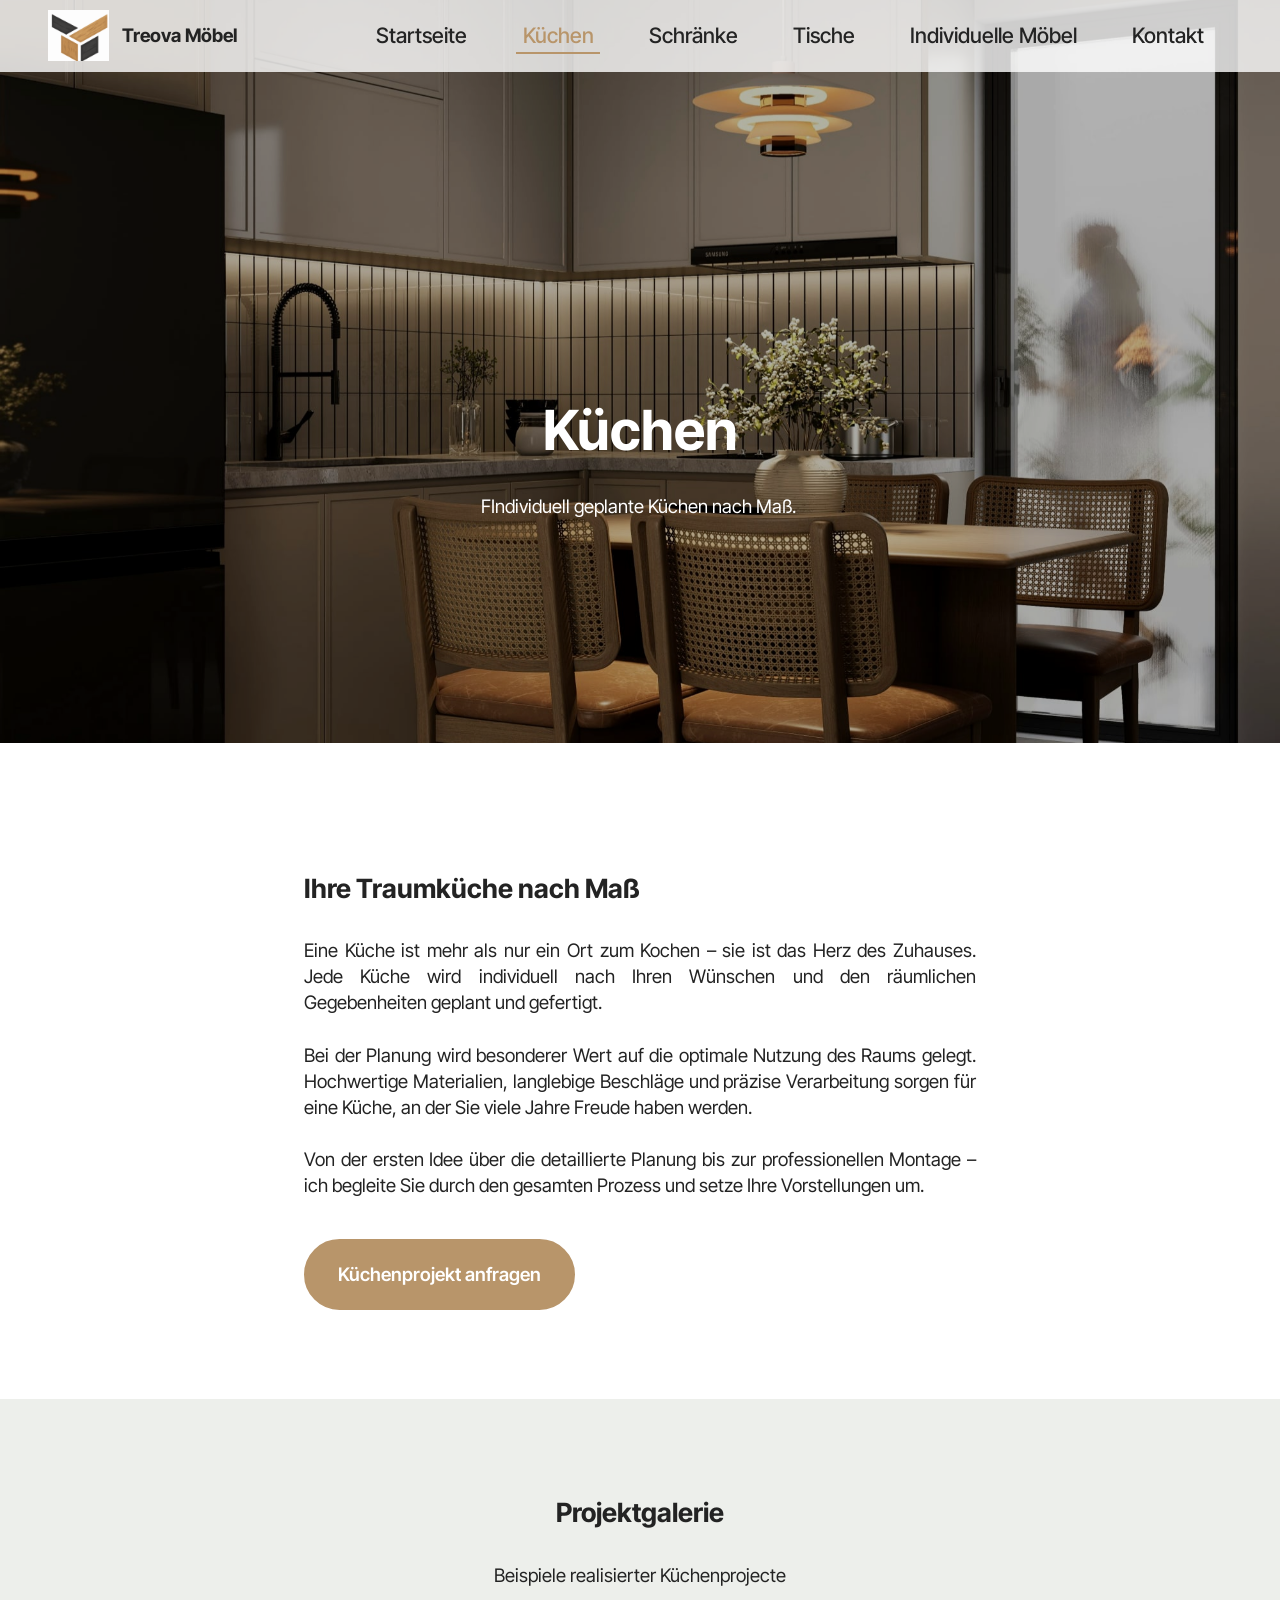
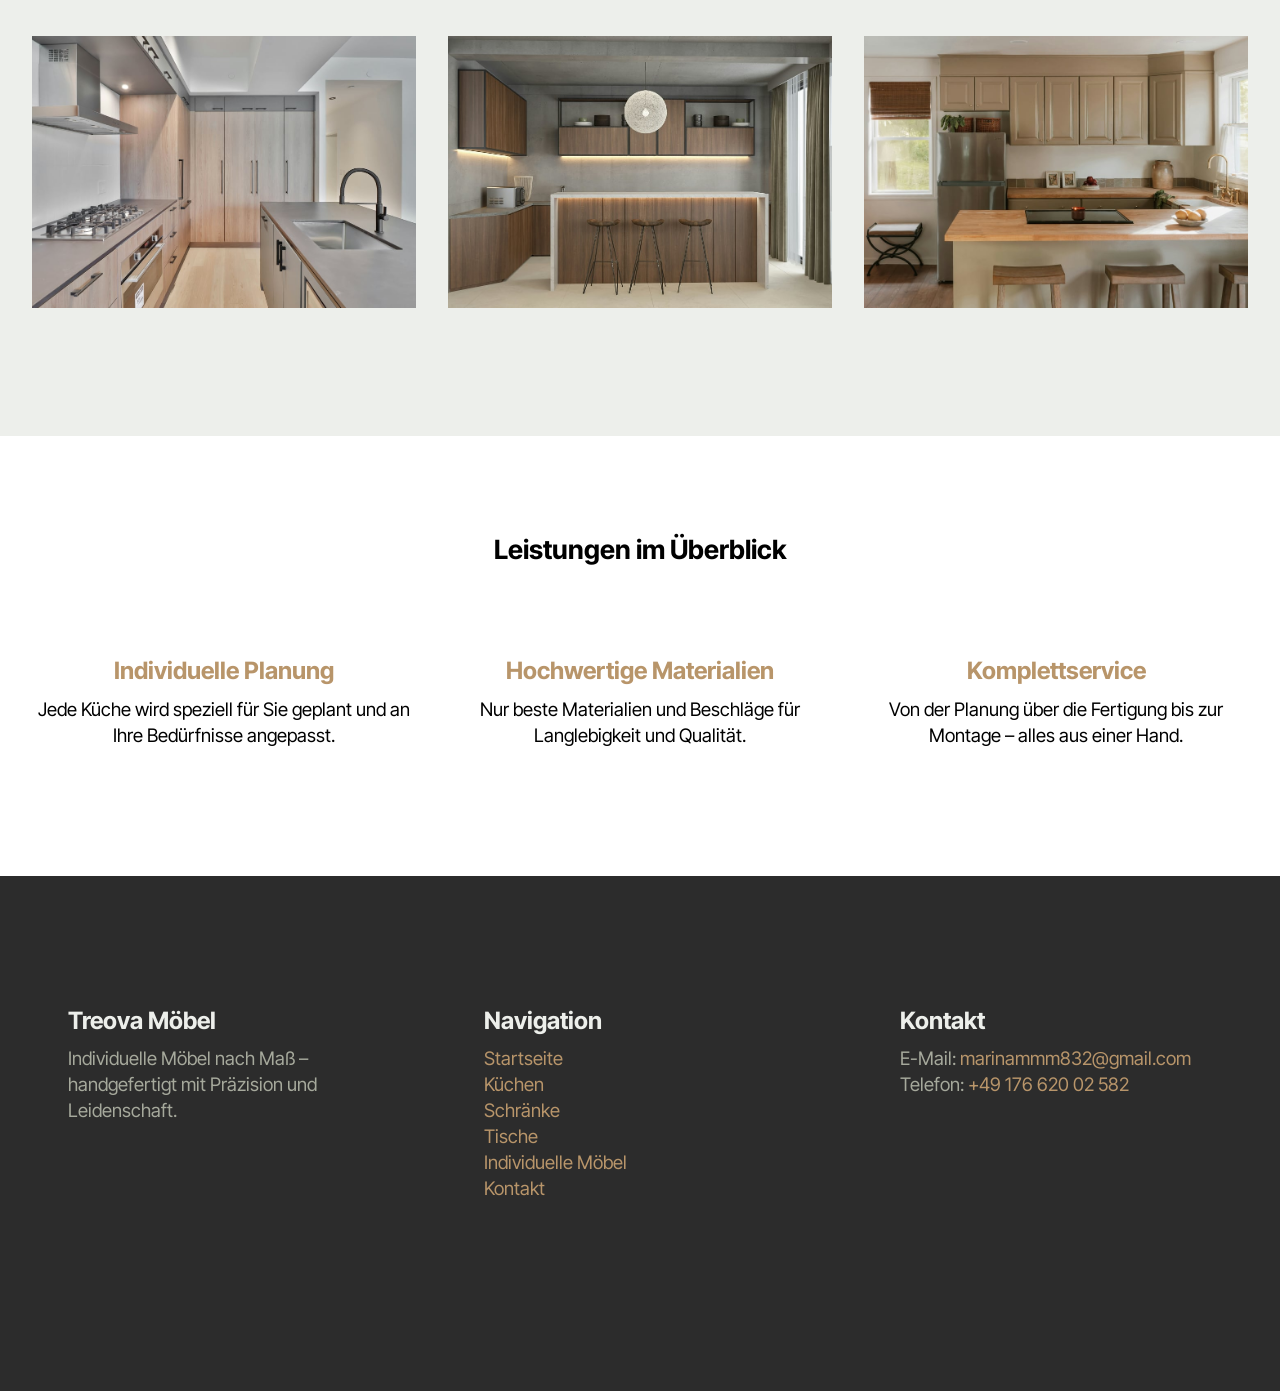
==== commit 1e92226f: "3.1 обновил почту и телефон" ====
--- a/page1.html
+++ b/page1.html
@@ -19,7 +19,7 @@
   <link rel="stylesheet" href="assets/theme/css/style.css">
   <link rel="preload" href="https://fonts.googleapis.com/css?family=Inter+Tight:100,200,300,400,500,600,700,800,900,100i,200i,300i,400i,500i,600i,700i,800i,900i&display=swap" as="style" onload="this.onload=null;this.rel='stylesheet'">
   <noscript><link rel="stylesheet" href="https://fonts.googleapis.com/css?family=Inter+Tight:100,200,300,400,500,600,700,800,900,100i,200i,300i,400i,500i,600i,700i,800i,900i&display=swap"></noscript>
-  <link rel="preload" as="style" href="assets/mobirise/css/mbr-additional.css?v=OpJB13"><link rel="stylesheet" href="assets/mobirise/css/mbr-additional.css?v=OpJB13" type="text/css">
+  <link rel="preload" as="style" href="assets/mobirise/css/mbr-additional.css?v=tZoZ0m"><link rel="stylesheet" href="assets/mobirise/css/mbr-additional.css?v=tZoZ0m" type="text/css">
 
   
   
@@ -117,8 +117,8 @@
         
         <div class="row mbr-gallery">
             <div class="col-12 col-md-6 col-lg-4 item gallery-image">
-                <div class="item-wrapper mb-3" data-toggle="modal" data-bs-toggle="modal" data-target="#vdXbenD6Dq-modal" data-bs-target="#vdXbenD6Dq-modal">
-                    <img class="w-100" src="assets/images/lotus-design-n-print-9b7wgjqascw-unsplash-997x665.webp" alt="Mobirise Website Builder" data-slide-to="0" data-bs-slide-to="0" data-target="#lb-vdXbenD6Dq" data-bs-target="#lb-vdXbenD6Dq">
+                <div class="item-wrapper mb-3" data-toggle="modal" data-bs-toggle="modal" data-target="#vev5pDWwMb-modal" data-bs-target="#vev5pDWwMb-modal">
+                    <img class="w-100" src="assets/images/lotus-design-n-print-9b7wgjqascw-unsplash-997x665.webp" alt="Mobirise Website Builder" data-slide-to="0" data-bs-slide-to="0" data-target="#lb-vev5pDWwMb" data-bs-target="#lb-vev5pDWwMb">
                     <div class="icon-wrapper">
                         <span class="mobi-mbri mobi-mbri-search mbr-iconfont mbr-iconfont-btn"></span>
                     </div>
@@ -126,8 +126,8 @@
                 
             </div>
             <div class="col-12 col-md-6 col-lg-4 item gallery-image">
-                <div class="item-wrapper mb-3" data-toggle="modal" data-bs-toggle="modal" data-target="#vdXbenD6Dq-modal" data-bs-target="#vdXbenD6Dq-modal">
-                    <img class="w-100" src="assets/images/saiful-islam-80dabtnfh4k-unsplash-997x665.webp" alt="Mobirise Website Builder" data-slide-to="1" data-bs-slide-to="1" data-target="#lb-vdXbenD6Dq" data-bs-target="#lb-vdXbenD6Dq">
+                <div class="item-wrapper mb-3" data-toggle="modal" data-bs-toggle="modal" data-target="#vev5pDWwMb-modal" data-bs-target="#vev5pDWwMb-modal">
+                    <img class="w-100" src="assets/images/saiful-islam-80dabtnfh4k-unsplash-997x665.webp" alt="Mobirise Website Builder" data-slide-to="1" data-bs-slide-to="1" data-target="#lb-vev5pDWwMb" data-bs-target="#lb-vev5pDWwMb">
                     <div class="icon-wrapper">
                         <span class="mobi-mbri mobi-mbri-search mbr-iconfont mbr-iconfont-btn"></span>
                     </div>
@@ -140,8 +140,8 @@
             
             
             <div class="col-12 col-md-6 col-lg-4 item gallery-image">
-                <div class="item-wrapper mb-3" data-toggle="modal" data-bs-toggle="modal" data-target="#vdXbenD6Dq-modal" data-bs-target="#vdXbenD6Dq-modal">
-                    <img class="w-100" src="assets/images/clay-banks-mhdeeovbs9o-unsplash-997x665.webp" alt="Mobirise Website Builder" data-slide-to="2" data-bs-slide-to="2" data-target="#lb-vdXbenD6Dq" data-bs-target="#lb-vdXbenD6Dq">
+                <div class="item-wrapper mb-3" data-toggle="modal" data-bs-toggle="modal" data-target="#vev5pDWwMb-modal" data-bs-target="#vev5pDWwMb-modal">
+                    <img class="w-100" src="assets/images/clay-banks-mhdeeovbs9o-unsplash-997x665.webp" alt="Mobirise Website Builder" data-slide-to="2" data-bs-slide-to="2" data-target="#lb-vev5pDWwMb" data-bs-target="#lb-vev5pDWwMb">
                     <div class="icon-wrapper">
                         <span class="mobi-mbri mobi-mbri-search mbr-iconfont mbr-iconfont-btn"></span>
                     </div>
@@ -150,11 +150,11 @@
             </div>
         </div>
 
-        <div class="modal mbr-slider" tabindex="-1" role="dialog" aria-hidden="true" id="vdXbenD6Dq-modal">
+        <div class="modal mbr-slider" tabindex="-1" role="dialog" aria-hidden="true" id="vev5pDWwMb-modal">
             <div class="modal-dialog" role="document">
                 <div class="modal-content">
                     <div class="modal-body">
-                        <div class="carousel slide" data-pause="false" data-bs-pause="false" id="lb-vdXbenD6Dq" data-interval="5000" data-bs-interval="5000">
+                        <div class="carousel slide" data-pause="false" data-bs-pause="false" id="lb-vev5pDWwMb" data-interval="5000" data-bs-interval="5000">
                             <div class="carousel-inner">
                                 <div class="carousel-item active">
                                     <img class="d-block w-100" src="assets/images/lotus-design-n-print-9b7wgjqascw-unsplash-997x665.webp" alt="Mobirise Website Builder">
@@ -172,9 +172,9 @@
                                 </div>
                             </div>
                             <ol class="carousel-indicators">
-                                <li data-slide-to="0" data-bs-slide-to="0" class="active" data-target="#lb-vdXbenD6Dq" data-bs-target="#lb-vdXbenD6Dq"></li>
-                                <li data-slide-to="1" data-bs-slide-to="1" data-target="#lb-vdXbenD6Dq" data-bs-target="#lb-vdXbenD6Dq"></li>
-                                <li data-slide-to="2" data-bs-slide-to="2" data-target="#lb-vdXbenD6Dq" data-bs-target="#lb-vdXbenD6Dq"></li>
+                                <li data-slide-to="0" data-bs-slide-to="0" class="active" data-target="#lb-vev5pDWwMb" data-bs-target="#lb-vev5pDWwMb"></li>
+                                <li data-slide-to="1" data-bs-slide-to="1" data-target="#lb-vev5pDWwMb" data-bs-target="#lb-vev5pDWwMb"></li>
+                                <li data-slide-to="2" data-bs-slide-to="2" data-target="#lb-vev5pDWwMb" data-bs-target="#lb-vev5pDWwMb"></li>
                                 
                                 
                                 
@@ -183,11 +183,11 @@
                             </ol>
                             <a role="button" href="" class="close" data-dismiss="modal" data-bs-dismiss="modal" aria-label="Close">
                             </a>
-                            <a class="carousel-control-prev carousel-control" role="button" data-slide="prev" data-bs-slide="prev" href="#lb-vdXbenD6Dq">
+                            <a class="carousel-control-prev carousel-control" role="button" data-slide="prev" data-bs-slide="prev" href="#lb-vev5pDWwMb">
                                 <span class="mobi-mbri mobi-mbri-arrow-prev" aria-hidden="true"></span>
                                 <span class="sr-only visually-hidden">Previous</span>
                             </a>
-                            <a class="carousel-control-next carousel-control" role="button" data-slide="next" data-bs-slide="next" href="#lb-vdXbenD6Dq">
+                            <a class="carousel-control-next carousel-control" role="button" data-slide="next" data-bs-slide="next" href="#lb-vev5pDWwMb">
                                 <span class="mobi-mbri mobi-mbri-arrow-next" aria-hidden="true"></span>
                                 <span class="sr-only visually-hidden">Next</span>
                             </a>
@@ -254,7 +254,7 @@
   </div>
 </section>
 
-<section data-bs-version="5.1" class="numbers01 cid-vdWTNvtXqt" id="numbers01-2a">
+<section data-bs-version="5.1" class="numbers01 cid-vev4IbtNK2" id="numbers01-2n">
 	
 	
 	<div class="container">
@@ -285,7 +285,7 @@
 							<strong>Navigation</strong>
 						</h4>
 						<p class="card-text mbr-fonts-style mt-0 mb-3 display-7">
-							<a href="index.html" class="text-primary">Startseite</a><br><a href="page1.html#header17-1d" class="text-primary">Küchen</a><br><a href="page6.html#header17-1s" class="text-primary">Schränke</a><br><a href="page7.html#header17-1y" class="text-primary">Tische</a><br><a href="page8.html#header17-24" class="text-primary">Individuelle Möbel</a><br><a href="page5.html" class="text-primary">Kontakt</a><br><br>
+							<a href="index.html#top" class="text-primary">Startseite</a><br><a href="page1.html#header17-1d" class="text-primary">Küchen</a><br><a href="page6.html#header17-1s" class="text-primary">Schränke</a><br><a href="page7.html#header17-1y" class="text-primary">Tische</a><br><a href="page8.html#header17-24" class="text-primary">Individuelle Möbel</a><br><a href="page5.html" class="text-primary">Kontakt</a><br><br>
 						</p>
 						
 					</div>
@@ -299,15 +299,15 @@
 						<h4 class="card-title mbr-fonts-style display-5">
 							<strong>Kontakt</strong>
 						</h4>
-						<p class="card-text mbr-fonts-style mt-0 mb-3 display-7">E-Mail: *********A@gmail.com
-<br>Telefon: +49 **************</p>
+						<p class="card-text mbr-fonts-style mt-0 mb-3 display-7">E-Mail: <a href="mailto:marinammm832@gmail.com" class="text-primary">marinammm832@gmail.com</a>
+<br>Telefon: <a href="tel:+4917662002582" class="text-primary">+49 176 620 02 582</a></p>
 						
 					</div>
 				</div>
 			</div>
 		</div>
 	</div>
-</section><section class="display-7" style="padding: 0;align-items: center;justify-content: center;flex-wrap: wrap;    align-content: center;display: flex;position: relative;height: 4rem;"><a href="https://mobiri.se/4233459" style="flex: 1 1;height: 4rem;position: absolute;width: 100%;z-index: 1;"><img alt="Mobirise" style="height: 4rem;" src="[data-uri]"></a><p style="margin: 0;text-align: center;" class="display-7">Made with &#8204;</p><a style="z-index:1" href="https://mobirise.com">Mobirise </a></section><script src="assets/bootstrap/js/bootstrap.bundle.min.js"></script>  <script src="assets/parallax/jarallax.js"></script>  <script src="assets/smoothscroll/smooth-scroll.js"></script>  <script src="assets/ytplayer/index.js"></script>  <script src="assets/dropdown/js/navbar-dropdown.js"></script>  <script src="assets/theme/js/script.js"></script>  
+</section><section class="display-7" style="padding: 0;align-items: center;justify-content: center;flex-wrap: wrap;    align-content: center;display: flex;position: relative;height: 4rem;"><a href="https://mobiri.se/4233459" style="flex: 1 1;height: 4rem;position: absolute;width: 100%;z-index: 1;"><img alt="Mobirise" style="height: 4rem;" src="[data-uri]"></a><p style="margin: 0;text-align: center;" class="display-7">Made with Mobirise &#8204;</p><a style="z-index:1" href="https://mobirise.com/html-builder.html">HTML Page Creator</a></section><script src="assets/bootstrap/js/bootstrap.bundle.min.js"></script>  <script src="assets/parallax/jarallax.js"></script>  <script src="assets/smoothscroll/smooth-scroll.js"></script>  <script src="assets/ytplayer/index.js"></script>  <script src="assets/dropdown/js/navbar-dropdown.js"></script>  <script src="assets/theme/js/script.js"></script>  
   
   
 </body>
--- a/assets/theme/css/style.css
+++ b/assets/theme/css/style.css
@@ -965,11 +965,11 @@
 }
 
 
+
+
 section.display-7 {
   display: none !important;
 }
-
-
 
 /* Active menu item */
 .navbar .nav-link.active {
--- a/assets/mobirise/css/mbr-additional.css
+++ b/assets/mobirise/css/mbr-additional.css
@@ -1083,7 +1083,7 @@
   width: 30px;
   height: 2px;
   border-right: 5px;
-  background-color: #edefeb;
+  background-color: #b8956a;
 }
 .cid-v5mU62yUip button.navbar-toggler .hamburger span:nth-child(1) {
   top: 0;
@@ -2135,7 +2135,7 @@
   width: 30px;
   height: 2px;
   border-right: 5px;
-  background-color: #edefeb;
+  background-color: #b8956a;
 }
 .cid-v5mU62yUip button.navbar-toggler .hamburger span:nth-child(1) {
   top: 0;
@@ -2618,24 +2618,24 @@
 .cid-vdWBom36sv .mbr-section-btn {
   text-align: center;
 }
-.cid-vdWTNvtXqt {
+.cid-vev4IbtNK2 {
   padding-top: 6rem;
   padding-bottom: 5rem;
   background-color: #2c2c2c;
 }
-.cid-vdWTNvtXqt .item:focus,
-.cid-vdWTNvtXqt span:focus {
+.cid-vev4IbtNK2 .item:focus,
+.cid-vev4IbtNK2 span:focus {
   outline: none;
 }
-.cid-vdWTNvtXqt .item {
+.cid-vev4IbtNK2 .item {
   margin-bottom: 2rem;
 }
 @media (max-width: 767px) {
-  .cid-vdWTNvtXqt .item {
+  .cid-vev4IbtNK2 .item {
     margin-bottom: 1rem;
   }
 }
-.cid-vdWTNvtXqt .item-content {
+.cid-vev4IbtNK2 .item-content {
   margin-top: 2rem;
   padding: 0 2.25rem 2.25rem;
   display: flex;
@@ -2643,68 +2643,68 @@
   height: 100%;
 }
 @media (min-width: 992px) and (max-width: 1200px) {
-  .cid-vdWTNvtXqt .item-content {
+  .cid-vev4IbtNK2 .item-content {
     padding: 2rem 1.5rem;
     padding-top: 1rem;
     margin-top: 1rem;
   }
 }
 @media (max-width: 767px) {
-  .cid-vdWTNvtXqt .item-content {
+  .cid-vev4IbtNK2 .item-content {
     padding: 2rem 1.5rem;
     padding-top: 1rem;
     margin-top: 1rem;
   }
 }
-.cid-vdWTNvtXqt .item-wrapper {
+.cid-vev4IbtNK2 .item-wrapper {
   position: relative;
   background: #2c2c2c;
   height: 100%;
   display: flex;
   flex-flow: column nowrap;
 }
-.cid-vdWTNvtXqt .item-wrapper .item-footer {
+.cid-vev4IbtNK2 .item-wrapper .item-footer {
   margin-top: auto;
 }
-.cid-vdWTNvtXqt .mbr-section-title {
+.cid-vev4IbtNK2 .mbr-section-title {
   color: #edefeb;
   text-align: center;
 }
-.cid-vdWTNvtXqt .mbr-text,
-.cid-vdWTNvtXqt .item .mbr-section-btn {
-  text-align: center;
-}
-.cid-vdWTNvtXqt .content-head {
+.cid-vev4IbtNK2 .mbr-text,
+.cid-vev4IbtNK2 .item .mbr-section-btn {
+  text-align: center;
+}
+.cid-vev4IbtNK2 .content-head {
   max-width: 800px;
 }
-.cid-vdWTNvtXqt .mbr-number {
+.cid-vev4IbtNK2 .mbr-number {
   color: #9fe870;
 }
-.cid-vdWTNvtXqt .mbr-section-subtitle,
-.cid-vdWTNvtXqt .mbr-section-head .mbr-section-btn {
-  text-align: center;
-}
-.cid-vdWTNvtXqt .mbr-text {
+.cid-vev4IbtNK2 .mbr-section-subtitle,
+.cid-vev4IbtNK2 .mbr-section-head .mbr-section-btn {
+  text-align: center;
+}
+.cid-vev4IbtNK2 .mbr-text {
   text-align: left;
 }
-.cid-vdWTNvtXqt .mbr-text,
-.cid-vdWTNvtXqt .mbr-card-btn {
+.cid-vev4IbtNK2 .mbr-text,
+.cid-vev4IbtNK2 .mbr-card-btn {
   text-align: left;
 }
-.cid-vdWTNvtXqt .mbr-text,
-.cid-vdWTNvtXqt .mbr-section-btn {
+.cid-vev4IbtNK2 .mbr-text,
+.cid-vev4IbtNK2 .mbr-section-btn {
   text-align: left;
 }
-.cid-vdWTNvtXqt .mbr-text,
-.cid-vdWTNvtXqt .item-footer .mbr-section-btn {
+.cid-vev4IbtNK2 .mbr-text,
+.cid-vev4IbtNK2 .item-footer .mbr-section-btn {
   text-align: left;
 }
-.cid-vdWTNvtXqt .card-text,
-.cid-vdWTNvtXqt .item .mbr-section-btn {
+.cid-vev4IbtNK2 .card-text,
+.cid-vev4IbtNK2 .item .mbr-section-btn {
   text-align: left;
   color: #a6a99c;
 }
-.cid-vdWTNvtXqt .card-title {
+.cid-vev4IbtNK2 .card-title {
   text-align: left;
   color: #edefeb;
 }
@@ -2999,7 +2999,7 @@
   width: 30px;
   height: 2px;
   border-right: 5px;
-  background-color: #edefeb;
+  background-color: #b8956a;
 }
 .cid-v5mU62yUip button.navbar-toggler .hamburger span:nth-child(1) {
   top: 0;
@@ -3335,24 +3335,24 @@
 .cid-vdX82ZR5CW .mbr-section-btn {
   text-align: center;
 }
-.cid-vdX1KNucoh {
-  padding-top: 2rem;
-  padding-bottom: 1rem;
+.cid-vev4Z5w6c2 {
+  padding-top: 6rem;
+  padding-bottom: 5rem;
   background-color: #2c2c2c;
 }
-.cid-vdX1KNucoh .item:focus,
-.cid-vdX1KNucoh span:focus {
+.cid-vev4Z5w6c2 .item:focus,
+.cid-vev4Z5w6c2 span:focus {
   outline: none;
 }
-.cid-vdX1KNucoh .item {
+.cid-vev4Z5w6c2 .item {
   margin-bottom: 2rem;
 }
 @media (max-width: 767px) {
-  .cid-vdX1KNucoh .item {
+  .cid-vev4Z5w6c2 .item {
     margin-bottom: 1rem;
   }
 }
-.cid-vdX1KNucoh .item-content {
+.cid-vev4Z5w6c2 .item-content {
   margin-top: 2rem;
   padding: 0 2.25rem 2.25rem;
   display: flex;
@@ -3360,68 +3360,68 @@
   height: 100%;
 }
 @media (min-width: 992px) and (max-width: 1200px) {
-  .cid-vdX1KNucoh .item-content {
+  .cid-vev4Z5w6c2 .item-content {
     padding: 2rem 1.5rem;
     padding-top: 1rem;
     margin-top: 1rem;
   }
 }
 @media (max-width: 767px) {
-  .cid-vdX1KNucoh .item-content {
+  .cid-vev4Z5w6c2 .item-content {
     padding: 2rem 1.5rem;
     padding-top: 1rem;
     margin-top: 1rem;
   }
 }
-.cid-vdX1KNucoh .item-wrapper {
+.cid-vev4Z5w6c2 .item-wrapper {
   position: relative;
   background: #2c2c2c;
   height: 100%;
   display: flex;
   flex-flow: column nowrap;
 }
-.cid-vdX1KNucoh .item-wrapper .item-footer {
+.cid-vev4Z5w6c2 .item-wrapper .item-footer {
   margin-top: auto;
 }
-.cid-vdX1KNucoh .mbr-section-title {
+.cid-vev4Z5w6c2 .mbr-section-title {
   color: #edefeb;
   text-align: center;
 }
-.cid-vdX1KNucoh .mbr-text,
-.cid-vdX1KNucoh .item .mbr-section-btn {
-  text-align: center;
-}
-.cid-vdX1KNucoh .content-head {
+.cid-vev4Z5w6c2 .mbr-text,
+.cid-vev4Z5w6c2 .item .mbr-section-btn {
+  text-align: center;
+}
+.cid-vev4Z5w6c2 .content-head {
   max-width: 800px;
 }
-.cid-vdX1KNucoh .mbr-number {
+.cid-vev4Z5w6c2 .mbr-number {
   color: #9fe870;
 }
-.cid-vdX1KNucoh .mbr-section-subtitle,
-.cid-vdX1KNucoh .mbr-section-head .mbr-section-btn {
-  text-align: center;
-}
-.cid-vdX1KNucoh .mbr-text {
+.cid-vev4Z5w6c2 .mbr-section-subtitle,
+.cid-vev4Z5w6c2 .mbr-section-head .mbr-section-btn {
+  text-align: center;
+}
+.cid-vev4Z5w6c2 .mbr-text {
   text-align: left;
 }
-.cid-vdX1KNucoh .mbr-text,
-.cid-vdX1KNucoh .mbr-card-btn {
+.cid-vev4Z5w6c2 .mbr-text,
+.cid-vev4Z5w6c2 .mbr-card-btn {
   text-align: left;
 }
-.cid-vdX1KNucoh .mbr-text,
-.cid-vdX1KNucoh .mbr-section-btn {
+.cid-vev4Z5w6c2 .mbr-text,
+.cid-vev4Z5w6c2 .mbr-section-btn {
   text-align: left;
 }
-.cid-vdX1KNucoh .mbr-text,
-.cid-vdX1KNucoh .item-footer .mbr-section-btn {
+.cid-vev4Z5w6c2 .mbr-text,
+.cid-vev4Z5w6c2 .item-footer .mbr-section-btn {
   text-align: left;
 }
-.cid-vdX1KNucoh .card-text,
-.cid-vdX1KNucoh .item .mbr-section-btn {
+.cid-vev4Z5w6c2 .card-text,
+.cid-vev4Z5w6c2 .item .mbr-section-btn {
   text-align: left;
   color: #a6a99c;
 }
-.cid-vdX1KNucoh .card-title {
+.cid-vev4Z5w6c2 .card-title {
   text-align: left;
   color: #edefeb;
 }
@@ -3749,7 +3749,7 @@
   width: 30px;
   height: 2px;
   border-right: 5px;
-  background-color: #edefeb;
+  background-color: #b8956a;
 }
 .cid-vdWFTGJRYg button.navbar-toggler .hamburger span:nth-child(1) {
   top: 0;
@@ -4232,24 +4232,24 @@
 .cid-vdWFTHCcVp .mbr-section-btn {
   text-align: center;
 }
-.cid-vdWTSeDoze {
+.cid-vev4MPvglq {
   padding-top: 6rem;
   padding-bottom: 5rem;
   background-color: #2c2c2c;
 }
-.cid-vdWTSeDoze .item:focus,
-.cid-vdWTSeDoze span:focus {
+.cid-vev4MPvglq .item:focus,
+.cid-vev4MPvglq span:focus {
   outline: none;
 }
-.cid-vdWTSeDoze .item {
+.cid-vev4MPvglq .item {
   margin-bottom: 2rem;
 }
 @media (max-width: 767px) {
-  .cid-vdWTSeDoze .item {
+  .cid-vev4MPvglq .item {
     margin-bottom: 1rem;
   }
 }
-.cid-vdWTSeDoze .item-content {
+.cid-vev4MPvglq .item-content {
   margin-top: 2rem;
   padding: 0 2.25rem 2.25rem;
   display: flex;
@@ -4257,68 +4257,68 @@
   height: 100%;
 }
 @media (min-width: 992px) and (max-width: 1200px) {
-  .cid-vdWTSeDoze .item-content {
+  .cid-vev4MPvglq .item-content {
     padding: 2rem 1.5rem;
     padding-top: 1rem;
     margin-top: 1rem;
   }
 }
 @media (max-width: 767px) {
-  .cid-vdWTSeDoze .item-content {
+  .cid-vev4MPvglq .item-content {
     padding: 2rem 1.5rem;
     padding-top: 1rem;
     margin-top: 1rem;
   }
 }
-.cid-vdWTSeDoze .item-wrapper {
+.cid-vev4MPvglq .item-wrapper {
   position: relative;
   background: #2c2c2c;
   height: 100%;
   display: flex;
   flex-flow: column nowrap;
 }
-.cid-vdWTSeDoze .item-wrapper .item-footer {
+.cid-vev4MPvglq .item-wrapper .item-footer {
   margin-top: auto;
 }
-.cid-vdWTSeDoze .mbr-section-title {
+.cid-vev4MPvglq .mbr-section-title {
   color: #edefeb;
   text-align: center;
 }
-.cid-vdWTSeDoze .mbr-text,
-.cid-vdWTSeDoze .item .mbr-section-btn {
-  text-align: center;
-}
-.cid-vdWTSeDoze .content-head {
+.cid-vev4MPvglq .mbr-text,
+.cid-vev4MPvglq .item .mbr-section-btn {
+  text-align: center;
+}
+.cid-vev4MPvglq .content-head {
   max-width: 800px;
 }
-.cid-vdWTSeDoze .mbr-number {
+.cid-vev4MPvglq .mbr-number {
   color: #9fe870;
 }
-.cid-vdWTSeDoze .mbr-section-subtitle,
-.cid-vdWTSeDoze .mbr-section-head .mbr-section-btn {
-  text-align: center;
-}
-.cid-vdWTSeDoze .mbr-text {
+.cid-vev4MPvglq .mbr-section-subtitle,
+.cid-vev4MPvglq .mbr-section-head .mbr-section-btn {
+  text-align: center;
+}
+.cid-vev4MPvglq .mbr-text {
   text-align: left;
 }
-.cid-vdWTSeDoze .mbr-text,
-.cid-vdWTSeDoze .mbr-card-btn {
+.cid-vev4MPvglq .mbr-text,
+.cid-vev4MPvglq .mbr-card-btn {
   text-align: left;
 }
-.cid-vdWTSeDoze .mbr-text,
-.cid-vdWTSeDoze .mbr-section-btn {
+.cid-vev4MPvglq .mbr-text,
+.cid-vev4MPvglq .mbr-section-btn {
   text-align: left;
 }
-.cid-vdWTSeDoze .mbr-text,
-.cid-vdWTSeDoze .item-footer .mbr-section-btn {
+.cid-vev4MPvglq .mbr-text,
+.cid-vev4MPvglq .item-footer .mbr-section-btn {
   text-align: left;
 }
-.cid-vdWTSeDoze .card-text,
-.cid-vdWTSeDoze .item .mbr-section-btn {
+.cid-vev4MPvglq .card-text,
+.cid-vev4MPvglq .item .mbr-section-btn {
   text-align: left;
   color: #a6a99c;
 }
-.cid-vdWTSeDoze .card-title {
+.cid-vev4MPvglq .card-title {
   text-align: left;
   color: #edefeb;
 }
@@ -4613,7 +4613,7 @@
   width: 30px;
   height: 2px;
   border-right: 5px;
-  background-color: #edefeb;
+  background-color: #b8956a;
 }
 .cid-vdWKCxwnR6 button.navbar-toggler .hamburger span:nth-child(1) {
   top: 0;
@@ -5096,24 +5096,24 @@
 .cid-vdWKCyn89c .mbr-section-btn {
   text-align: center;
 }
-.cid-vdWTVYK10s {
+.cid-vev4R4XCFb {
   padding-top: 6rem;
   padding-bottom: 5rem;
   background-color: #2c2c2c;
 }
-.cid-vdWTVYK10s .item:focus,
-.cid-vdWTVYK10s span:focus {
+.cid-vev4R4XCFb .item:focus,
+.cid-vev4R4XCFb span:focus {
   outline: none;
 }
-.cid-vdWTVYK10s .item {
+.cid-vev4R4XCFb .item {
   margin-bottom: 2rem;
 }
 @media (max-width: 767px) {
-  .cid-vdWTVYK10s .item {
+  .cid-vev4R4XCFb .item {
     margin-bottom: 1rem;
   }
 }
-.cid-vdWTVYK10s .item-content {
+.cid-vev4R4XCFb .item-content {
   margin-top: 2rem;
   padding: 0 2.25rem 2.25rem;
   display: flex;
@@ -5121,68 +5121,68 @@
   height: 100%;
 }
 @media (min-width: 992px) and (max-width: 1200px) {
-  .cid-vdWTVYK10s .item-content {
+  .cid-vev4R4XCFb .item-content {
     padding: 2rem 1.5rem;
     padding-top: 1rem;
     margin-top: 1rem;
   }
 }
 @media (max-width: 767px) {
-  .cid-vdWTVYK10s .item-content {
+  .cid-vev4R4XCFb .item-content {
     padding: 2rem 1.5rem;
     padding-top: 1rem;
     margin-top: 1rem;
   }
 }
-.cid-vdWTVYK10s .item-wrapper {
+.cid-vev4R4XCFb .item-wrapper {
   position: relative;
   background: #2c2c2c;
   height: 100%;
   display: flex;
   flex-flow: column nowrap;
 }
-.cid-vdWTVYK10s .item-wrapper .item-footer {
+.cid-vev4R4XCFb .item-wrapper .item-footer {
   margin-top: auto;
 }
-.cid-vdWTVYK10s .mbr-section-title {
+.cid-vev4R4XCFb .mbr-section-title {
   color: #edefeb;
   text-align: center;
 }
-.cid-vdWTVYK10s .mbr-text,
-.cid-vdWTVYK10s .item .mbr-section-btn {
-  text-align: center;
-}
-.cid-vdWTVYK10s .content-head {
+.cid-vev4R4XCFb .mbr-text,
+.cid-vev4R4XCFb .item .mbr-section-btn {
+  text-align: center;
+}
+.cid-vev4R4XCFb .content-head {
   max-width: 800px;
 }
-.cid-vdWTVYK10s .mbr-number {
+.cid-vev4R4XCFb .mbr-number {
   color: #9fe870;
 }
-.cid-vdWTVYK10s .mbr-section-subtitle,
-.cid-vdWTVYK10s .mbr-section-head .mbr-section-btn {
-  text-align: center;
-}
-.cid-vdWTVYK10s .mbr-text {
+.cid-vev4R4XCFb .mbr-section-subtitle,
+.cid-vev4R4XCFb .mbr-section-head .mbr-section-btn {
+  text-align: center;
+}
+.cid-vev4R4XCFb .mbr-text {
   text-align: left;
 }
-.cid-vdWTVYK10s .mbr-text,
-.cid-vdWTVYK10s .mbr-card-btn {
+.cid-vev4R4XCFb .mbr-text,
+.cid-vev4R4XCFb .mbr-card-btn {
   text-align: left;
 }
-.cid-vdWTVYK10s .mbr-text,
-.cid-vdWTVYK10s .mbr-section-btn {
+.cid-vev4R4XCFb .mbr-text,
+.cid-vev4R4XCFb .mbr-section-btn {
   text-align: left;
 }
-.cid-vdWTVYK10s .mbr-text,
-.cid-vdWTVYK10s .item-footer .mbr-section-btn {
+.cid-vev4R4XCFb .mbr-text,
+.cid-vev4R4XCFb .item-footer .mbr-section-btn {
   text-align: left;
 }
-.cid-vdWTVYK10s .card-text,
-.cid-vdWTVYK10s .item .mbr-section-btn {
+.cid-vev4R4XCFb .card-text,
+.cid-vev4R4XCFb .item .mbr-section-btn {
   text-align: left;
   color: #a6a99c;
 }
-.cid-vdWTVYK10s .card-title {
+.cid-vev4R4XCFb .card-title {
   text-align: left;
   color: #edefeb;
 }
@@ -5477,7 +5477,7 @@
   width: 30px;
   height: 2px;
   border-right: 5px;
-  background-color: #edefeb;
+  background-color: #b8956a;
 }
 .cid-vdWN75iRLt button.navbar-toggler .hamburger span:nth-child(1) {
   top: 0;
@@ -6025,24 +6025,24 @@
 .cid-vdWN76g0YO .mbr-section-btn {
   text-align: center;
 }
-.cid-vdWTZ4l4OY {
+.cid-vev4VnVE43 {
   padding-top: 6rem;
   padding-bottom: 5rem;
   background-color: #2c2c2c;
 }
-.cid-vdWTZ4l4OY .item:focus,
-.cid-vdWTZ4l4OY span:focus {
+.cid-vev4VnVE43 .item:focus,
+.cid-vev4VnVE43 span:focus {
   outline: none;
 }
-.cid-vdWTZ4l4OY .item {
+.cid-vev4VnVE43 .item {
   margin-bottom: 2rem;
 }
 @media (max-width: 767px) {
-  .cid-vdWTZ4l4OY .item {
+  .cid-vev4VnVE43 .item {
     margin-bottom: 1rem;
   }
 }
-.cid-vdWTZ4l4OY .item-content {
+.cid-vev4VnVE43 .item-content {
   margin-top: 2rem;
   padding: 0 2.25rem 2.25rem;
   display: flex;
@@ -6050,68 +6050,68 @@
   height: 100%;
 }
 @media (min-width: 992px) and (max-width: 1200px) {
-  .cid-vdWTZ4l4OY .item-content {
+  .cid-vev4VnVE43 .item-content {
     padding: 2rem 1.5rem;
     padding-top: 1rem;
     margin-top: 1rem;
   }
 }
 @media (max-width: 767px) {
-  .cid-vdWTZ4l4OY .item-content {
+  .cid-vev4VnVE43 .item-content {
     padding: 2rem 1.5rem;
     padding-top: 1rem;
     margin-top: 1rem;
   }
 }
-.cid-vdWTZ4l4OY .item-wrapper {
+.cid-vev4VnVE43 .item-wrapper {
   position: relative;
   background: #2c2c2c;
   height: 100%;
   display: flex;
   flex-flow: column nowrap;
 }
-.cid-vdWTZ4l4OY .item-wrapper .item-footer {
+.cid-vev4VnVE43 .item-wrapper .item-footer {
   margin-top: auto;
 }
-.cid-vdWTZ4l4OY .mbr-section-title {
+.cid-vev4VnVE43 .mbr-section-title {
   color: #edefeb;
   text-align: center;
 }
-.cid-vdWTZ4l4OY .mbr-text,
-.cid-vdWTZ4l4OY .item .mbr-section-btn {
-  text-align: center;
-}
-.cid-vdWTZ4l4OY .content-head {
+.cid-vev4VnVE43 .mbr-text,
+.cid-vev4VnVE43 .item .mbr-section-btn {
+  text-align: center;
+}
+.cid-vev4VnVE43 .content-head {
   max-width: 800px;
 }
-.cid-vdWTZ4l4OY .mbr-number {
+.cid-vev4VnVE43 .mbr-number {
   color: #9fe870;
 }
-.cid-vdWTZ4l4OY .mbr-section-subtitle,
-.cid-vdWTZ4l4OY .mbr-section-head .mbr-section-btn {
-  text-align: center;
-}
-.cid-vdWTZ4l4OY .mbr-text {
+.cid-vev4VnVE43 .mbr-section-subtitle,
+.cid-vev4VnVE43 .mbr-section-head .mbr-section-btn {
+  text-align: center;
+}
+.cid-vev4VnVE43 .mbr-text {
   text-align: left;
 }
-.cid-vdWTZ4l4OY .mbr-text,
-.cid-vdWTZ4l4OY .mbr-card-btn {
+.cid-vev4VnVE43 .mbr-text,
+.cid-vev4VnVE43 .mbr-card-btn {
   text-align: left;
 }
-.cid-vdWTZ4l4OY .mbr-text,
-.cid-vdWTZ4l4OY .mbr-section-btn {
+.cid-vev4VnVE43 .mbr-text,
+.cid-vev4VnVE43 .mbr-section-btn {
   text-align: left;
 }
-.cid-vdWTZ4l4OY .mbr-text,
-.cid-vdWTZ4l4OY .item-footer .mbr-section-btn {
+.cid-vev4VnVE43 .mbr-text,
+.cid-vev4VnVE43 .item-footer .mbr-section-btn {
   text-align: left;
 }
-.cid-vdWTZ4l4OY .card-text,
-.cid-vdWTZ4l4OY .item .mbr-section-btn {
+.cid-vev4VnVE43 .card-text,
+.cid-vev4VnVE43 .item .mbr-section-btn {
   text-align: left;
   color: #a6a99c;
 }
-.cid-vdWTZ4l4OY .card-title {
+.cid-vev4VnVE43 .card-title {
   text-align: left;
   color: #edefeb;
 }
--- a/assets/mobirise/css/mbr-additional.css
+++ b/assets/mobirise/css/mbr-additional.css
@@ -1083,7 +1083,7 @@
   width: 30px;
   height: 2px;
   border-right: 5px;
-  background-color: #edefeb;
+  background-color: #b8956a;
 }
 .cid-v5mU62yUip button.navbar-toggler .hamburger span:nth-child(1) {
   top: 0;
@@ -2135,7 +2135,7 @@
   width: 30px;
   height: 2px;
   border-right: 5px;
-  background-color: #edefeb;
+  background-color: #b8956a;
 }
 .cid-v5mU62yUip button.navbar-toggler .hamburger span:nth-child(1) {
   top: 0;
@@ -2618,24 +2618,24 @@
 .cid-vdWBom36sv .mbr-section-btn {
   text-align: center;
 }
-.cid-vdWTNvtXqt {
+.cid-vev4IbtNK2 {
   padding-top: 6rem;
   padding-bottom: 5rem;
   background-color: #2c2c2c;
 }
-.cid-vdWTNvtXqt .item:focus,
-.cid-vdWTNvtXqt span:focus {
+.cid-vev4IbtNK2 .item:focus,
+.cid-vev4IbtNK2 span:focus {
   outline: none;
 }
-.cid-vdWTNvtXqt .item {
+.cid-vev4IbtNK2 .item {
   margin-bottom: 2rem;
 }
 @media (max-width: 767px) {
-  .cid-vdWTNvtXqt .item {
+  .cid-vev4IbtNK2 .item {
     margin-bottom: 1rem;
   }
 }
-.cid-vdWTNvtXqt .item-content {
+.cid-vev4IbtNK2 .item-content {
   margin-top: 2rem;
   padding: 0 2.25rem 2.25rem;
   display: flex;
@@ -2643,68 +2643,68 @@
   height: 100%;
 }
 @media (min-width: 992px) and (max-width: 1200px) {
-  .cid-vdWTNvtXqt .item-content {
+  .cid-vev4IbtNK2 .item-content {
     padding: 2rem 1.5rem;
     padding-top: 1rem;
     margin-top: 1rem;
   }
 }
 @media (max-width: 767px) {
-  .cid-vdWTNvtXqt .item-content {
+  .cid-vev4IbtNK2 .item-content {
     padding: 2rem 1.5rem;
     padding-top: 1rem;
     margin-top: 1rem;
   }
 }
-.cid-vdWTNvtXqt .item-wrapper {
+.cid-vev4IbtNK2 .item-wrapper {
   position: relative;
   background: #2c2c2c;
   height: 100%;
   display: flex;
   flex-flow: column nowrap;
 }
-.cid-vdWTNvtXqt .item-wrapper .item-footer {
+.cid-vev4IbtNK2 .item-wrapper .item-footer {
   margin-top: auto;
 }
-.cid-vdWTNvtXqt .mbr-section-title {
+.cid-vev4IbtNK2 .mbr-section-title {
   color: #edefeb;
   text-align: center;
 }
-.cid-vdWTNvtXqt .mbr-text,
-.cid-vdWTNvtXqt .item .mbr-section-btn {
-  text-align: center;
-}
-.cid-vdWTNvtXqt .content-head {
+.cid-vev4IbtNK2 .mbr-text,
+.cid-vev4IbtNK2 .item .mbr-section-btn {
+  text-align: center;
+}
+.cid-vev4IbtNK2 .content-head {
   max-width: 800px;
 }
-.cid-vdWTNvtXqt .mbr-number {
+.cid-vev4IbtNK2 .mbr-number {
   color: #9fe870;
 }
-.cid-vdWTNvtXqt .mbr-section-subtitle,
-.cid-vdWTNvtXqt .mbr-section-head .mbr-section-btn {
-  text-align: center;
-}
-.cid-vdWTNvtXqt .mbr-text {
+.cid-vev4IbtNK2 .mbr-section-subtitle,
+.cid-vev4IbtNK2 .mbr-section-head .mbr-section-btn {
+  text-align: center;
+}
+.cid-vev4IbtNK2 .mbr-text {
   text-align: left;
 }
-.cid-vdWTNvtXqt .mbr-text,
-.cid-vdWTNvtXqt .mbr-card-btn {
+.cid-vev4IbtNK2 .mbr-text,
+.cid-vev4IbtNK2 .mbr-card-btn {
   text-align: left;
 }
-.cid-vdWTNvtXqt .mbr-text,
-.cid-vdWTNvtXqt .mbr-section-btn {
+.cid-vev4IbtNK2 .mbr-text,
+.cid-vev4IbtNK2 .mbr-section-btn {
   text-align: left;
 }
-.cid-vdWTNvtXqt .mbr-text,
-.cid-vdWTNvtXqt .item-footer .mbr-section-btn {
+.cid-vev4IbtNK2 .mbr-text,
+.cid-vev4IbtNK2 .item-footer .mbr-section-btn {
   text-align: left;
 }
-.cid-vdWTNvtXqt .card-text,
-.cid-vdWTNvtXqt .item .mbr-section-btn {
+.cid-vev4IbtNK2 .card-text,
+.cid-vev4IbtNK2 .item .mbr-section-btn {
   text-align: left;
   color: #a6a99c;
 }
-.cid-vdWTNvtXqt .card-title {
+.cid-vev4IbtNK2 .card-title {
   text-align: left;
   color: #edefeb;
 }
@@ -2999,7 +2999,7 @@
   width: 30px;
   height: 2px;
   border-right: 5px;
-  background-color: #edefeb;
+  background-color: #b8956a;
 }
 .cid-v5mU62yUip button.navbar-toggler .hamburger span:nth-child(1) {
   top: 0;
@@ -3335,24 +3335,24 @@
 .cid-vdX82ZR5CW .mbr-section-btn {
   text-align: center;
 }
-.cid-vdX1KNucoh {
-  padding-top: 2rem;
-  padding-bottom: 1rem;
+.cid-vev4Z5w6c2 {
+  padding-top: 6rem;
+  padding-bottom: 5rem;
   background-color: #2c2c2c;
 }
-.cid-vdX1KNucoh .item:focus,
-.cid-vdX1KNucoh span:focus {
+.cid-vev4Z5w6c2 .item:focus,
+.cid-vev4Z5w6c2 span:focus {
   outline: none;
 }
-.cid-vdX1KNucoh .item {
+.cid-vev4Z5w6c2 .item {
   margin-bottom: 2rem;
 }
 @media (max-width: 767px) {
-  .cid-vdX1KNucoh .item {
+  .cid-vev4Z5w6c2 .item {
     margin-bottom: 1rem;
   }
 }
-.cid-vdX1KNucoh .item-content {
+.cid-vev4Z5w6c2 .item-content {
   margin-top: 2rem;
   padding: 0 2.25rem 2.25rem;
   display: flex;
@@ -3360,68 +3360,68 @@
   height: 100%;
 }
 @media (min-width: 992px) and (max-width: 1200px) {
-  .cid-vdX1KNucoh .item-content {
+  .cid-vev4Z5w6c2 .item-content {
     padding: 2rem 1.5rem;
     padding-top: 1rem;
     margin-top: 1rem;
   }
 }
 @media (max-width: 767px) {
-  .cid-vdX1KNucoh .item-content {
+  .cid-vev4Z5w6c2 .item-content {
     padding: 2rem 1.5rem;
     padding-top: 1rem;
     margin-top: 1rem;
   }
 }
-.cid-vdX1KNucoh .item-wrapper {
+.cid-vev4Z5w6c2 .item-wrapper {
   position: relative;
   background: #2c2c2c;
   height: 100%;
   display: flex;
   flex-flow: column nowrap;
 }
-.cid-vdX1KNucoh .item-wrapper .item-footer {
+.cid-vev4Z5w6c2 .item-wrapper .item-footer {
   margin-top: auto;
 }
-.cid-vdX1KNucoh .mbr-section-title {
+.cid-vev4Z5w6c2 .mbr-section-title {
   color: #edefeb;
   text-align: center;
 }
-.cid-vdX1KNucoh .mbr-text,
-.cid-vdX1KNucoh .item .mbr-section-btn {
-  text-align: center;
-}
-.cid-vdX1KNucoh .content-head {
+.cid-vev4Z5w6c2 .mbr-text,
+.cid-vev4Z5w6c2 .item .mbr-section-btn {
+  text-align: center;
+}
+.cid-vev4Z5w6c2 .content-head {
   max-width: 800px;
 }
-.cid-vdX1KNucoh .mbr-number {
+.cid-vev4Z5w6c2 .mbr-number {
   color: #9fe870;
 }
-.cid-vdX1KNucoh .mbr-section-subtitle,
-.cid-vdX1KNucoh .mbr-section-head .mbr-section-btn {
-  text-align: center;
-}
-.cid-vdX1KNucoh .mbr-text {
+.cid-vev4Z5w6c2 .mbr-section-subtitle,
+.cid-vev4Z5w6c2 .mbr-section-head .mbr-section-btn {
+  text-align: center;
+}
+.cid-vev4Z5w6c2 .mbr-text {
   text-align: left;
 }
-.cid-vdX1KNucoh .mbr-text,
-.cid-vdX1KNucoh .mbr-card-btn {
+.cid-vev4Z5w6c2 .mbr-text,
+.cid-vev4Z5w6c2 .mbr-card-btn {
   text-align: left;
 }
-.cid-vdX1KNucoh .mbr-text,
-.cid-vdX1KNucoh .mbr-section-btn {
+.cid-vev4Z5w6c2 .mbr-text,
+.cid-vev4Z5w6c2 .mbr-section-btn {
   text-align: left;
 }
-.cid-vdX1KNucoh .mbr-text,
-.cid-vdX1KNucoh .item-footer .mbr-section-btn {
+.cid-vev4Z5w6c2 .mbr-text,
+.cid-vev4Z5w6c2 .item-footer .mbr-section-btn {
   text-align: left;
 }
-.cid-vdX1KNucoh .card-text,
-.cid-vdX1KNucoh .item .mbr-section-btn {
+.cid-vev4Z5w6c2 .card-text,
+.cid-vev4Z5w6c2 .item .mbr-section-btn {
   text-align: left;
   color: #a6a99c;
 }
-.cid-vdX1KNucoh .card-title {
+.cid-vev4Z5w6c2 .card-title {
   text-align: left;
   color: #edefeb;
 }
@@ -3749,7 +3749,7 @@
   width: 30px;
   height: 2px;
   border-right: 5px;
-  background-color: #edefeb;
+  background-color: #b8956a;
 }
 .cid-vdWFTGJRYg button.navbar-toggler .hamburger span:nth-child(1) {
   top: 0;
@@ -4232,24 +4232,24 @@
 .cid-vdWFTHCcVp .mbr-section-btn {
   text-align: center;
 }
-.cid-vdWTSeDoze {
+.cid-vev4MPvglq {
   padding-top: 6rem;
   padding-bottom: 5rem;
   background-color: #2c2c2c;
 }
-.cid-vdWTSeDoze .item:focus,
-.cid-vdWTSeDoze span:focus {
+.cid-vev4MPvglq .item:focus,
+.cid-vev4MPvglq span:focus {
   outline: none;
 }
-.cid-vdWTSeDoze .item {
+.cid-vev4MPvglq .item {
   margin-bottom: 2rem;
 }
 @media (max-width: 767px) {
-  .cid-vdWTSeDoze .item {
+  .cid-vev4MPvglq .item {
     margin-bottom: 1rem;
   }
 }
-.cid-vdWTSeDoze .item-content {
+.cid-vev4MPvglq .item-content {
   margin-top: 2rem;
   padding: 0 2.25rem 2.25rem;
   display: flex;
@@ -4257,68 +4257,68 @@
   height: 100%;
 }
 @media (min-width: 992px) and (max-width: 1200px) {
-  .cid-vdWTSeDoze .item-content {
+  .cid-vev4MPvglq .item-content {
     padding: 2rem 1.5rem;
     padding-top: 1rem;
     margin-top: 1rem;
   }
 }
 @media (max-width: 767px) {
-  .cid-vdWTSeDoze .item-content {
+  .cid-vev4MPvglq .item-content {
     padding: 2rem 1.5rem;
     padding-top: 1rem;
     margin-top: 1rem;
   }
 }
-.cid-vdWTSeDoze .item-wrapper {
+.cid-vev4MPvglq .item-wrapper {
   position: relative;
   background: #2c2c2c;
   height: 100%;
   display: flex;
   flex-flow: column nowrap;
 }
-.cid-vdWTSeDoze .item-wrapper .item-footer {
+.cid-vev4MPvglq .item-wrapper .item-footer {
   margin-top: auto;
 }
-.cid-vdWTSeDoze .mbr-section-title {
+.cid-vev4MPvglq .mbr-section-title {
   color: #edefeb;
   text-align: center;
 }
-.cid-vdWTSeDoze .mbr-text,
-.cid-vdWTSeDoze .item .mbr-section-btn {
-  text-align: center;
-}
-.cid-vdWTSeDoze .content-head {
+.cid-vev4MPvglq .mbr-text,
+.cid-vev4MPvglq .item .mbr-section-btn {
+  text-align: center;
+}
+.cid-vev4MPvglq .content-head {
   max-width: 800px;
 }
-.cid-vdWTSeDoze .mbr-number {
+.cid-vev4MPvglq .mbr-number {
   color: #9fe870;
 }
-.cid-vdWTSeDoze .mbr-section-subtitle,
-.cid-vdWTSeDoze .mbr-section-head .mbr-section-btn {
-  text-align: center;
-}
-.cid-vdWTSeDoze .mbr-text {
+.cid-vev4MPvglq .mbr-section-subtitle,
+.cid-vev4MPvglq .mbr-section-head .mbr-section-btn {
+  text-align: center;
+}
+.cid-vev4MPvglq .mbr-text {
   text-align: left;
 }
-.cid-vdWTSeDoze .mbr-text,
-.cid-vdWTSeDoze .mbr-card-btn {
+.cid-vev4MPvglq .mbr-text,
+.cid-vev4MPvglq .mbr-card-btn {
   text-align: left;
 }
-.cid-vdWTSeDoze .mbr-text,
-.cid-vdWTSeDoze .mbr-section-btn {
+.cid-vev4MPvglq .mbr-text,
+.cid-vev4MPvglq .mbr-section-btn {
   text-align: left;
 }
-.cid-vdWTSeDoze .mbr-text,
-.cid-vdWTSeDoze .item-footer .mbr-section-btn {
+.cid-vev4MPvglq .mbr-text,
+.cid-vev4MPvglq .item-footer .mbr-section-btn {
   text-align: left;
 }
-.cid-vdWTSeDoze .card-text,
-.cid-vdWTSeDoze .item .mbr-section-btn {
+.cid-vev4MPvglq .card-text,
+.cid-vev4MPvglq .item .mbr-section-btn {
   text-align: left;
   color: #a6a99c;
 }
-.cid-vdWTSeDoze .card-title {
+.cid-vev4MPvglq .card-title {
   text-align: left;
   color: #edefeb;
 }
@@ -4613,7 +4613,7 @@
   width: 30px;
   height: 2px;
   border-right: 5px;
-  background-color: #edefeb;
+  background-color: #b8956a;
 }
 .cid-vdWKCxwnR6 button.navbar-toggler .hamburger span:nth-child(1) {
   top: 0;
@@ -5096,24 +5096,24 @@
 .cid-vdWKCyn89c .mbr-section-btn {
   text-align: center;
 }
-.cid-vdWTVYK10s {
+.cid-vev4R4XCFb {
   padding-top: 6rem;
   padding-bottom: 5rem;
   background-color: #2c2c2c;
 }
-.cid-vdWTVYK10s .item:focus,
-.cid-vdWTVYK10s span:focus {
+.cid-vev4R4XCFb .item:focus,
+.cid-vev4R4XCFb span:focus {
   outline: none;
 }
-.cid-vdWTVYK10s .item {
+.cid-vev4R4XCFb .item {
   margin-bottom: 2rem;
 }
 @media (max-width: 767px) {
-  .cid-vdWTVYK10s .item {
+  .cid-vev4R4XCFb .item {
     margin-bottom: 1rem;
   }
 }
-.cid-vdWTVYK10s .item-content {
+.cid-vev4R4XCFb .item-content {
   margin-top: 2rem;
   padding: 0 2.25rem 2.25rem;
   display: flex;
@@ -5121,68 +5121,68 @@
   height: 100%;
 }
 @media (min-width: 992px) and (max-width: 1200px) {
-  .cid-vdWTVYK10s .item-content {
+  .cid-vev4R4XCFb .item-content {
     padding: 2rem 1.5rem;
     padding-top: 1rem;
     margin-top: 1rem;
   }
 }
 @media (max-width: 767px) {
-  .cid-vdWTVYK10s .item-content {
+  .cid-vev4R4XCFb .item-content {
     padding: 2rem 1.5rem;
     padding-top: 1rem;
     margin-top: 1rem;
   }
 }
-.cid-vdWTVYK10s .item-wrapper {
+.cid-vev4R4XCFb .item-wrapper {
   position: relative;
   background: #2c2c2c;
   height: 100%;
   display: flex;
   flex-flow: column nowrap;
 }
-.cid-vdWTVYK10s .item-wrapper .item-footer {
+.cid-vev4R4XCFb .item-wrapper .item-footer {
   margin-top: auto;
 }
-.cid-vdWTVYK10s .mbr-section-title {
+.cid-vev4R4XCFb .mbr-section-title {
   color: #edefeb;
   text-align: center;
 }
-.cid-vdWTVYK10s .mbr-text,
-.cid-vdWTVYK10s .item .mbr-section-btn {
-  text-align: center;
-}
-.cid-vdWTVYK10s .content-head {
+.cid-vev4R4XCFb .mbr-text,
+.cid-vev4R4XCFb .item .mbr-section-btn {
+  text-align: center;
+}
+.cid-vev4R4XCFb .content-head {
   max-width: 800px;
 }
-.cid-vdWTVYK10s .mbr-number {
+.cid-vev4R4XCFb .mbr-number {
   color: #9fe870;
 }
-.cid-vdWTVYK10s .mbr-section-subtitle,
-.cid-vdWTVYK10s .mbr-section-head .mbr-section-btn {
-  text-align: center;
-}
-.cid-vdWTVYK10s .mbr-text {
+.cid-vev4R4XCFb .mbr-section-subtitle,
+.cid-vev4R4XCFb .mbr-section-head .mbr-section-btn {
+  text-align: center;
+}
+.cid-vev4R4XCFb .mbr-text {
   text-align: left;
 }
-.cid-vdWTVYK10s .mbr-text,
-.cid-vdWTVYK10s .mbr-card-btn {
+.cid-vev4R4XCFb .mbr-text,
+.cid-vev4R4XCFb .mbr-card-btn {
   text-align: left;
 }
-.cid-vdWTVYK10s .mbr-text,
-.cid-vdWTVYK10s .mbr-section-btn {
+.cid-vev4R4XCFb .mbr-text,
+.cid-vev4R4XCFb .mbr-section-btn {
   text-align: left;
 }
-.cid-vdWTVYK10s .mbr-text,
-.cid-vdWTVYK10s .item-footer .mbr-section-btn {
+.cid-vev4R4XCFb .mbr-text,
+.cid-vev4R4XCFb .item-footer .mbr-section-btn {
   text-align: left;
 }
-.cid-vdWTVYK10s .card-text,
-.cid-vdWTVYK10s .item .mbr-section-btn {
+.cid-vev4R4XCFb .card-text,
+.cid-vev4R4XCFb .item .mbr-section-btn {
   text-align: left;
   color: #a6a99c;
 }
-.cid-vdWTVYK10s .card-title {
+.cid-vev4R4XCFb .card-title {
   text-align: left;
   color: #edefeb;
 }
@@ -5477,7 +5477,7 @@
   width: 30px;
   height: 2px;
   border-right: 5px;
-  background-color: #edefeb;
+  background-color: #b8956a;
 }
 .cid-vdWN75iRLt button.navbar-toggler .hamburger span:nth-child(1) {
   top: 0;
@@ -6025,24 +6025,24 @@
 .cid-vdWN76g0YO .mbr-section-btn {
   text-align: center;
 }
-.cid-vdWTZ4l4OY {
+.cid-vev4VnVE43 {
   padding-top: 6rem;
   padding-bottom: 5rem;
   background-color: #2c2c2c;
 }
-.cid-vdWTZ4l4OY .item:focus,
-.cid-vdWTZ4l4OY span:focus {
+.cid-vev4VnVE43 .item:focus,
+.cid-vev4VnVE43 span:focus {
   outline: none;
 }
-.cid-vdWTZ4l4OY .item {
+.cid-vev4VnVE43 .item {
   margin-bottom: 2rem;
 }
 @media (max-width: 767px) {
-  .cid-vdWTZ4l4OY .item {
+  .cid-vev4VnVE43 .item {
     margin-bottom: 1rem;
   }
 }
-.cid-vdWTZ4l4OY .item-content {
+.cid-vev4VnVE43 .item-content {
   margin-top: 2rem;
   padding: 0 2.25rem 2.25rem;
   display: flex;
@@ -6050,68 +6050,68 @@
   height: 100%;
 }
 @media (min-width: 992px) and (max-width: 1200px) {
-  .cid-vdWTZ4l4OY .item-content {
+  .cid-vev4VnVE43 .item-content {
     padding: 2rem 1.5rem;
     padding-top: 1rem;
     margin-top: 1rem;
   }
 }
 @media (max-width: 767px) {
-  .cid-vdWTZ4l4OY .item-content {
+  .cid-vev4VnVE43 .item-content {
     padding: 2rem 1.5rem;
     padding-top: 1rem;
     margin-top: 1rem;
   }
 }
-.cid-vdWTZ4l4OY .item-wrapper {
+.cid-vev4VnVE43 .item-wrapper {
   position: relative;
   background: #2c2c2c;
   height: 100%;
   display: flex;
   flex-flow: column nowrap;
 }
-.cid-vdWTZ4l4OY .item-wrapper .item-footer {
+.cid-vev4VnVE43 .item-wrapper .item-footer {
   margin-top: auto;
 }
-.cid-vdWTZ4l4OY .mbr-section-title {
+.cid-vev4VnVE43 .mbr-section-title {
   color: #edefeb;
   text-align: center;
 }
-.cid-vdWTZ4l4OY .mbr-text,
-.cid-vdWTZ4l4OY .item .mbr-section-btn {
-  text-align: center;
-}
-.cid-vdWTZ4l4OY .content-head {
+.cid-vev4VnVE43 .mbr-text,
+.cid-vev4VnVE43 .item .mbr-section-btn {
+  text-align: center;
+}
+.cid-vev4VnVE43 .content-head {
   max-width: 800px;
 }
-.cid-vdWTZ4l4OY .mbr-number {
+.cid-vev4VnVE43 .mbr-number {
   color: #9fe870;
 }
-.cid-vdWTZ4l4OY .mbr-section-subtitle,
-.cid-vdWTZ4l4OY .mbr-section-head .mbr-section-btn {
-  text-align: center;
-}
-.cid-vdWTZ4l4OY .mbr-text {
+.cid-vev4VnVE43 .mbr-section-subtitle,
+.cid-vev4VnVE43 .mbr-section-head .mbr-section-btn {
+  text-align: center;
+}
+.cid-vev4VnVE43 .mbr-text {
   text-align: left;
 }
-.cid-vdWTZ4l4OY .mbr-text,
-.cid-vdWTZ4l4OY .mbr-card-btn {
+.cid-vev4VnVE43 .mbr-text,
+.cid-vev4VnVE43 .mbr-card-btn {
   text-align: left;
 }
-.cid-vdWTZ4l4OY .mbr-text,
-.cid-vdWTZ4l4OY .mbr-section-btn {
+.cid-vev4VnVE43 .mbr-text,
+.cid-vev4VnVE43 .mbr-section-btn {
   text-align: left;
 }
-.cid-vdWTZ4l4OY .mbr-text,
-.cid-vdWTZ4l4OY .item-footer .mbr-section-btn {
+.cid-vev4VnVE43 .mbr-text,
+.cid-vev4VnVE43 .item-footer .mbr-section-btn {
   text-align: left;
 }
-.cid-vdWTZ4l4OY .card-text,
-.cid-vdWTZ4l4OY .item .mbr-section-btn {
+.cid-vev4VnVE43 .card-text,
+.cid-vev4VnVE43 .item .mbr-section-btn {
   text-align: left;
   color: #a6a99c;
 }
-.cid-vdWTZ4l4OY .card-title {
+.cid-vev4VnVE43 .card-title {
   text-align: left;
   color: #edefeb;
 }
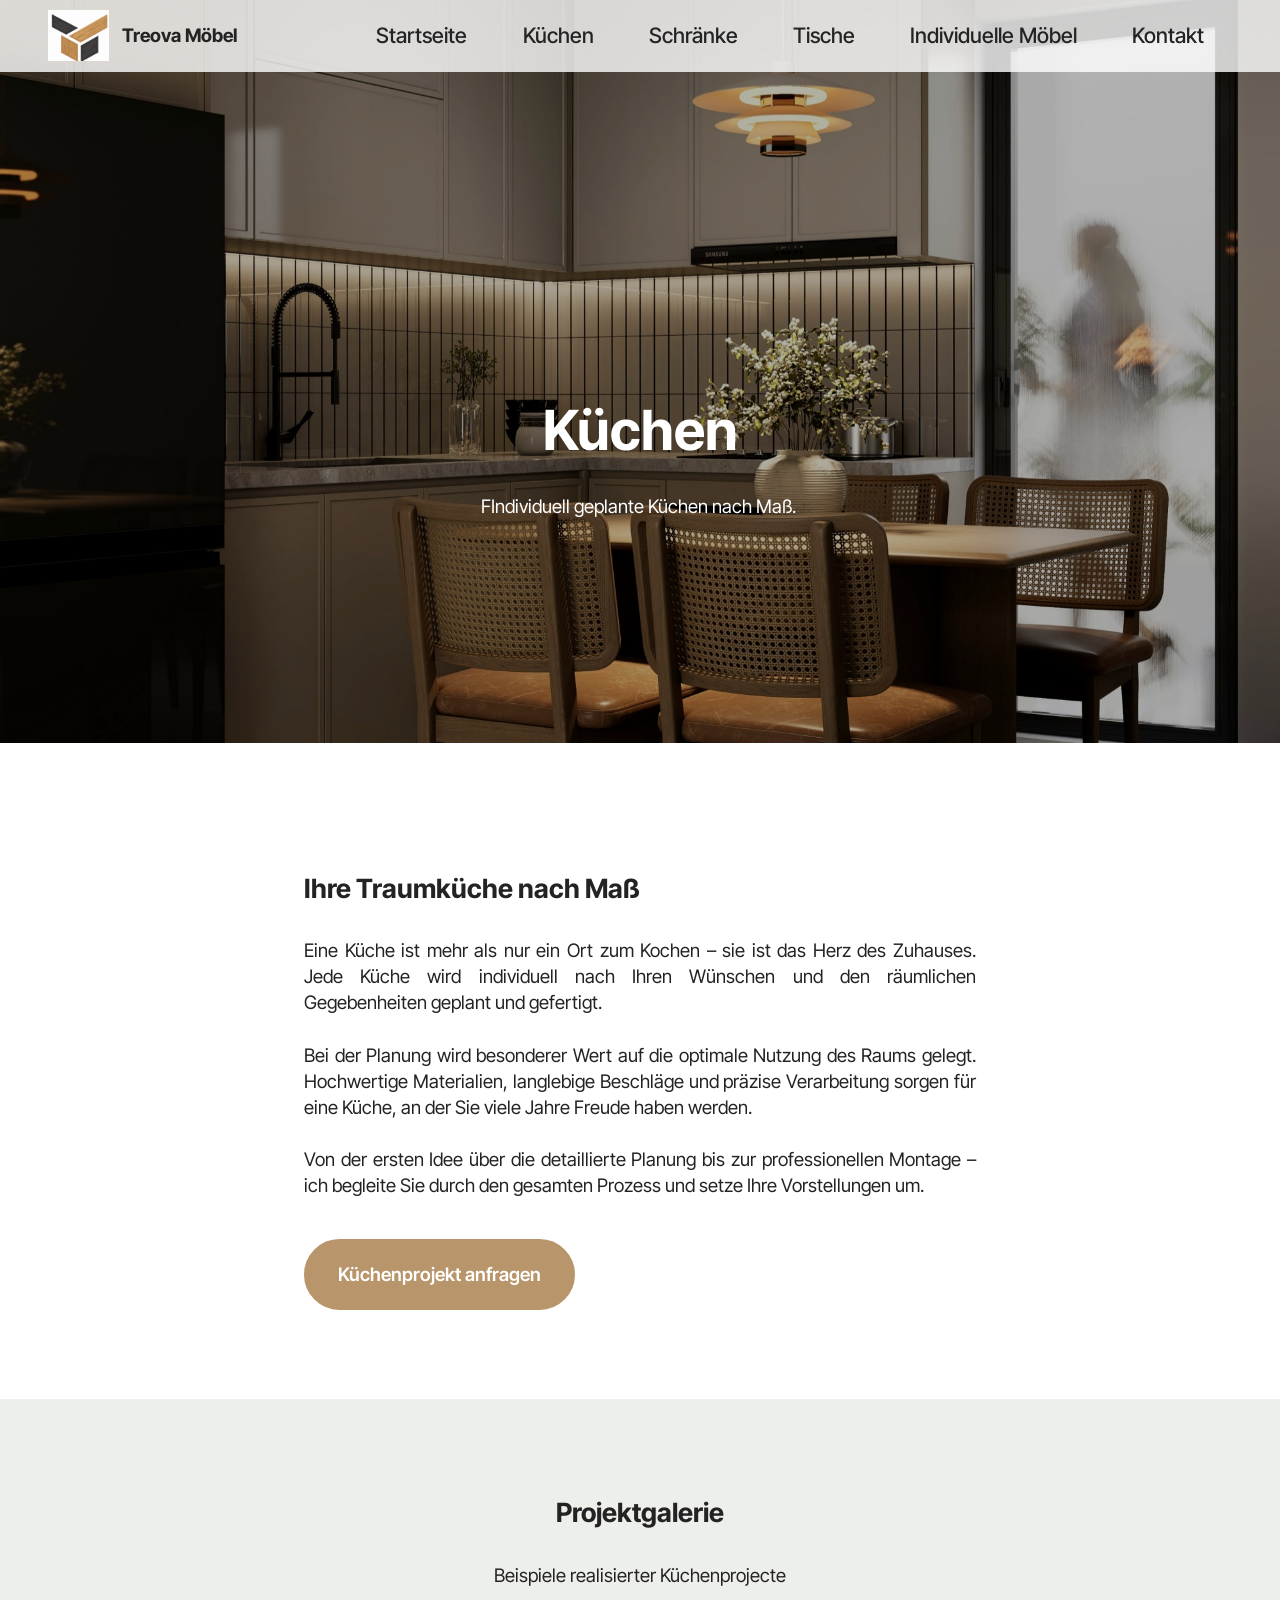
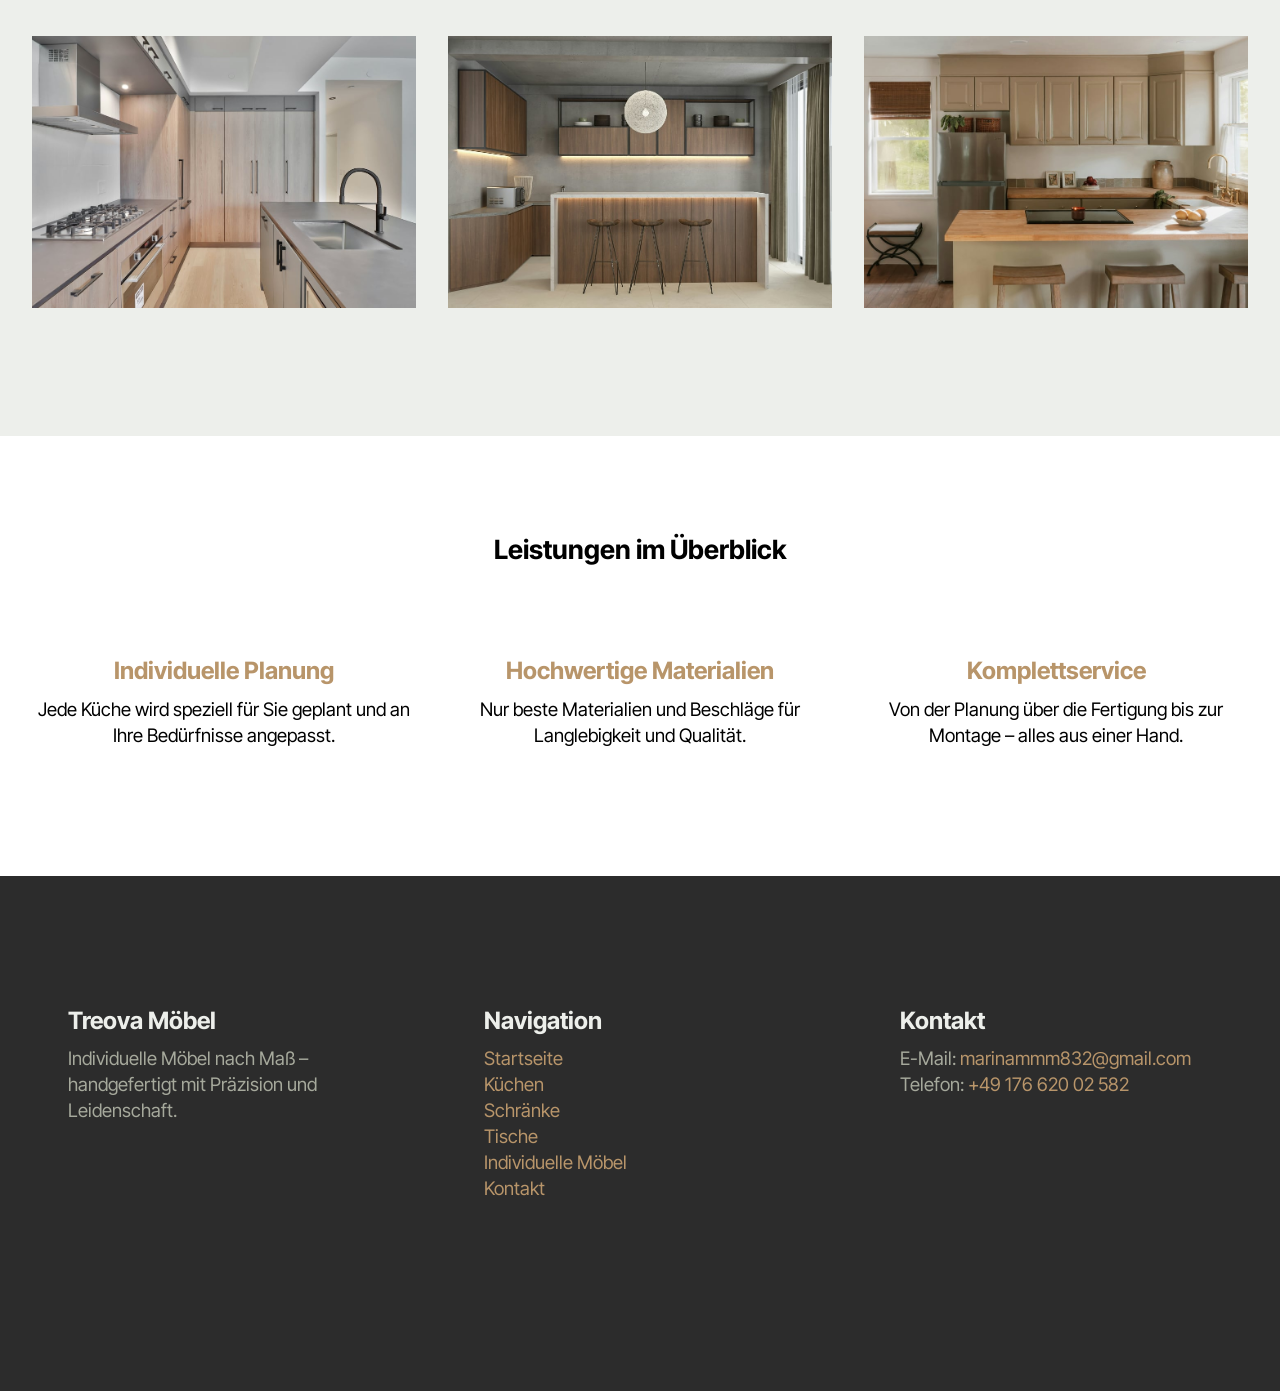
==== commit 9e2dca4d: "3.2 обновил почту и телефон" ====
--- a/page1.html
+++ b/page1.html
@@ -19,7 +19,7 @@
   <link rel="stylesheet" href="assets/theme/css/style.css">
   <link rel="preload" href="https://fonts.googleapis.com/css?family=Inter+Tight:100,200,300,400,500,600,700,800,900,100i,200i,300i,400i,500i,600i,700i,800i,900i&display=swap" as="style" onload="this.onload=null;this.rel='stylesheet'">
   <noscript><link rel="stylesheet" href="https://fonts.googleapis.com/css?family=Inter+Tight:100,200,300,400,500,600,700,800,900,100i,200i,300i,400i,500i,600i,700i,800i,900i&display=swap"></noscript>
-  <link rel="preload" as="style" href="assets/mobirise/css/mbr-additional.css?v=tZoZ0m"><link rel="stylesheet" href="assets/mobirise/css/mbr-additional.css?v=tZoZ0m" type="text/css">
+  <link rel="preload" as="style" href="assets/mobirise/css/mbr-additional.css?v=u7zLje"><link rel="stylesheet" href="assets/mobirise/css/mbr-additional.css?v=u7zLje" type="text/css">
 
   
   
@@ -49,11 +49,11 @@
                 </div>
             </button>
             <div class="collapse navbar-collapse" id="navbarSupportedContent">
-                <ul class="navbar-nav nav-dropdown nav-right" data-app-modern-menu="true"><li class="nav-item"><a class="nav-link link text-black text-primary display-4" href="index.html#header18-1">Startseite</a></li>
-                    <li class="nav-item"><a class="nav-link link text-black text-primary display-4" href="page1.html#header17-1d">
+                <ul class="navbar-nav nav-dropdown nav-right" data-app-modern-menu="true"><li class="nav-item"><a class="nav-link link text-black display-4" href="index.html#header18-1">Startseite</a></li>
+                    <li class="nav-item"><a class="nav-link link text-black display-4" href="index.html#article11-s">
                             Küchen</a></li>
-                    <li class="nav-item"><a class="nav-link link text-black text-primary display-4" href="page6.html#header17-1s">Schränke</a>
-                    </li><li class="nav-item"><a class="nav-link link text-black text-primary display-4" href="page7.html#header17-1y">Tische</a></li><li class="nav-item"><a class="nav-link link text-black text-primary display-4" href="page8.html#header17-24">Individuelle Möbel</a></li><li class="nav-item"><a class="nav-link link text-black text-primary display-4" href="page5.html#header09-2h">Kontakt</a></li></ul>
+                    <li class="nav-item"><a class="nav-link link text-black display-4" href="index.html#article11-t">Schränke</a>
+                    </li><li class="nav-item"><a class="nav-link link text-black display-4" href="index.html#article11-t">Tische</a></li><li class="nav-item"><a class="nav-link link text-black display-4" href="index.html#article11-t">Individuelle Möbel</a></li><li class="nav-item"><a class="nav-link link text-black display-4" href="index.html#content10-z">Kontakt</a></li></ul>
                 
                 
             </div>
@@ -117,8 +117,8 @@
         
         <div class="row mbr-gallery">
             <div class="col-12 col-md-6 col-lg-4 item gallery-image">
-                <div class="item-wrapper mb-3" data-toggle="modal" data-bs-toggle="modal" data-target="#vev5pDWwMb-modal" data-bs-target="#vev5pDWwMb-modal">
-                    <img class="w-100" src="assets/images/lotus-design-n-print-9b7wgjqascw-unsplash-997x665.webp" alt="Mobirise Website Builder" data-slide-to="0" data-bs-slide-to="0" data-target="#lb-vev5pDWwMb" data-bs-target="#lb-vev5pDWwMb">
+                <div class="item-wrapper mb-3" data-toggle="modal" data-bs-toggle="modal" data-target="#vevbkOt7QN-modal" data-bs-target="#vevbkOt7QN-modal">
+                    <img class="w-100" src="assets/images/lotus-design-n-print-9b7wgjqascw-unsplash-997x665.webp" alt="Mobirise Website Builder" data-slide-to="0" data-bs-slide-to="0" data-target="#lb-vevbkOt7QN" data-bs-target="#lb-vevbkOt7QN">
                     <div class="icon-wrapper">
                         <span class="mobi-mbri mobi-mbri-search mbr-iconfont mbr-iconfont-btn"></span>
                     </div>
@@ -126,8 +126,8 @@
                 
             </div>
             <div class="col-12 col-md-6 col-lg-4 item gallery-image">
-                <div class="item-wrapper mb-3" data-toggle="modal" data-bs-toggle="modal" data-target="#vev5pDWwMb-modal" data-bs-target="#vev5pDWwMb-modal">
-                    <img class="w-100" src="assets/images/saiful-islam-80dabtnfh4k-unsplash-997x665.webp" alt="Mobirise Website Builder" data-slide-to="1" data-bs-slide-to="1" data-target="#lb-vev5pDWwMb" data-bs-target="#lb-vev5pDWwMb">
+                <div class="item-wrapper mb-3" data-toggle="modal" data-bs-toggle="modal" data-target="#vevbkOt7QN-modal" data-bs-target="#vevbkOt7QN-modal">
+                    <img class="w-100" src="assets/images/saiful-islam-80dabtnfh4k-unsplash-997x665.webp" alt="Mobirise Website Builder" data-slide-to="1" data-bs-slide-to="1" data-target="#lb-vevbkOt7QN" data-bs-target="#lb-vevbkOt7QN">
                     <div class="icon-wrapper">
                         <span class="mobi-mbri mobi-mbri-search mbr-iconfont mbr-iconfont-btn"></span>
                     </div>
@@ -140,8 +140,8 @@
             
             
             <div class="col-12 col-md-6 col-lg-4 item gallery-image">
-                <div class="item-wrapper mb-3" data-toggle="modal" data-bs-toggle="modal" data-target="#vev5pDWwMb-modal" data-bs-target="#vev5pDWwMb-modal">
-                    <img class="w-100" src="assets/images/clay-banks-mhdeeovbs9o-unsplash-997x665.webp" alt="Mobirise Website Builder" data-slide-to="2" data-bs-slide-to="2" data-target="#lb-vev5pDWwMb" data-bs-target="#lb-vev5pDWwMb">
+                <div class="item-wrapper mb-3" data-toggle="modal" data-bs-toggle="modal" data-target="#vevbkOt7QN-modal" data-bs-target="#vevbkOt7QN-modal">
+                    <img class="w-100" src="assets/images/clay-banks-mhdeeovbs9o-unsplash-997x665.webp" alt="Mobirise Website Builder" data-slide-to="2" data-bs-slide-to="2" data-target="#lb-vevbkOt7QN" data-bs-target="#lb-vevbkOt7QN">
                     <div class="icon-wrapper">
                         <span class="mobi-mbri mobi-mbri-search mbr-iconfont mbr-iconfont-btn"></span>
                     </div>
@@ -150,11 +150,11 @@
             </div>
         </div>
 
-        <div class="modal mbr-slider" tabindex="-1" role="dialog" aria-hidden="true" id="vev5pDWwMb-modal">
+        <div class="modal mbr-slider" tabindex="-1" role="dialog" aria-hidden="true" id="vevbkOt7QN-modal">
             <div class="modal-dialog" role="document">
                 <div class="modal-content">
                     <div class="modal-body">
-                        <div class="carousel slide" data-pause="false" data-bs-pause="false" id="lb-vev5pDWwMb" data-interval="5000" data-bs-interval="5000">
+                        <div class="carousel slide" data-pause="false" data-bs-pause="false" id="lb-vevbkOt7QN" data-interval="5000" data-bs-interval="5000">
                             <div class="carousel-inner">
                                 <div class="carousel-item active">
                                     <img class="d-block w-100" src="assets/images/lotus-design-n-print-9b7wgjqascw-unsplash-997x665.webp" alt="Mobirise Website Builder">
@@ -172,9 +172,9 @@
                                 </div>
                             </div>
                             <ol class="carousel-indicators">
-                                <li data-slide-to="0" data-bs-slide-to="0" class="active" data-target="#lb-vev5pDWwMb" data-bs-target="#lb-vev5pDWwMb"></li>
-                                <li data-slide-to="1" data-bs-slide-to="1" data-target="#lb-vev5pDWwMb" data-bs-target="#lb-vev5pDWwMb"></li>
-                                <li data-slide-to="2" data-bs-slide-to="2" data-target="#lb-vev5pDWwMb" data-bs-target="#lb-vev5pDWwMb"></li>
+                                <li data-slide-to="0" data-bs-slide-to="0" class="active" data-target="#lb-vevbkOt7QN" data-bs-target="#lb-vevbkOt7QN"></li>
+                                <li data-slide-to="1" data-bs-slide-to="1" data-target="#lb-vevbkOt7QN" data-bs-target="#lb-vevbkOt7QN"></li>
+                                <li data-slide-to="2" data-bs-slide-to="2" data-target="#lb-vevbkOt7QN" data-bs-target="#lb-vevbkOt7QN"></li>
                                 
                                 
                                 
@@ -183,11 +183,11 @@
                             </ol>
                             <a role="button" href="" class="close" data-dismiss="modal" data-bs-dismiss="modal" aria-label="Close">
                             </a>
-                            <a class="carousel-control-prev carousel-control" role="button" data-slide="prev" data-bs-slide="prev" href="#lb-vev5pDWwMb">
+                            <a class="carousel-control-prev carousel-control" role="button" data-slide="prev" data-bs-slide="prev" href="#lb-vevbkOt7QN">
                                 <span class="mobi-mbri mobi-mbri-arrow-prev" aria-hidden="true"></span>
                                 <span class="sr-only visually-hidden">Previous</span>
                             </a>
-                            <a class="carousel-control-next carousel-control" role="button" data-slide="next" data-bs-slide="next" href="#lb-vev5pDWwMb">
+                            <a class="carousel-control-next carousel-control" role="button" data-slide="next" data-bs-slide="next" href="#lb-vevbkOt7QN">
                                 <span class="mobi-mbri mobi-mbri-arrow-next" aria-hidden="true"></span>
                                 <span class="sr-only visually-hidden">Next</span>
                             </a>
@@ -307,7 +307,7 @@
 			</div>
 		</div>
 	</div>
-</section><section class="display-7" style="padding: 0;align-items: center;justify-content: center;flex-wrap: wrap;    align-content: center;display: flex;position: relative;height: 4rem;"><a href="https://mobiri.se/4233459" style="flex: 1 1;height: 4rem;position: absolute;width: 100%;z-index: 1;"><img alt="Mobirise" style="height: 4rem;" src="[data-uri]"></a><p style="margin: 0;text-align: center;" class="display-7">Made with Mobirise &#8204;</p><a style="z-index:1" href="https://mobirise.com/html-builder.html">HTML Page Creator</a></section><script src="assets/bootstrap/js/bootstrap.bundle.min.js"></script>  <script src="assets/parallax/jarallax.js"></script>  <script src="assets/smoothscroll/smooth-scroll.js"></script>  <script src="assets/ytplayer/index.js"></script>  <script src="assets/dropdown/js/navbar-dropdown.js"></script>  <script src="assets/theme/js/script.js"></script>  
+</section><section class="display-7" style="padding: 0;align-items: center;justify-content: center;flex-wrap: wrap;    align-content: center;display: flex;position: relative;height: 4rem;"><a href="https://mobiri.se/4233459" style="flex: 1 1;height: 4rem;position: absolute;width: 100%;z-index: 1;"><img alt=" Website  Builder Software" style="height: 4rem;" src="[data-uri]"></a><p style="margin: 0;text-align: center;" class="display-7">Designed with Mobirise &#8204;</p><a style="z-index:1" href="https://mobirise.com/offline-website-builder.html">Free Offline Site Software</a></section><script src="assets/bootstrap/js/bootstrap.bundle.min.js"></script>  <script src="assets/parallax/jarallax.js"></script>  <script src="assets/smoothscroll/smooth-scroll.js"></script>  <script src="assets/ytplayer/index.js"></script>  <script src="assets/dropdown/js/navbar-dropdown.js"></script>  <script src="assets/theme/js/script.js"></script>  
   
   
 </body>
--- a/assets/theme/css/style.css
+++ b/assets/theme/css/style.css
@@ -966,7 +966,6 @@
 
 
 
-
 section.display-7 {
   display: none !important;
 }
--- a/assets/mobirise/css/mbr-additional.css
+++ b/assets/mobirise/css/mbr-additional.css
@@ -1289,168 +1289,71 @@
   color: #000000;
   text-align: center;
 }
-.cid-vdS1R44DK9 {
-  padding-top: 5rem;
-  padding-bottom: 4rem;
+.cid-vev9QQEBZv {
+  padding-top: 6rem;
+  padding-bottom: 6rem;
   background-color: #ffffff;
 }
-.cid-vdS1R44DK9 img,
-.cid-vdS1R44DK9 .item-img {
+.cid-vev9QQEBZv h6 {
+  line-height: 1.2;
+}
+.cid-vev9QQEBZv img,
+.cid-vev9QQEBZv .item-img {
   width: 100%;
   height: 100%;
   height: 400px;
   object-fit: cover;
 }
+.cid-vev9QQEBZv .item:focus,
+.cid-vev9QQEBZv span:focus {
+  outline: none;
+}
+.cid-vev9QQEBZv .item {
+  cursor: pointer;
+  margin-bottom: 2rem;
+}
 @media (max-width: 767px) {
-  .cid-vdS1R44DK9 img,
-  .cid-vdS1R44DK9 .item-img {
-    max-height: 300px;
-  }
-}
-.cid-vdS1R44DK9 .item:focus,
-.cid-vdS1R44DK9 span:focus {
-  outline: none;
-}
-.cid-vdS1R44DK9 .item-wrapper {
+  .cid-vev9QQEBZv .item {
+    padding-left: 0.5rem;
+    padding-right: 0.5rem;
+    margin-bottom: 1rem;
+  }
+}
+@media (max-width: 767px) {
+  .cid-vev9QQEBZv .mbr-section-content {
+    margin-left: -0.5rem;
+    margin-right: -0.5rem;
+  }
+}
+.cid-vev9QQEBZv .item-wrapper {
   position: relative;
-}
-.cid-vdS1R44DK9 .slide-content {
-  position: relative;
-  border-radius: 4px;
-  background: #ffffff;
-  height: 100%;
-  display: flex;
-  overflow: hidden;
+  display: flex;
   flex-flow: column nowrap;
 }
-.cid-vdS1R44DK9 .slide-content .item-content {
-  padding: 2.25rem 2.25rem 0;
-}
-.cid-vdS1R44DK9 .slide-content .item-footer {
-  padding: 0 2.25rem 2.25rem;
-}
-@media (min-width: 992px) and (max-width: 1200px) {
-  .cid-vdS1R44DK9 .slide-content .item-content {
-    padding: 2rem 1.5rem 0;
-  }
-  .cid-vdS1R44DK9 .slide-content .item-footer {
-    padding: 0 1.5rem 1.5rem;
-  }
-}
-@media (max-width: 767px) {
-  .cid-vdS1R44DK9 .slide-content .item-content {
-    padding: 1.5rem 1.5rem 0;
-  }
-  .cid-vdS1R44DK9 .slide-content .item-footer {
-    padding: 0 1.5rem 1.5rem;
-  }
-}
-.cid-vdS1R44DK9 .mbr-section-btn {
+.cid-vev9QQEBZv .mbr-section-btn {
   margin-top: auto !important;
-}
-.cid-vdS1R44DK9 .mbr-section-title {
-  color: #232323;
-}
-.cid-vdS1R44DK9 .mbr-text,
-.cid-vdS1R44DK9 .mbr-section-btn {
-  text-align: left;
-}
-.cid-vdS1R44DK9 .item-title {
-  text-align: left;
-}
-.cid-vdS1R44DK9 .item-subtitle {
-  text-align: left;
-  color: #bbbbbb;
-}
-.cid-vdS1R44DK9 .embla__slide {
-  display: flex;
-  justify-content: center;
-  position: relative;
-  min-width: 370px;
-  max-width: 370px;
-}
-@media (max-width: 768px) {
-  .cid-vdS1R44DK9 .embla__slide {
-    min-width: 85%;
-    max-width: initial;
-  }
-}
-.cid-vdS1R44DK9 .embla__button--next,
-.cid-vdS1R44DK9 .embla__button--prev {
-  display: flex;
-}
-.cid-vdS1R44DK9 .embla__button {
-  top: 50%;
-  width: 60px;
-  height: 60px;
-  margin-top: -1.5rem;
-  font-size: 22px;
-  background-color: rgba(0, 0, 0, 0.5);
-  color: #fff;
-  border: 2px solid #fff;
-  border-radius: 50%;
-  transition: all 0.3s;
-  position: absolute;
-  display: flex;
-  justify-content: center;
-  align-items: center;
-}
-@media (max-width: 768px) {
-  .cid-vdS1R44DK9 .embla__button {
-    display: none;
-  }
-}
-.cid-vdS1R44DK9 .embla__button:disabled {
-  cursor: default;
-  display: none;
-}
-.cid-vdS1R44DK9 .embla__button:hover {
-  background: #000;
-  color: rgba(255, 255, 255, 0.5);
-}
-.cid-vdS1R44DK9 .embla__button.embla__button--prev {
-  left: 0;
-  margin-left: 2.5rem;
-}
-.cid-vdS1R44DK9 .embla__button.embla__button--next {
-  right: 0;
-  margin-right: 2.5rem;
-}
-@media (max-width: 767px) {
-  .cid-vdS1R44DK9 .embla__button {
-    top: auto;
-  }
-}
-.cid-vdS1R44DK9 .embla {
-  position: relative;
-  width: 100%;
-}
-.cid-vdS1R44DK9 .embla__viewport {
-  overflow: hidden;
-  width: 100%;
-}
-.cid-vdS1R44DK9 .embla__viewport.is-draggable {
-  cursor: grab;
-}
-.cid-vdS1R44DK9 .embla__viewport.is-dragging {
-  cursor: grabbing;
-}
-.cid-vdS1R44DK9 .embla__container {
-  display: flex;
-  user-select: none;
-  -webkit-touch-callout: none;
-  -khtml-user-select: none;
-  -webkit-tap-highlight-color: transparent;
-}
-@media (max-width: 768px) {
-  .cid-vdS1R44DK9 .embla__container .embla__slide:first-child {
-    margin-left: 2rem !important;
-  }
-  .cid-vdS1R44DK9 .embla__container .embla__slide:last-child {
-    margin-right: 2rem !important;
-  }
-}
-.cid-vdS1R44DK9 .content-head {
+  text-align: center;
+}
+.cid-vev9QQEBZv .mbr-section-title {
+  color: #000000;
+}
+.cid-vev9QQEBZv .mbr-text,
+.cid-vev9QQEBZv .mbr-section-btn {
+  color: #000000;
+}
+.cid-vev9QQEBZv .item-title {
+  color: #000000;
+  text-align: center;
+}
+.cid-vev9QQEBZv .item-subtitle {
+  color: #000000;
+  text-align: center;
+}
+.cid-vev9QQEBZv .item-text {
+  color: #000000;
+  text-align: center;
+}
+.cid-vev9QQEBZv .content-head {
   max-width: 800px;
 }
 .cid-vdS9AsMY2x {
--- a/assets/mobirise/css/mbr-additional.css
+++ b/assets/mobirise/css/mbr-additional.css
@@ -1289,168 +1289,71 @@
   color: #000000;
   text-align: center;
 }
-.cid-vdS1R44DK9 {
-  padding-top: 5rem;
-  padding-bottom: 4rem;
+.cid-vev9QQEBZv {
+  padding-top: 6rem;
+  padding-bottom: 6rem;
   background-color: #ffffff;
 }
-.cid-vdS1R44DK9 img,
-.cid-vdS1R44DK9 .item-img {
+.cid-vev9QQEBZv h6 {
+  line-height: 1.2;
+}
+.cid-vev9QQEBZv img,
+.cid-vev9QQEBZv .item-img {
   width: 100%;
   height: 100%;
   height: 400px;
   object-fit: cover;
 }
+.cid-vev9QQEBZv .item:focus,
+.cid-vev9QQEBZv span:focus {
+  outline: none;
+}
+.cid-vev9QQEBZv .item {
+  cursor: pointer;
+  margin-bottom: 2rem;
+}
 @media (max-width: 767px) {
-  .cid-vdS1R44DK9 img,
-  .cid-vdS1R44DK9 .item-img {
-    max-height: 300px;
-  }
-}
-.cid-vdS1R44DK9 .item:focus,
-.cid-vdS1R44DK9 span:focus {
-  outline: none;
-}
-.cid-vdS1R44DK9 .item-wrapper {
+  .cid-vev9QQEBZv .item {
+    padding-left: 0.5rem;
+    padding-right: 0.5rem;
+    margin-bottom: 1rem;
+  }
+}
+@media (max-width: 767px) {
+  .cid-vev9QQEBZv .mbr-section-content {
+    margin-left: -0.5rem;
+    margin-right: -0.5rem;
+  }
+}
+.cid-vev9QQEBZv .item-wrapper {
   position: relative;
-}
-.cid-vdS1R44DK9 .slide-content {
-  position: relative;
-  border-radius: 4px;
-  background: #ffffff;
-  height: 100%;
-  display: flex;
-  overflow: hidden;
+  display: flex;
   flex-flow: column nowrap;
 }
-.cid-vdS1R44DK9 .slide-content .item-content {
-  padding: 2.25rem 2.25rem 0;
-}
-.cid-vdS1R44DK9 .slide-content .item-footer {
-  padding: 0 2.25rem 2.25rem;
-}
-@media (min-width: 992px) and (max-width: 1200px) {
-  .cid-vdS1R44DK9 .slide-content .item-content {
-    padding: 2rem 1.5rem 0;
-  }
-  .cid-vdS1R44DK9 .slide-content .item-footer {
-    padding: 0 1.5rem 1.5rem;
-  }
-}
-@media (max-width: 767px) {
-  .cid-vdS1R44DK9 .slide-content .item-content {
-    padding: 1.5rem 1.5rem 0;
-  }
-  .cid-vdS1R44DK9 .slide-content .item-footer {
-    padding: 0 1.5rem 1.5rem;
-  }
-}
-.cid-vdS1R44DK9 .mbr-section-btn {
+.cid-vev9QQEBZv .mbr-section-btn {
   margin-top: auto !important;
-}
-.cid-vdS1R44DK9 .mbr-section-title {
-  color: #232323;
-}
-.cid-vdS1R44DK9 .mbr-text,
-.cid-vdS1R44DK9 .mbr-section-btn {
-  text-align: left;
-}
-.cid-vdS1R44DK9 .item-title {
-  text-align: left;
-}
-.cid-vdS1R44DK9 .item-subtitle {
-  text-align: left;
-  color: #bbbbbb;
-}
-.cid-vdS1R44DK9 .embla__slide {
-  display: flex;
-  justify-content: center;
-  position: relative;
-  min-width: 370px;
-  max-width: 370px;
-}
-@media (max-width: 768px) {
-  .cid-vdS1R44DK9 .embla__slide {
-    min-width: 85%;
-    max-width: initial;
-  }
-}
-.cid-vdS1R44DK9 .embla__button--next,
-.cid-vdS1R44DK9 .embla__button--prev {
-  display: flex;
-}
-.cid-vdS1R44DK9 .embla__button {
-  top: 50%;
-  width: 60px;
-  height: 60px;
-  margin-top: -1.5rem;
-  font-size: 22px;
-  background-color: rgba(0, 0, 0, 0.5);
-  color: #fff;
-  border: 2px solid #fff;
-  border-radius: 50%;
-  transition: all 0.3s;
-  position: absolute;
-  display: flex;
-  justify-content: center;
-  align-items: center;
-}
-@media (max-width: 768px) {
-  .cid-vdS1R44DK9 .embla__button {
-    display: none;
-  }
-}
-.cid-vdS1R44DK9 .embla__button:disabled {
-  cursor: default;
-  display: none;
-}
-.cid-vdS1R44DK9 .embla__button:hover {
-  background: #000;
-  color: rgba(255, 255, 255, 0.5);
-}
-.cid-vdS1R44DK9 .embla__button.embla__button--prev {
-  left: 0;
-  margin-left: 2.5rem;
-}
-.cid-vdS1R44DK9 .embla__button.embla__button--next {
-  right: 0;
-  margin-right: 2.5rem;
-}
-@media (max-width: 767px) {
-  .cid-vdS1R44DK9 .embla__button {
-    top: auto;
-  }
-}
-.cid-vdS1R44DK9 .embla {
-  position: relative;
-  width: 100%;
-}
-.cid-vdS1R44DK9 .embla__viewport {
-  overflow: hidden;
-  width: 100%;
-}
-.cid-vdS1R44DK9 .embla__viewport.is-draggable {
-  cursor: grab;
-}
-.cid-vdS1R44DK9 .embla__viewport.is-dragging {
-  cursor: grabbing;
-}
-.cid-vdS1R44DK9 .embla__container {
-  display: flex;
-  user-select: none;
-  -webkit-touch-callout: none;
-  -khtml-user-select: none;
-  -webkit-tap-highlight-color: transparent;
-}
-@media (max-width: 768px) {
-  .cid-vdS1R44DK9 .embla__container .embla__slide:first-child {
-    margin-left: 2rem !important;
-  }
-  .cid-vdS1R44DK9 .embla__container .embla__slide:last-child {
-    margin-right: 2rem !important;
-  }
-}
-.cid-vdS1R44DK9 .content-head {
+  text-align: center;
+}
+.cid-vev9QQEBZv .mbr-section-title {
+  color: #000000;
+}
+.cid-vev9QQEBZv .mbr-text,
+.cid-vev9QQEBZv .mbr-section-btn {
+  color: #000000;
+}
+.cid-vev9QQEBZv .item-title {
+  color: #000000;
+  text-align: center;
+}
+.cid-vev9QQEBZv .item-subtitle {
+  color: #000000;
+  text-align: center;
+}
+.cid-vev9QQEBZv .item-text {
+  color: #000000;
+  text-align: center;
+}
+.cid-vev9QQEBZv .content-head {
   max-width: 800px;
 }
 .cid-vdS9AsMY2x {
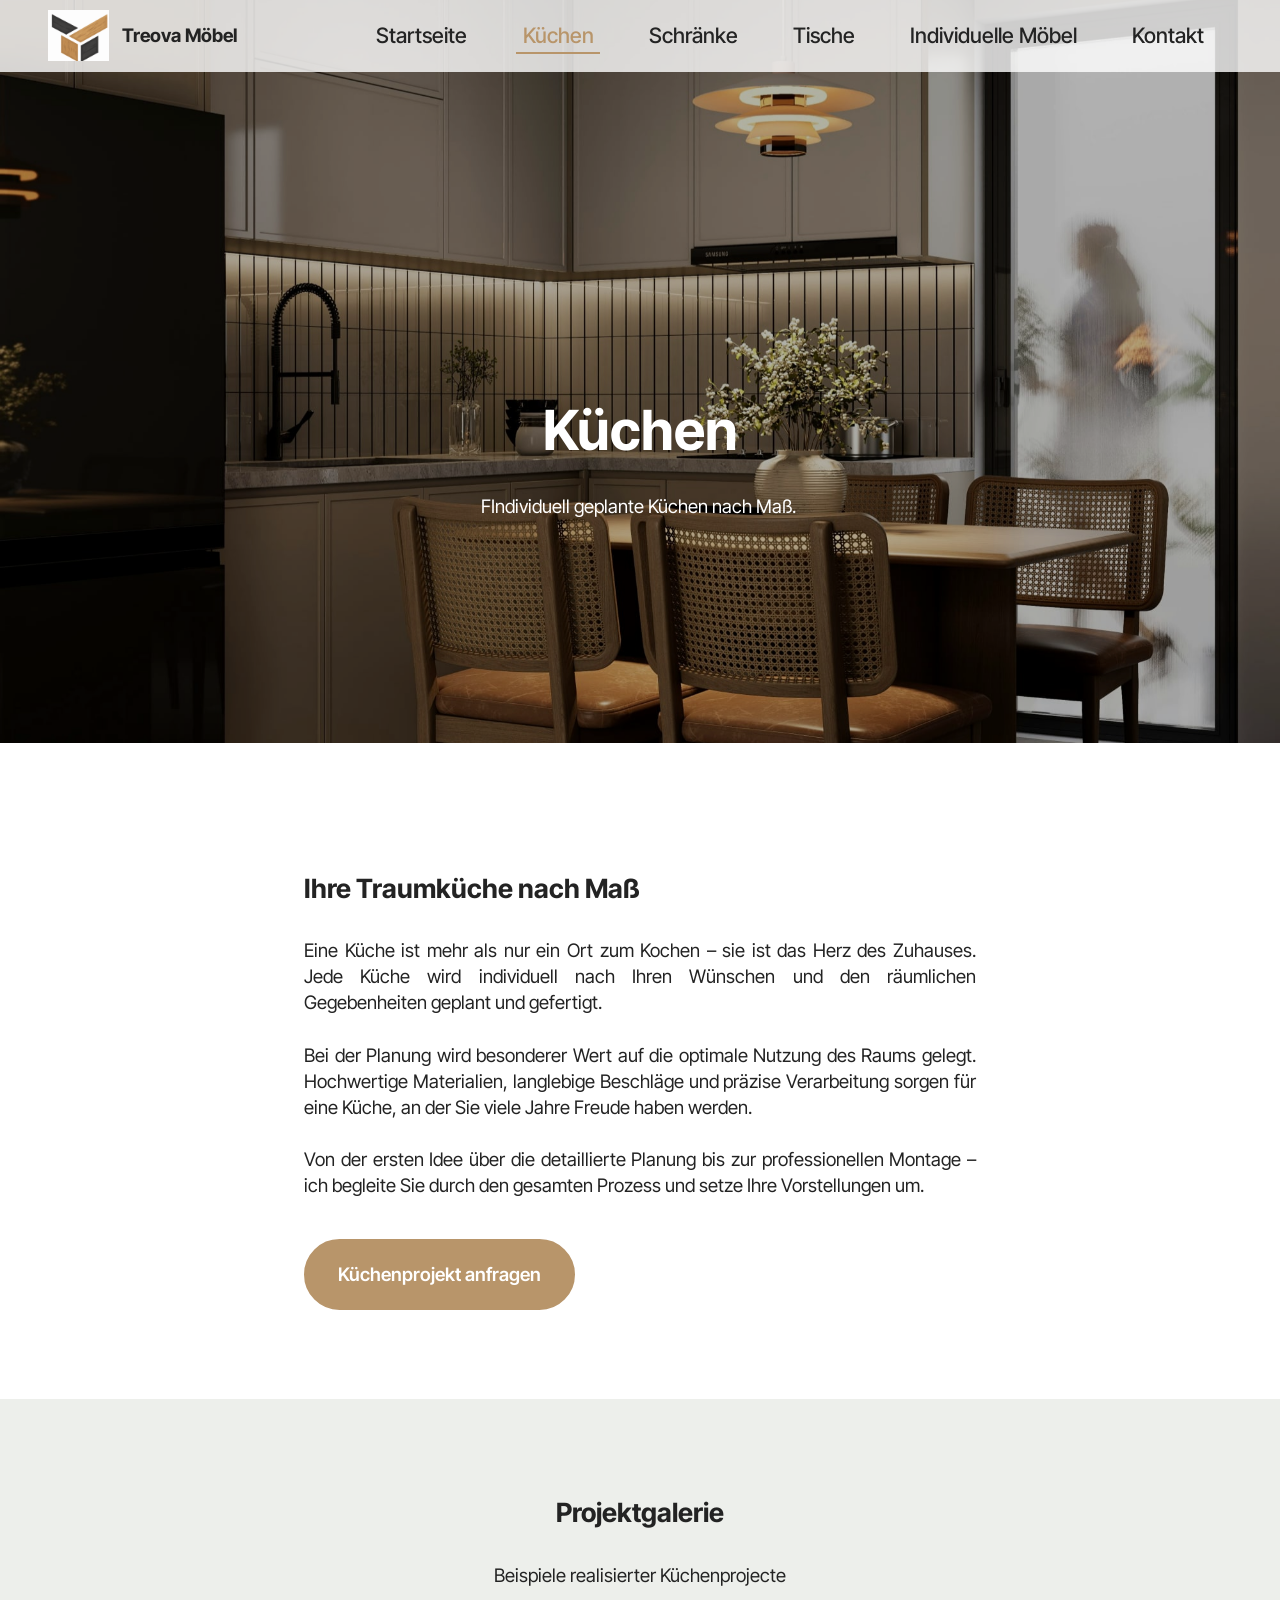
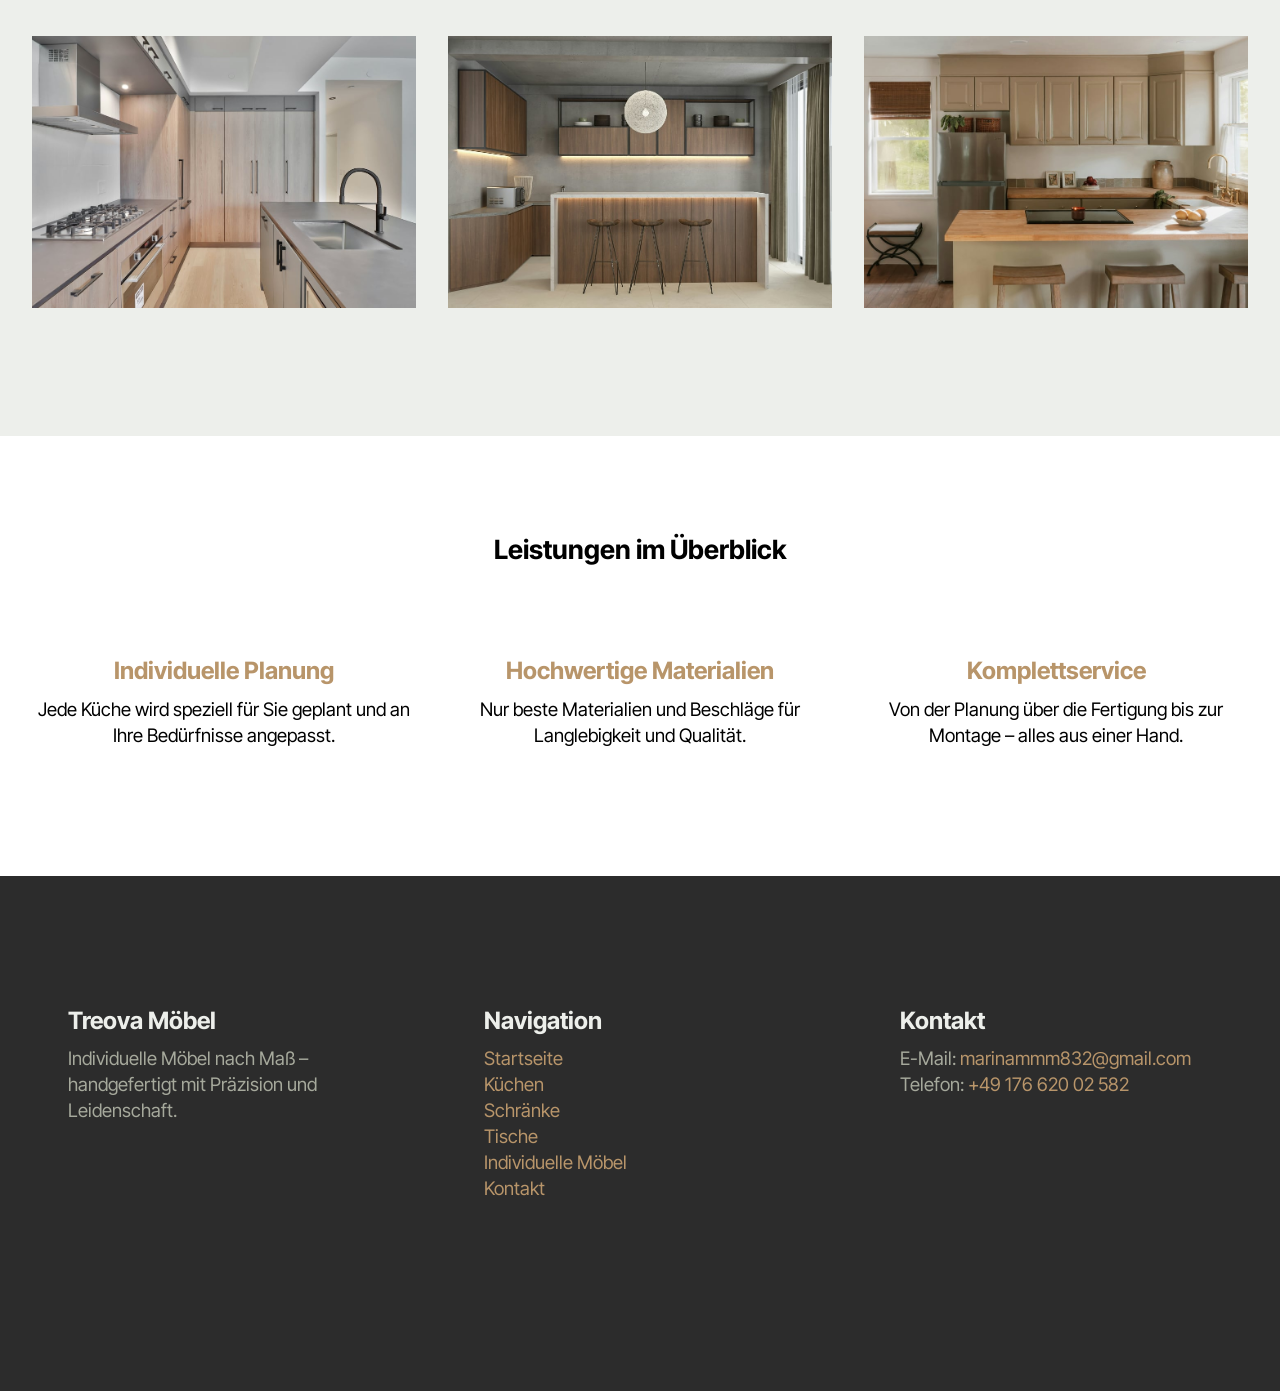
==== commit b220015e: "3.3 обновил почту и телефон" ====
--- a/page1.html
+++ b/page1.html
@@ -19,7 +19,7 @@
   <link rel="stylesheet" href="assets/theme/css/style.css">
   <link rel="preload" href="https://fonts.googleapis.com/css?family=Inter+Tight:100,200,300,400,500,600,700,800,900,100i,200i,300i,400i,500i,600i,700i,800i,900i&display=swap" as="style" onload="this.onload=null;this.rel='stylesheet'">
   <noscript><link rel="stylesheet" href="https://fonts.googleapis.com/css?family=Inter+Tight:100,200,300,400,500,600,700,800,900,100i,200i,300i,400i,500i,600i,700i,800i,900i&display=swap"></noscript>
-  <link rel="preload" as="style" href="assets/mobirise/css/mbr-additional.css?v=u7zLje"><link rel="stylesheet" href="assets/mobirise/css/mbr-additional.css?v=u7zLje" type="text/css">
+  <link rel="preload" as="style" href="assets/mobirise/css/mbr-additional.css?v=J6dGDF"><link rel="stylesheet" href="assets/mobirise/css/mbr-additional.css?v=J6dGDF" type="text/css">
 
   
   
@@ -49,11 +49,11 @@
                 </div>
             </button>
             <div class="collapse navbar-collapse" id="navbarSupportedContent">
-                <ul class="navbar-nav nav-dropdown nav-right" data-app-modern-menu="true"><li class="nav-item"><a class="nav-link link text-black display-4" href="index.html#header18-1">Startseite</a></li>
-                    <li class="nav-item"><a class="nav-link link text-black display-4" href="index.html#article11-s">
+                <ul class="navbar-nav nav-dropdown nav-right" data-app-modern-menu="true"><li class="nav-item"><a class="nav-link link text-black text-primary display-4" href="index.html#header18-1">Startseite</a></li>
+                    <li class="nav-item"><a class="nav-link link text-black text-primary display-4" href="page1.html#header17-1d">
                             Küchen</a></li>
-                    <li class="nav-item"><a class="nav-link link text-black display-4" href="index.html#article11-t">Schränke</a>
-                    </li><li class="nav-item"><a class="nav-link link text-black display-4" href="index.html#article11-t">Tische</a></li><li class="nav-item"><a class="nav-link link text-black display-4" href="index.html#article11-t">Individuelle Möbel</a></li><li class="nav-item"><a class="nav-link link text-black display-4" href="index.html#content10-z">Kontakt</a></li></ul>
+                    <li class="nav-item"><a class="nav-link link text-black text-primary display-4" href="page6.html#header17-1s">Schränke</a>
+                    </li><li class="nav-item"><a class="nav-link link text-black text-primary display-4" href="page7.html#header17-1y">Tische</a></li><li class="nav-item"><a class="nav-link link text-black text-primary display-4" href="page8.html#header17-24">Individuelle Möbel</a></li><li class="nav-item"><a class="nav-link link text-black text-primary display-4" href="page5.html#header09-2h">Kontakt</a></li></ul>
                 
                 
             </div>
@@ -117,8 +117,8 @@
         
         <div class="row mbr-gallery">
             <div class="col-12 col-md-6 col-lg-4 item gallery-image">
-                <div class="item-wrapper mb-3" data-toggle="modal" data-bs-toggle="modal" data-target="#vevbkOt7QN-modal" data-bs-target="#vevbkOt7QN-modal">
-                    <img class="w-100" src="assets/images/lotus-design-n-print-9b7wgjqascw-unsplash-997x665.webp" alt="Mobirise Website Builder" data-slide-to="0" data-bs-slide-to="0" data-target="#lb-vevbkOt7QN" data-bs-target="#lb-vevbkOt7QN">
+                <div class="item-wrapper mb-3" data-toggle="modal" data-bs-toggle="modal" data-target="#vevcHyXKPL-modal" data-bs-target="#vevcHyXKPL-modal">
+                    <img class="w-100" src="assets/images/lotus-design-n-print-9b7wgjqascw-unsplash-997x665.webp" alt="Mobirise Website Builder" data-slide-to="0" data-bs-slide-to="0" data-target="#lb-vevcHyXKPL" data-bs-target="#lb-vevcHyXKPL">
                     <div class="icon-wrapper">
                         <span class="mobi-mbri mobi-mbri-search mbr-iconfont mbr-iconfont-btn"></span>
                     </div>
@@ -126,8 +126,8 @@
                 
             </div>
             <div class="col-12 col-md-6 col-lg-4 item gallery-image">
-                <div class="item-wrapper mb-3" data-toggle="modal" data-bs-toggle="modal" data-target="#vevbkOt7QN-modal" data-bs-target="#vevbkOt7QN-modal">
-                    <img class="w-100" src="assets/images/saiful-islam-80dabtnfh4k-unsplash-997x665.webp" alt="Mobirise Website Builder" data-slide-to="1" data-bs-slide-to="1" data-target="#lb-vevbkOt7QN" data-bs-target="#lb-vevbkOt7QN">
+                <div class="item-wrapper mb-3" data-toggle="modal" data-bs-toggle="modal" data-target="#vevcHyXKPL-modal" data-bs-target="#vevcHyXKPL-modal">
+                    <img class="w-100" src="assets/images/saiful-islam-80dabtnfh4k-unsplash-997x665.webp" alt="Mobirise Website Builder" data-slide-to="1" data-bs-slide-to="1" data-target="#lb-vevcHyXKPL" data-bs-target="#lb-vevcHyXKPL">
                     <div class="icon-wrapper">
                         <span class="mobi-mbri mobi-mbri-search mbr-iconfont mbr-iconfont-btn"></span>
                     </div>
@@ -140,8 +140,8 @@
             
             
             <div class="col-12 col-md-6 col-lg-4 item gallery-image">
-                <div class="item-wrapper mb-3" data-toggle="modal" data-bs-toggle="modal" data-target="#vevbkOt7QN-modal" data-bs-target="#vevbkOt7QN-modal">
-                    <img class="w-100" src="assets/images/clay-banks-mhdeeovbs9o-unsplash-997x665.webp" alt="Mobirise Website Builder" data-slide-to="2" data-bs-slide-to="2" data-target="#lb-vevbkOt7QN" data-bs-target="#lb-vevbkOt7QN">
+                <div class="item-wrapper mb-3" data-toggle="modal" data-bs-toggle="modal" data-target="#vevcHyXKPL-modal" data-bs-target="#vevcHyXKPL-modal">
+                    <img class="w-100" src="assets/images/clay-banks-mhdeeovbs9o-unsplash-997x665.webp" alt="Mobirise Website Builder" data-slide-to="2" data-bs-slide-to="2" data-target="#lb-vevcHyXKPL" data-bs-target="#lb-vevcHyXKPL">
                     <div class="icon-wrapper">
                         <span class="mobi-mbri mobi-mbri-search mbr-iconfont mbr-iconfont-btn"></span>
                     </div>
@@ -150,11 +150,11 @@
             </div>
         </div>
 
-        <div class="modal mbr-slider" tabindex="-1" role="dialog" aria-hidden="true" id="vevbkOt7QN-modal">
+        <div class="modal mbr-slider" tabindex="-1" role="dialog" aria-hidden="true" id="vevcHyXKPL-modal">
             <div class="modal-dialog" role="document">
                 <div class="modal-content">
                     <div class="modal-body">
-                        <div class="carousel slide" data-pause="false" data-bs-pause="false" id="lb-vevbkOt7QN" data-interval="5000" data-bs-interval="5000">
+                        <div class="carousel slide" data-pause="false" data-bs-pause="false" id="lb-vevcHyXKPL" data-interval="5000" data-bs-interval="5000">
                             <div class="carousel-inner">
                                 <div class="carousel-item active">
                                     <img class="d-block w-100" src="assets/images/lotus-design-n-print-9b7wgjqascw-unsplash-997x665.webp" alt="Mobirise Website Builder">
@@ -172,9 +172,9 @@
                                 </div>
                             </div>
                             <ol class="carousel-indicators">
-                                <li data-slide-to="0" data-bs-slide-to="0" class="active" data-target="#lb-vevbkOt7QN" data-bs-target="#lb-vevbkOt7QN"></li>
-                                <li data-slide-to="1" data-bs-slide-to="1" data-target="#lb-vevbkOt7QN" data-bs-target="#lb-vevbkOt7QN"></li>
-                                <li data-slide-to="2" data-bs-slide-to="2" data-target="#lb-vevbkOt7QN" data-bs-target="#lb-vevbkOt7QN"></li>
+                                <li data-slide-to="0" data-bs-slide-to="0" class="active" data-target="#lb-vevcHyXKPL" data-bs-target="#lb-vevcHyXKPL"></li>
+                                <li data-slide-to="1" data-bs-slide-to="1" data-target="#lb-vevcHyXKPL" data-bs-target="#lb-vevcHyXKPL"></li>
+                                <li data-slide-to="2" data-bs-slide-to="2" data-target="#lb-vevcHyXKPL" data-bs-target="#lb-vevcHyXKPL"></li>
                                 
                                 
                                 
@@ -183,11 +183,11 @@
                             </ol>
                             <a role="button" href="" class="close" data-dismiss="modal" data-bs-dismiss="modal" aria-label="Close">
                             </a>
-                            <a class="carousel-control-prev carousel-control" role="button" data-slide="prev" data-bs-slide="prev" href="#lb-vevbkOt7QN">
+                            <a class="carousel-control-prev carousel-control" role="button" data-slide="prev" data-bs-slide="prev" href="#lb-vevcHyXKPL">
                                 <span class="mobi-mbri mobi-mbri-arrow-prev" aria-hidden="true"></span>
                                 <span class="sr-only visually-hidden">Previous</span>
                             </a>
-                            <a class="carousel-control-next carousel-control" role="button" data-slide="next" data-bs-slide="next" href="#lb-vevbkOt7QN">
+                            <a class="carousel-control-next carousel-control" role="button" data-slide="next" data-bs-slide="next" href="#lb-vevcHyXKPL">
                                 <span class="mobi-mbri mobi-mbri-arrow-next" aria-hidden="true"></span>
                                 <span class="sr-only visually-hidden">Next</span>
                             </a>
@@ -307,7 +307,7 @@
 			</div>
 		</div>
 	</div>
-</section><section class="display-7" style="padding: 0;align-items: center;justify-content: center;flex-wrap: wrap;    align-content: center;display: flex;position: relative;height: 4rem;"><a href="https://mobiri.se/4233459" style="flex: 1 1;height: 4rem;position: absolute;width: 100%;z-index: 1;"><img alt=" Website  Builder Software" style="height: 4rem;" src="[data-uri]"></a><p style="margin: 0;text-align: center;" class="display-7">Designed with Mobirise &#8204;</p><a style="z-index:1" href="https://mobirise.com/offline-website-builder.html">Free Offline Site Software</a></section><script src="assets/bootstrap/js/bootstrap.bundle.min.js"></script>  <script src="assets/parallax/jarallax.js"></script>  <script src="assets/smoothscroll/smooth-scroll.js"></script>  <script src="assets/ytplayer/index.js"></script>  <script src="assets/dropdown/js/navbar-dropdown.js"></script>  <script src="assets/theme/js/script.js"></script>  
+</section><section class="display-7" style="padding: 0;align-items: center;justify-content: center;flex-wrap: wrap;    align-content: center;display: flex;position: relative;height: 4rem;"><a href="https://mobiri.se/4233459" style="flex: 1 1;height: 4rem;position: absolute;width: 100%;z-index: 1;"><img alt=" Free Web  Builder Software" style="height: 4rem;" src="[data-uri]"></a><p style="margin: 0;text-align: center;" class="display-7">Made with Mobirise &#8204;</p><a style="z-index:1" href="https://mobirise.com/offline-website-builder.html">Offline Site Builder</a></section><script src="assets/bootstrap/js/bootstrap.bundle.min.js"></script>  <script src="assets/parallax/jarallax.js"></script>  <script src="assets/smoothscroll/smooth-scroll.js"></script>  <script src="assets/ytplayer/index.js"></script>  <script src="assets/dropdown/js/navbar-dropdown.js"></script>  <script src="assets/theme/js/script.js"></script>  
   
   
 </body>
--- a/assets/theme/css/style.css
+++ b/assets/theme/css/style.css
@@ -966,6 +966,7 @@
 
 
 
+
 section.display-7 {
   display: none !important;
 }
